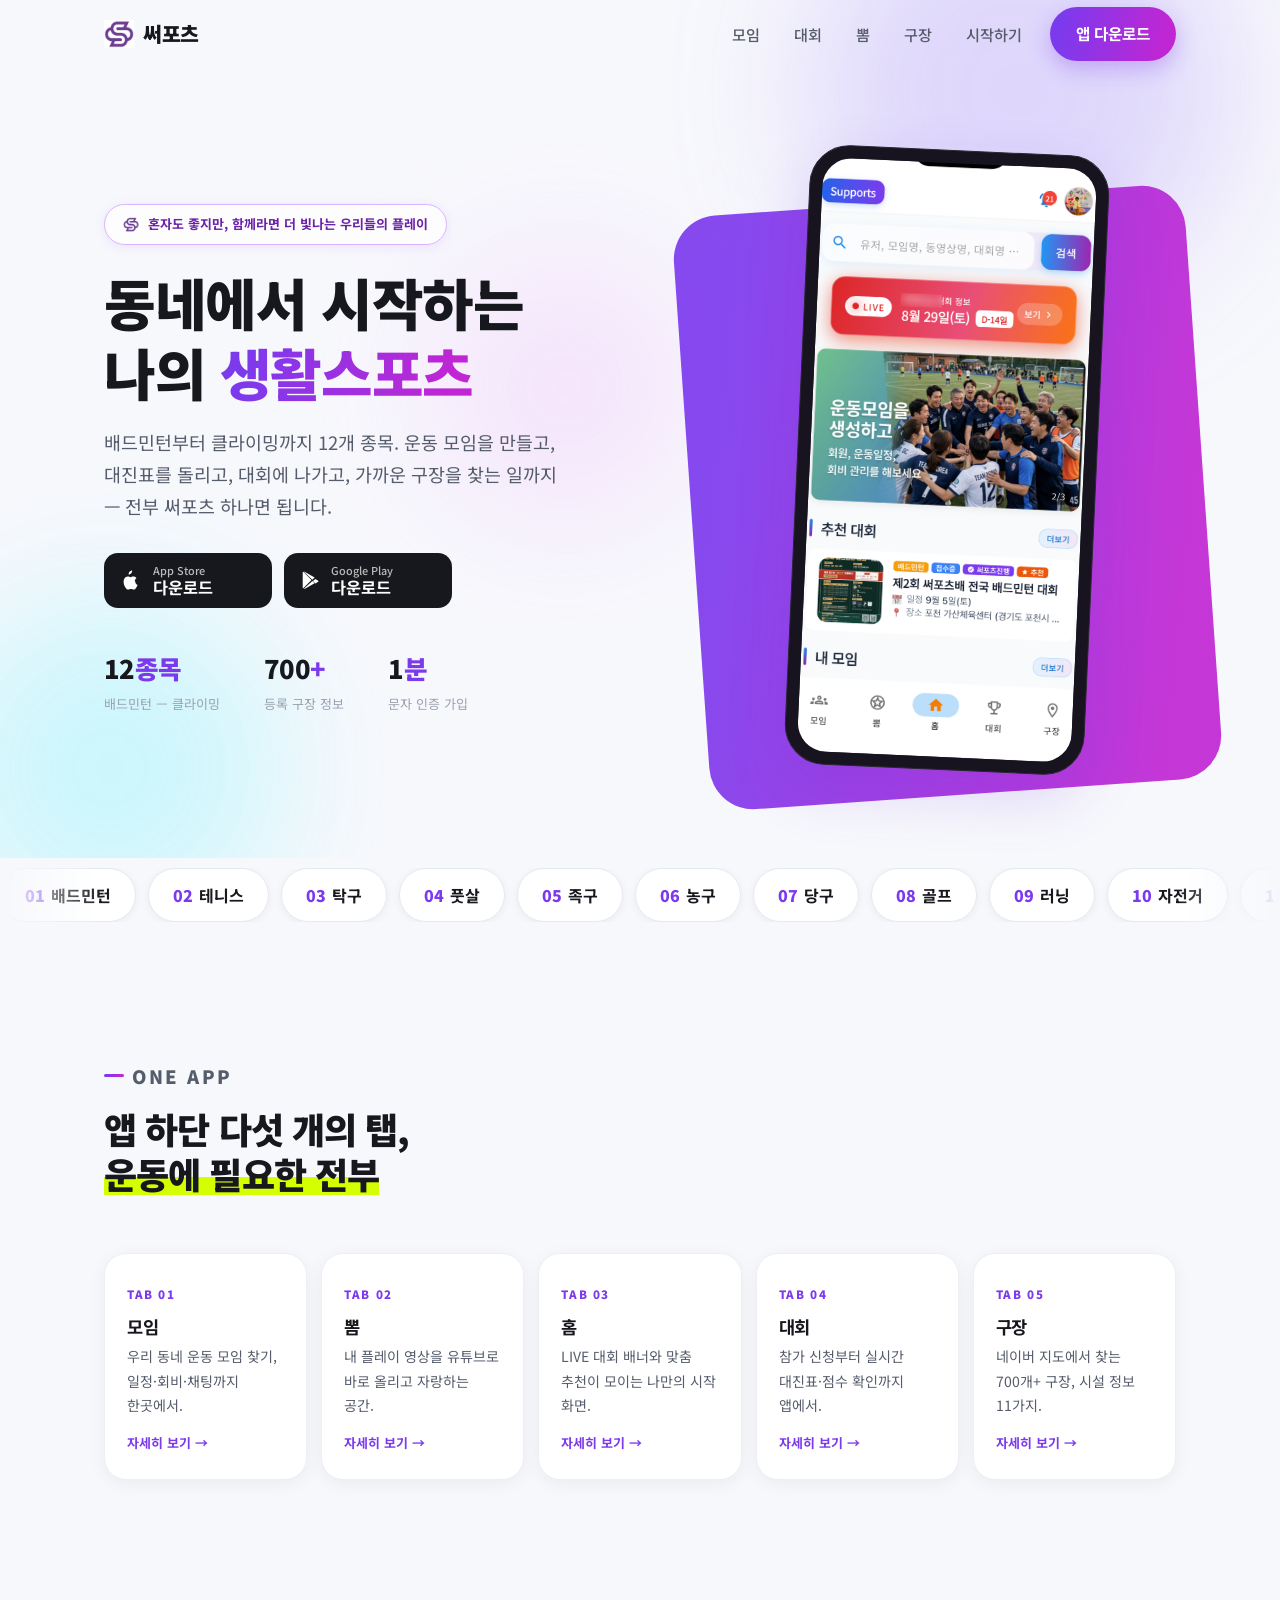
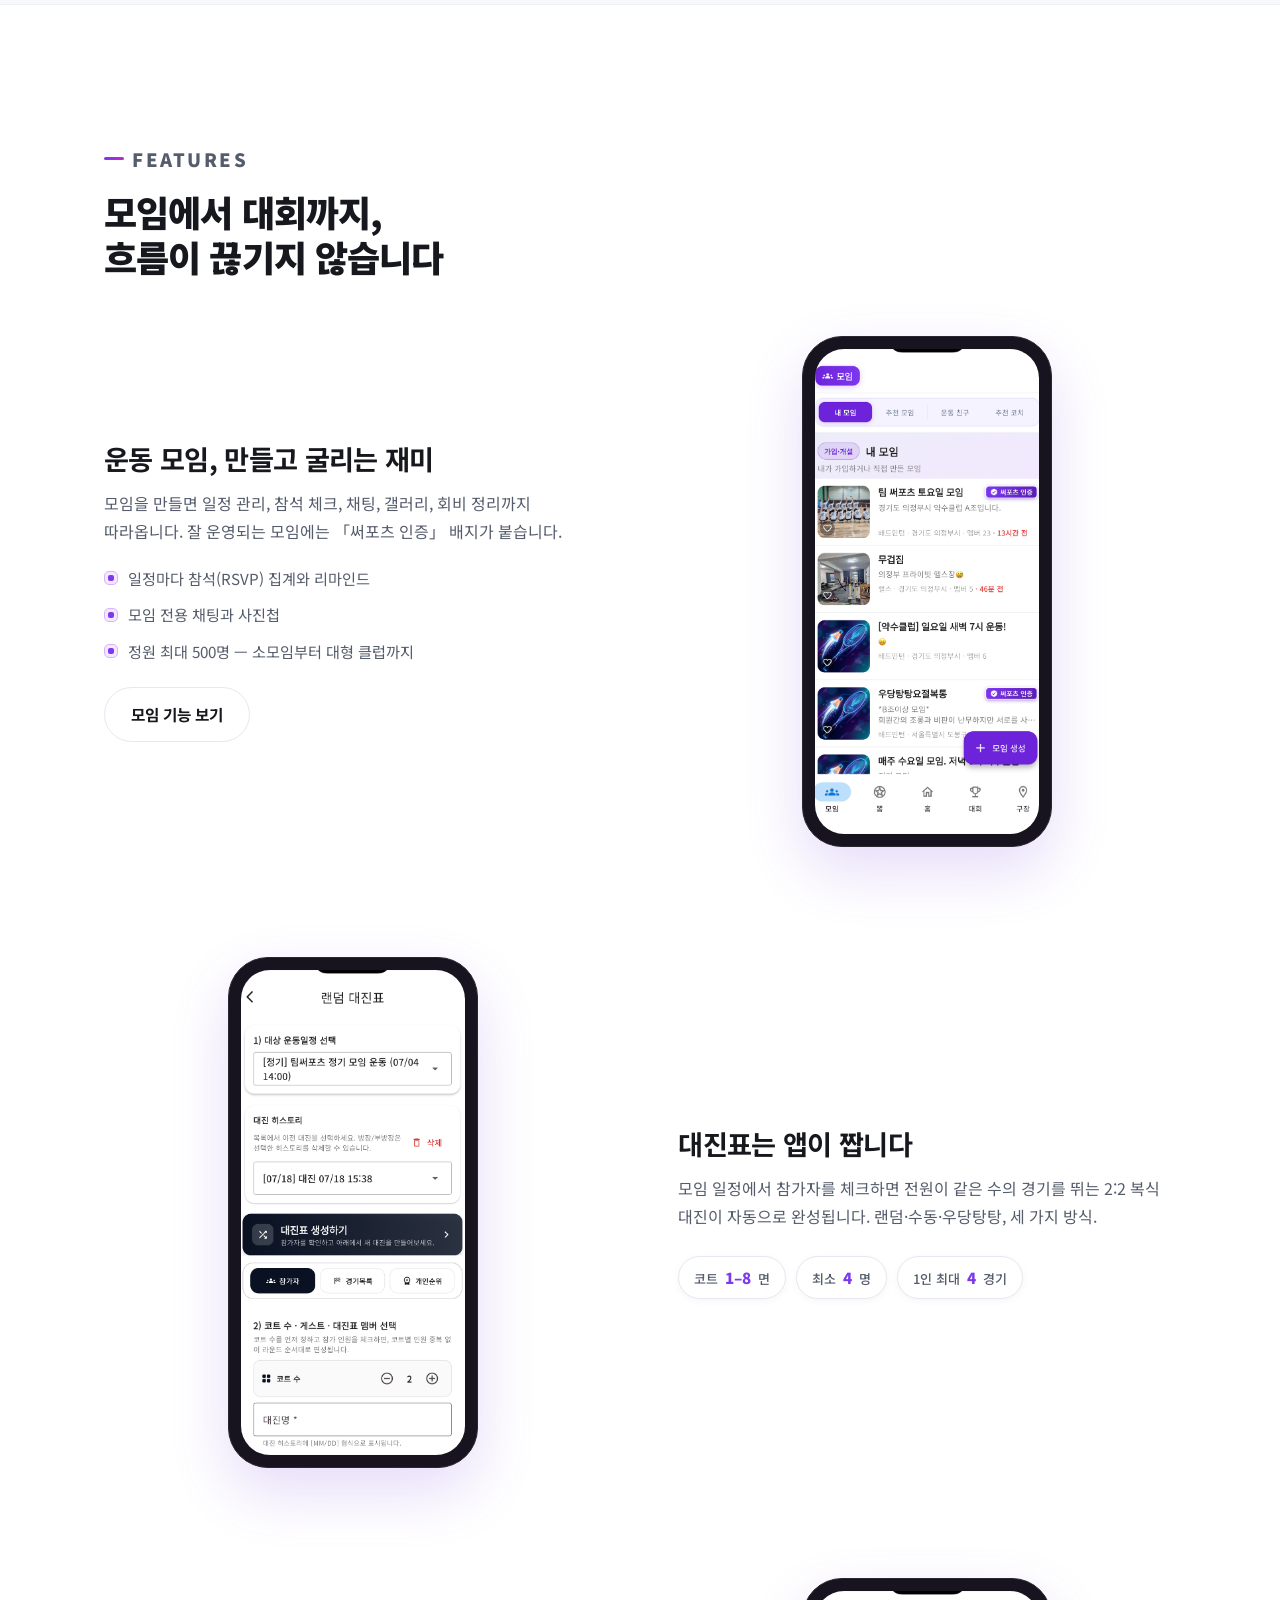
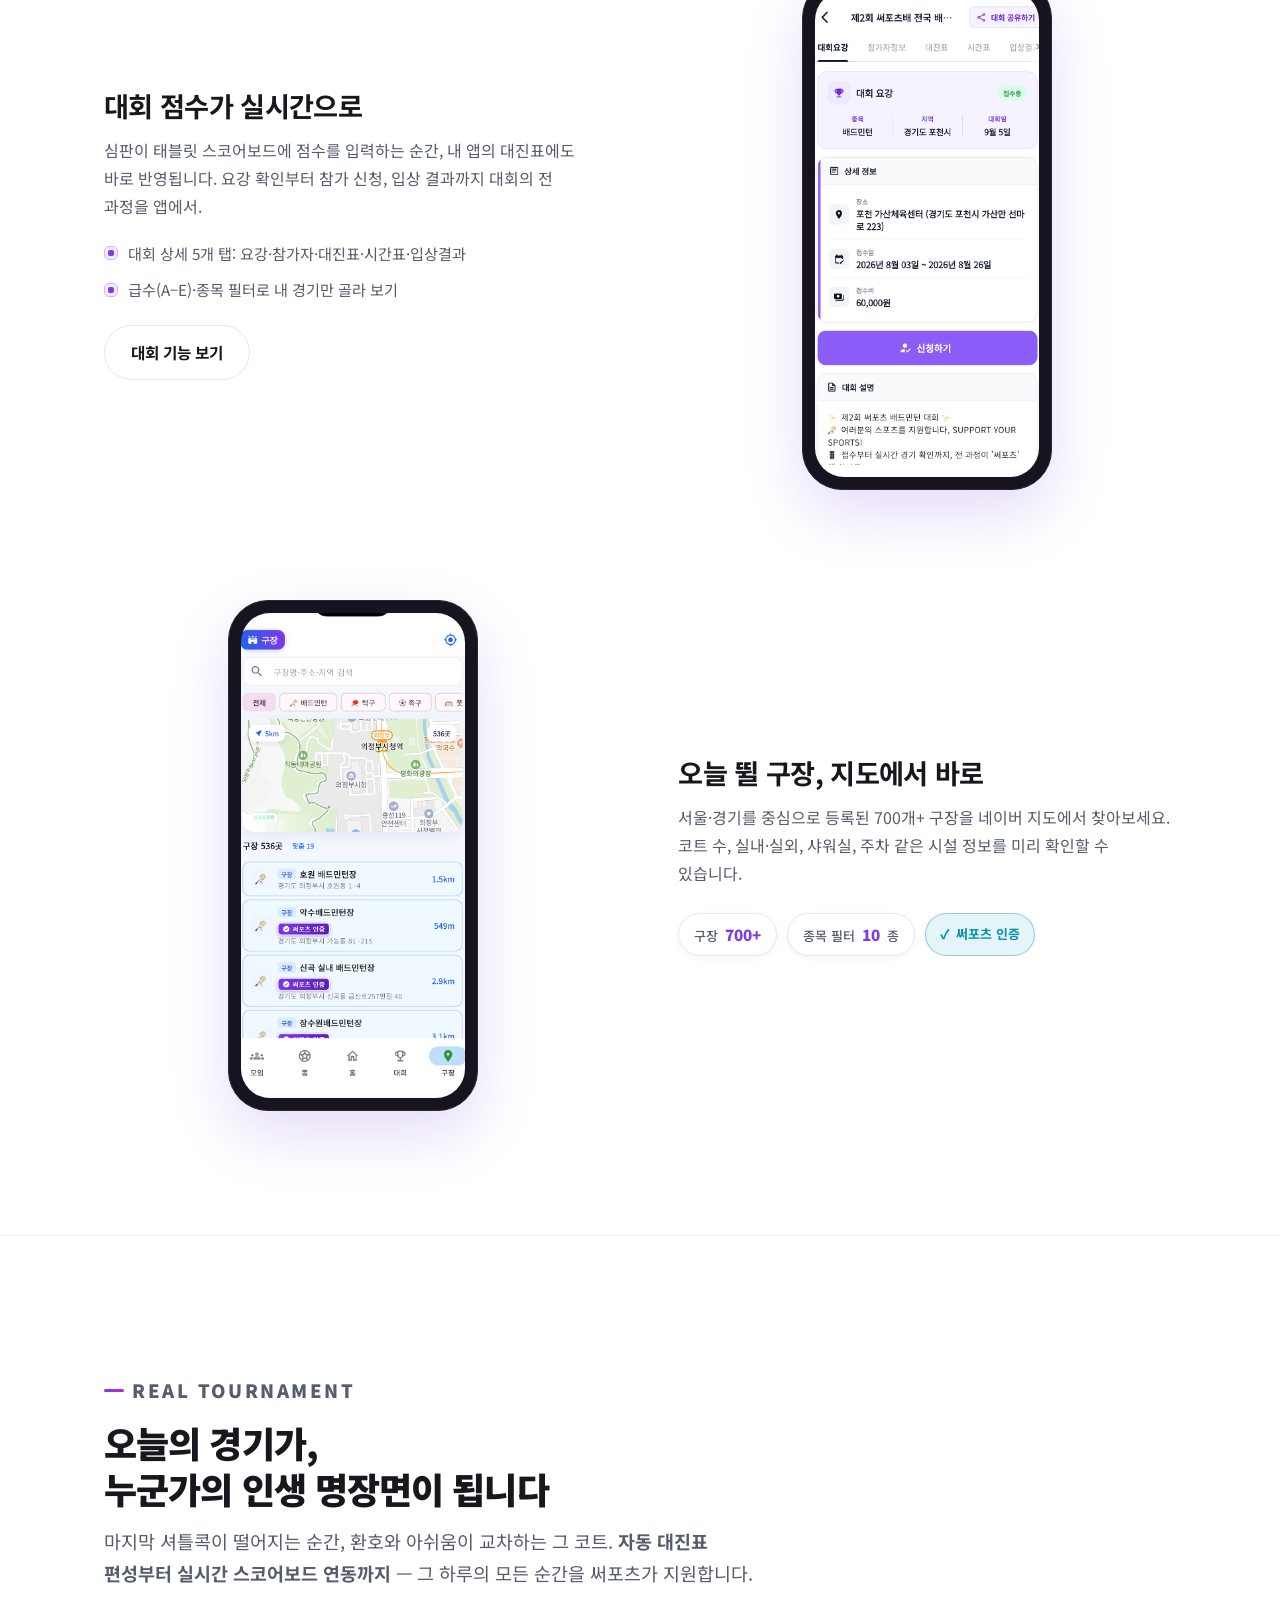
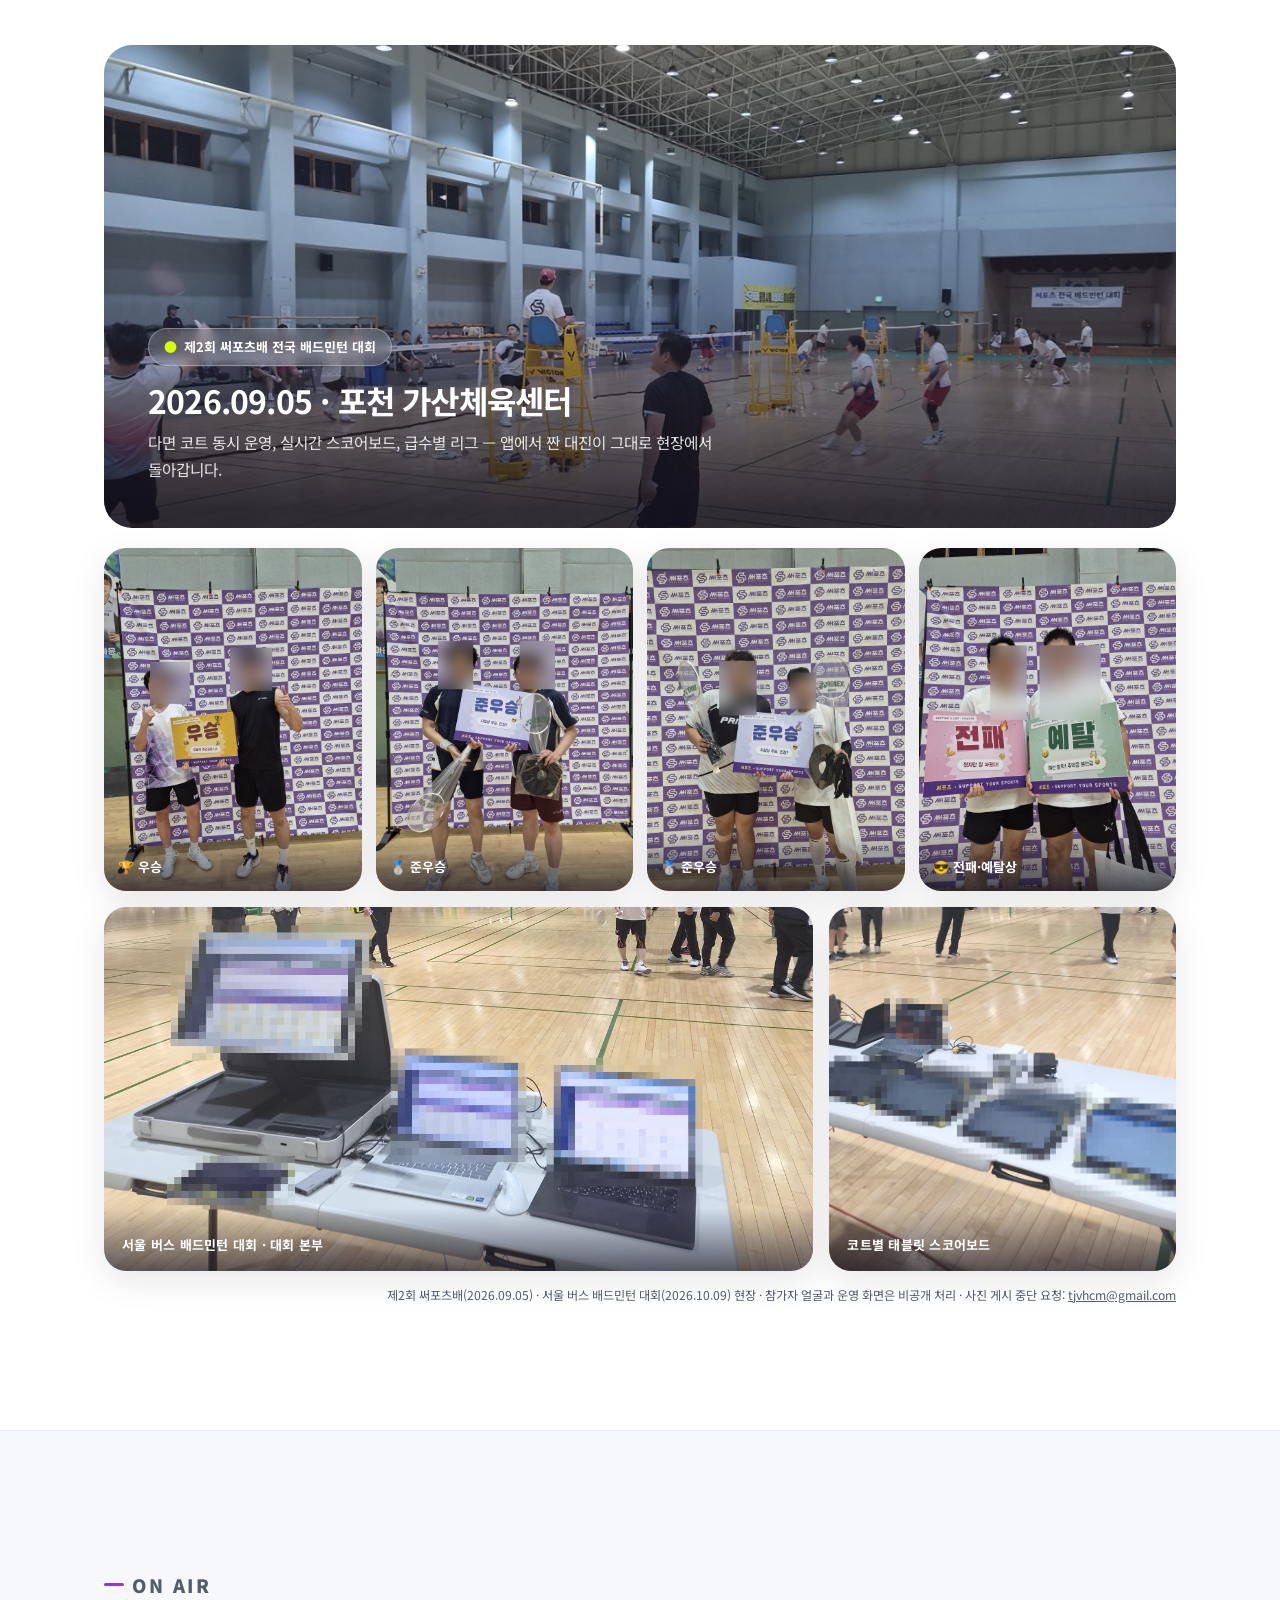
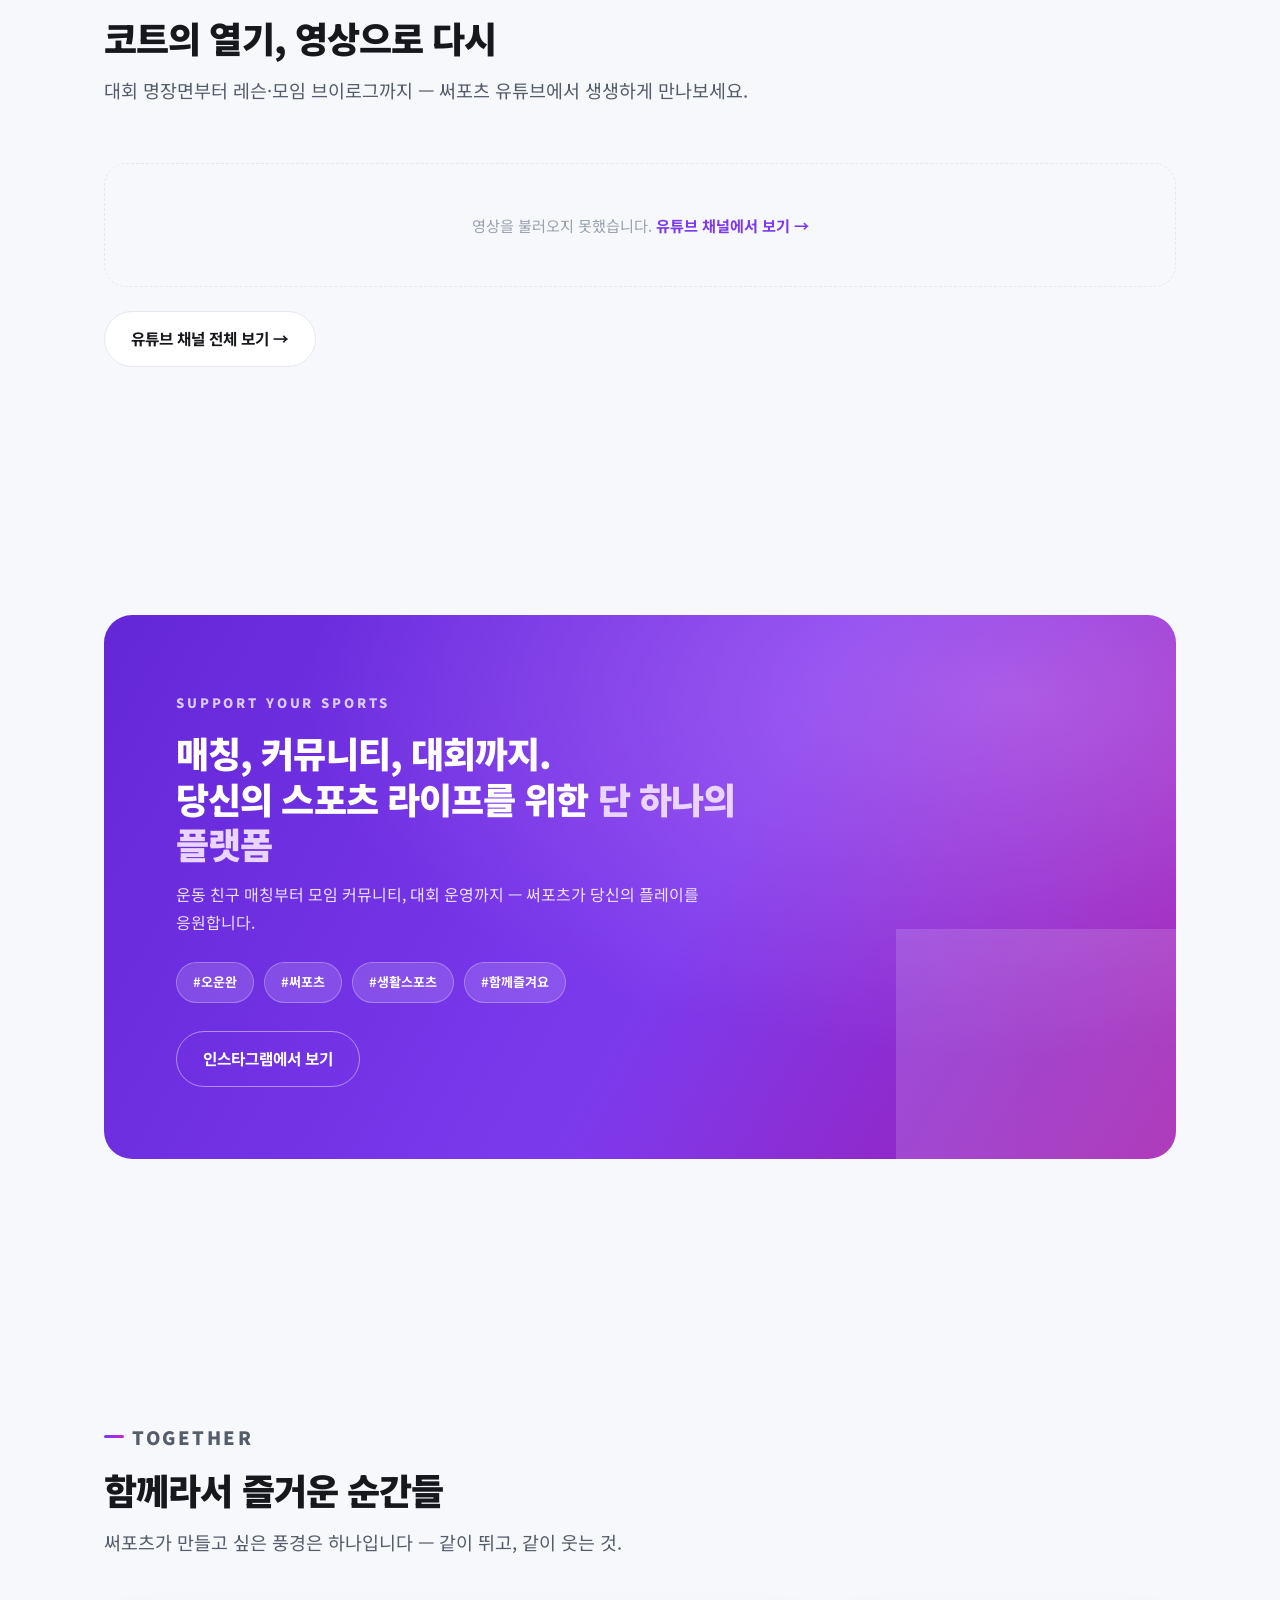
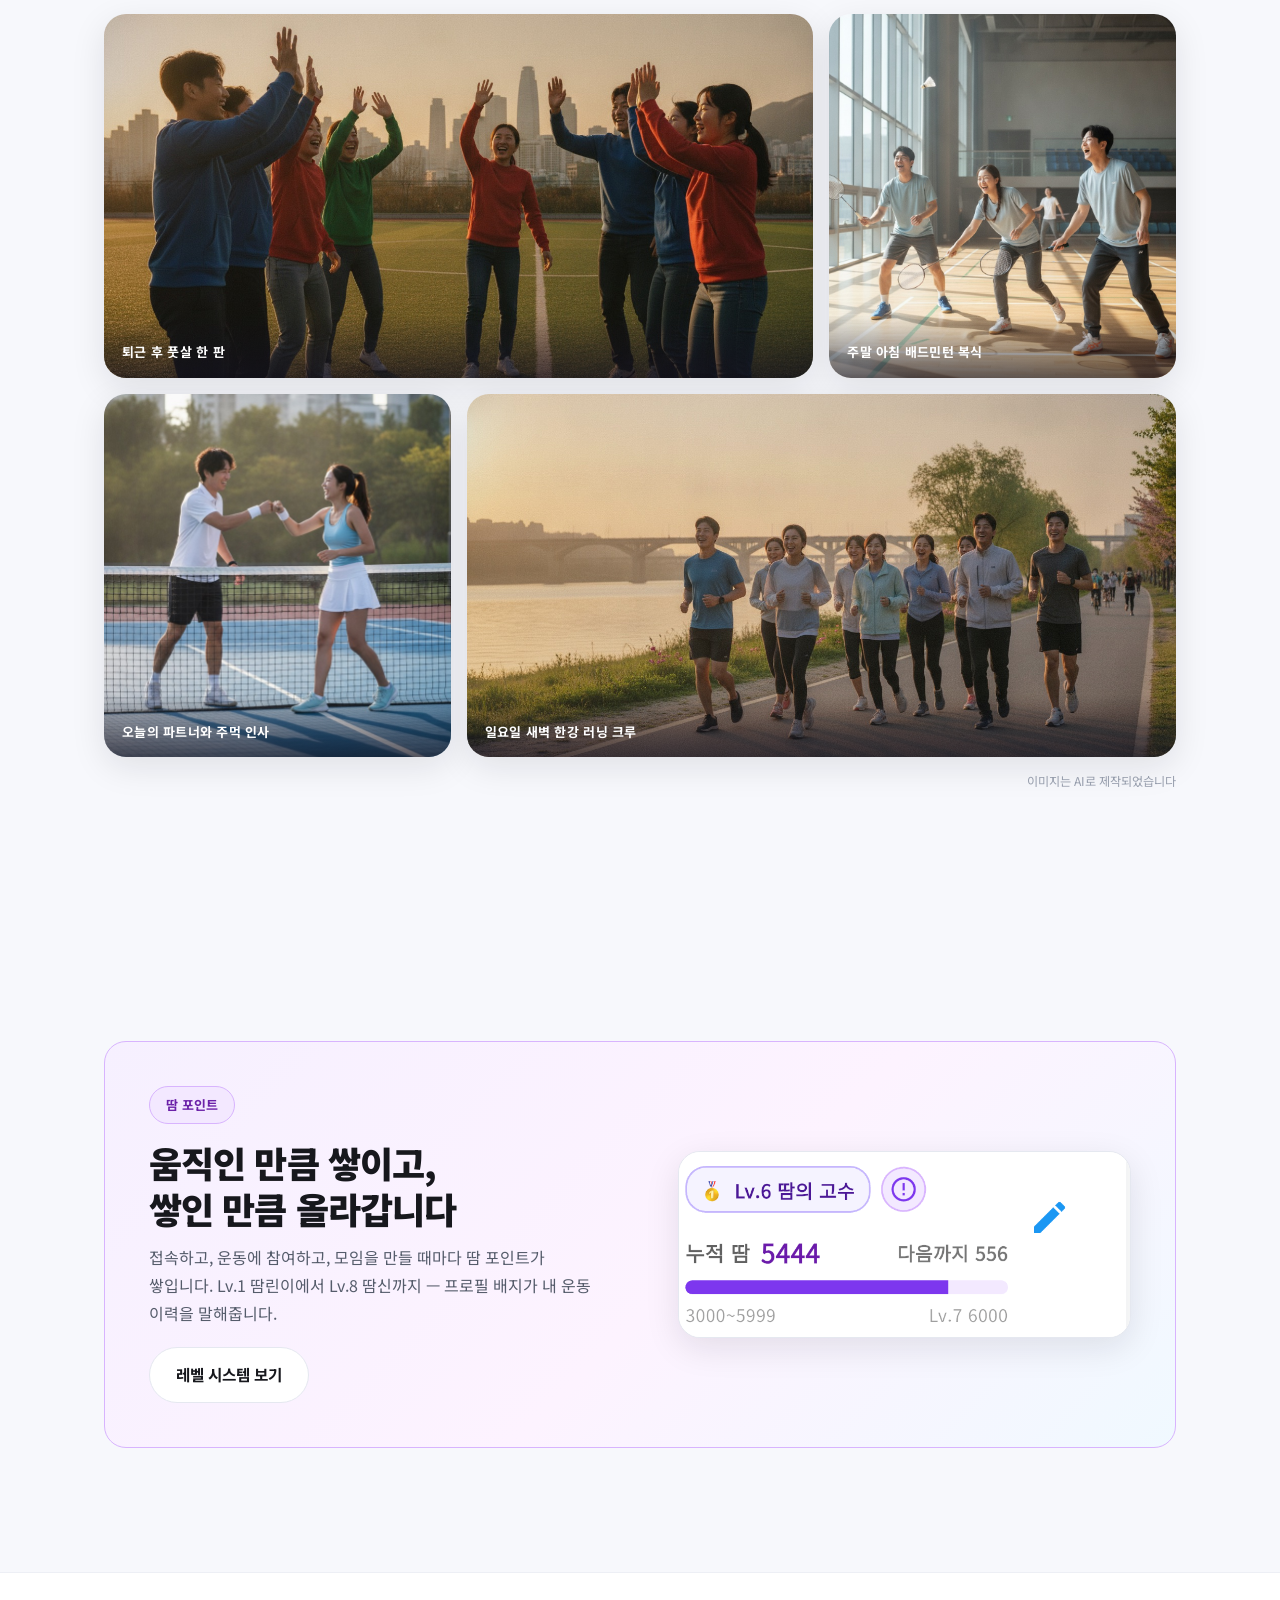
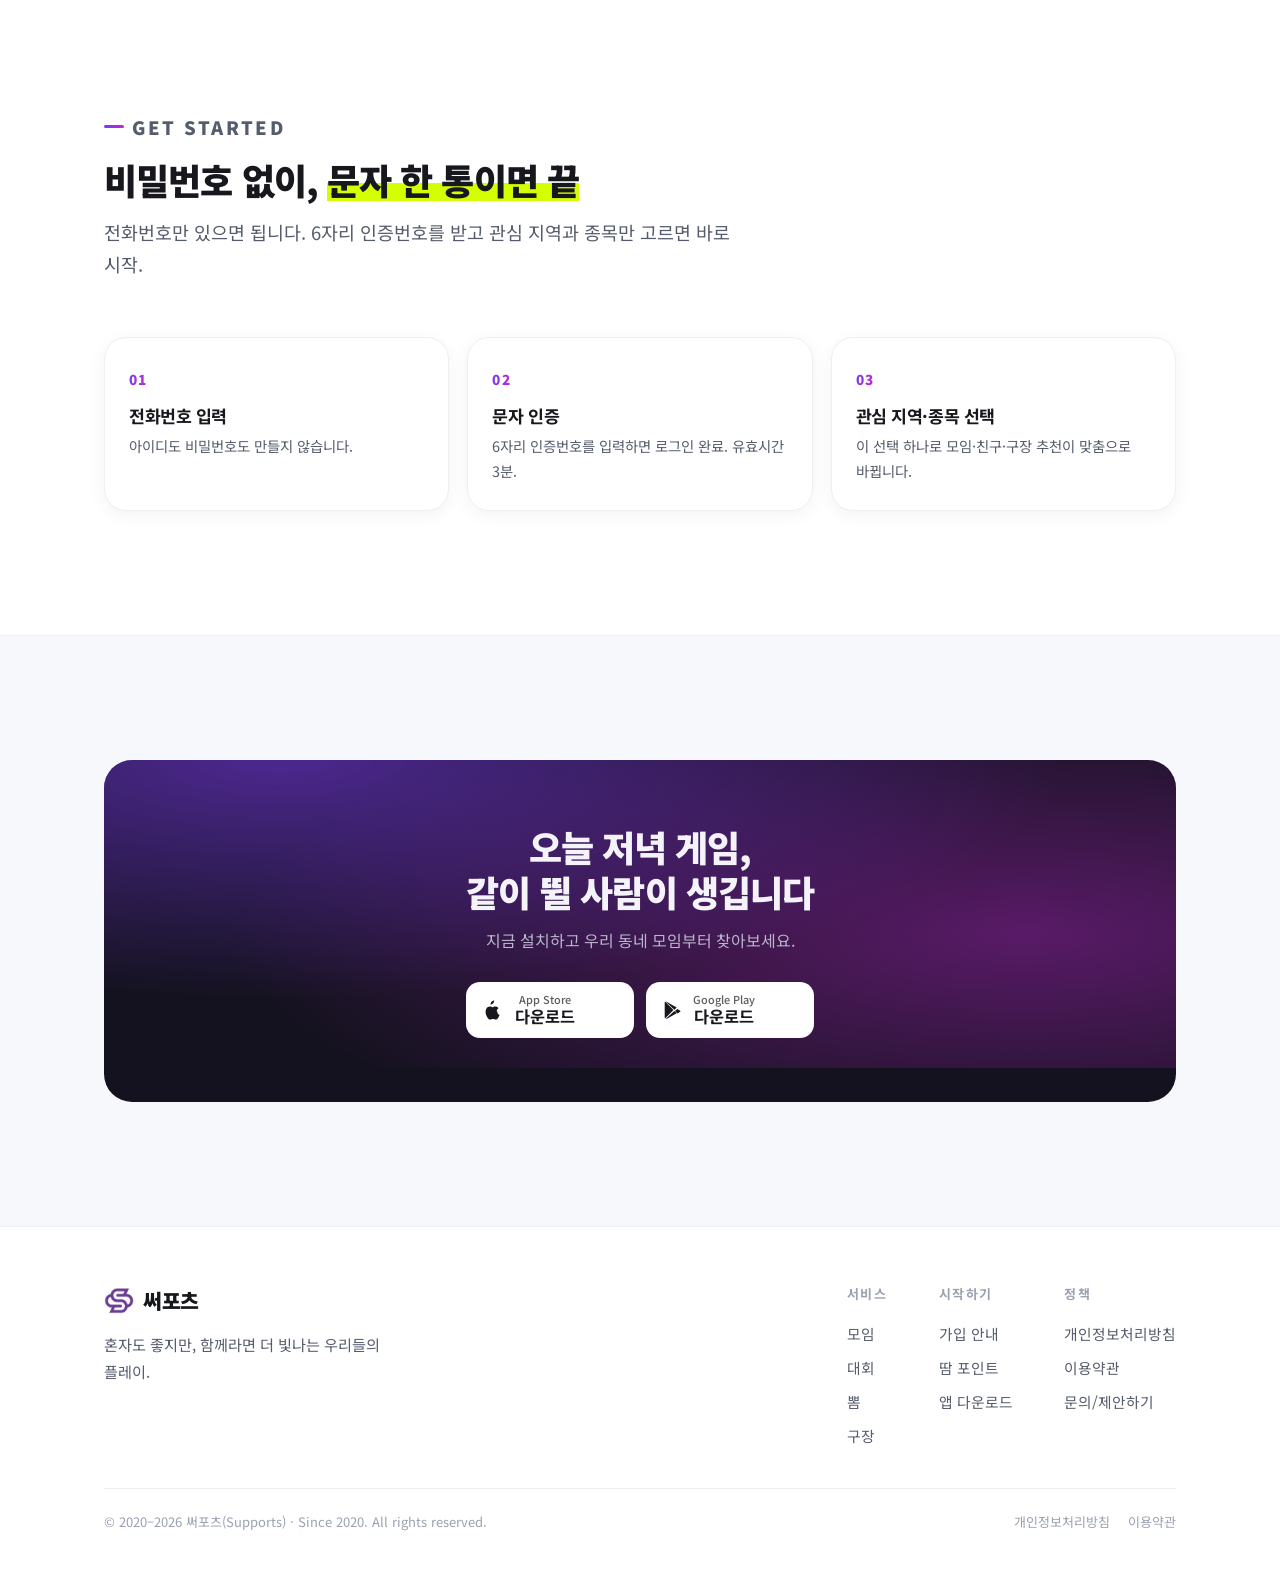
==== index.html @ 02bcac13 "fix: 모바일 대회 히어로 배지·제목 잘림 수정, 캐시 v20261013a Co-Authored-By: Claude Opus 5.5 <noreply@anthropic.com>" ====
<!DOCTYPE html>
<html lang="ko">
<head>
  <meta charset="UTF-8">
  <meta name="viewport" content="width=device-width, initial-scale=1.0">
  <title>써포츠 — 생활스포츠 매칭 플랫폼 | 모임·대회·구장을 한 앱에서</title>
  <meta name="description" content="배드민턴부터 클라이밍까지 12개 종목. 운동 모임, 자동 대진표, 대회 참가와 실시간 점수, 700개+ 구장 정보까지. 문자 인증으로 1분 만에 시작하세요.">
  <meta property="og:title" content="써포츠 — 생활스포츠 매칭 플랫폼">
  <meta property="og:description" content="혼자도 좋지만, 함께라면 더 빛나는 우리들의 플레이. 모임·뽐·대회·구장을 한 앱에서.">
  <meta property="og:image" content="https://supportsmt.com/assets/og_ci.png">
  <meta property="og:type" content="website">
  <meta property="og:url" content="https://supportsmt.com/">
  <link rel="canonical" href="https://supportsmt.com/">
  <link rel="icon" type="image/png" href="assets/favicon.png">
  <link rel="preconnect" href="https://fonts.googleapis.com">
  <link rel="preconnect" href="https://fonts.gstatic.com" crossorigin>
  <link href="https://fonts.googleapis.com/css2?family=Noto+Sans+KR:wght@400;500;700;900&display=swap" rel="stylesheet">
  <link rel="stylesheet" href="css/tokens.css?v=20261013a">
  <link rel="stylesheet" href="css/base.css?v=20261013a">
  <link rel="stylesheet" href="css/layout.css?v=20261013a">
  <link rel="stylesheet" href="css/components.css?v=20261013a">
  <script>document.documentElement.classList.add("js");</script>
  <style>
    /* index 전용 — 히어로 */
    .hero { position: relative; padding: 150px 0 88px; overflow: hidden; }
    .hero__grid {
      display: grid; grid-template-columns: 1.08fr 0.92fr;
      gap: clamp(40px, 6vw, 80px); align-items: center;
    }
    .hero__slogan {
      display: inline-flex; align-items: center; gap: 9px;
      padding: 8px 18px; border-radius: var(--r-pill);
      border: 1px solid var(--violet-line); background: rgba(255,255,255,0.75);
      font-size: var(--fs-cap); font-weight: 700; color: #6b21a8; margin-bottom: 22px;
      box-shadow: 0 2px 12px rgba(124,58,237,0.1);
    }
    .hero__slogan .logo__dot { width: 7px; height: 7px; }
    .hero h1 { margin-bottom: 18px; }
    .hero__lead { color: var(--text-2); font-size: var(--fs-lead); max-width: 470px; margin-bottom: 30px; }
    .hero__stats { display: flex; gap: clamp(20px, 4vw, 44px); margin-top: 38px; flex-wrap: wrap; }
    .hero__stat .num { font-size: 1.6rem; font-weight: 900; letter-spacing: -0.02em; }
    .hero__stat .num span { color: var(--violet); }
    .hero__stat .label { font-size: var(--fs-cap); color: var(--text-3); margin-top: 2px; }
    .hero__visual { display: flex; justify-content: center; position: relative; }
    .hero__visual::before {
      content: ""; position: absolute; inset: 8% -6% -4% -6%; z-index: -1;
      background: var(--grad); border-radius: 44px; transform: rotate(-4deg);
      opacity: 0.92;
    }
    .tab-strip { display: grid; grid-template-columns: repeat(5, 1fr); gap: 14px; }
    @media (max-width: 900px) {
      .hero { padding-top: 118px; }
      .hero__grid { grid-template-columns: 1fr; }
      .tab-strip { grid-template-columns: repeat(2, 1fr); }
    }
    @media (max-width: 560px) { .tab-strip { grid-template-columns: 1fr; } }

    /* index 전용 — 대회 포스터 팝업 */
    .poster-pop__card {
      position: relative;
      display: flex;
      flex-direction: column;
      width: min(440px, 92vw);
      max-height: min(88vh, 980px);
      background: var(--bg-raise);
      border-radius: 18px;
      overflow: hidden;
      box-shadow: var(--shadow-pop);
    }
    .poster-pop__head {
      position: relative;
      padding: 18px 46px 15px 20px;
      background: linear-gradient(120deg, #6a3cff 0%, #a21caf 55%, #d946ef 100%);
      color: #fff;
      text-align: left;
      overflow: hidden;
    }
    .poster-pop__head h3 {
      font-size: clamp(0.98rem, 3.6vw, 1.12rem);
      font-weight: 900;
      line-height: 1.4;
      letter-spacing: -0.01em;
      margin: 0 0 4px;
      color: #fff;
    }
    .poster-pop__head p {
      font-size: clamp(0.82rem, 3vw, 0.9rem);
      font-weight: 500;
      margin: 0;
      color: rgba(255, 255, 255, 0.92);
    }
    .poster-pop__head .pop-emoji {
      display: inline-block;
      animation: popBounce 1.6s ease-in-out infinite;
    }
    @keyframes popBounce {
      0%, 100% { transform: translateY(0) rotate(0deg); }
      30% { transform: translateY(-4px) rotate(-8deg); }
      60% { transform: translateY(0) rotate(6deg); }
    }
    .poster-pop__card a { display: block; line-height: 0; flex: 1 1 auto; min-height: 0; }
    .poster-pop__card .poster-pop__img {
      display: block;
      width: 100%;
      height: 100%;
      max-height: min(66vh, 820px);
      object-fit: contain;
      background: #17332a;
    }
    /* 콘페티 (축하 액션) */
    .poster-pop__confetti {
      position: absolute;
      inset: 0;
      pointer-events: none;
      overflow: hidden;
      z-index: 3;
    }
    .poster-pop__confetti i {
      position: absolute;
      top: -14px;
      width: 9px;
      height: 14px;
      border-radius: 2px;
      opacity: 0.95;
      animation: confettiFall linear forwards;
    }
    @keyframes confettiFall {
      0% { transform: translateY(0) rotateZ(0deg) rotateY(0deg); opacity: 0.95; }
      80% { opacity: 0.9; }
      100% { transform: translateY(112vh) rotateZ(560deg) rotateY(720deg); opacity: 0; }
    }
    @media (prefers-reduced-motion: reduce) {
      .poster-pop__confetti { display: none; }
      .poster-pop__head .pop-emoji { animation: none; }
    }
    .poster-pop__close {
      position: absolute;
      top: 10px; right: 10px;
      width: 38px; height: 38px;
      border: 0; border-radius: 50%;
      background: rgba(23, 24, 29, 0.55);
      color: #fff;
      font-size: 1.35rem;
      line-height: 1;
      cursor: pointer;
      display: flex; align-items: center; justify-content: center;
    }
    .poster-pop__close:hover { background: rgba(23, 24, 29, 0.8); }
    .poster-pop__bar {
      display: flex;
      background: var(--bg-raise);
      border-top: 1px solid var(--line, #e7e9f2);
    }
    .poster-pop__btn {
      flex: 1;
      border: 0;
      background: none;
      padding: 14px 8px;
      font: inherit;
      font-size: 0.92rem;
      font-weight: 700;
      color: var(--text-2);
      cursor: pointer;
    }
    .poster-pop__btn + .poster-pop__btn { border-left: 1px solid var(--line, #e7e9f2); }
    .poster-pop__btn--main { color: var(--violet-deep, #6a3cff); }
  </style>
</head>
<body data-nav="home">

<header class="header">
  <div class="container header__inner">
    <a href="index.html" class="logo"><img src="assets/ci_symbol.png" class="logo__mark" alt="써포츠 CI">써포츠</a>
    <nav class="nav" aria-label="주요 메뉴">
      <a href="groups.html" class="nav__link" data-nav-link="groups">모임</a>
      <a href="tournaments.html" class="nav__link" data-nav-link="tournaments">대회</a>
      <a href="bbom.html" class="nav__link" data-nav-link="bbom">뽐</a>
      <a href="courts.html" class="nav__link" data-nav-link="courts">구장</a>
      <a href="start.html" class="nav__link" data-nav-link="start">시작하기</a>
      <a href="#download" class="btn btn--violet nav__cta">앱 다운로드</a>
    </nav>
    <button class="menu-toggle" id="menuToggle" aria-label="메뉴 열기" aria-expanded="false" aria-controls="mobileMenu">
      <span></span><span></span><span></span>
    </button>
  </div>
</header>

<div class="mobile-menu" id="mobileMenu">
  <div class="container">
    <ul class="mobile-menu__list">
      <li><a href="index.html" data-nav-link="home">홈</a></li>
      <li><a href="groups.html" data-nav-link="groups">모임</a></li>
      <li><a href="tournaments.html" data-nav-link="tournaments">대회</a></li>
      <li><a href="bbom.html" data-nav-link="bbom">뽐</a></li>
      <li><a href="courts.html" data-nav-link="courts">구장</a></li>
      <li><a href="start.html" data-nav-link="start">시작하기</a></li>
    </ul>
    <div class="mobile-menu__stores">
      <a class="store-btn" href="https://apps.apple.com/app/id6758224083" target="_blank" rel="noopener">
        <svg width="22" height="22" viewBox="0 0 24 24" fill="currentColor" aria-hidden="true"><path d="M16.634 13.684c.01 2.844 2.476 3.8 2.502 3.81-.023.076-.39 1.346-1.286 2.665-.776 1.134-1.585 2.263-2.855 2.285-1.25.02-1.65-.742-3.078-.742-1.428 0-1.876.72-3.058.762-1.226.04-2.16-1.237-2.946-2.376-1.606-2.327-2.827-6.58-1.182-9.434.816-1.417 2.275-2.31 3.864-2.336 1.127-.02 2.19.762 2.876.762.686 0 1.972-.942 3.322-.803.565.023 2.152.23 3.17 1.724-.078.05-1.9 1.11-1.88 3.424zm-4.398-9.06c.665-.805 1.113-1.922.99-3.033-.957.04-2.116.643-2.802 1.442-.614.706-1.152 1.84-1.008 2.923 1.07.085 2.158-.528 2.82-1.332z"/></svg>
        <span><span class="store-btn__label">App Store</span><span class="store-btn__name">다운로드</span></span>
      </a>
      <a class="store-btn" href="https://play.google.com/store/apps/details?id=com.supports.app&amp;hl=ko" target="_blank" rel="noopener">
        <svg width="20" height="20" viewBox="0 0 24 24" fill="currentColor" aria-hidden="true"><path d="M3.609 1.814 13.792 12 3.61 22.186c-.28-.28-.36-.7-.36-1.13V2.944c0-.43.08-.85.36-1.13zM14.85 13.06l2.72 2.72-11.63 6.6c-.44.25-.94.3-1.36.14l10.27-9.46zm3.68-2.13 2.88 1.63c.98.56.98 1.32 0 1.88l-2.88 1.63-3.02-3.02 3.02-2.12zm-13.95-8.8c.42-.16.92-.1 1.36.14l11.63 6.6-2.72 2.72L4.58 2.13z"/></svg>
        <span><span class="store-btn__label">Google Play</span><span class="store-btn__name">다운로드</span></span>
      </a>
    </div>
  </div>
</div>

<main>
  <!-- 히어로 -->
  <section class="hero">
    <div class="orbs" aria-hidden="true">
      <div class="orb orb--violet"></div>
      <div class="orb orb--cyan"></div>
      <div class="orb orb--pink"></div>
    </div>
    <div class="container hero__grid">
      <div>
        <p class="hero__slogan"><img src="assets/ci_symbol.png" alt="" style="width:16px;height:auto;">혼자도 좋지만, 함께라면 더 빛나는 우리들의 플레이</p>
        <h1>동네에서 시작하는<br>나의 <span class="grad-text">생활스포츠</span></h1>
        <p class="hero__lead">
          배드민턴부터 클라이밍까지 12개 종목.
          운동 모임을 만들고, 대진표를 돌리고, 대회에 나가고,
          가까운 구장을 찾는 일까지 — 전부 써포츠 하나면 됩니다.
        </p>
        <div class="store-row" id="download">
          <a class="store-btn" href="https://apps.apple.com/app/id6758224083" target="_blank" rel="noopener">
            <svg width="22" height="22" viewBox="0 0 24 24" fill="currentColor" aria-hidden="true"><path d="M16.634 13.684c.01 2.844 2.476 3.8 2.502 3.81-.023.076-.39 1.346-1.286 2.665-.776 1.134-1.585 2.263-2.855 2.285-1.25.02-1.65-.742-3.078-.742-1.428 0-1.876.72-3.058.762-1.226.04-2.16-1.237-2.946-2.376-1.606-2.327-2.827-6.58-1.182-9.434.816-1.417 2.275-2.31 3.864-2.336 1.127-.02 2.19.762 2.876.762.686 0 1.972-.942 3.322-.803.565.023 2.152.23 3.17 1.724-.078.05-1.9 1.11-1.88 3.424zm-4.398-9.06c.665-.805 1.113-1.922.99-3.033-.957.04-2.116.643-2.802 1.442-.614.706-1.152 1.84-1.008 2.923 1.07.085 2.158-.528 2.82-1.332z"/></svg>
            <span><span class="store-btn__label">App Store</span><span class="store-btn__name">다운로드</span></span>
          </a>
          <a class="store-btn" href="https://play.google.com/store/apps/details?id=com.supports.app&amp;hl=ko" target="_blank" rel="noopener">
            <svg width="20" height="20" viewBox="0 0 24 24" fill="currentColor" aria-hidden="true"><path d="M3.609 1.814 13.792 12 3.61 22.186c-.28-.28-.36-.7-.36-1.13V2.944c0-.43.08-.85.36-1.13zM14.85 13.06l2.72 2.72-11.63 6.6c-.44.25-.94.3-1.36.14l10.27-9.46zm3.68-2.13 2.88 1.63c.98.56.98 1.32 0 1.88l-2.88 1.63-3.02-3.02 3.02-2.12zm-13.95-8.8c.42-.16.92-.1 1.36.14l11.63 6.6-2.72 2.72L4.58 2.13z"/></svg>
            <span><span class="store-btn__label">Google Play</span><span class="store-btn__name">다운로드</span></span>
          </a>
        </div>
        <div class="hero__stats">
          <div class="hero__stat"><div class="num">12<span>종목</span></div><div class="label">배드민턴 — 클라이밍</div></div>
          <div class="hero__stat"><div class="num">700<span>+</span></div><div class="label">등록 구장 정보</div></div>
          <div class="hero__stat"><div class="num">1<span>분</span></div><div class="label">문자 인증 가입</div></div>
        </div>
      </div>
      <div class="hero__visual">
        <div class="phone phone--tilt">
          <img src="assets/app2/home.png" alt="써포츠 앱 홈 화면 — LIVE 대회 배너, 추천 대회, 하단 5개 탭" loading="eager">
        </div>
      </div>
    </div>
  </section>

  <!-- 종목 마퀴 -->
  <section style="padding: 10px 0 0;">
    <div class="marquee" aria-label="지원 종목 12가지">
      <div class="marquee__track">
        <span><b>01</b>배드민턴</span><span><b>02</b>테니스</span><span><b>03</b>탁구</span>
        <span><b>04</b>풋살</span><span><b>05</b>족구</span><span><b>06</b>농구</span>
        <span><b>07</b>당구</span><span><b>08</b>골프</span><span><b>09</b>러닝</span>
        <span><b>10</b>자전거</span><span><b>11</b>헬스</span><span><b>12</b>클라이밍</span>
        <span aria-hidden="true"><b>01</b>배드민턴</span><span aria-hidden="true"><b>02</b>테니스</span><span aria-hidden="true"><b>03</b>탁구</span>
        <span aria-hidden="true"><b>04</b>풋살</span><span aria-hidden="true"><b>05</b>족구</span><span aria-hidden="true"><b>06</b>농구</span>
        <span aria-hidden="true"><b>07</b>당구</span><span aria-hidden="true"><b>08</b>골프</span><span aria-hidden="true"><b>09</b>러닝</span>
        <span aria-hidden="true"><b>10</b>자전거</span><span aria-hidden="true"><b>11</b>헬스</span><span aria-hidden="true"><b>12</b>클라이밍</span>
      </div>
    </div>
  </section>

  <!-- 5탭 스트립 -->
  <section class="section">
    <div class="container">
      <div class="sec-head reveal">
        <p class="eyebrow">One App</p>
        <h2>앱 하단 다섯 개의 탭,<br><span class="mark-lime">운동에 필요한 전부</span></h2>
      </div>
      <div class="tab-strip">
        <a href="groups.html" class="tabcard reveal">
          <span class="tabcard__tab">TAB 01</span>
          <h3>모임</h3>
          <p>우리 동네 운동 모임 찾기, 일정·회비·채팅까지 한곳에서.</p>
          <span class="tabcard__go">자세히 보기 →</span>
        </a>
        <a href="bbom.html" class="tabcard reveal">
          <span class="tabcard__tab">TAB 02</span>
          <h3>뽐</h3>
          <p>내 플레이 영상을 유튜브로 바로 올리고 자랑하는 공간.</p>
          <span class="tabcard__go">자세히 보기 →</span>
        </a>
        <a href="start.html" class="tabcard reveal">
          <span class="tabcard__tab">TAB 03</span>
          <h3>홈</h3>
          <p>LIVE 대회 배너와 맞춤 추천이 모이는 나만의 시작 화면.</p>
          <span class="tabcard__go">자세히 보기 →</span>
        </a>
        <a href="tournaments.html" class="tabcard reveal">
          <span class="tabcard__tab">TAB 04</span>
          <h3>대회</h3>
          <p>참가 신청부터 실시간 대진표·점수 확인까지 앱에서.</p>
          <span class="tabcard__go">자세히 보기 →</span>
        </a>
        <a href="courts.html" class="tabcard reveal">
          <span class="tabcard__tab">TAB 05</span>
          <h3>구장</h3>
          <p>네이버 지도에서 찾는 700개+ 구장, 시설 정보 11가지.</p>
          <span class="tabcard__go">자세히 보기 →</span>
        </a>
      </div>
    </div>
  </section>

  <!-- 핵심 기능 4블록 -->
  <section class="section section--raise">
    <div class="container">
      <div class="sec-head reveal">
        <p class="eyebrow">Features</p>
        <h2>모임에서 대회까지,<br>흐름이 끊기지 않습니다</h2>
      </div>

      <div class="split reveal">
        <div class="split__body">
          <h3>운동 모임, 만들고 굴리는 재미</h3>
          <p>모임을 만들면 일정 관리, 참석 체크, 채팅, 갤러리, 회비 정리까지 따라옵니다. 잘 운영되는 모임에는 「써포츠 인증」 배지가 붙습니다.</p>
          <ul class="split__points">
            <li>일정마다 참석(RSVP) 집계와 리마인드</li>
            <li>모임 전용 채팅과 사진첩</li>
            <li>정원 최대 500명 — 소모임부터 대형 클럽까지</li>
          </ul>
          <a href="groups.html" class="btn btn--ghost">모임 기능 보기</a>
        </div>
        <div class="split__media">
          <div class="phone phone--sm"><img src="assets/app2/groups.png" alt="써포츠 모임 탭 — 내 모임 목록과 써포츠 인증 배지" loading="lazy"></div>
        </div>
      </div>

      <div class="split split--flip reveal">
        <div class="split__body">
          <h3>대진표는 앱이 짭니다</h3>
          <p>모임 일정에서 참가자를 체크하면 전원이 같은 수의 경기를 뛰는 2:2 복식 대진이 자동으로 완성됩니다. 랜덤·수동·우당탕탕, 세 가지 방식.</p>
          <div class="page-hero__chips">
            <span class="chip">코트 <b>1–8</b>면</span>
            <span class="chip">최소 <b>4</b>명</span>
            <span class="chip">1인 최대 <b>4</b>경기</span>
          </div>
        </div>
        <div class="split__media">
          <div class="phone phone--sm"><img src="assets/app2/random_bracket.png" alt="랜덤 대진표 생성 화면 — 운동일정 선택과 코트 수 설정" loading="lazy"></div>
        </div>
      </div>

      <div class="split reveal">
        <div class="split__body">
          <h3>대회 점수가 실시간으로</h3>
          <p>심판이 태블릿 스코어보드에 점수를 입력하는 순간, 내 앱의 대진표에도 바로 반영됩니다. 요강 확인부터 참가 신청, 입상 결과까지 대회의 전 과정을 앱에서.</p>
          <ul class="split__points">
            <li>대회 상세 5개 탭: 요강·참가자·대진표·시간표·입상결과</li>
            <li>급수(A–E)·종목 필터로 내 경기만 골라 보기</li>
          </ul>
          <a href="tournaments.html" class="btn btn--ghost">대회 기능 보기</a>
        </div>
        <div class="split__media">
          <div class="phone phone--sm"><img src="assets/app2/tournament_detail.png" alt="대회 상세 화면 — 요강과 신청하기 버튼" loading="lazy"></div>
        </div>
      </div>

      <div class="split split--flip reveal">
        <div class="split__body">
          <h3>오늘 뛸 구장, 지도에서 바로</h3>
          <p>서울·경기를 중심으로 등록된 700개+ 구장을 네이버 지도에서 찾아보세요. 코트 수, 실내·실외, 샤워실, 주차 같은 시설 정보를 미리 확인할 수 있습니다.</p>
          <div class="page-hero__chips">
            <span class="chip">구장 <b>700+</b></span>
            <span class="chip">종목 필터 <b>10</b>종</span>
            <span class="badge-cert">써포츠 인증</span>
          </div>
        </div>
        <div class="split__media">
          <div class="phone phone--sm"><img src="assets/app2/courts.png" alt="구장 탭 — 네이버 지도와 주변 구장 목록, 써포츠 인증 배지" loading="lazy"></div>
        </div>
      </div>
    </div>
  </section>


  <!-- 실제 대회 현장 (오프라인 대회 개최 증명) -->
  <section class="section section--raise" id="event">
    <div class="container">
      <div class="sec-head reveal">
        <p class="eyebrow">Real Tournament</p>
        <h2>오늘의 경기가,<br>누군가의 인생 명장면이 됩니다</h2>
        <p>마지막 셔틀콕이 떨어지는 순간, 환호와 아쉬움이 교차하는 그 코트.
          <strong>자동 대진표 편성부터 실시간 스코어보드 연동까지</strong> — 그 하루의 모든 순간을 써포츠가 지원합니다.</p>
      </div>

      <div class="event-hero reveal">
        <img src="assets/tournament/court1.jpg" alt="제2회 써포츠배 배드민턴 대회 — 다면 코트가 운영되는 체육관 경기 현장" loading="lazy">
        <div class="event-hero__overlay">
          <span class="event-hero__badge"><b>●</b> 제2회 써포츠배 전국 배드민턴 대회</span>
          <h3>2026.09.05 · 포천 가산체육센터</h3>
          <p>다면 코트 동시 운영, 실시간 스코어보드, 급수별 리그 — 앱에서 짠 대진이 그대로 현장에서 돌아갑니다.</p>
        </div>
      </div>

      <div class="award-grid reveal">
        <figure><img src="assets/tournament/award1.jpg" alt="써포츠배 대회 우승 시상 — 우승 상장을 든 참가자" loading="lazy"><figcaption>🏆 우승</figcaption></figure>
        <figure><img src="assets/tournament/award2.jpg" alt="써포츠배 대회 준우승 시상 — 준우승 상장과 부상" loading="lazy"><figcaption>🥈 준우승</figcaption></figure>
        <figure><img src="assets/tournament/award3.jpg" alt="써포츠배 대회 준우승 시상 장면" loading="lazy"><figcaption>🥈 준우승</figcaption></figure>
        <figure><img src="assets/tournament/award4.jpg" alt="써포츠배 대회 참가상 — 재치있는 전패·예탈 상장" loading="lazy"><figcaption>😎 전패·예탈상</figcaption></figure>
      </div>
      <div class="photo-mosaic reveal" style="margin-top: 16px;">
        <figure class="wide"><img src="assets/tournament/bus_desk1.jpg" width="1200" height="615" alt="서울 버스 배드민턴 대회 본부 운영 데스크 — 모니터와 노트북에 띄운 써포츠 대진 관리 화면(화면 내용은 가림)" loading="lazy"><figcaption>서울 버스 배드민턴 대회 · 대회 본부</figcaption></figure>
        <figure><img src="assets/tournament/bus_desk2.jpg" width="1000" height="750" alt="대회 본부 테이블에 놓인 코트별 태블릿 스코어보드와 운영 노트북(화면 내용은 가림)" loading="lazy"><figcaption>코트별 태블릿 스코어보드</figcaption></figure>
      </div>
      <p class="photo-note" style="color:var(--text-2)">제2회 써포츠배(2026.09.05) · 서울 버스 배드민턴 대회(2026.10.09) 현장 · 참가자 얼굴과 운영 화면은 비공개 처리 · 사진 게시 중단 요청: <a href="mailto:tjvhcm@gmail.com" style="text-decoration:underline">tjvhcm@gmail.com</a></p>
    </div>
  </section>

  <!-- 유튜브 최신 영상 -->
  <section class="section" id="videos">
    <div class="container">
      <div class="sec-head reveal">
        <p class="eyebrow">On Air</p>
        <h2>코트의 열기, 영상으로 다시</h2>
        <p>대회 명장면부터 레슨·모임 브이로그까지 — 써포츠 유튜브에서 생생하게 만나보세요.</p>
      </div>
      <div class="video-grid video-grid--home reveal" data-videos="5">
        <div class="video-empty">최신 영상을 불러오는 중…</div>
      </div>
      <div class="video-more reveal">
        <a class="btn btn--ghost" href="https://www.youtube.com/channel/UCSKQ8RcZ2vwnTKWcPR5_VtA" target="_blank" rel="noopener">유튜브 채널 전체 보기 →</a>
      </div>
    </div>
  </section>


  <!-- 브랜드 캠페인 (인스타그램 광고 연계) -->
  <section class="section">
    <div class="container">
      <div class="campaign reveal">
        <img src="assets/ci_symbol.png" class="campaign__mark" alt="" aria-hidden="true">
        <span class="campaign__eyebrow">SUPPORT YOUR SPORTS</span>
        <h2>매칭, 커뮤니티, 대회까지.<br>당신의 스포츠 라이프를 위한 <em>단 하나의 플랫폼</em></h2>
        <p>운동 친구 매칭부터 모임 커뮤니티, 대회 운영까지 — 써포츠가 당신의 플레이를 응원합니다.</p>
        <div class="campaign__tags">
          <span>#오운완</span><span>#써포츠</span><span>#생활스포츠</span><span>#함께즐겨요</span>
        </div>
        <a class="btn btn--ghost" href="https://www.instagram.com/p/DXgM5rmFDm_/" target="_blank" rel="noopener">인스타그램에서 보기</a>
      </div>
    </div>
  </section>


  <!-- 함께하는 순간 (라이프스타일 포토) -->
  <section class="section">
    <div class="container">
      <div class="sec-head reveal">
        <p class="eyebrow">Together</p>
        <h2>함께라서 즐거운 순간들</h2>
        <p>써포츠가 만들고 싶은 풍경은 하나입니다 — 같이 뛰고, 같이 웃는 것.</p>
      </div>
      <div class="photo-mosaic reveal">
        <figure class="wide"><img src="assets/photos/futsal.jpg" alt="골든아워 야외 풋살장에서 골 세리머니를 하며 웃는 남녀 혼성 팀" loading="lazy"><figcaption>퇴근 후 풋살 한 판</figcaption></figure>
        <figure><img src="assets/photos/badminton.jpg" alt="밝은 실내 체육관에서 배드민턴 복식을 즐기는 남녀" loading="lazy"><figcaption>주말 아침 배드민턴 복식</figcaption></figure>
        <figure><img src="assets/photos/tennis.jpg" alt="테니스 코트 네트 앞에서 주먹 인사를 나누는 남녀 복식 파트너" loading="lazy"><figcaption>오늘의 파트너와 주먹 인사</figcaption></figure>
        <figure class="wide"><img src="assets/photos/running.jpg" alt="해 뜨는 한강공원에서 함께 달리며 웃는 러닝 크루" loading="lazy"><figcaption>일요일 새벽 한강 러닝 크루</figcaption></figure>
      </div>
      <p class="photo-note">이미지는 AI로 제작되었습니다</p>
    </div>
  </section>

  <!-- 땀 포인트 티저 -->
  <section class="section">
    <div class="container">
      <div class="sweat reveal">
        <div class="split" style="align-items: center;">
          <div>
            <span class="sweat__badge">땀 포인트</span>
            <h2 style="margin: 16px 0 12px;">움직인 만큼 쌓이고,<br>쌓인 만큼 올라갑니다</h2>
            <p style="color: var(--text-2); margin-bottom: 20px;">
              접속하고, 운동에 참여하고, 모임을 만들 때마다 땀 포인트가 쌓입니다.
              Lv.1 땀린이에서 Lv.8 땀신까지 — 프로필 배지가 내 운동 이력을 말해줍니다.
            </p>
            <a href="start.html#level" class="btn btn--ghost">레벨 시스템 보기</a>
          </div>
          <div class="shot-card" style="max-width: 460px;">
            <img src="assets/app2/level_card.png" alt="앱 프로필의 레벨 배지 — Lv.6 땀의 고수, 누적 땀 5,444점 게이지" loading="lazy">
          </div>
        </div>
      </div>
    </div>
  </section>

  <!-- 시작 3스텝 -->
  <section class="section section--raise">
    <div class="container">
      <div class="sec-head reveal">
        <p class="eyebrow">Get Started</p>
        <h2>비밀번호 없이, <span class="mark-lime">문자 한 통이면 끝</span></h2>
        <p>전화번호만 있으면 됩니다. 6자리 인증번호를 받고 관심 지역과 종목만 고르면 바로 시작.</p>
      </div>
      <div class="steps">
        <div class="step reveal">
          <h3>전화번호 입력</h3>
          <p>아이디도 비밀번호도 만들지 않습니다.</p>
        </div>
        <div class="step reveal">
          <h3>문자 인증</h3>
          <p>6자리 인증번호를 입력하면 로그인 완료. 유효시간 3분.</p>
        </div>
        <div class="step reveal">
          <h3>관심 지역·종목 선택</h3>
          <p>이 선택 하나로 모임·친구·구장 추천이 맞춤으로 바뀝니다.</p>
        </div>
      </div>
    </div>
  </section>

  <!-- CTA -->
  <section class="section">
    <div class="container">
      <div class="cta-band reveal">
        <h2>오늘 저녁 게임,<br>같이 뛸 사람이 생깁니다</h2>
        <p>지금 설치하고 우리 동네 모임부터 찾아보세요.</p>
        <div class="store-row">
          <a class="store-btn" href="https://apps.apple.com/app/id6758224083" target="_blank" rel="noopener">
            <svg width="22" height="22" viewBox="0 0 24 24" fill="currentColor" aria-hidden="true"><path d="M16.634 13.684c.01 2.844 2.476 3.8 2.502 3.81-.023.076-.39 1.346-1.286 2.665-.776 1.134-1.585 2.263-2.855 2.285-1.25.02-1.65-.742-3.078-.742-1.428 0-1.876.72-3.058.762-1.226.04-2.16-1.237-2.946-2.376-1.606-2.327-2.827-6.58-1.182-9.434.816-1.417 2.275-2.31 3.864-2.336 1.127-.02 2.19.762 2.876.762.686 0 1.972-.942 3.322-.803.565.023 2.152.23 3.17 1.724-.078.05-1.9 1.11-1.88 3.424zm-4.398-9.06c.665-.805 1.113-1.922.99-3.033-.957.04-2.116.643-2.802 1.442-.614.706-1.152 1.84-1.008 2.923 1.07.085 2.158-.528 2.82-1.332z"/></svg>
            <span><span class="store-btn__label">App Store</span><span class="store-btn__name">다운로드</span></span>
          </a>
          <a class="store-btn" href="https://play.google.com/store/apps/details?id=com.supports.app&amp;hl=ko" target="_blank" rel="noopener">
            <svg width="20" height="20" viewBox="0 0 24 24" fill="currentColor" aria-hidden="true"><path d="M3.609 1.814 13.792 12 3.61 22.186c-.28-.28-.36-.7-.36-1.13V2.944c0-.43.08-.85.36-1.13zM14.85 13.06l2.72 2.72-11.63 6.6c-.44.25-.94.3-1.36.14l10.27-9.46zm3.68-2.13 2.88 1.63c.98.56.98 1.32 0 1.88l-2.88 1.63-3.02-3.02 3.02-2.12zm-13.95-8.8c.42-.16.92-.1 1.36.14l11.63 6.6-2.72 2.72L4.58 2.13z"/></svg>
            <span><span class="store-btn__label">Google Play</span><span class="store-btn__name">다운로드</span></span>
          </a>
        </div>
      </div>
    </div>
  </section>
</main>

<footer class="footer">
  <div class="container">
    <div class="footer__top">
      <div class="footer__brand">
        <a href="index.html" class="logo"><img src="assets/ci_symbol.png" class="logo__mark" alt="써포츠 CI">써포츠</a>
        <p>혼자도 좋지만, 함께라면 더 빛나는 우리들의 플레이.</p>
      </div>
      <div class="footer__nav">
        <div class="footer__col">
          <h4>서비스</h4>
          <a href="groups.html">모임</a>
          <a href="tournaments.html">대회</a>
          <a href="bbom.html">뽐</a>
          <a href="courts.html">구장</a>
        </div>
        <div class="footer__col">
          <h4>시작하기</h4>
          <a href="start.html">가입 안내</a>
          <a href="start.html#level">땀 포인트</a>
          <a href="#download">앱 다운로드</a>
        </div>
        <div class="footer__col">
          <h4>정책</h4>
          <a href="privacy.html">개인정보처리방침</a>
          <a href="terms.html">이용약관</a>
          <a href="#" id="contactOpen">문의/제안하기</a>
        </div>
      </div>
    </div>
    <div class="footer__bottom">
      <span>© 2020–2026 써포츠(Supports) · Since 2020. All rights reserved.</span>
      <div class="footer__legal">
        <a href="privacy.html">개인정보처리방침</a>
        <a href="terms.html">이용약관</a>
      </div>
    </div>
  </div>
</footer>

<div class="modal" id="contactModal" role="dialog" aria-modal="true" aria-labelledby="contactTitle">
  <div class="modal__card">
    <img src="assets/ci_symbol.png" alt="">
    <h3 id="contactTitle">문의/제안하기</h3>
    <p>써포츠에 궁금한 점이나 제안이 있으신가요?<br>아래 주소로 문의해주세요.</p>
    <a class="modal__email" href="mailto:tjvhcm@gmail.com">tjvhcm@gmail.com</a>
    <div class="modal__actions">
      <a class="btn btn--violet" href="mailto:tjvhcm@gmail.com">메일 보내기</a>
      <button class="btn btn--ghost" type="button" data-modal-close>닫기</button>
    </div>
  </div>
</div>

<div class="modal" id="posterModal" role="dialog" aria-modal="true" aria-label="제2회 써포츠 전국 배드민턴 대회 안내">
  <div class="poster-pop__confetti" id="posterConfetti" aria-hidden="true"></div>
  <div class="poster-pop__card">
    <button class="poster-pop__close" type="button" data-poster-close aria-label="팝업 닫기">&#10005;</button>
    <div class="poster-pop__head">
      <h3><span class="pop-emoji">🎉</span> 드디어 써포츠가 제2회 전국 배드민턴대회를 진행합니다!</h3>
      <p>많은 격려와 참여 부탁합니다 🙌</p>
    </div>
    <a href="tournaments.html">
      <img class="poster-pop__img" src="assets/poster_badminton_2026.jpg"
           alt="제2회 써포츠 전국 배드민턴 대회 포스터 — 2026년 9월 5일(토) 포천 가산문화센터. 접수 8월 3일(월)~8월 28일(금) 써포츠 앱에서, 선착순 150팀, 참가비 팀당 60,000원">
    </a>
    <div class="poster-pop__bar">
      <button type="button" class="poster-pop__btn" data-poster-today>오늘 하루 보지 않기</button>
      <button type="button" class="poster-pop__btn poster-pop__btn--main" data-poster-close>닫기</button>
    </div>
  </div>
</div>

<script src="js/main.js?v=20261013a" defer></script>
<script>
/* 대회 포스터 팝업 — 대회일(2026-09-05) 지나면 자동 미노출, "오늘 하루 보지 않기" localStorage */
(function () {
  "use strict";
  var KEY = "posterHide_badminton_20260905";
  var modal = document.getElementById("posterModal");
  if (!modal) return;
  var today = new Date();
  var todayStr = today.getFullYear() + "-" +
    String(today.getMonth() + 1).padStart(2, "0") + "-" +
    String(today.getDate()).padStart(2, "0");
  var expired = todayStr > "2026-09-05";
  var hiddenToday = false;
  try { hiddenToday = localStorage.getItem(KEY) === todayStr; } catch (e) {}
  if (expired || hiddenToday) return;

  function fireConfetti() {
    var box = document.getElementById("posterConfetti");
    if (!box) return;
    if (window.matchMedia && window.matchMedia("(prefers-reduced-motion: reduce)").matches) return;
    var colors = ["#7c3aed", "#d946ef", "#f59e0b", "#d8b36a", "#34d399", "#60a5fa", "#f472b6"];
    var count = 56;
    for (var i = 0; i < count; i++) {
      var piece = document.createElement("i");
      piece.style.left = (Math.random() * 100) + "%";
      piece.style.background = colors[i % colors.length];
      piece.style.animationDuration = (3.5 + Math.random() * 3) + "s";
      piece.style.animationDelay = (Math.random() * 2.5) + "s";
      var scale = 0.6 + Math.random() * 0.9;
      piece.style.width = Math.round(9 * scale) + "px";
      piece.style.height = Math.round(14 * scale) + "px";
      box.appendChild(piece);
    }
    setTimeout(function () { box.innerHTML = ""; }, 9500);
  }
  function open() {
    modal.classList.add("is-open");
    document.body.style.overflow = "hidden";
    fireConfetti();
    var btn = modal.querySelector("[data-poster-close]");
    if (btn) btn.focus();
  }
  function close() {
    modal.classList.remove("is-open");
    document.body.style.overflow = "";
  }
  modal.addEventListener("click", function (e) {
    if (e.target === modal) close();
  });
  var closers = modal.querySelectorAll("[data-poster-close]");
  for (var i = 0; i < closers.length; i++) closers[i].addEventListener("click", close);
  var todayBtn = modal.querySelector("[data-poster-today]");
  if (todayBtn) {
    todayBtn.addEventListener("click", function () {
      try { localStorage.setItem(KEY, todayStr); } catch (e) {}
      close();
    });
  }
  document.addEventListener("keydown", function (e) {
    if (e.key === "Escape") close();
  });
  open();
})();
</script>
  <script src="js/hp-track.js" defer></script>
</body>
</html>
---- css/tokens.css ----
/* ═══════════════════════════════════════════════
   써포츠 홈페이지 v3 — 디자인 토큰 (라이트 · 에너지 테마)
   규칙: 보라=브랜드/액션 · 시안=수치/데이터 · 라임=하이라이트 마커(다크 글자와만)
        그라데이션은 보라→마젠타 1종만 사용 · 한 블록에 액센트 2개까지
═══════════════════════════════════════════════ */
:root {
  color-scheme: light;

  /* 배경 계층 */
  --bg: #f7f8fc;
  --bg-raise: #ffffff;
  --bg-card: #ffffff;
  --bg-card-hover: #fbfaff;
  --bg-dark: #14121f;
  --line: #e5e8f0;
  --line-soft: #edeff5;

  /* 텍스트 */
  --text: #17181d;
  --text-2: #555c6b;
  --text-3: #9aa1b0;
  --text-on-dark: #f4f3fa;
  --text-on-dark-2: #b9b5cc;

  /* 액센트 */
  --violet: #7c3aed;
  --violet-deep: #6427d8;
  --violet-2: #a78bfa;
  --violet-bg: #f3e8ff;
  --violet-line: #d8b4fe;
  --grad: linear-gradient(100deg, #7c3aed 10%, #c026d3 90%);
  --cyan: #0891b2;
  --cyan-bright: #00f0ff;
  --cyan-dim: rgba(8, 145, 178, 0.1);
  --lime: #d4ff00;
  --on-violet: #ffffff;

  /* 타이포 스케일 */
  --fs-h1: clamp(2.1rem, 5.2vw, 3.5rem);
  --fs-h2: clamp(1.55rem, 3.4vw, 2.25rem);
  --fs-h3: 1.25rem;
  --fs-lead: clamp(1rem, 1.6vw, 1.15rem);
  --fs-body: 1rem;
  --fs-cap: 0.8125rem;

  /* 간격·형태 */
  --max-w: 1120px;
  --gutter: 24px;
  --sec-y: clamp(72px, 10vw, 124px);
  --r-lg: 22px;
  --r-md: 14px;
  --r-pill: 999px;

  --shadow-card: 0 10px 34px rgba(23, 24, 29, 0.1);
  --shadow-pop: 0 24px 60px rgba(100, 39, 216, 0.16);
  --ease: cubic-bezier(0.22, 0.7, 0.3, 1);
}
---- css/base.css ----
/* ═══ RESET · 기본 타이포 · 유틸 ═══ */
*,
*::before,
*::after {
  box-sizing: border-box;
  margin: 0;
  padding: 0;
}

html {
  scroll-behavior: smooth;
  -webkit-text-size-adjust: 100%;
}

body {
  font-family: "Noto Sans KR", -apple-system, BlinkMacSystemFont, "Segoe UI",
    sans-serif;
  background: var(--bg);
  color: var(--text);
  font-size: var(--fs-body);
  line-height: 1.75;
  overflow-x: hidden;
}

img {
  max-width: 100%;
  height: auto;
  display: block;
}

a {
  color: inherit;
  text-decoration: none;
}

ul,
ol {
  list-style: none;
}

button {
  font: inherit;
  color: inherit;
  background: none;
  border: none;
  cursor: pointer;
}

h1,
h2,
h3 {
  line-height: 1.26;
  letter-spacing: -0.025em;
  word-break: keep-all;
}

h1 {
  font-size: var(--fs-h1);
  font-weight: 900;
}

h2 {
  font-size: var(--fs-h2);
  font-weight: 900;
}

h3 {
  font-size: var(--fs-h3);
  font-weight: 700;
}

p {
  word-break: keep-all;
}

strong {
  font-weight: 700;
}

::selection {
  background: rgba(124, 58, 237, 0.18);
}

/* ═══ 유틸 ═══ */
.container {
  max-width: var(--max-w);
  margin: 0 auto;
  padding: 0 var(--gutter);
}

.section {
  padding: var(--sec-y) 0;
}

.section--raise {
  background: var(--bg-raise);
  border-top: 1px solid var(--line-soft);
  border-bottom: 1px solid var(--line-soft);
}

.eyebrow {
  display: inline-flex;
  align-items: center;
  gap: 8px;
  font-size: var(--fs-cap);
  font-weight: 900;
  letter-spacing: 0.14em;
  color: var(--violet);
  text-transform: uppercase;
  margin-bottom: 14px;
}

.eyebrow::before {
  content: "";
  width: 20px;
  height: 3px;
  border-radius: 2px;
  background: var(--grad);
}

.sec-head {
  max-width: 660px;
  margin-bottom: clamp(36px, 5vw, 56px);
}

.sec-head p {
  margin-top: 14px;
  color: var(--text-2);
  font-size: var(--fs-lead);
}

/* 그라데이션 강조 텍스트 */
.grad-text {
  background: var(--grad);
  -webkit-background-clip: text;
  background-clip: text;
  color: transparent;
}

/* 라임 마커 하이라이트 (다크 글자 전용) */
.mark-lime {
  background: linear-gradient(transparent 58%, var(--lime) 58%, var(--lime) 92%, transparent 92%);
}

.accent-cyan {
  color: var(--cyan);
}

/* 스크롤 리빌 — JS 활성(html.js) 시에만 숨김 → JS 실패해도 콘텐츠 항상 보임 */
html.js .reveal {
  opacity: 0;
  transform: translateY(22px);
  transition: opacity 0.65s var(--ease), transform 0.65s var(--ease);
}

html.js .reveal.is-in {
  opacity: 1;
  transform: none;
}

html.js .reveal:nth-child(2) {
  transition-delay: 0.08s;
}

html.js .reveal:nth-child(3) {
  transition-delay: 0.16s;
}

html.js .reveal:nth-child(4) {
  transition-delay: 0.24s;
}

@media (prefers-reduced-motion: reduce) {
  html {
    scroll-behavior: auto;
  }

  *,
  *::before,
  *::after {
    animation-duration: 0.001s !important;
    animation-iteration-count: 1 !important;
    transition-duration: 0.001s !important;
  }

  html.js .reveal {
    opacity: 1;
    transform: none;
  }
}

/* ═══ 표 (약관·개인정보 등 법적 문서) — 소형 화면 가로넘침 방지, 본문 무변경 ═══ */
table {
  width: 100%;
  max-width: 100%;
  border-collapse: collapse;
  margin: 14px 0 20px;
  font-size: 0.93em;
  table-layout: auto;
}
th, td {
  padding: 9px 11px;
  border: 1px solid var(--line, #e7e9f2);
  text-align: left;
  vertical-align: top;
  line-height: 1.55;
  word-break: keep-all;        /* 한글 단어 단위 줄바꿈 */
  overflow-wrap: anywhere;     /* 긴 영문 토큰(URL·괄호 나열)은 강제 분리 */
}
th { background: rgba(124, 58, 237, 0.06); font-weight: 700; }

/* 인접한 raise 섹션끼리는 경계선이 겹치지 않도록(1px 이중선 방지) */
.section--raise + .section--raise { border-top: 0; }
---- css/layout.css ----
/* ═══ 헤더 ═══ */
.header {
  position: fixed;
  inset: 0 0 auto 0;
  z-index: 100;
  transition: background 0.25s ease, border-color 0.25s ease,
    box-shadow 0.25s ease;
  border-bottom: 1px solid transparent;
}

.header.scrolled {
  background: rgba(255, 255, 255, 0.88);
  -webkit-backdrop-filter: blur(14px);
  backdrop-filter: blur(14px);
  border-bottom-color: var(--line-soft);
  box-shadow: 0 4px 24px rgba(23, 24, 29, 0.05);
}

.header__inner {
  display: flex;
  align-items: center;
  justify-content: space-between;
  height: 68px;
  gap: 20px;
}

.logo {
  display: inline-flex;
  align-items: center;
  gap: 9px;
  font-weight: 900;
  font-size: 1.28rem;
  letter-spacing: -0.02em;
}

.logo__mark {
  width: 30px;
  height: auto;
  flex: none;
}

.logo__dot {
  width: 10px;
  height: 10px;
  border-radius: 50%;
  background: var(--grad);
  align-self: center;
  animation: pulse 2.6s ease-in-out infinite;
}

@keyframes pulse {
  0%,
  100% {
    box-shadow: 0 0 0 0 rgba(124, 58, 237, 0.35);
  }
  50% {
    box-shadow: 0 0 0 8px rgba(124, 58, 237, 0);
  }
}

.nav {
  display: flex;
  align-items: center;
  gap: 6px;
}

.nav__link {
  padding: 8px 14px;
  border-radius: var(--r-pill);
  color: var(--text-2);
  font-weight: 500;
  font-size: 0.95rem;
  transition: color 0.15s ease, background 0.15s ease;
}

.nav__link:hover {
  color: var(--text);
  background: rgba(124, 58, 237, 0.07);
}

.nav__link.is-current {
  color: var(--violet-deep);
  background: var(--violet-bg);
  font-weight: 700;
}

.nav__cta {
  margin-left: 8px;
}

.menu-toggle {
  display: none;
  width: 44px;
  height: 44px;
  border-radius: var(--r-md);
  flex-direction: column;
  align-items: center;
  justify-content: center;
  gap: 5px;
}

.menu-toggle span {
  display: block;
  width: 20px;
  height: 2px;
  background: var(--text);
  transition: transform 0.25s var(--ease), opacity 0.2s ease;
}

/* 모바일 오버레이 메뉴 */
.mobile-menu {
  position: fixed;
  inset: 0;
  z-index: 90;
  background: rgba(255, 255, 255, 0.97);
  -webkit-backdrop-filter: blur(10px);
  backdrop-filter: blur(10px);
  display: none;
  padding: 96px var(--gutter) 40px;
}

.mobile-menu.is-open {
  display: block;
}

.mobile-menu__list {
  display: grid;
  gap: 4px;
}

.mobile-menu__list a {
  display: block;
  padding: 15px 8px;
  font-size: 1.3rem;
  font-weight: 700;
  border-bottom: 1px solid var(--line-soft);
  color: var(--text);
}

.mobile-menu__list a.is-current {
  color: var(--violet);
}

.mobile-menu__stores {
  display: flex;
  gap: 12px;
  margin-top: 28px;
  flex-wrap: wrap;
}

body.menu-open {
  overflow: hidden;
}

body.menu-open .menu-toggle span:nth-child(1) {
  transform: translateY(7px) rotate(45deg);
}

body.menu-open .menu-toggle span:nth-child(2) {
  opacity: 0;
}

body.menu-open .menu-toggle span:nth-child(3) {
  transform: translateY(-7px) rotate(-45deg);
}

/* ═══ 그라데이션 오브 배경 (히어로·서브 히어로 공용) ═══ */
.orbs {
  position: absolute;
  inset: 0;
  overflow: hidden;
  z-index: -1;
  pointer-events: none;
}

.orb {
  position: absolute;
  border-radius: 50%;
  filter: blur(70px);
  opacity: 0.55;
  animation: drift 14s ease-in-out infinite alternate;
}

.orb--violet {
  width: 420px;
  height: 420px;
  background: rgba(167, 139, 250, 0.55);
  top: -120px;
  right: 4%;
}

.orb--cyan {
  width: 340px;
  height: 340px;
  background: rgba(0, 240, 255, 0.32);
  bottom: -80px;
  left: -60px;
  animation-delay: -6s;
}

.orb--pink {
  width: 260px;
  height: 260px;
  background: rgba(240, 171, 252, 0.5);
  top: 30%;
  left: 34%;
  animation-delay: -3s;
}

@keyframes drift {
  from {
    transform: translate(0, 0) scale(1);
  }
  to {
    transform: translate(36px, -28px) scale(1.12);
  }
}

/* ═══ 서브페이지 히어로 ═══ */
.page-hero {
  position: relative;
  padding: 150px 0 var(--sec-y);
}

.page-hero__grid {
  display: grid;
  grid-template-columns: 1.15fr 0.85fr;
  gap: clamp(36px, 6vw, 72px);
  align-items: center;
}

.page-hero__lead {
  margin-top: 18px;
  color: var(--text-2);
  font-size: var(--fs-lead);
  max-width: 480px;
}

.page-hero__chips {
  display: flex;
  flex-wrap: wrap;
  gap: 10px;
  margin-top: 26px;
}

/* ═══ 피처 스플릿(좌우 교차) ═══ */
.split {
  display: grid;
  grid-template-columns: 1fr 1fr;
  gap: clamp(36px, 6vw, 80px);
  align-items: center;
}

.split + .split {
  margin-top: clamp(64px, 9vw, 110px);
}

.split--flip .split__media {
  order: -1;
}

.split__body h3 {
  font-size: clamp(1.35rem, 2.4vw, 1.7rem);
  margin-bottom: 14px;
}

.split__body > p {
  color: var(--text-2);
  margin-bottom: 20px;
}

.split__points {
  display: grid;
  gap: 10px;
  margin-bottom: 22px;
}

.split__points li {
  position: relative;
  padding-left: 24px;
  color: var(--text-2);
  font-size: 0.95rem;
}

.split__points li::before {
  content: "";
  position: absolute;
  left: 0;
  top: 0.42em;
  width: 14px;
  height: 14px;
  border-radius: 5px;
  background: var(--violet-bg);
  border: 1px solid var(--violet-line);
}

.split__points li::after {
  content: "";
  position: absolute;
  left: 4px;
  top: calc(0.42em + 4px);
  width: 6px;
  height: 6px;
  border-radius: 2px;
  background: var(--violet);
}

.split__media {
  display: flex;
  justify-content: center;
}

/* ═══ 푸터 ═══ */
.footer {
  border-top: 1px solid var(--line-soft);
  padding: 56px 0 40px;
  background: var(--bg-raise);
}

.footer__top {
  display: flex;
  justify-content: space-between;
  gap: 32px;
  flex-wrap: wrap;
  margin-bottom: 36px;
}

.footer__brand p {
  margin-top: 10px;
  color: var(--text-2);
  font-size: 0.95rem;
  max-width: 320px;
}

.footer__nav {
  display: flex;
  gap: clamp(24px, 4vw, 56px);
  flex-wrap: wrap;
}

.footer__col h4 {
  font-size: var(--fs-cap);
  font-weight: 700;
  letter-spacing: 0.12em;
  color: var(--text-3);
  margin-bottom: 12px;
}

.footer__col a {
  display: block;
  padding: 4px 0;
  color: var(--text-2);
  font-size: 0.92rem;
}

.footer__col a:hover {
  color: var(--violet);
}

.footer__bottom {
  border-top: 1px solid var(--line-soft);
  padding-top: 22px;
  display: flex;
  justify-content: space-between;
  gap: 12px;
  flex-wrap: wrap;
  color: var(--text-3);
  font-size: var(--fs-cap);
}

.footer__legal {
  display: flex;
  gap: 18px;
}

.footer__legal a:hover {
  color: var(--text-2);
}

/* ═══ 반응형 ═══ */
@media (max-width: 900px) {
  .nav {
    display: none;
  }

  .menu-toggle {
    display: flex;
  }

  .page-hero {
    padding-top: 120px;
  }

  .page-hero__grid,
  .split {
    grid-template-columns: 1fr;
  }

  .split--flip .split__media {
    order: 0;
  }

  .split__media {
    justify-content: flex-start;
  }
}
---- css/components.css ----
/* ═══ 버튼 ═══ */
.btn {
  display: inline-flex;
  align-items: center;
  justify-content: center;
  gap: 8px;
  padding: 13px 26px;
  border-radius: var(--r-pill);
  font-weight: 700;
  font-size: 0.98rem;
  transition: transform 0.15s var(--ease), box-shadow 0.2s ease,
    background 0.15s ease, border-color 0.15s ease;
}

.btn:active {
  transform: scale(0.97);
}

.btn--violet {
  background: var(--grad);
  color: var(--on-violet);
  box-shadow: 0 8px 22px rgba(124, 58, 237, 0.32);
}

.btn--violet:hover {
  transform: translateY(-2px);
  box-shadow: 0 12px 28px rgba(124, 58, 237, 0.4);
}

.btn--ghost {
  border: 1.5px solid var(--line);
  color: var(--text);
  background: var(--bg-raise);
}

.btn--ghost:hover {
  border-color: var(--violet-2);
  color: var(--violet-deep);
}

/* 스토어 버튼 */
.store-btn {
  display: inline-flex;
  align-items: center;
  gap: 11px;
  padding: 11px 20px 11px 16px;
  border-radius: 14px;
  background: #17181d;
  color: #ffffff;
  min-width: 168px;
  transition: transform 0.15s var(--ease), box-shadow 0.15s ease;
}

.store-btn:hover {
  transform: translateY(-2px);
  box-shadow: 0 12px 26px rgba(23, 24, 29, 0.28);
}

.store-btn svg {
  flex: none;
}

.store-btn__label {
  display: block;
  font-size: 0.68rem;
  font-weight: 500;
  opacity: 0.7;
  line-height: 1.2;
}

.store-btn__name {
  display: block;
  font-size: 1.02rem;
  font-weight: 700;
  line-height: 1.25;
  letter-spacing: -0.01em;
}

.store-row {
  display: flex;
  gap: 12px;
  flex-wrap: wrap;
}

/* ═══ 칩 · 배지 ═══ */
.chip {
  display: inline-flex;
  align-items: baseline;
  gap: 7px;
  padding: 7px 15px;
  border-radius: var(--r-pill);
  border: 1px solid var(--line);
  background: var(--bg-raise);
  font-size: var(--fs-cap);
  font-weight: 500;
  color: var(--text-2);
  white-space: nowrap;
  box-shadow: 0 2px 8px rgba(23, 24, 29, 0.04);
}

.chip b {
  color: var(--violet);
  font-weight: 900;
  font-size: 0.95rem;
}

.badge-cert {
  display: inline-flex;
  align-items: center;
  gap: 6px;
  padding: 6px 14px;
  border-radius: var(--r-pill);
  border: 1px solid rgba(8, 145, 178, 0.4);
  color: var(--cyan);
  background: var(--cyan-dim);
  font-size: var(--fs-cap);
  font-weight: 700;
}

.badge-cert::before {
  content: "✓";
  font-weight: 900;
}

/* ═══ 카드 ═══ */
.card {
  background: var(--bg-card);
  border: 1px solid var(--line-soft);
  border-radius: var(--r-lg);
  padding: 28px 26px;
  box-shadow: 0 4px 18px rgba(23, 24, 29, 0.05);
  transition: transform 0.2s var(--ease), box-shadow 0.2s ease,
    border-color 0.2s ease;
}

.card:hover {
  transform: translateY(-5px);
  border-color: var(--violet-line);
  box-shadow: var(--shadow-pop);
}

.card h3 {
  margin-bottom: 8px;
}

.card > p {
  color: var(--text-2);
  font-size: 0.95rem;
}

.card__num {
  font-size: 0.8rem;
  font-weight: 900;
  color: var(--violet);
  letter-spacing: 0.1em;
  display: block;
  margin-bottom: 14px;
}

.card-grid {
  display: grid;
  grid-template-columns: repeat(auto-fit, minmax(250px, 1fr));
  gap: 18px;
}

/* 탭 링크 카드 (index 5탭 스트립) */
.tabcard {
  position: relative;
  display: block;
  background: var(--bg-card);
  border: 1px solid var(--line-soft);
  border-radius: var(--r-lg);
  padding: 24px 22px;
  overflow: hidden;
  box-shadow: 0 4px 18px rgba(23, 24, 29, 0.05);
  transition: transform 0.2s var(--ease), box-shadow 0.2s ease,
    border-color 0.2s ease;
}

.tabcard::before {
  content: "";
  position: absolute;
  inset: 0 0 auto 0;
  height: 4px;
  background: var(--grad);
  opacity: 0;
  transition: opacity 0.2s ease;
}

.tabcard:hover {
  transform: translateY(-5px);
  border-color: var(--violet-line);
  box-shadow: var(--shadow-pop);
}

.tabcard:hover::before {
  opacity: 1;
}

.tabcard__tab {
  display: inline-block;
  font-size: 0.72rem;
  font-weight: 900;
  letter-spacing: 0.14em;
  color: var(--violet);
  margin-bottom: 12px;
}

.tabcard h3 {
  font-size: 1.1rem;
  margin-bottom: 6px;
}

.tabcard p {
  font-size: 0.88rem;
  color: var(--text-2);
}

.tabcard__go {
  display: inline-block;
  margin-top: 14px;
  font-size: var(--fs-cap);
  font-weight: 700;
  color: var(--violet);
}

/* ═══ 폰 목업 ═══ */
.phone {
  width: min(300px, 78vw);
  border-radius: 40px;
  border: 1px solid #2a2633;
  background: #17141f;
  padding: 12px;
  box-shadow: var(--shadow-pop);
}

.phone--sm {
  width: min(250px, 70vw);
}

.phone img {
  border-radius: 29px;
  width: 100%;
  aspect-ratio: 1080 / 2340;
  object-fit: cover;
  object-position: top;
}

.phone--tilt {
  transform: rotate(2.6deg);
  transition: transform 0.35s var(--ease);
}

.phone--tilt:hover {
  transform: rotate(0deg);
}

.phone-duo {
  display: flex;
  gap: 22px;
  align-items: flex-start;
}

.phone-duo .phone:nth-child(2) {
  margin-top: 44px;
}

/* 스크린샷 카드 (밝은 앱 화면 원본 비율 그대로) */
.shot-card {
  border-radius: var(--r-lg);
  border: 1px solid var(--line);
  overflow: hidden;
  box-shadow: var(--shadow-card);
  background: #fff;
  max-width: 560px;
  width: 100%;
}

.shot-card img {
  width: 100%;
}

/* ═══ 스텝 플로우 ═══ */
.steps {
  display: grid;
  grid-template-columns: repeat(auto-fit, minmax(220px, 1fr));
  gap: 18px;
  counter-reset: step;
}

.step {
  counter-increment: step;
  background: var(--bg-card);
  border: 1px solid var(--line-soft);
  border-radius: var(--r-lg);
  padding: 26px 24px;
  box-shadow: 0 4px 18px rgba(23, 24, 29, 0.05);
}

.step::before {
  content: "0" counter(step);
  display: inline-block;
  font-size: 0.85rem;
  font-weight: 900;
  background: var(--grad);
  -webkit-background-clip: text;
  background-clip: text;
  color: transparent;
  letter-spacing: 0.1em;
  margin-bottom: 14px;
}

.step h3 {
  font-size: 1.08rem;
  margin-bottom: 6px;
}

.step p {
  font-size: 0.9rem;
  color: var(--text-2);
}

/* ═══ 탭 컴포넌트 (대진표 3종) ═══ */
.tabs__bar {
  display: flex;
  gap: 8px;
  flex-wrap: wrap;
  margin-bottom: 26px;
}

.tabs__btn {
  padding: 10px 20px;
  border-radius: var(--r-pill);
  border: 1.5px solid var(--line);
  background: var(--bg-raise);
  color: var(--text-2);
  font-weight: 700;
  font-size: 0.95rem;
  transition: background 0.15s ease, color 0.15s ease, border-color 0.15s ease,
    box-shadow 0.15s ease;
}

.tabs__btn:hover {
  color: var(--violet-deep);
  border-color: var(--violet-line);
}

.tabs__btn[aria-selected="true"] {
  background: var(--grad);
  border-color: transparent;
  color: var(--on-violet);
  box-shadow: 0 6px 18px rgba(124, 58, 237, 0.3);
}

.tabs__panel[hidden] {
  display: none;
}

/* ═══ 땀 포인트(보라 구역 — 앱 팔레트 인용) ═══ */
.sweat {
  background: linear-gradient(135deg, #f6f0ff, #fdf3ff 55%, #f0f9ff);
  border: 1px solid var(--violet-line);
  border-radius: var(--r-lg);
  padding: clamp(28px, 4vw, 44px);
}

.sweat__badge {
  display: inline-flex;
  align-items: center;
  gap: 8px;
  padding: 7px 16px;
  border-radius: var(--r-pill);
  background: var(--violet-bg);
  border: 1px solid var(--violet-line);
  color: #6b21a8;
  font-weight: 700;
  font-size: var(--fs-cap);
}

.gauge {
  height: 12px;
  border-radius: var(--r-pill);
  background: rgba(124, 58, 237, 0.14);
  overflow: hidden;
}

.gauge__fill {
  height: 100%;
  width: 62%;
  border-radius: inherit;
  background: linear-gradient(90deg, var(--violet), #c026d3);
}

.level-row {
  display: grid;
  grid-template-columns: 56px 1fr auto;
  gap: 14px;
  align-items: center;
  padding: 13px 6px;
  border-bottom: 1px solid rgba(124, 58, 237, 0.14);
  font-size: 0.95rem;
}

.level-row:last-child {
  border-bottom: none;
}

.level-row__lv {
  font-weight: 900;
  color: var(--violet);
  font-size: 0.85rem;
}

.level-row__pt {
  color: var(--text-3);
  font-size: var(--fs-cap);
  font-variant-numeric: tabular-nums;
}

/* ═══ CTA 밴드 (라이트 사이트의 다크 대비 구역) ═══ */
.cta-band {
  position: relative;
  background: var(--bg-dark);
  color: var(--text-on-dark);
  border-radius: calc(var(--r-lg) + 6px);
  padding: clamp(36px, 6vw, 64px);
  text-align: center;
  overflow: hidden;
}

.cta-band::before {
  content: "";
  position: absolute;
  inset: -40% -10% auto -10%;
  height: 130%;
  background:
    radial-gradient(ellipse at 22% 30%, rgba(124, 58, 237, 0.55), transparent 55%),
    radial-gradient(ellipse at 80% 70%, rgba(192, 38, 211, 0.4), transparent 55%);
  pointer-events: none;
}

.cta-band h2 {
  margin-bottom: 12px;
  position: relative;
}

.cta-band p {
  color: var(--text-on-dark-2);
  margin-bottom: 28px;
  position: relative;
}

.cta-band .store-row {
  justify-content: center;
  position: relative;
}

.cta-band .store-btn {
  background: #ffffff;
  color: #17181d;
}

/* ═══ 브랜드 캠페인 밴드 (인스타 광고 톤) ═══ */
.campaign {
  position: relative;
  border-radius: calc(var(--r-lg) + 6px);
  padding: clamp(40px, 6vw, 72px);
  overflow: hidden;
  color: #fff;
  background:
    radial-gradient(ellipse at 85% 15%, rgba(240, 171, 252, 0.35), transparent 55%),
    linear-gradient(120deg, #6427d8, #7c3aed 55%, #a21caf);
}

.campaign__mark {
  position: absolute;
  right: -40px;
  bottom: -60px;
  width: clamp(200px, 26vw, 320px);
  opacity: 0.14;
  filter: brightness(0) invert(1);
  pointer-events: none;
}

.campaign__eyebrow {
  display: inline-block;
  font-size: var(--fs-cap);
  font-weight: 900;
  letter-spacing: 0.22em;
  color: rgba(255, 255, 255, 0.75);
  margin-bottom: 16px;
}

.campaign h2 {
  max-width: 620px;
  margin-bottom: 14px;
}

.campaign h2 em {
  font-style: normal;
  color: #e9d5ff;
}

.campaign p {
  color: rgba(255, 255, 255, 0.86);
  max-width: 540px;
  margin-bottom: 26px;
}

.campaign__tags {
  display: flex;
  flex-wrap: wrap;
  gap: 10px;
  margin-bottom: 28px;
}

.campaign__tags span {
  padding: 8px 16px;
  border-radius: var(--r-pill);
  background: rgba(255, 255, 255, 0.14);
  border: 1px solid rgba(255, 255, 255, 0.28);
  font-size: var(--fs-cap);
  font-weight: 700;
}

.campaign .btn--ghost {
  border-color: rgba(255, 255, 255, 0.45);
  color: #fff;
  background: transparent;
}

.campaign .btn--ghost:hover {
  border-color: #fff;
  background: rgba(255, 255, 255, 0.1);
  color: #fff;
}

/* ═══ 라이프스타일 포토 (모자이크 · 밴드) ═══ */
.photo-mosaic {
  display: grid;
  grid-template-columns: repeat(3, 1fr);
  gap: 16px;
}

.photo-mosaic figure {
  position: relative;
  margin: 0;
  border-radius: var(--r-lg);
  overflow: hidden;
  box-shadow: var(--shadow-card);
}

.photo-mosaic figure.wide {
  grid-column: span 2;
}

.photo-mosaic img {
  width: 100%;
  height: 100%;
  object-fit: cover;
  aspect-ratio: 4 / 3;
  transition: transform 0.5s var(--ease);
}

.photo-mosaic figure.wide img {
  aspect-ratio: 16 / 8.2;
}

.photo-mosaic figure:hover img {
  transform: scale(1.035);
}

.photo-mosaic figcaption {
  position: absolute;
  left: 0;
  right: 0;
  bottom: 0;
  padding: 26px 18px 14px;
  background: linear-gradient(transparent, rgba(20, 18, 31, 0.66));
  color: #fff;
  font-size: var(--fs-cap);
  font-weight: 700;
  letter-spacing: 0.02em;
}

.photo-note {
  margin-top: 14px;
  font-size: 0.76rem;
  color: var(--text-3);
  text-align: right;
}

/* ═══ 실제 대회 현장 (오프라인 대회 개최 증명) ═══ */
.event-hero {
  position: relative;
  border-radius: calc(var(--r-lg) + 6px);
  overflow: hidden;
  margin-bottom: 20px;
  aspect-ratio: 16 / 7.2;
}

.event-hero img {
  width: 100%;
  height: 100%;
  object-fit: cover;
  object-position: center 42%;
}

.event-hero__overlay {
  position: absolute;
  inset: 0;
  display: flex;
  flex-direction: column;
  justify-content: flex-end;
  padding: clamp(22px, 4vw, 44px);
  background: linear-gradient(to top, rgba(14, 12, 24, 0.82) 4%, rgba(14, 12, 24, 0.25) 42%, transparent 68%);
  color: #fff;
}

.event-hero__badge {
  align-self: flex-start;
  display: inline-flex;
  align-items: center;
  gap: 7px;
  padding: 7px 15px;
  border-radius: var(--r-pill);
  background: rgba(255, 255, 255, 0.16);
  border: 1px solid rgba(255, 255, 255, 0.32);
  -webkit-backdrop-filter: blur(6px);
  backdrop-filter: blur(6px);
  font-size: var(--fs-cap);
  font-weight: 700;
  margin-bottom: 14px;
}

.event-hero__badge b {
  color: var(--lime);
}

.event-hero h3 {
  font-size: clamp(1.4rem, 3vw, 2rem);
  margin-bottom: 8px;
  color: #fff;
}

.event-hero p {
  color: rgba(255, 255, 255, 0.86);
  max-width: 640px;
  font-size: 0.98rem;
}

/* 시상식 갤러리 (세로 컷) */
.award-grid {
  display: grid;
  grid-template-columns: repeat(auto-fit, minmax(200px, 1fr));
  gap: 14px;
}

.award-grid figure {
  position: relative;
  margin: 0;
  border-radius: var(--r-lg);
  overflow: hidden;
  box-shadow: var(--shadow-card);
  aspect-ratio: 3 / 4;
}

.award-grid img {
  width: 100%;
  height: 100%;
  object-fit: cover;
  object-position: center 30%;
  transition: transform 0.45s var(--ease);
}

.award-grid figure:hover img {
  transform: scale(1.04);
}

.award-grid figcaption {
  position: absolute;
  left: 0;
  right: 0;
  bottom: 0;
  padding: 22px 14px 12px;
  background: linear-gradient(transparent, rgba(20, 18, 31, 0.72));
  color: #fff;
  font-size: var(--fs-cap);
  font-weight: 700;
}

/* 대회 실적 스탯 */
.event-stats {
  display: grid;
  grid-template-columns: repeat(auto-fit, minmax(150px, 1fr));
  gap: 14px;
  margin-bottom: 26px;
}

.event-stat {
  text-align: center;
  padding: 22px 16px;
  border: 1px solid var(--line-soft);
  border-radius: var(--r-lg);
  background: var(--bg-card);
}

.event-stat b {
  display: block;
  font-size: 1.9rem;
  font-weight: 900;
  color: var(--violet);
  letter-spacing: -0.02em;
}

.event-stat span {
  font-size: var(--fs-cap);
  color: var(--text-2);
}

.photo-band {
  position: relative;
  border-radius: var(--r-lg);
  overflow: hidden;
  box-shadow: var(--shadow-card);
}

.photo-band img {
  width: 100%;
  aspect-ratio: 16 / 6.4;
  object-fit: cover;
  object-position: center 32%;
}

.photo-band__label {
  position: absolute;
  left: 22px;
  bottom: 18px;
  padding: 8px 18px;
  border-radius: var(--r-pill);
  background: rgba(20, 18, 31, 0.55);
  -webkit-backdrop-filter: blur(8px);
  backdrop-filter: blur(8px);
  color: #fff;
  font-size: var(--fs-cap);
  font-weight: 700;
}

@media (max-width: 760px) {
  .photo-mosaic {
    grid-template-columns: 1fr;
  }

  .photo-mosaic figure.wide {
    grid-column: auto;
  }

  .photo-band img {
    aspect-ratio: 16 / 10;
  }

  /* 모바일: 16/7.2 박스에 배지·제목·설명이 다 안 들어가 위로 잘리던 문제(2026-10-13 QA M-1).
     사진은 박스 배경으로 깔고, 오버레이를 흐름 안에 두어 최소 4:3 높이 + 글자가 많으면 그만큼 늘어나게 한다. */
  .event-hero {
    display: flex;
    aspect-ratio: auto;
  }

  .event-hero img {
    position: absolute;
    inset: 0;
  }

  .event-hero__overlay {
    position: relative;
    inset: auto;
    width: 100%;
    aspect-ratio: 4 / 3;
  }

  /* 보완 r2(디자인 검수 M-1·L-1): 글자가 사진 윗부분(밝은 천장)까지 올라가도 대비 유지 */
  .event-hero__overlay {
    background: linear-gradient(to top,
      rgba(14, 12, 24, 0.85) 0%,
      rgba(14, 12, 24, 0.62) 50%,
      rgba(14, 12, 24, 0.30) 85%,
      rgba(14, 12, 24, 0.15) 100%);
  }

  .event-hero__badge {
    background: rgba(14, 12, 24, 0.42);
    border-color: rgba(255, 255, 255, 0.28);
    text-wrap: balance;
    word-break: keep-all;
  }
}

/* 보완 r2(디자인 검수 M-2): 481~760(가로모드 휴대폰·소형 태블릿)은 4:3 이 과대 → 2:1.
   aspect-ratio 는 흐름 안 오버레이에만 걸려 최소 높이로만 작동하므로 글자가 길면 늘어나 잘림 0 유지.
   반드시 위 max-width:760px 블록 뒤에 둔다(명시도 같음 → 순서로 우선). */
@media (min-width: 481px) and (max-width: 760px) {
  .event-hero__overlay {
    aspect-ratio: 2 / 1;
  }
}

/* ═══ 문의 모달 ═══ */
.modal {
  position: fixed;
  inset: 0;
  z-index: 200;
  display: none;
  align-items: center;
  justify-content: center;
  padding: 24px;
  background: rgba(23, 24, 29, 0.55);
  -webkit-backdrop-filter: blur(6px);
  backdrop-filter: blur(6px);
}

.modal.is-open {
  display: flex;
}

.modal__card {
  background: var(--bg-raise);
  border-radius: var(--r-lg);
  padding: 34px 30px 28px;
  max-width: 420px;
  width: 100%;
  text-align: center;
  box-shadow: var(--shadow-pop);
}

.modal__card img {
  width: 46px;
  margin: 0 auto 14px;
}

.modal__card h3 {
  margin-bottom: 10px;
}

.modal__card p {
  color: var(--text-2);
  font-size: 0.95rem;
  margin-bottom: 8px;
}

.modal__email {
  display: inline-block;
  font-weight: 900;
  color: var(--violet-deep);
  font-size: 1.05rem;
  margin-bottom: 22px;
  word-break: break-all;
}

.modal__actions {
  display: flex;
  gap: 10px;
  justify-content: center;
  flex-wrap: wrap;
}

/* ═══ 체크리스트 그리드 ═══ */
.check-grid {
  display: grid;
  grid-template-columns: repeat(auto-fill, minmax(150px, 1fr));
  gap: 10px;
}

.check-grid li {
  display: flex;
  align-items: center;
  gap: 9px;
  padding: 12px 14px;
  border: 1px solid var(--line-soft);
  border-radius: var(--r-md);
  background: var(--bg-card);
  font-size: 0.9rem;
  color: var(--text-2);
  box-shadow: 0 2px 10px rgba(23, 24, 29, 0.04);
}

.check-grid li::before {
  content: "✓";
  color: var(--violet);
  font-weight: 900;
  flex: none;
}

/* ═══ 종목 마퀴 (자동 흐름 스트립) ═══ */
.marquee {
  overflow: hidden;
  -webkit-mask-image: linear-gradient(90deg, transparent, #000 8%, #000 92%, transparent);
  mask-image: linear-gradient(90deg, transparent, #000 8%, #000 92%, transparent);
}

.marquee__track {
  display: flex;
  gap: 12px;
  width: max-content;
  animation: marquee 26s linear infinite;
}

.marquee:hover .marquee__track {
  animation-play-state: paused;
}

.marquee__track span {
  padding: 12px 24px;
  border-radius: var(--r-pill);
  border: 1px solid var(--line);
  background: var(--bg-raise);
  font-weight: 700;
  font-size: 1rem;
  color: var(--text);
  white-space: nowrap;
  box-shadow: 0 2px 10px rgba(23, 24, 29, 0.05);
}

.marquee__track span b {
  color: var(--violet);
  font-weight: 900;
  margin-right: 6px;
}

@keyframes marquee {
  from {
    transform: translateX(0);
  }
  to {
    transform: translateX(-50%);
  }
}

@media (prefers-reduced-motion: reduce) {
  .marquee__track {
    animation: none;
    flex-wrap: wrap;
    width: auto;
  }
}

/* ═══ 흐름도(대회 실시간) ═══ */
.flow {
  display: grid;
  grid-template-columns: 1fr auto 1fr auto 1fr;
  gap: 14px;
  align-items: stretch;
}

.flow__node {
  background: var(--bg-card);
  border: 1px solid var(--line-soft);
  border-radius: var(--r-lg);
  padding: 24px 20px;
  text-align: center;
  box-shadow: 0 4px 18px rgba(23, 24, 29, 0.05);
}

.flow__node h3 {
  font-size: 1.02rem;
  margin-bottom: 6px;
}

.flow__node p {
  font-size: 0.85rem;
  color: var(--text-2);
}

.flow__arrow {
  align-self: center;
  color: var(--violet);
  font-weight: 900;
  font-size: 1.2rem;
}

@media (max-width: 760px) {
  .flow {
    grid-template-columns: 1fr;
  }

  .flow__arrow {
    transform: rotate(90deg);
    justify-self: center;
  }

  .phone-duo {
    gap: 12px;
  }

  .phone-duo .phone:nth-child(2) {
    margin-top: 26px;
  }
}

/* ═══ 유튜브 영상 그리드 (홈 하단 · 대회탭) ═══ */
.video-grid {
  display: grid;
  gap: 18px;
}
/* 홈: 영상 5개 — 모바일 1열 → 3열(3+2) → 5열(한 줄) 로 외톨이 카드 방지 */
.video-grid--home { grid-template-columns: 1fr; }
@media (min-width: 720px)  { .video-grid--home { grid-template-columns: repeat(3, 1fr); } }
@media (min-width: 1080px) { .video-grid--home { grid-template-columns: repeat(5, 1fr); } }
/* 대회탭: 영상 20개 — 폭에 맞춰 균등 채움 */
.video-grid--all  { grid-template-columns: repeat(auto-fill, minmax(228px, 1fr)); }

.video-card {
  display: block;
  background: var(--bg-card);
  border: 1px solid var(--line-soft);
  border-radius: var(--r-md);
  overflow: hidden;
  transition: transform 0.2s var(--ease), border-color 0.2s ease, box-shadow 0.2s ease;
}
.video-card:hover {
  transform: translateY(-4px);
  border-color: rgba(124, 58, 237, 0.28);
  box-shadow: var(--shadow-card);
}

.video-card__thumb {
  position: relative;
  aspect-ratio: 16 / 9;
  background: #14121f;
  overflow: hidden;
}
.video-card__thumb img {
  width: 100%;
  height: 100%;
  object-fit: cover;
  transition: transform 0.4s var(--ease);
}
.video-card:hover .video-card__thumb img { transform: scale(1.06); }

.video-card__play {
  position: absolute;
  inset: 0;
  display: flex;
  align-items: center;
  justify-content: center;
  background: rgba(14, 12, 24, 0.12);
  opacity: 0;
  transition: opacity 0.2s ease;
}
.video-card:hover .video-card__play { opacity: 1; }
.video-card__play span {
  width: 52px; height: 52px;
  border-radius: 50%;
  background: rgba(124, 58, 237, 0.92);
  display: flex; align-items: center; justify-content: center;
  box-shadow: 0 6px 20px rgba(124, 58, 237, 0.45);
}
.video-card__play span::before {
  content: "";
  border-style: solid;
  border-width: 9px 0 9px 15px;
  border-color: transparent transparent transparent #fff;
  margin-left: 3px;
}

.video-card__dur {
  position: absolute;
  right: 8px; bottom: 8px;
  padding: 2px 7px;
  border-radius: 5px;
  background: rgba(14, 12, 24, 0.82);
  color: #fff;
  font-size: 0.72rem;
  font-weight: 700;
  font-variant-numeric: tabular-nums;
}

.video-card__body { padding: 13px 14px 15px; }
.video-card__title {
  font-size: 0.92rem;
  font-weight: 700;
  color: var(--text);
  line-height: 1.4;
  display: -webkit-box;
  -webkit-line-clamp: 2;
  -webkit-box-orient: vertical;
  overflow: hidden;
  margin-bottom: 7px;
  min-height: 2.5em;
}
.video-card__meta {
  font-size: var(--fs-cap);
  color: var(--text-3);
  display: flex;
  gap: 8px;
  align-items: center;
}
.video-card__meta b { color: var(--text-2); font-weight: 700; }

.video-empty {
  grid-column: 1 / -1;
  padding: 48px 16px;
  text-align: center;
  color: var(--text-3);
  font-size: 0.95rem;
  border: 1px dashed var(--line);
  border-radius: var(--r-lg);
}

.video-more {
  display: inline-flex;
  align-items: center;
  gap: 8px;
  margin-top: 24px;
}
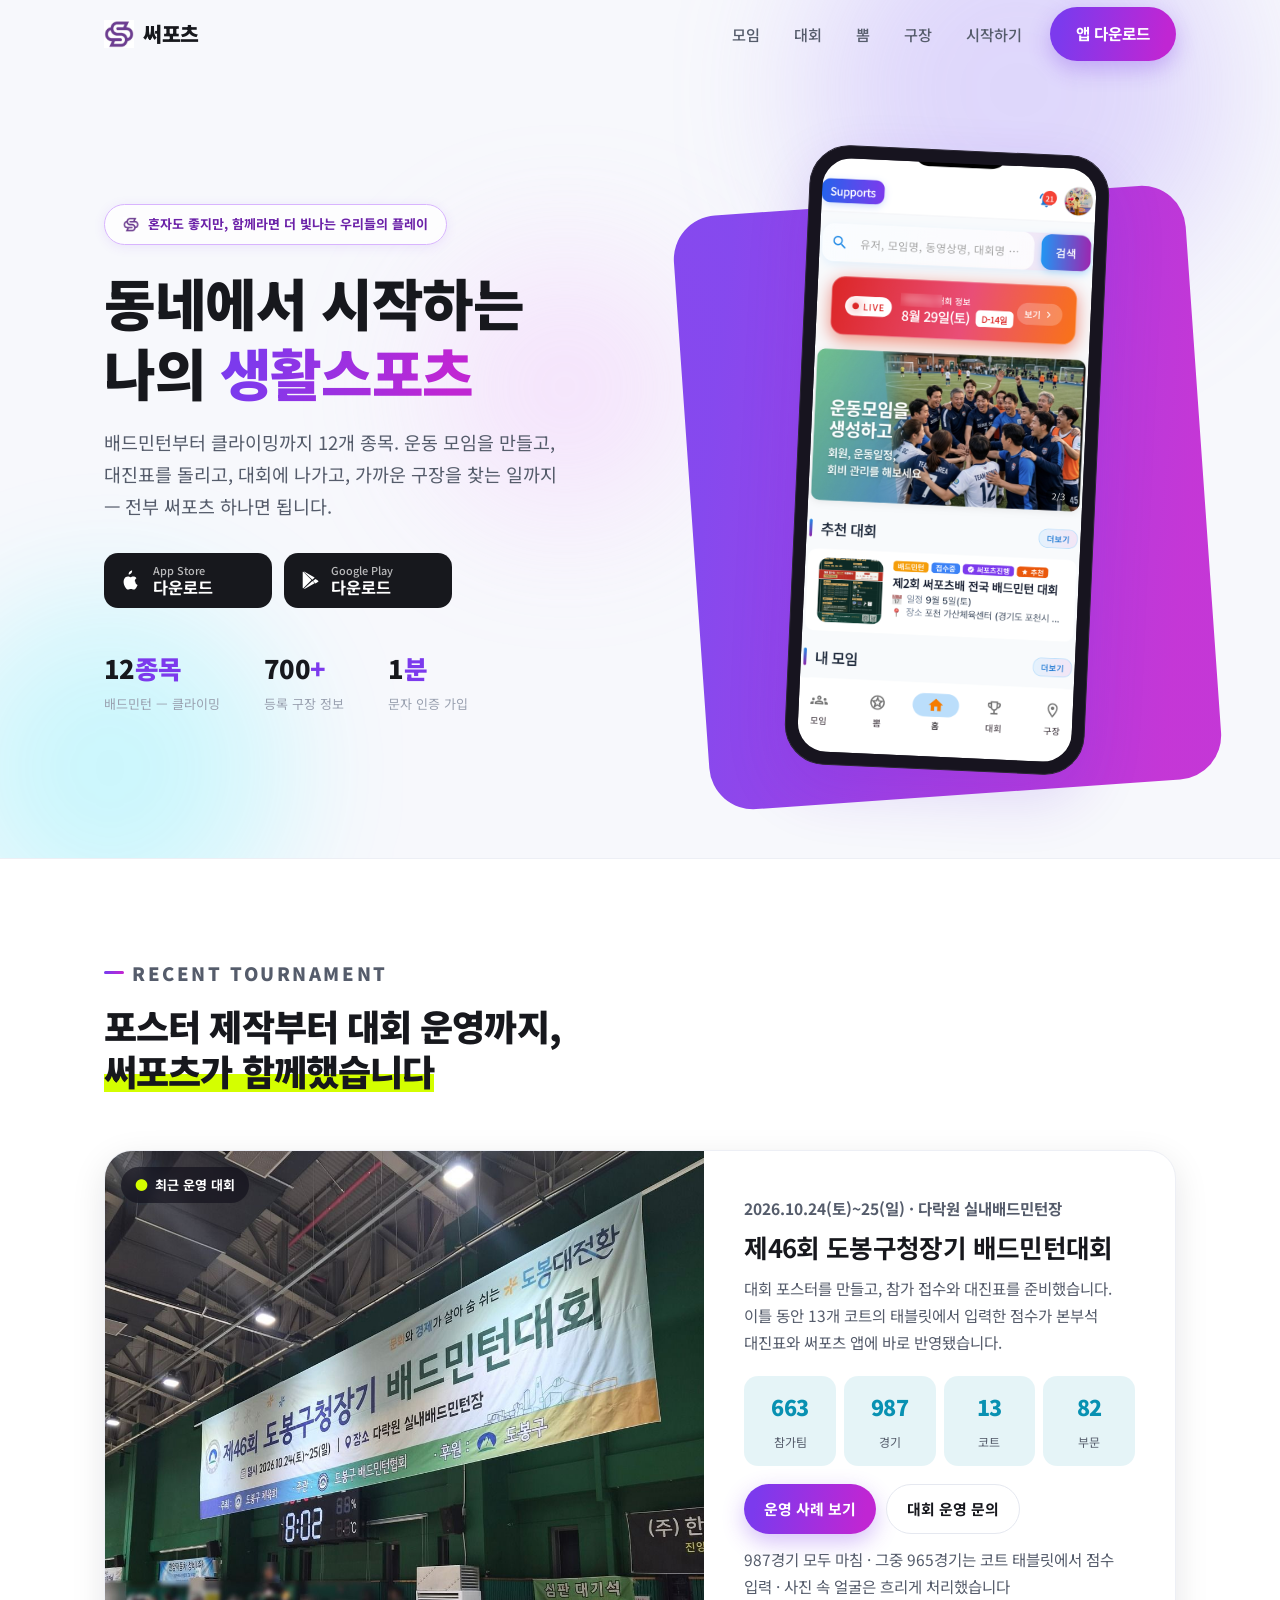
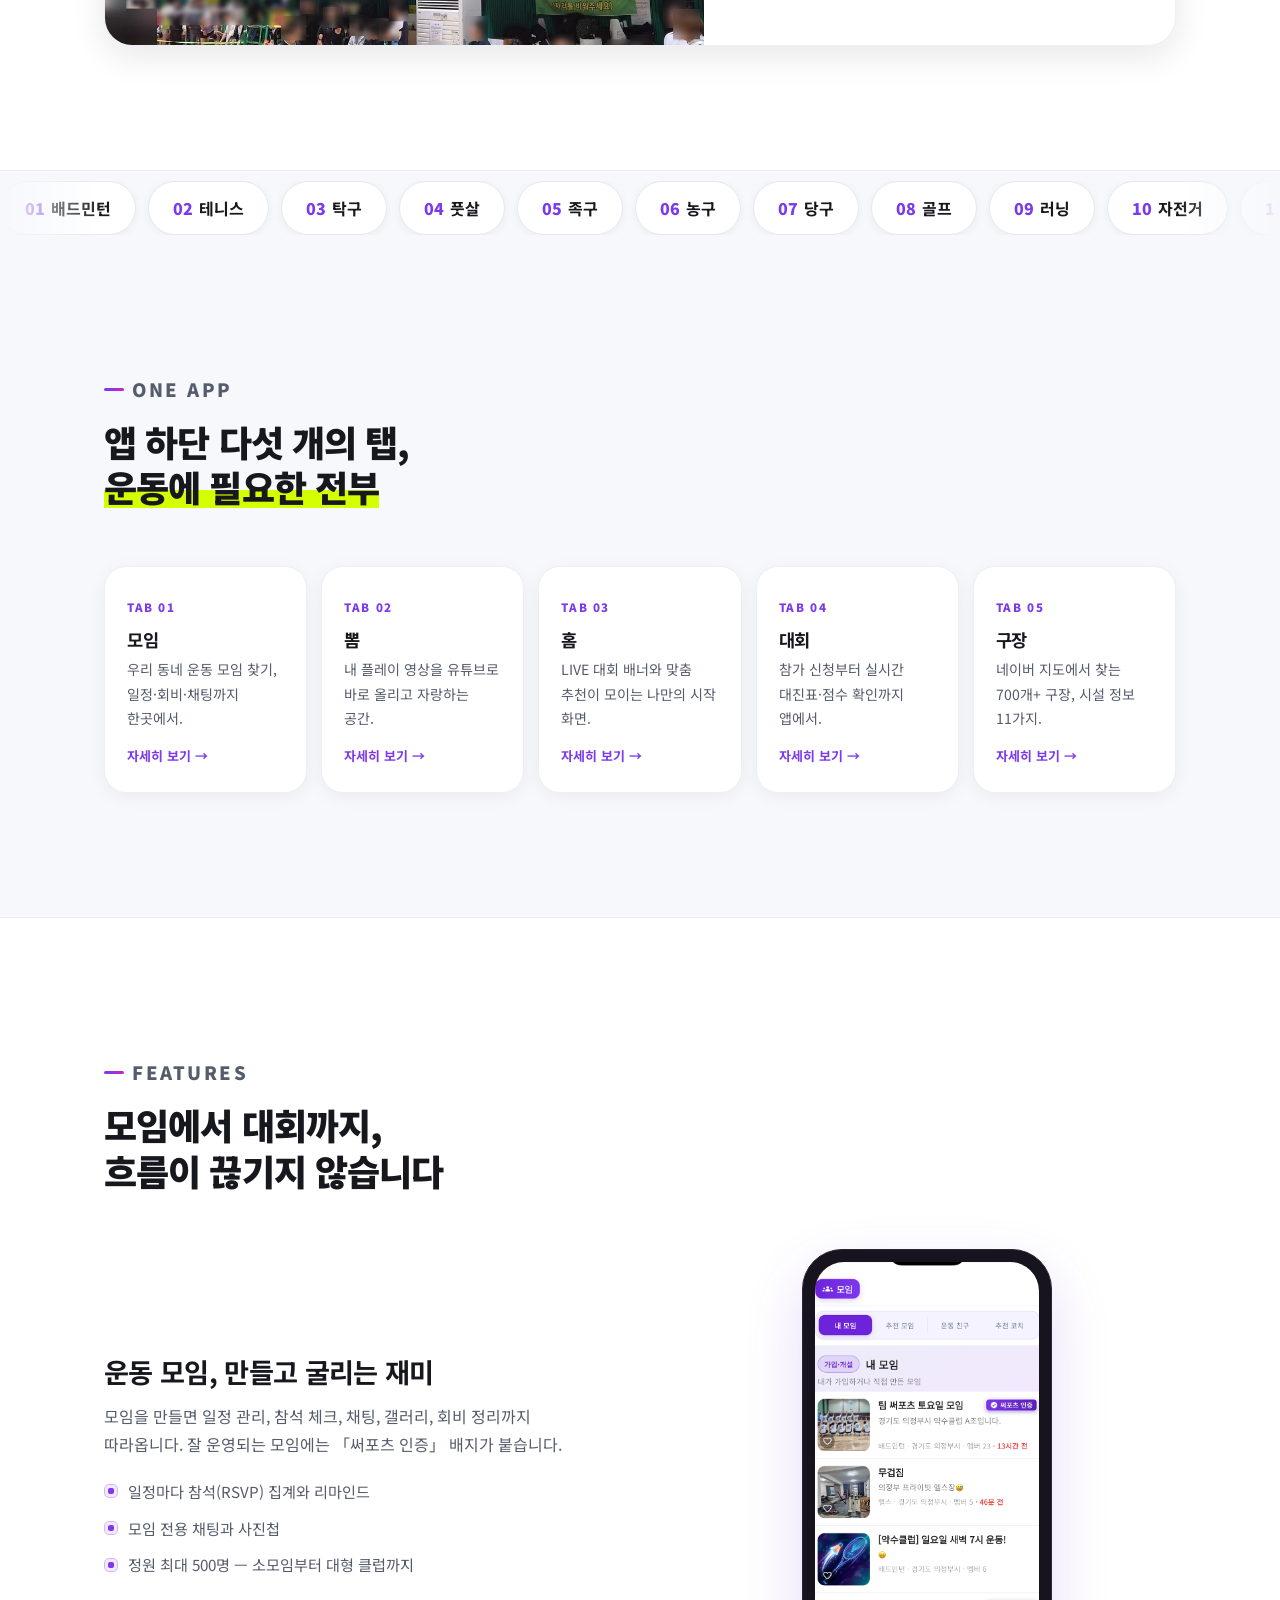
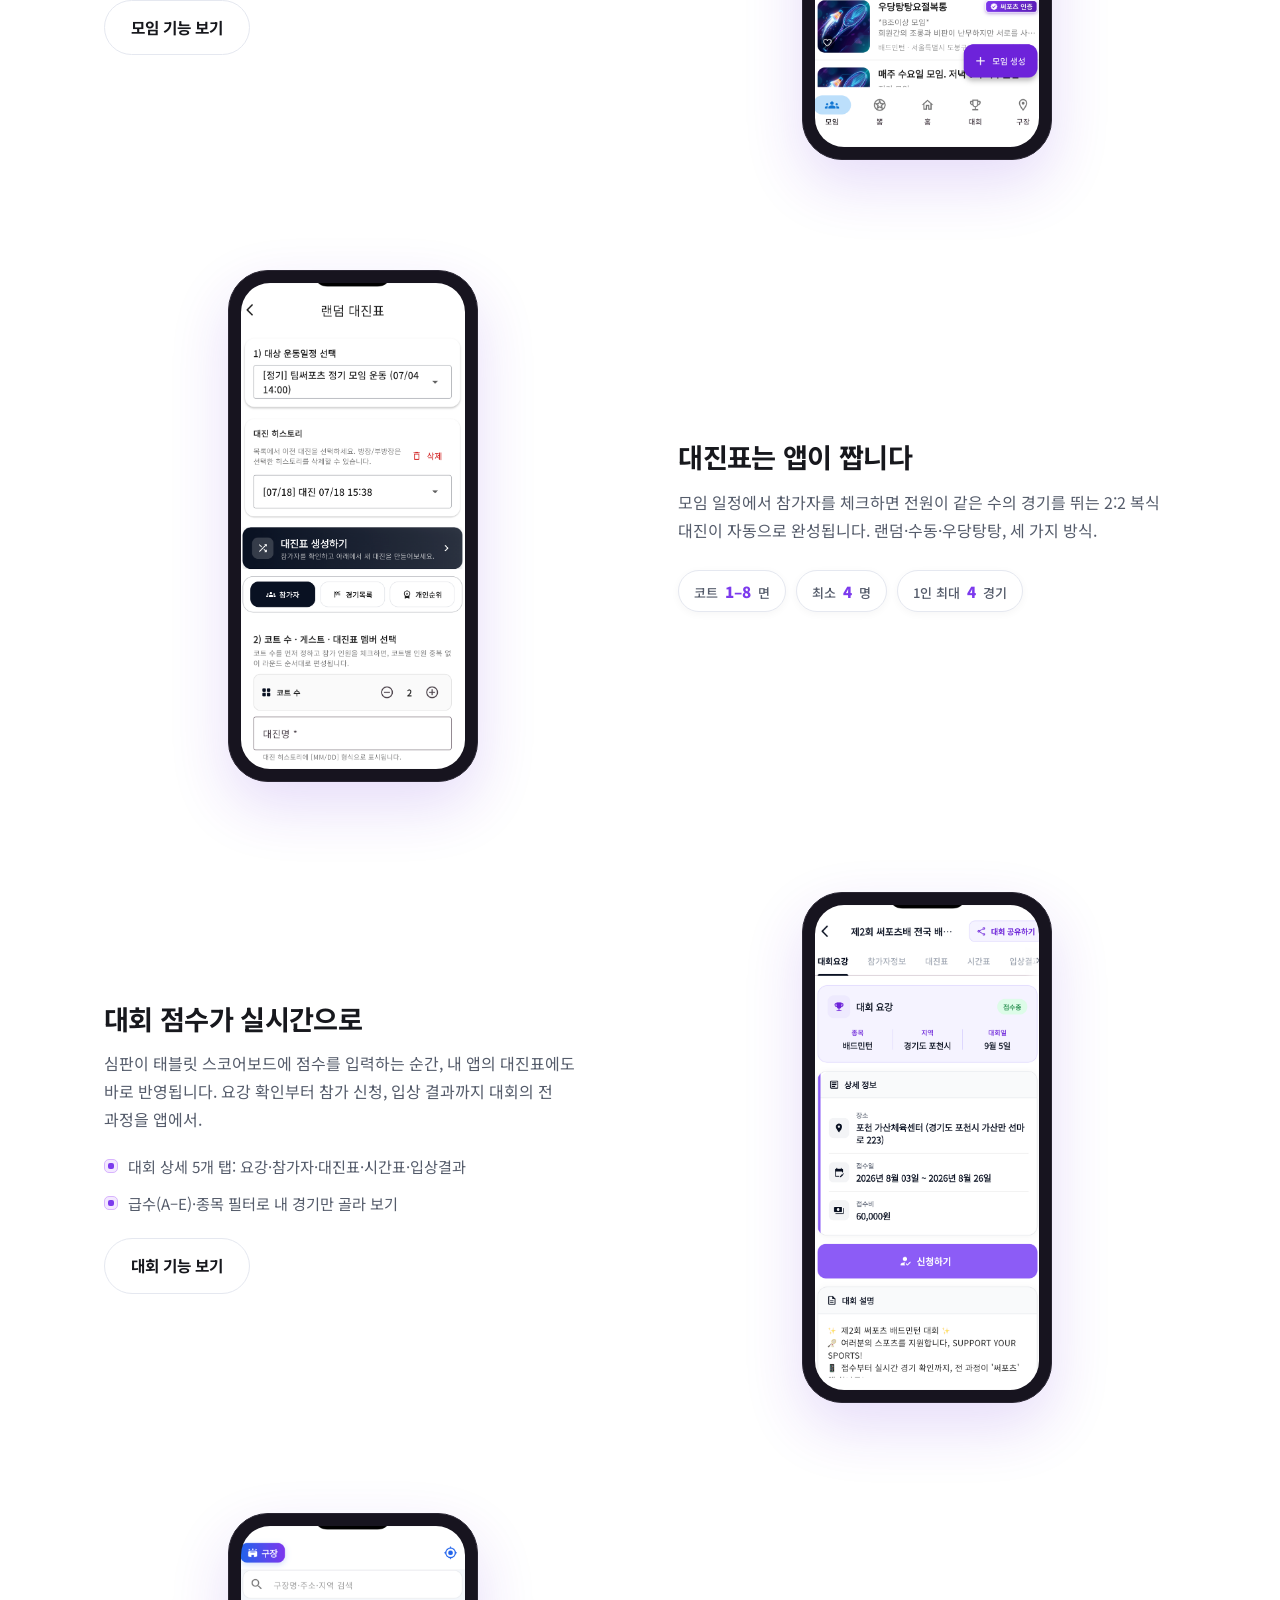
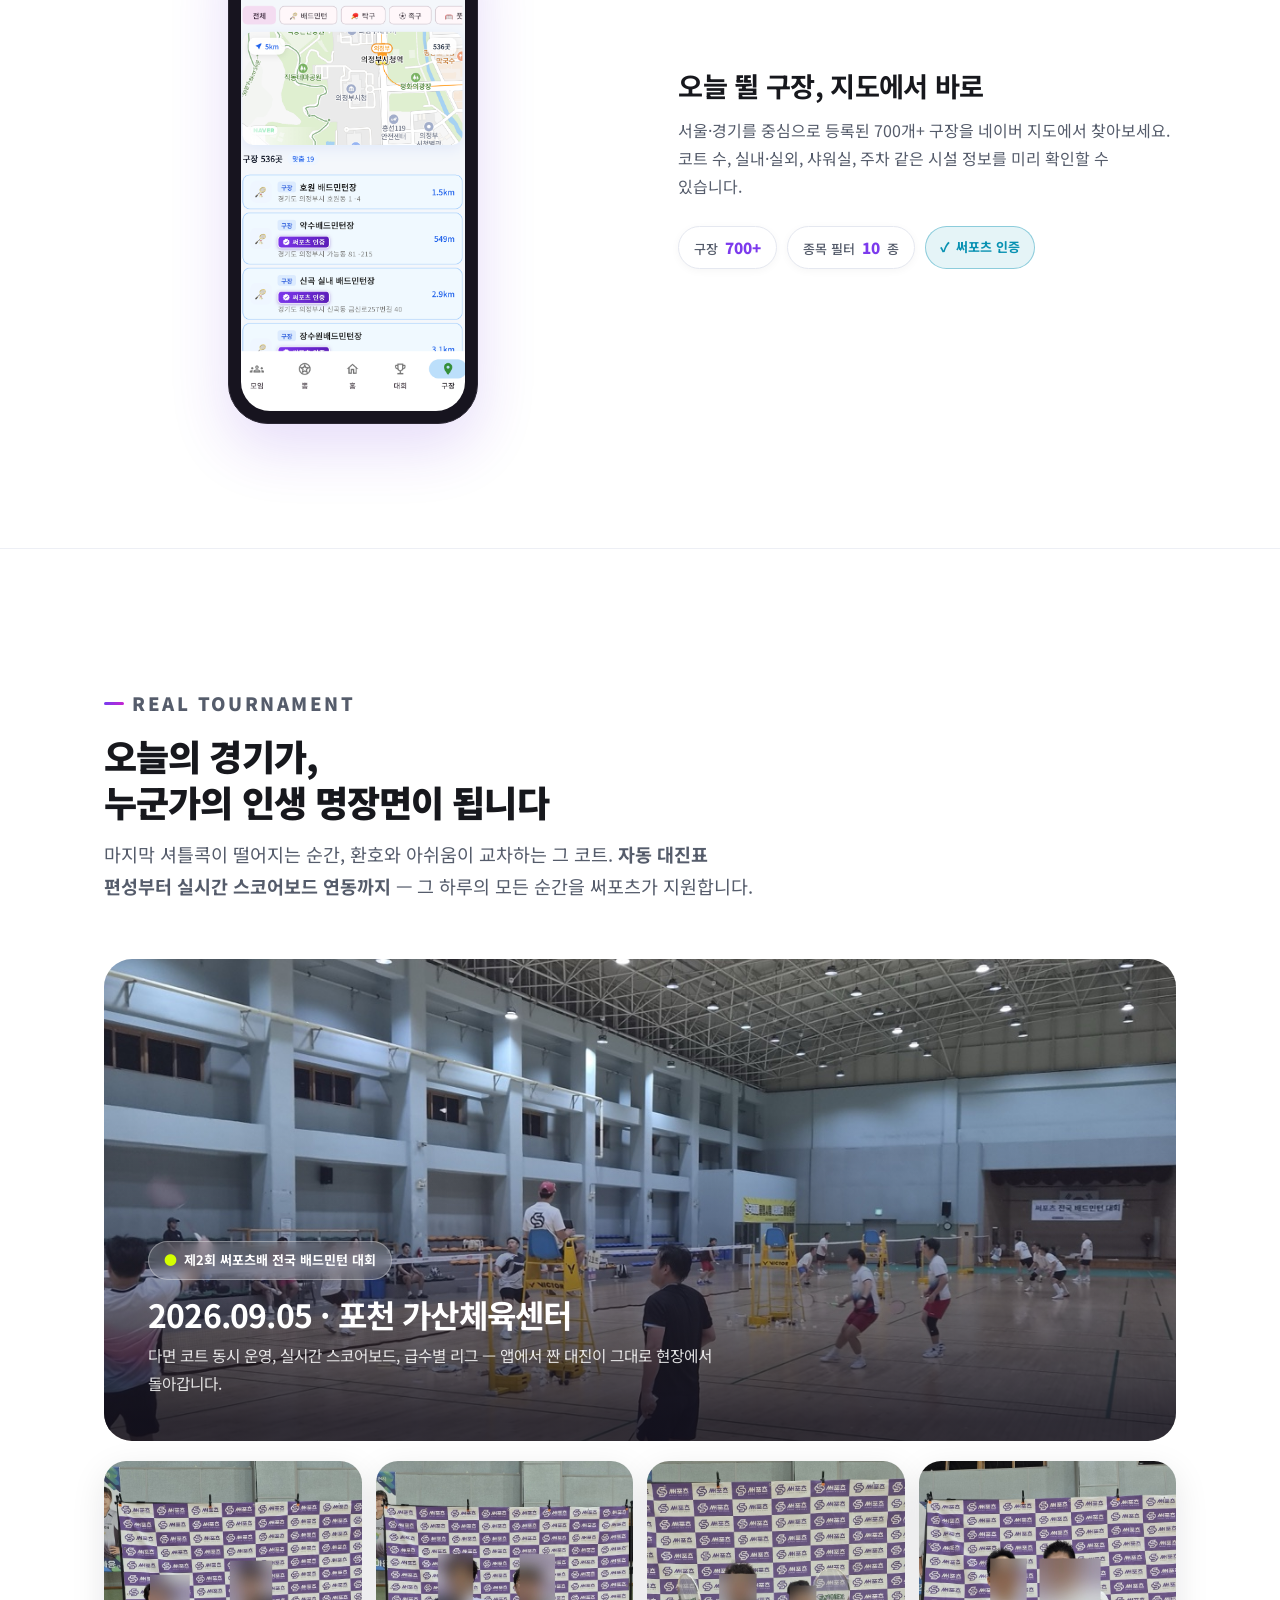
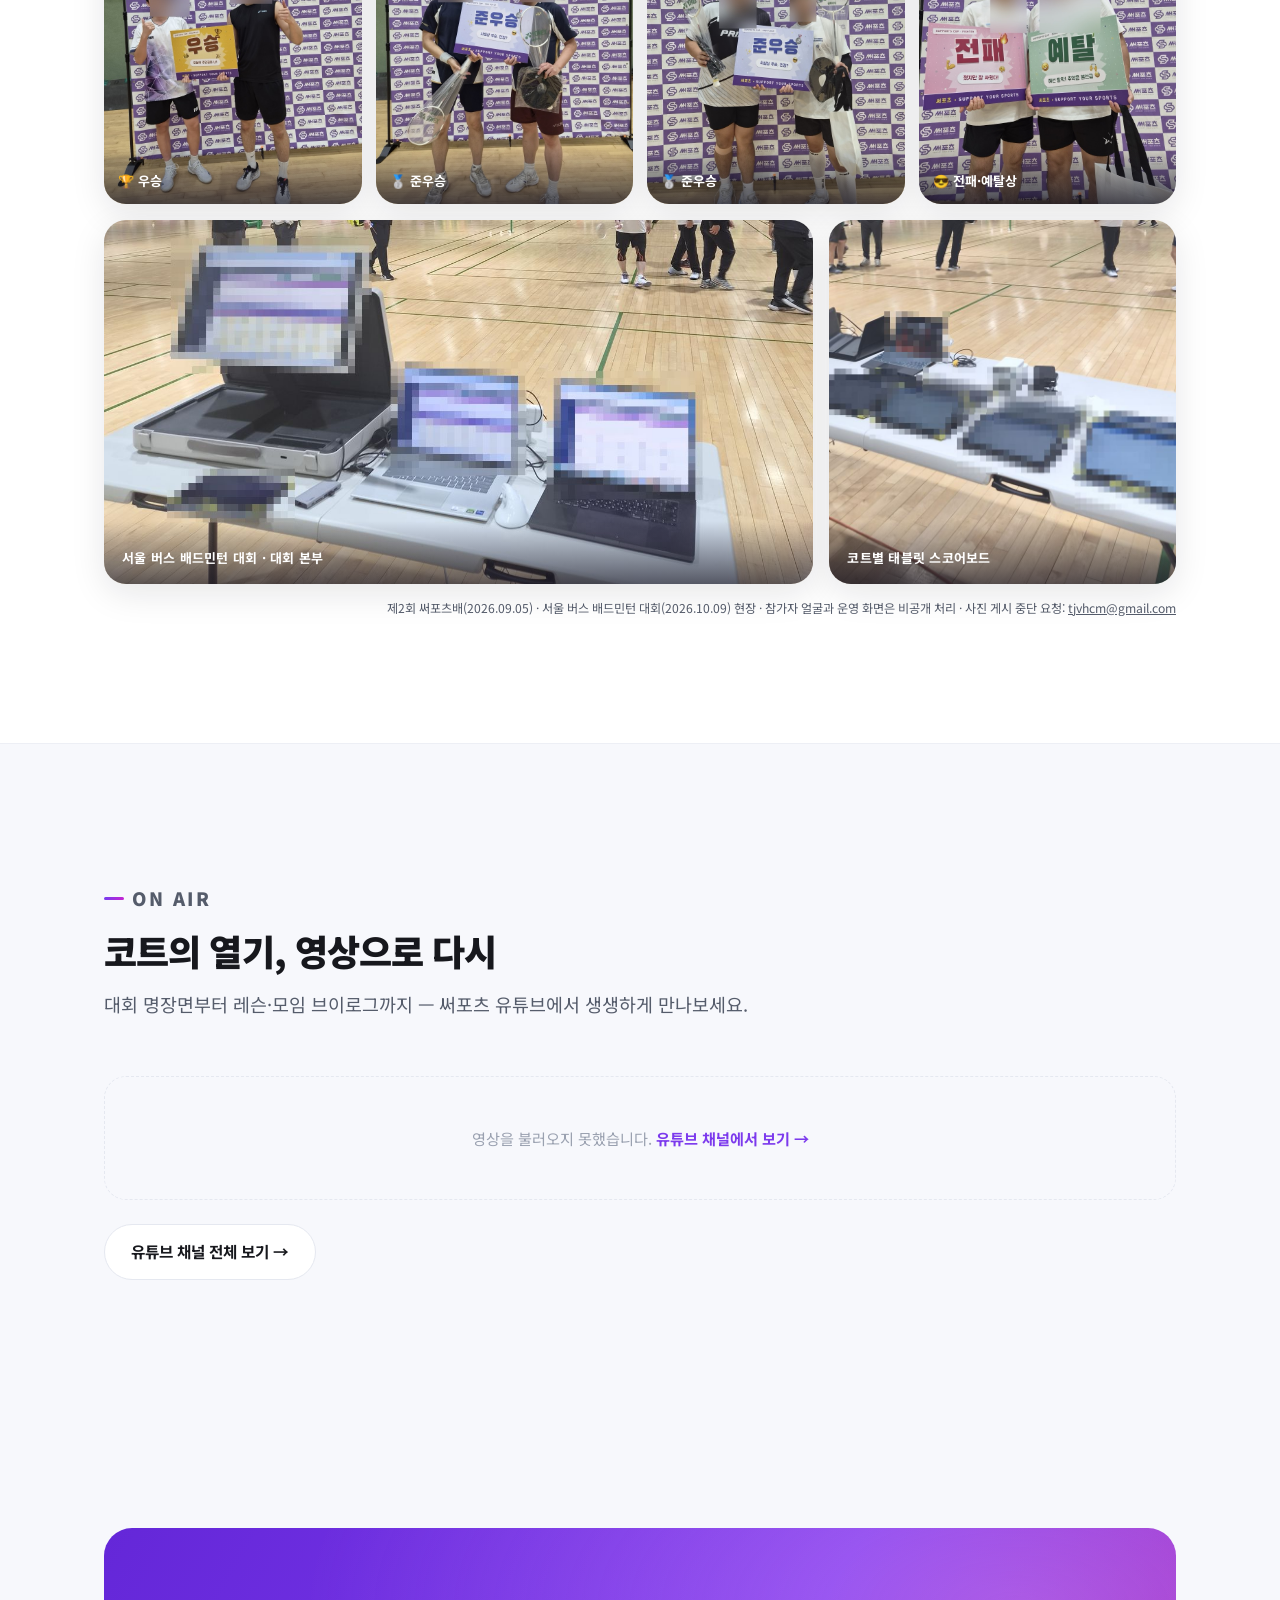
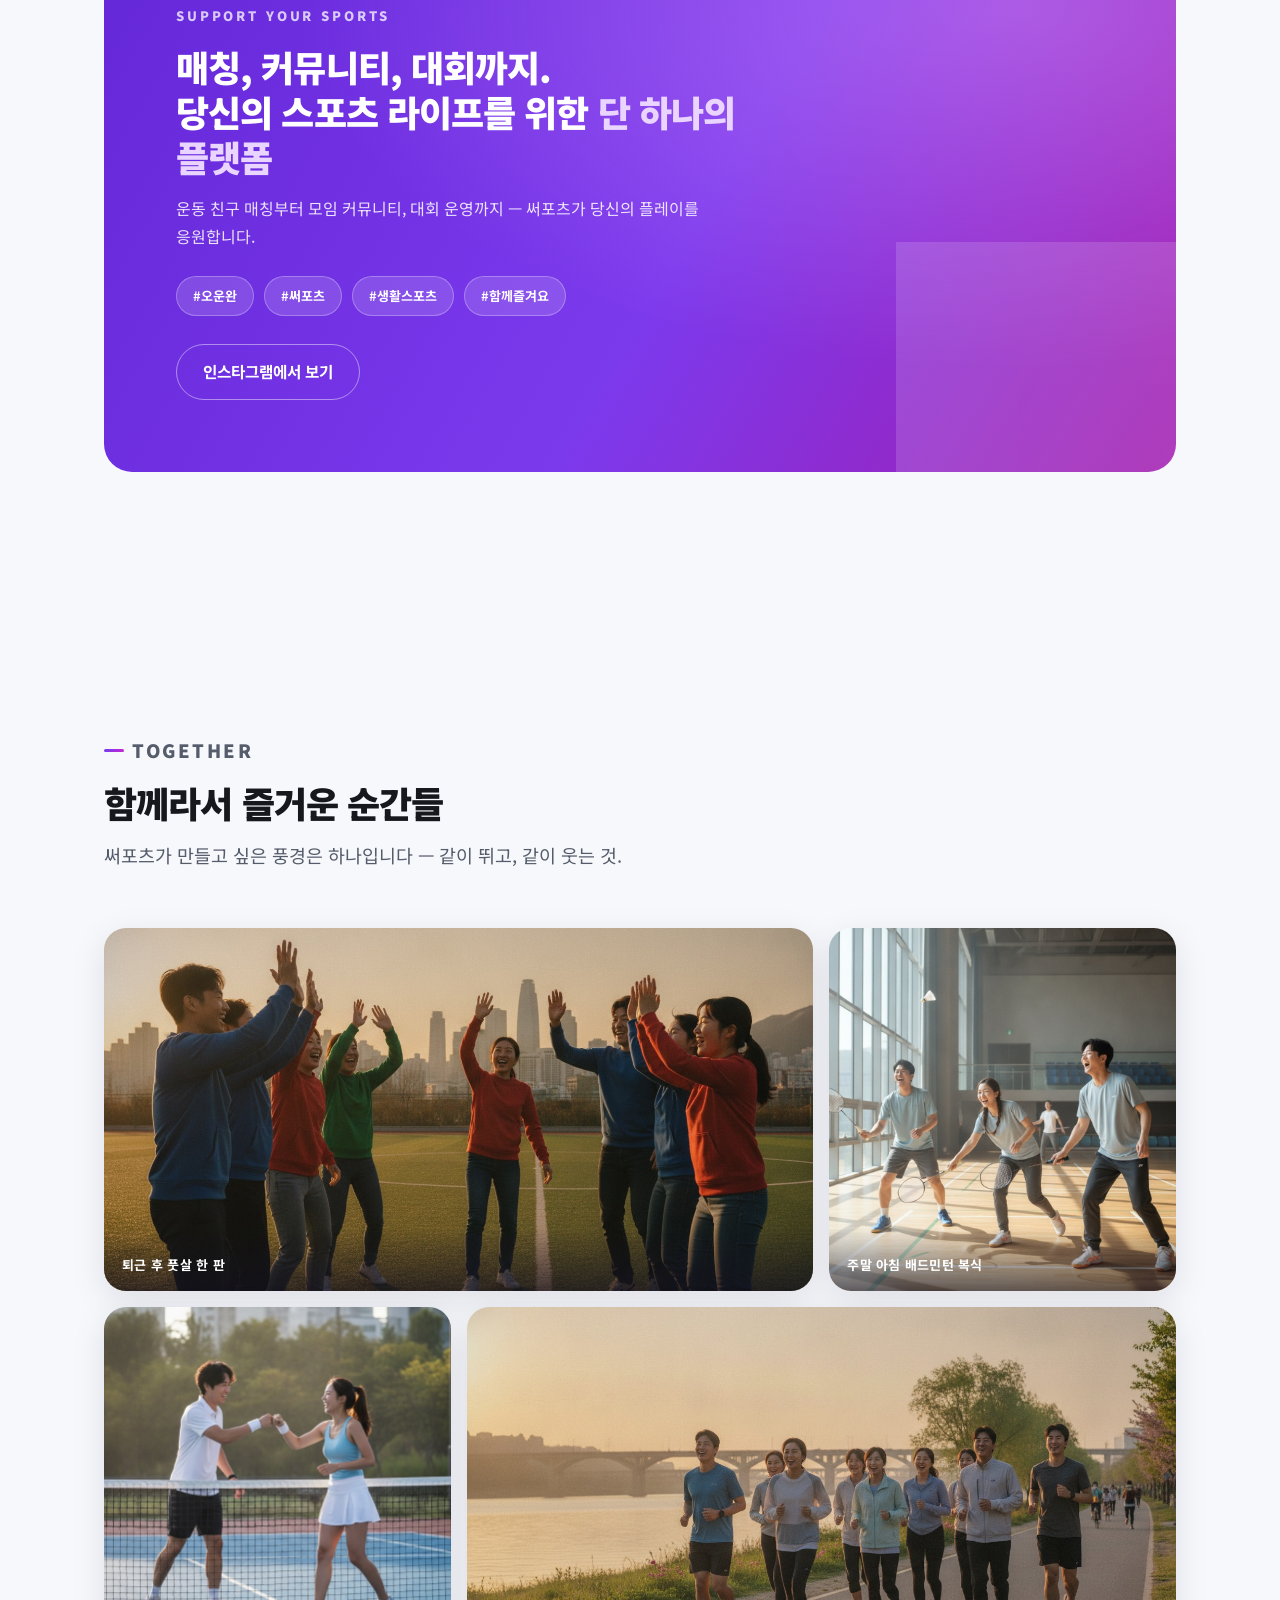
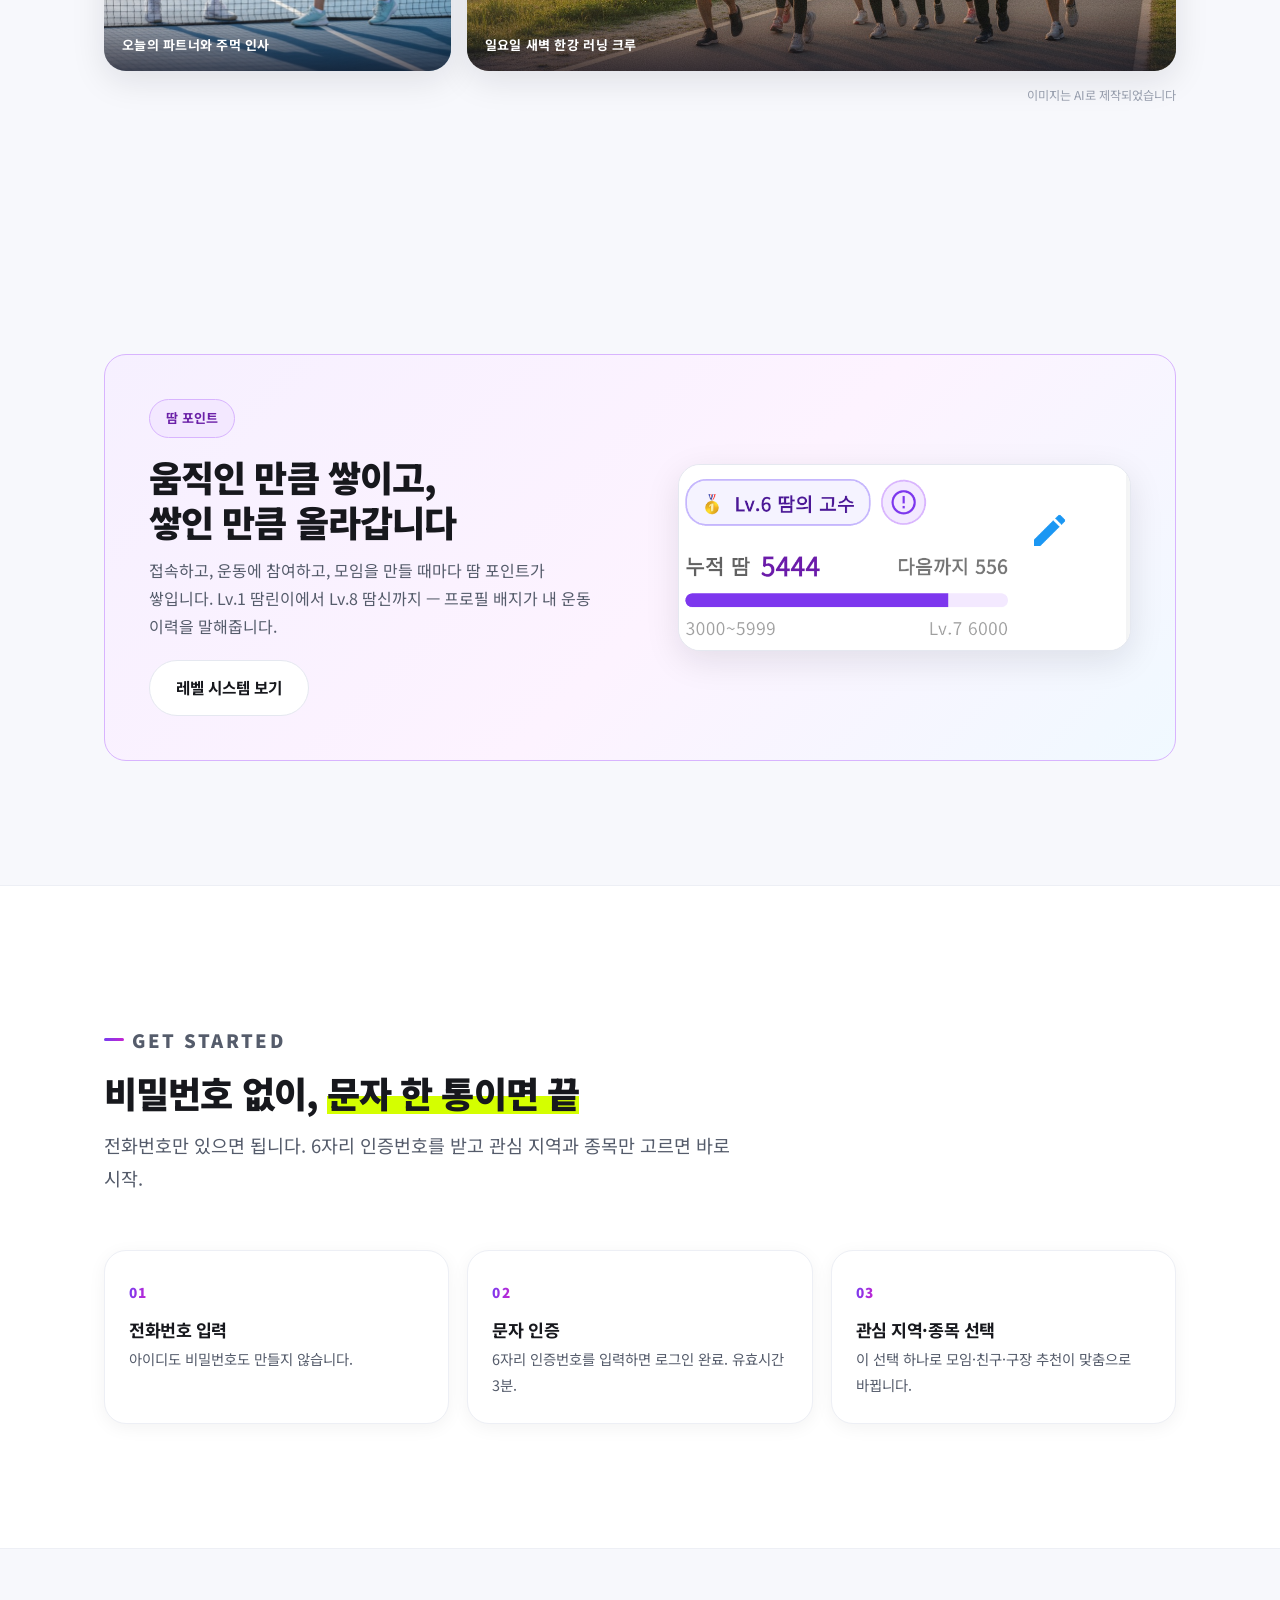
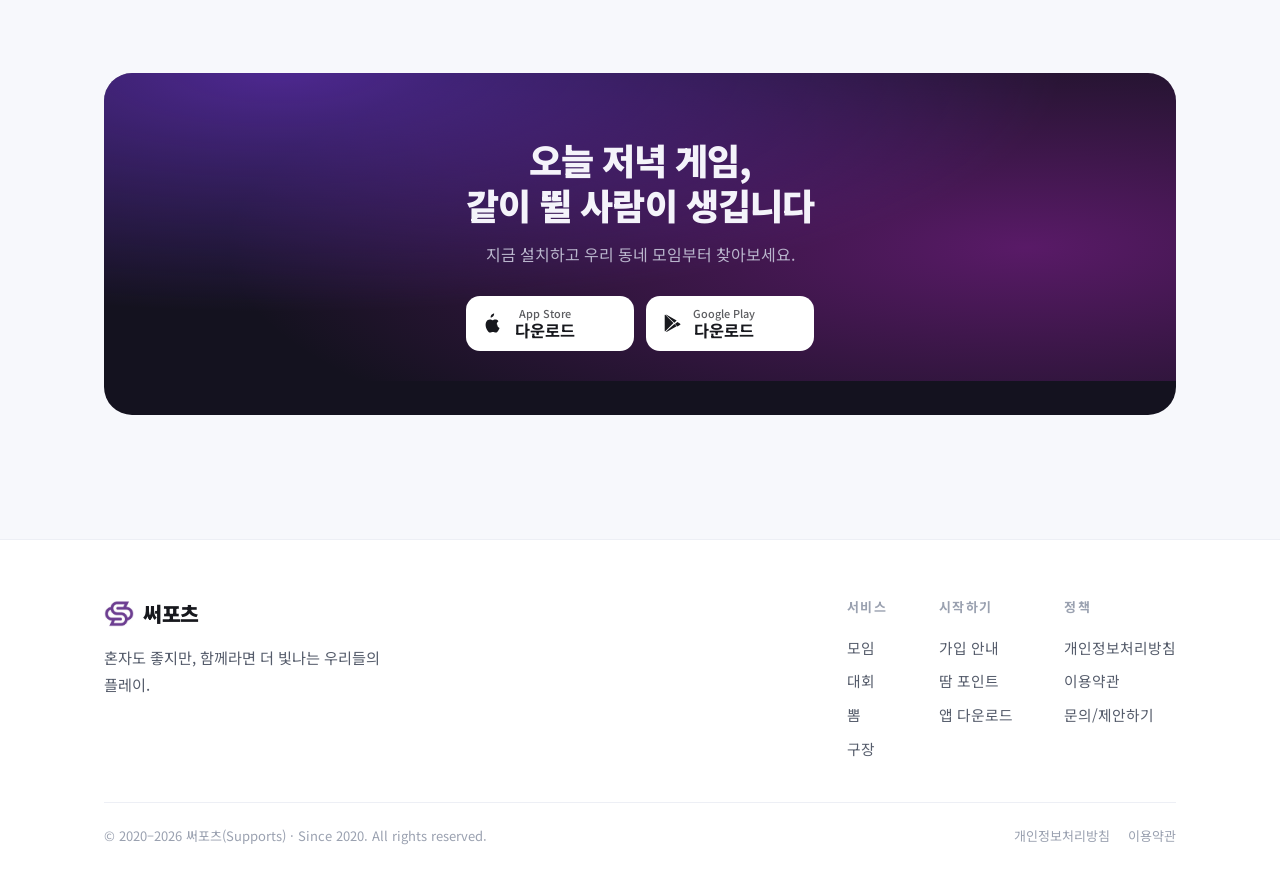
==== commit 6dca1ee9: "도봉 46회 운영 사례·OG·robots·sitemap (v20261027a) Co-Authored-By: Claude Opus 5.5 <noreply@anthropic.com>" ====
--- a/index.html
+++ b/index.html
@@ -4,7 +4,7 @@
   <meta charset="UTF-8">
   <meta name="viewport" content="width=device-width, initial-scale=1.0">
   <title>써포츠 — 생활스포츠 매칭 플랫폼 | 모임·대회·구장을 한 앱에서</title>
-  <meta name="description" content="배드민턴부터 클라이밍까지 12개 종목. 운동 모임, 자동 대진표, 대회 참가와 실시간 점수, 700개+ 구장 정보까지. 문자 인증으로 1분 만에 시작하세요.">
+  <meta name="description" content="배드민턴부터 클라이밍까지 12개 종목. 운동 모임, 자동 대진표, 대회 참가와 실시간 점수, 대회 운영, 700개+ 구장 정보까지. 문자 인증으로 1분 만에 시작하세요.">
   <meta property="og:title" content="써포츠 — 생활스포츠 매칭 플랫폼">
   <meta property="og:description" content="혼자도 좋지만, 함께라면 더 빛나는 우리들의 플레이. 모임·뽐·대회·구장을 한 앱에서.">
   <meta property="og:image" content="https://supportsmt.com/assets/og_ci.png">
@@ -15,10 +15,10 @@
   <link rel="preconnect" href="https://fonts.googleapis.com">
   <link rel="preconnect" href="https://fonts.gstatic.com" crossorigin>
   <link href="https://fonts.googleapis.com/css2?family=Noto+Sans+KR:wght@400;500;700;900&display=swap" rel="stylesheet">
-  <link rel="stylesheet" href="css/tokens.css?v=20261013a">
-  <link rel="stylesheet" href="css/base.css?v=20261013a">
-  <link rel="stylesheet" href="css/layout.css?v=20261013a">
-  <link rel="stylesheet" href="css/components.css?v=20261013a">
+  <link rel="stylesheet" href="css/tokens.css?v=20261027a">
+  <link rel="stylesheet" href="css/base.css?v=20261027a">
+  <link rel="stylesheet" href="css/layout.css?v=20261027a">
+  <link rel="stylesheet" href="css/components.css?v=20261027a">
   <script>document.documentElement.classList.add("js");</script>
   <style>
     /* index 전용 — 히어로 */
@@ -246,6 +246,40 @@
           <img src="assets/app2/home.png" alt="써포츠 앱 홈 화면 — LIVE 대회 배너, 추천 대회, 하단 5개 탭" loading="eager">
         </div>
       </div>
+    </div>
+  </section>
+
+
+  <!-- 최근 운영 대회 — 제46회 도봉구청장기 배드민턴대회 (2026-10-27 추가) -->
+  <section class="section section--raise" id="recent-tournament" style="padding-top: clamp(48px, 7vw, 84px);">
+    <div class="container">
+      <div class="sec-head reveal">
+        <p class="eyebrow">Recent Tournament</p>
+        <h2>포스터 제작부터 대회 운영까지,<br><span class="mark-lime">써포츠가 함께했습니다</span></h2>
+      </div>
+      <article class="case reveal">
+        <div class="case__media">
+          <img src="assets/tournament/dobong46_court.jpg" width="1080" height="880"
+               alt="제46회 도봉구청장기 배드민턴대회 현수막이 걸린 다락원 실내배드민턴장과 경기 중인 코트(사람 얼굴은 흐리게 처리)" loading="eager">
+          <span class="case__flag"><b>●</b> 최근 운영 대회</span>
+        </div>
+        <div class="case__body">
+          <p class="case__meta">2026.10.24(토)~25(일) · 다락원 실내배드민턴장</p>
+          <h3>제46회 도봉구청장기 배드민턴대회</h3>
+          <p>대회 포스터를 만들고, 참가 접수와 대진표를 준비했습니다. 이틀 동안 13개 코트의 태블릿에서 입력한 점수가 본부석 대진표와 써포츠 앱에 바로 반영됐습니다.</p>
+          <div class="case__stats">
+            <div><b>663</b><span>참가팀</span></div>
+            <div><b>987</b><span>경기</span></div>
+            <div><b>13</b><span>코트</span></div>
+            <div><b>82</b><span>부문</span></div>
+          </div>
+          <div class="case__actions">
+            <a class="btn btn--violet" href="tournaments.html#dobong">운영 사례 보기</a>
+            <a class="btn btn--ghost" href="mailto:tjvhcm@gmail.com?subject=%5B%EB%8C%80%ED%9A%8C%20%EC%9A%B4%EC%98%81%20%EB%AC%B8%EC%9D%98%5D%20%EC%8D%A8%ED%8F%AC%EC%B8%A0%20%ED%99%88%ED%8E%98%EC%9D%B4%EC%A7%80&amp;body=%EB%8C%80%ED%9A%8C%EB%AA%85%C2%B7%EC%A2%85%EB%AA%A9%3A%0A%EC%98%88%EC%A0%95%20%EC%9D%BC%EC%8B%9C%C2%B7%EC%9E%A5%EC%86%8C%3A%0A%EC%98%88%EC%83%81%20%EC%B0%B8%EA%B0%80%ED%8C%80%20%EC%88%98%3A%0A%ED%95%84%EC%9A%94%ED%95%9C%20%EC%9D%BC%28%ED%8F%AC%EC%8A%A4%ED%84%B0%C2%B7%EC%A0%91%EC%88%98%C2%B7%EB%8C%80%EC%A7%84%C2%B7%EC%A0%90%EC%88%98%ED%8C%90%C2%B7%EC%95%B1%20LIVE%29%3A%0A%EB%8B%B4%EB%8B%B9%EC%9E%90%20%EC%97%B0%EB%9D%BD%EC%B2%98%3A%0A">대회 운영 문의</a>
+          </div>
+          <p class="case__note">987경기 모두 마침 · 그중 965경기는 코트 태블릿에서 점수 입력 · 사진 속 얼굴은 흐리게 처리했습니다</p>
+        </div>
+      </article>
     </div>
   </section>
 
@@ -604,7 +638,7 @@
   </div>
 </div>
 
-<script src="js/main.js?v=20261013a" defer></script>
+<script src="js/main.js?v=20261027a" defer></script>
 <script>
 /* 대회 포스터 팝업 — 대회일(2026-09-05) 지나면 자동 미노출, "오늘 하루 보지 않기" localStorage */
 (function () {
--- a/css/components.css
+++ b/css/components.css
@@ -1112,3 +1112,245 @@
   gap: 8px;
   margin-top: 24px;
 }
+
+/* ═══ 최근 운영 대회 · 운영 사례 (2026-10-27 도봉 46회) ═══
+   토큰만 사용: 보라=액션 · 시안=수치 · 그라데이션 1종 */
+.case {
+  display: grid;
+  grid-template-columns: 1.12fr 0.88fr;
+  border-radius: calc(var(--r-lg) + 6px);
+  overflow: hidden;
+  background: var(--bg-card);
+  border: 1px solid var(--line-soft);
+  box-shadow: var(--shadow-card);
+}
+
+.case__media {
+  position: relative;
+  min-height: 100%;
+}
+
+.case__media img {
+  width: 100%;
+  height: 100%;
+  object-fit: cover;
+  object-position: center 30%;
+  aspect-ratio: 4 / 3.3;
+}
+
+.case__flag {
+  position: absolute;
+  left: 16px;
+  top: 16px;
+  display: inline-flex;
+  align-items: center;
+  gap: 7px;
+  padding: 7px 14px;
+  border-radius: var(--r-pill);
+  background: rgba(14, 12, 24, 0.6);
+  -webkit-backdrop-filter: blur(6px);
+  backdrop-filter: blur(6px);
+  color: #fff;
+  font-size: var(--fs-cap);
+  font-weight: 700;
+}
+
+.case__flag b {
+  color: var(--lime);
+}
+
+.case__body {
+  display: flex;
+  flex-direction: column;
+  justify-content: center;
+  padding: clamp(24px, 3.4vw, 40px);
+}
+
+.case__meta {
+  font-size: var(--fs-cap);
+  font-weight: 700;
+  color: var(--text-3);
+  margin-bottom: 8px;
+}
+
+.case__body h3 {
+  font-size: clamp(1.25rem, 2.4vw, 1.6rem);
+  line-height: 1.35;
+  margin-bottom: 10px;
+  word-break: keep-all;
+}
+
+.case__body > p {
+  color: var(--text-2);
+  font-size: 0.97rem;
+  word-break: keep-all;
+}
+
+.case__stats {
+  display: grid;
+  grid-template-columns: repeat(4, 1fr);
+  gap: 8px;
+  margin: 20px 0 18px;
+}
+
+.case__stats div {
+  text-align: center;
+  padding: 12px 4px;
+  border-radius: var(--r-md);
+  background: var(--cyan-dim);
+}
+
+.case__stats b {
+  display: block;
+  font-size: 1.35rem;
+  font-weight: 900;
+  color: var(--cyan);
+  letter-spacing: -0.02em;
+}
+
+.case__stats span {
+  font-size: 0.75rem;
+  color: var(--text-2);
+}
+
+.case__actions {
+  display: flex;
+  flex-wrap: wrap;
+  gap: 10px;
+}
+
+.case__actions .btn {
+  padding: 11px 20px;
+  font-size: 0.93rem;
+}
+
+.case__note {
+  margin-top: 12px;
+  font-size: 0.74rem;
+  color: var(--text-3);
+}
+
+/* 운영 단계 (포스터 → 접수 → 대진 → 점수 → 앱) */
+.ops-steps {
+  display: grid;
+  grid-template-columns: repeat(5, 1fr);
+  gap: 12px;
+  margin: 0 0 26px;
+  padding: 0;
+  list-style: none;
+  counter-reset: ops;
+}
+
+.ops-steps li {
+  counter-increment: ops;
+  padding: 18px 16px;
+  border: 1px solid var(--line-soft);
+  border-radius: var(--r-lg);
+  background: var(--bg-card);
+}
+
+.ops-steps li::before {
+  content: "0" counter(ops);
+  display: block;
+  font-size: var(--fs-cap);
+  font-weight: 900;
+  color: var(--violet);
+  letter-spacing: 0.08em;
+  margin-bottom: 6px;
+}
+
+.ops-steps h3 {
+  font-size: 1rem;
+  margin-bottom: 4px;
+}
+
+.ops-steps p {
+  font-size: 0.84rem;
+  color: var(--text-2);
+  word-break: keep-all;
+}
+
+/* 포스터처럼 잘리면 안 되는 컷 */
+.photo-mosaic figure.contain img {
+  object-fit: contain;
+  background: var(--bg-dark);
+}
+
+/* 대회 운영 문의 박스 */
+.case-cta {
+  display: flex;
+  align-items: center;
+  justify-content: space-between;
+  gap: 20px;
+  flex-wrap: wrap;
+  margin-top: 26px;
+  padding: clamp(22px, 3vw, 32px);
+  border-radius: var(--r-lg);
+  background: var(--violet-bg);
+  border: 1px solid var(--violet-line);
+}
+
+.case-cta h3 {
+  font-size: 1.15rem;
+  margin-bottom: 4px;
+  word-break: keep-all;
+}
+
+.case-cta p {
+  font-size: 0.92rem;
+  color: var(--text-2);
+  word-break: keep-all;
+}
+
+.case-cta .case__actions {
+  flex-shrink: 0;
+}
+
+@media (max-width: 900px) {
+  .case {
+    grid-template-columns: 1fr;
+  }
+
+  .case__media img {
+    aspect-ratio: 16 / 10;
+  }
+
+  .ops-steps {
+    grid-template-columns: repeat(2, 1fr);
+  }
+}
+
+.event-stat span {
+  word-break: keep-all;
+}
+
+@media (max-width: 480px) {
+  .event-stat--wide {
+    grid-column: 1 / -1;
+  }
+
+  .case__stats {
+    grid-template-columns: repeat(2, 1fr);
+  }
+
+  .ops-steps {
+    grid-template-columns: 1fr;
+    gap: 8px;
+  }
+
+  .ops-steps li {
+    display: grid;
+    grid-template-columns: 30px 1fr;
+    column-gap: 6px;
+    padding: 12px 14px;
+  }
+
+  .ops-steps li::before {
+    grid-row: span 2;
+    margin: 2px 0 0;
+  }
+
+  .case__actions .btn {
+    flex: 1 1 100%;
+  }
+}
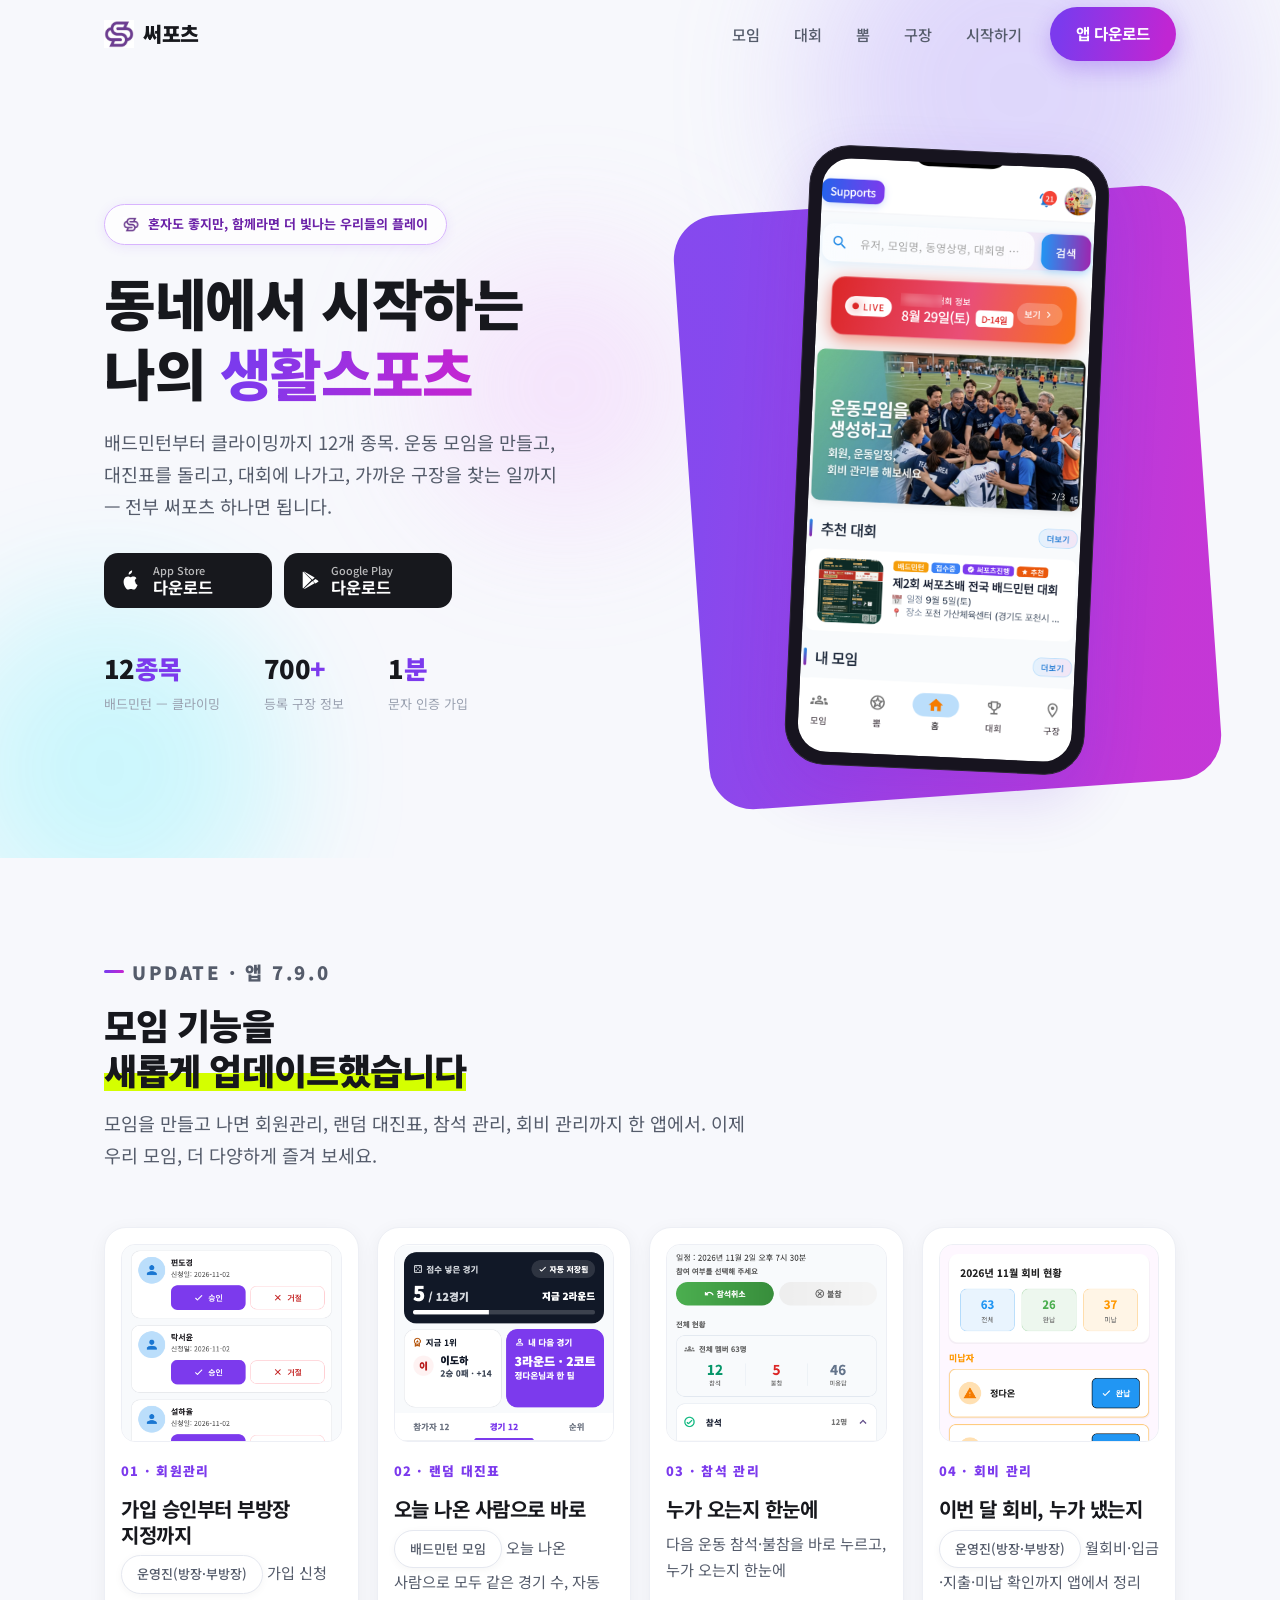
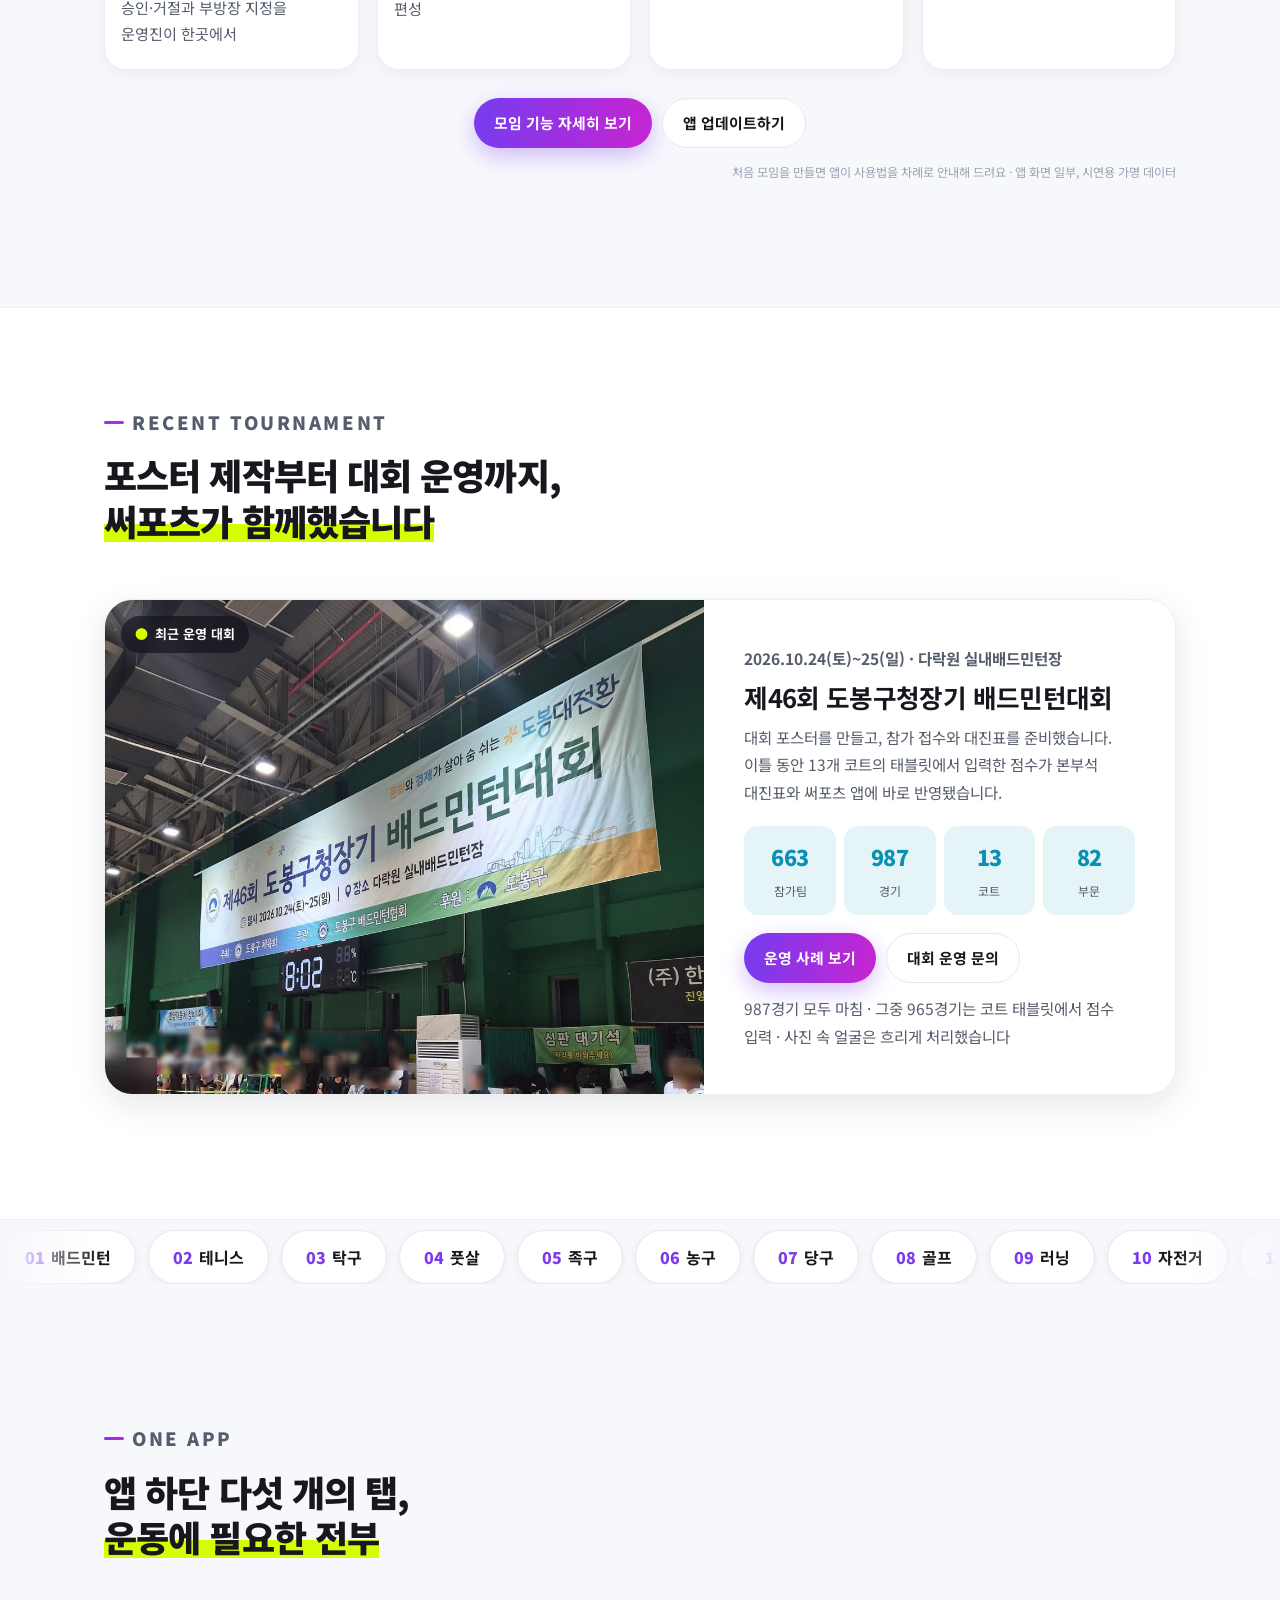
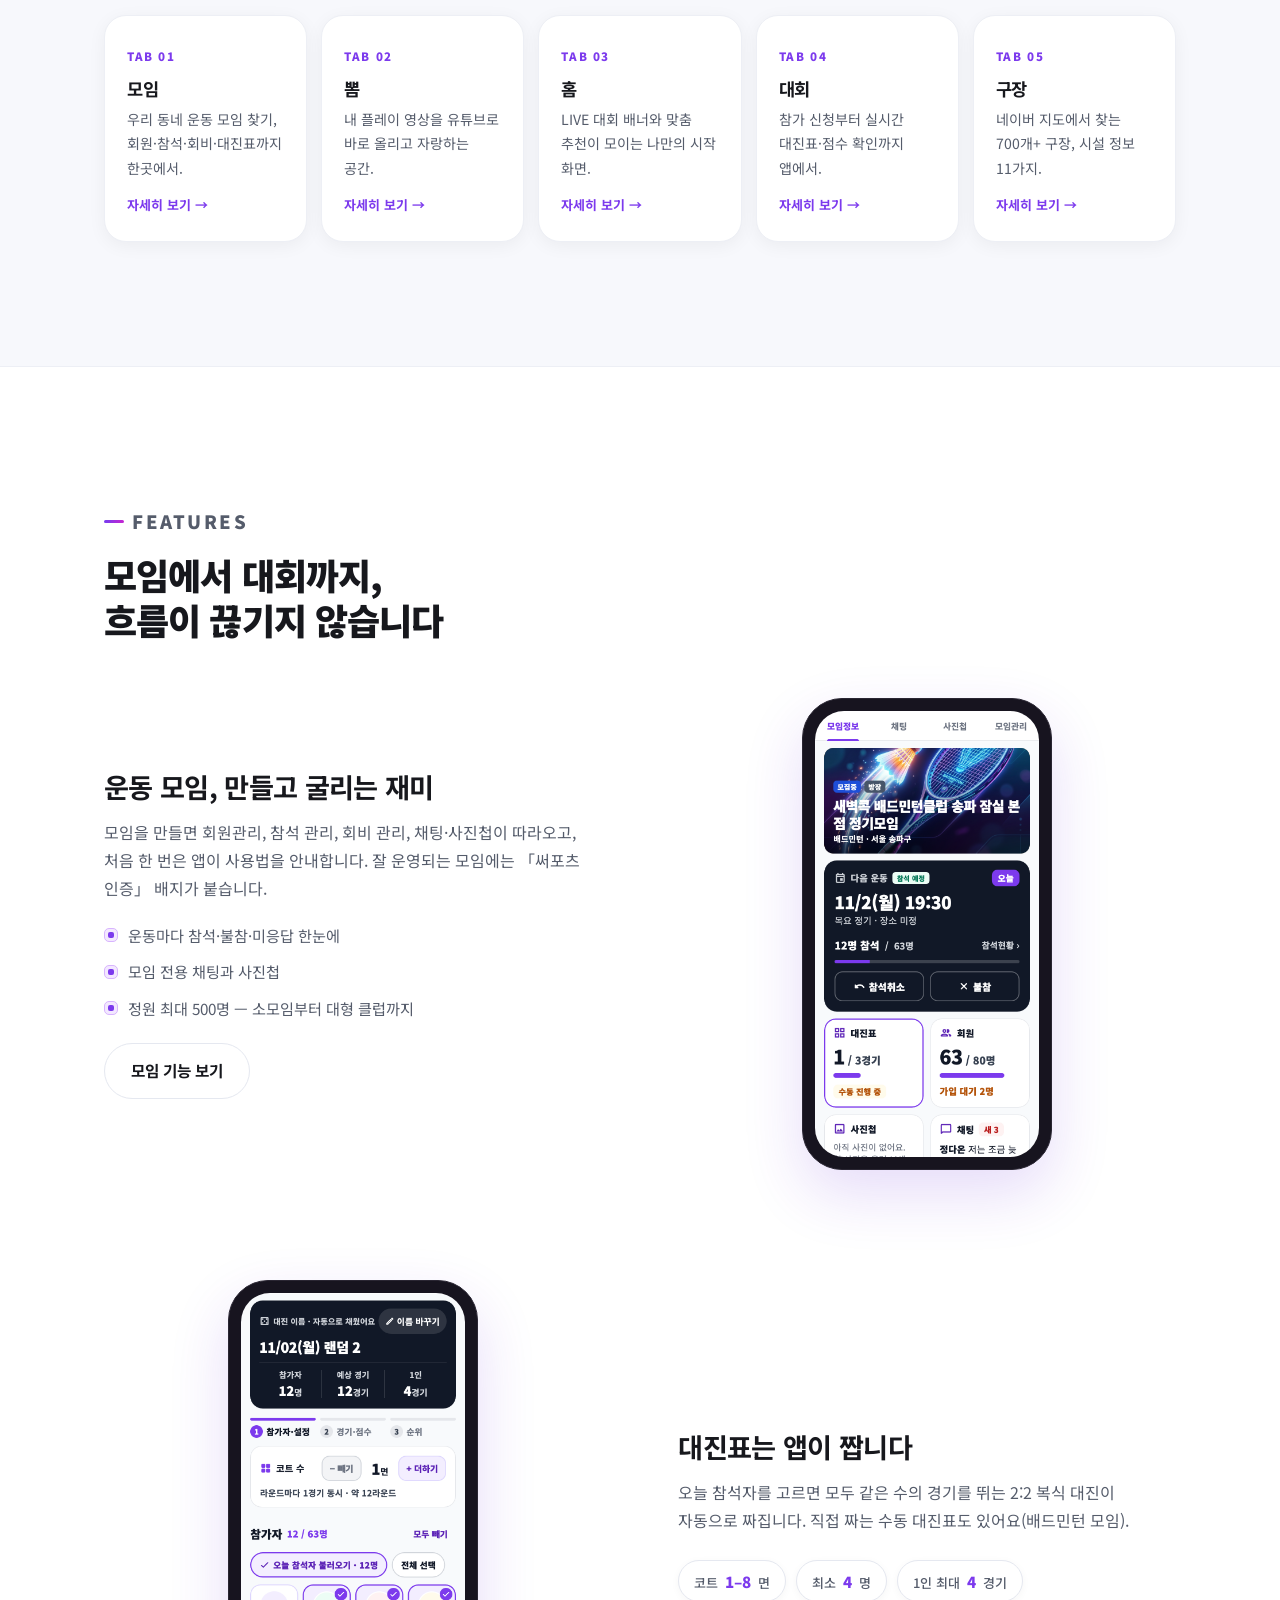
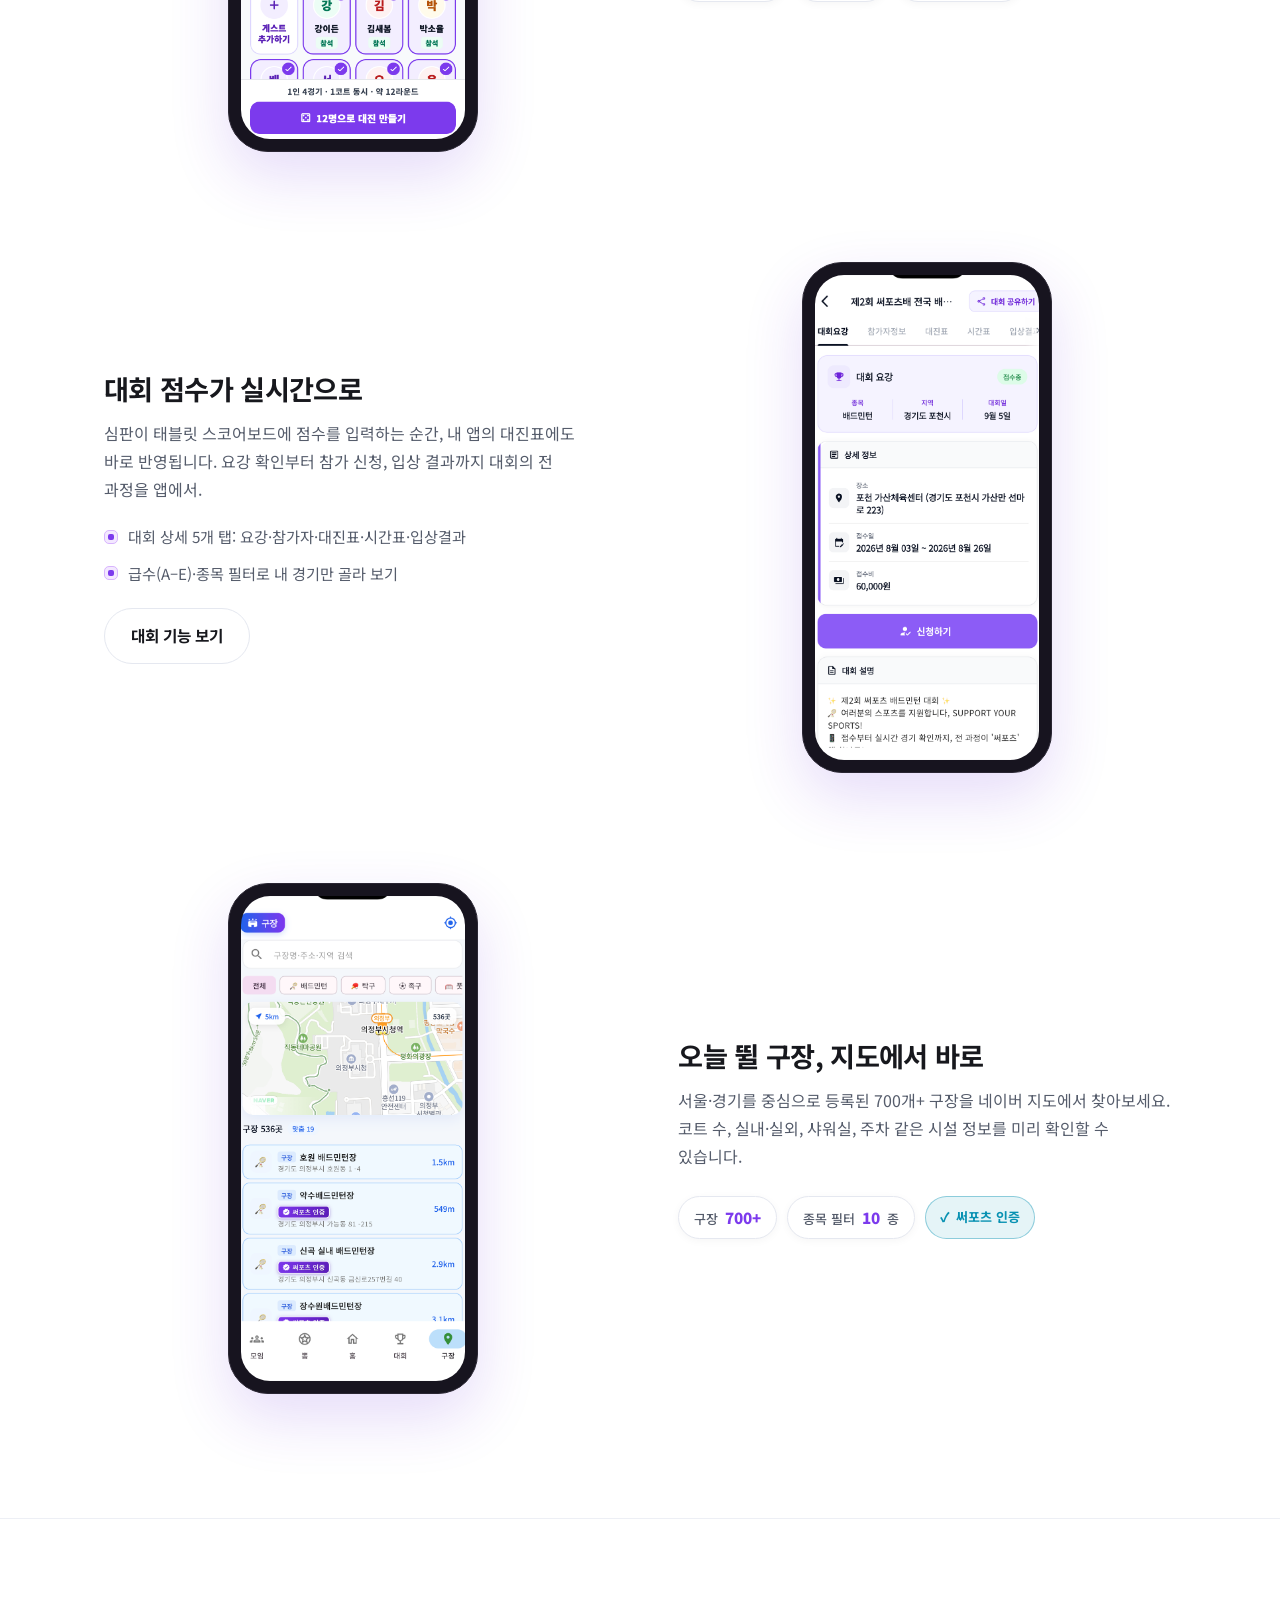
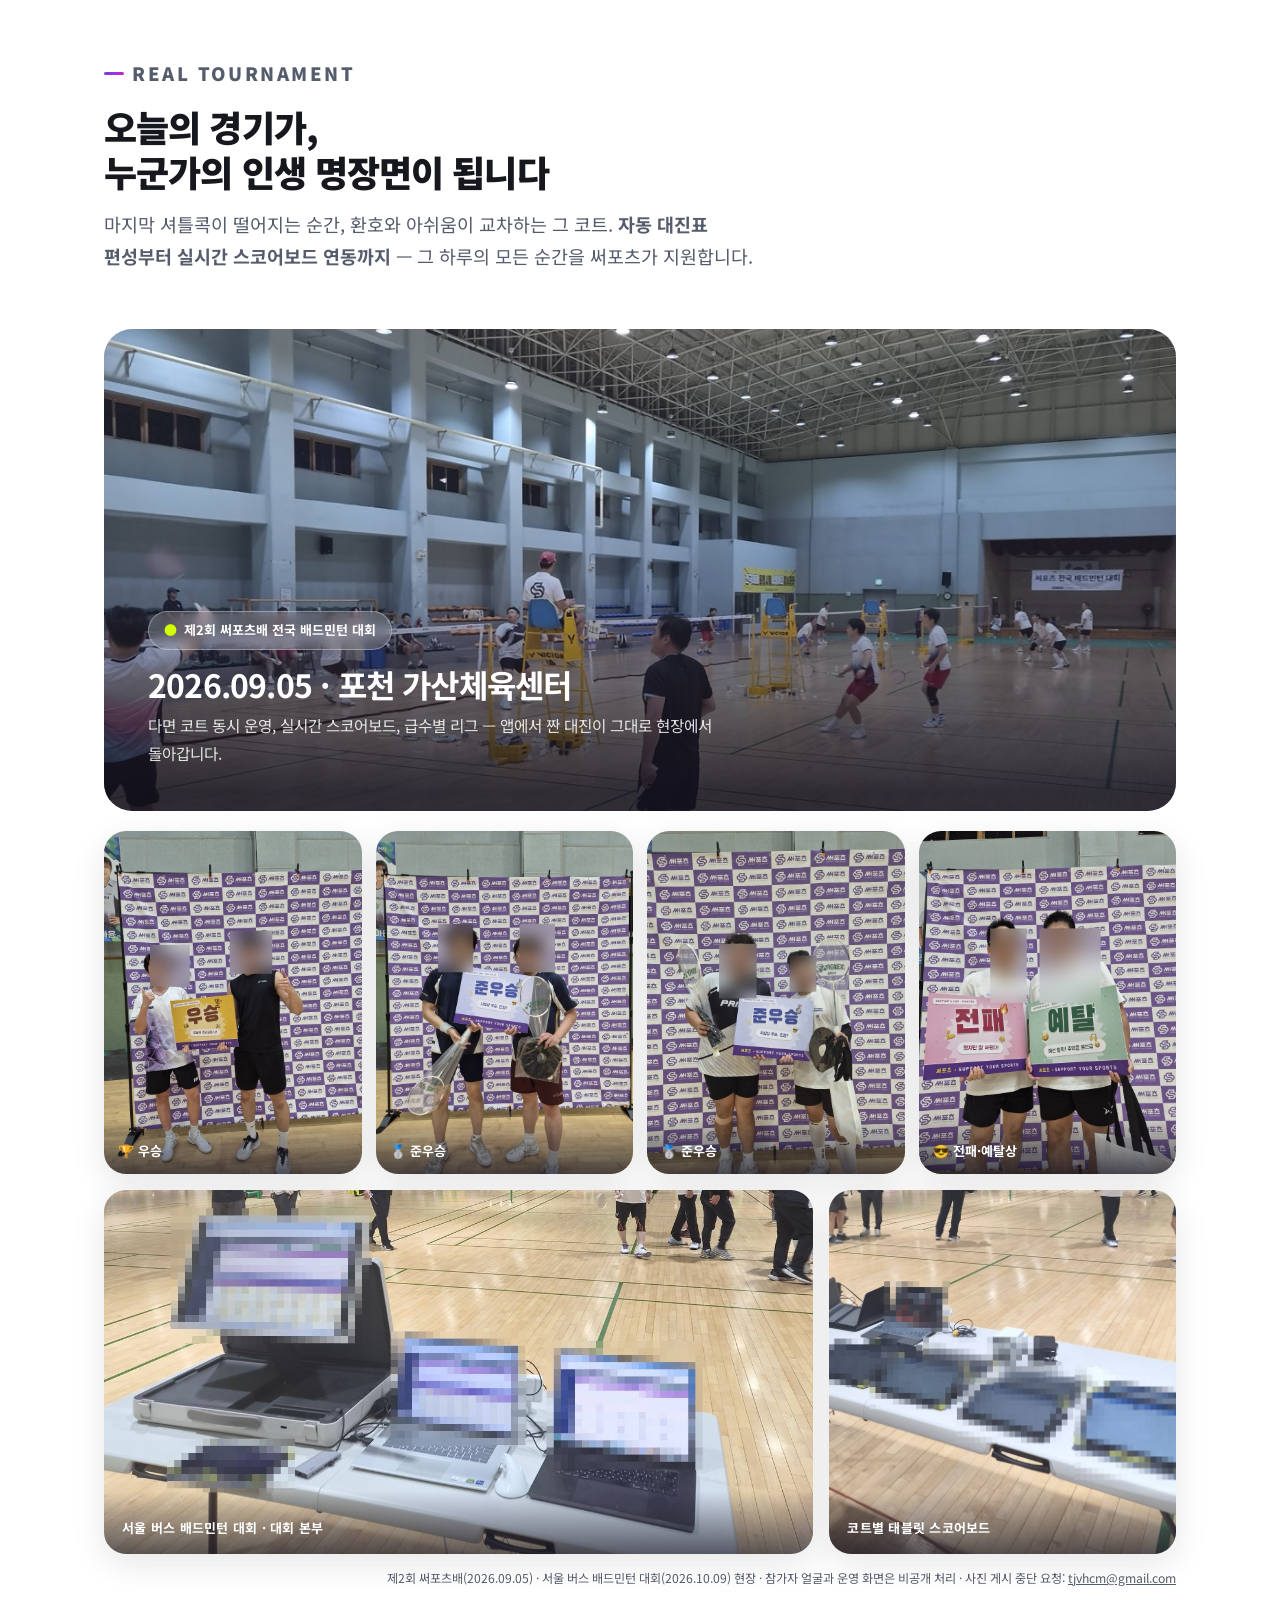
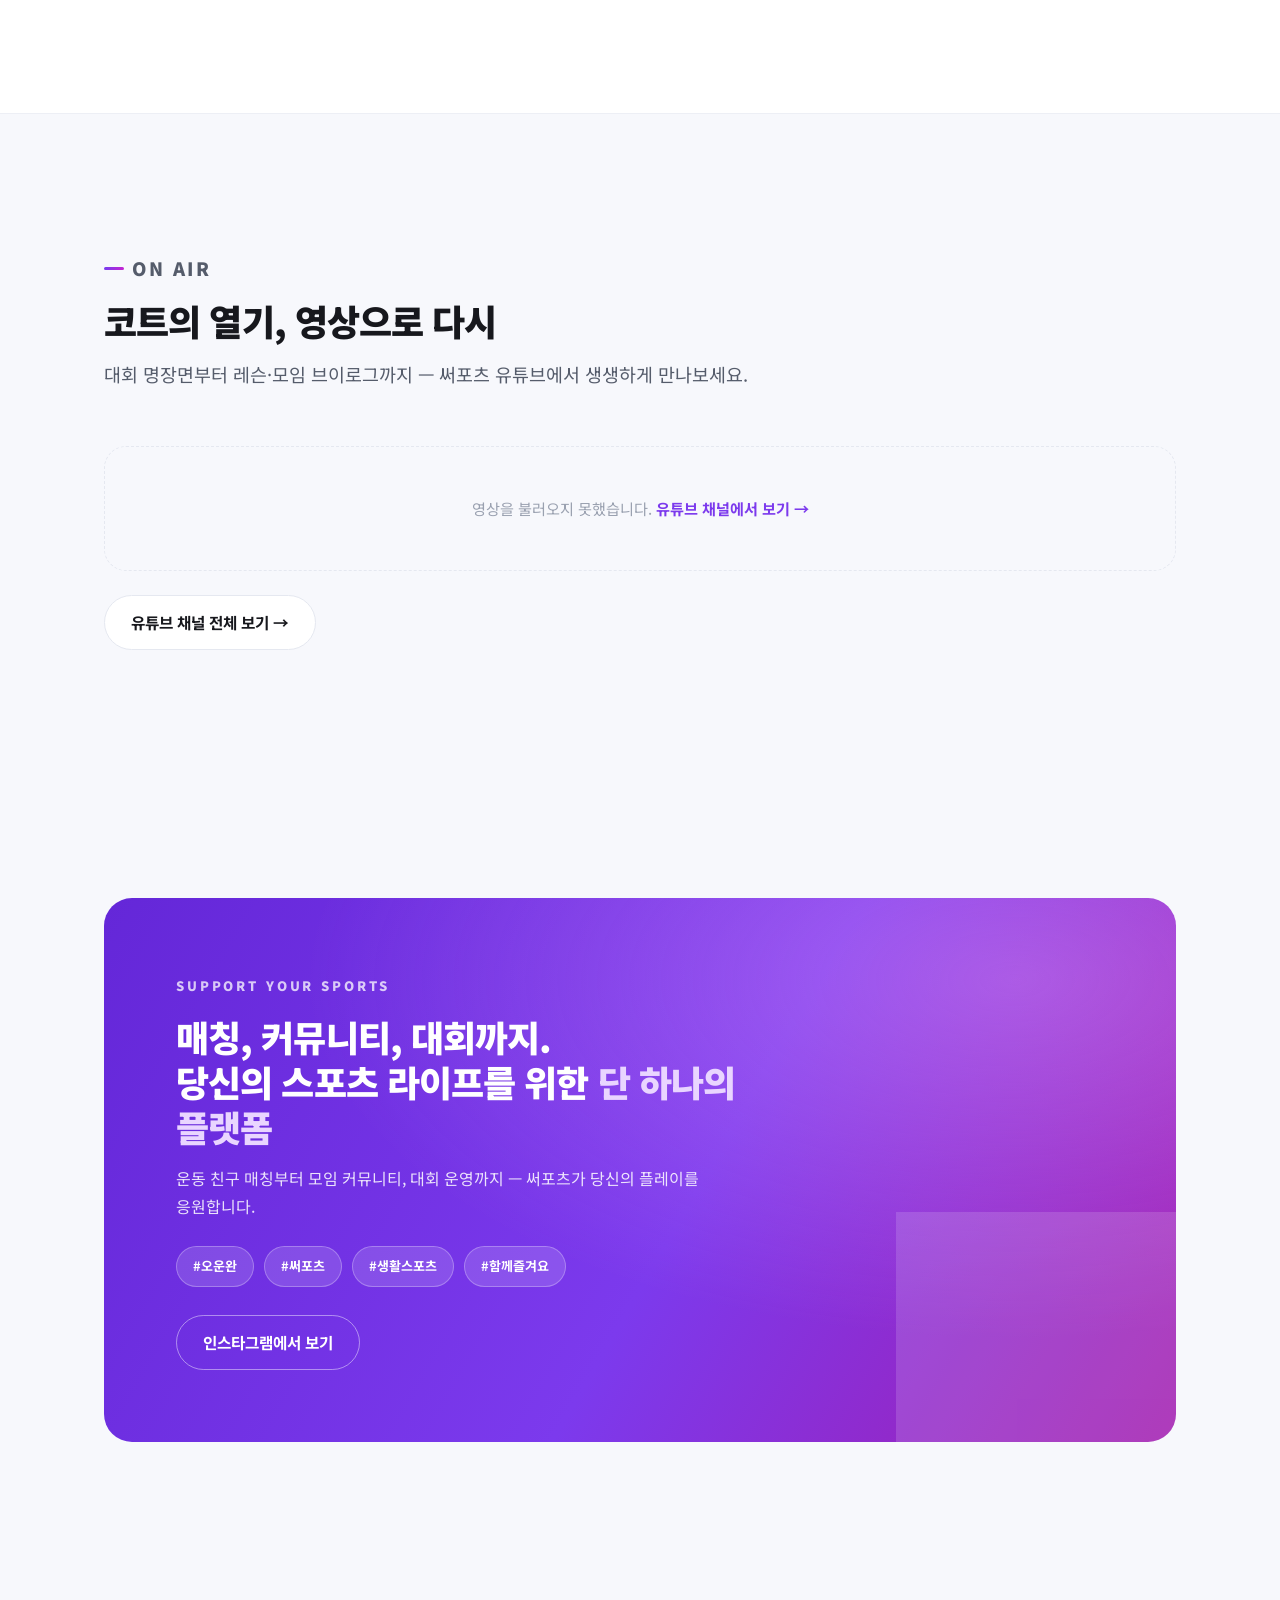
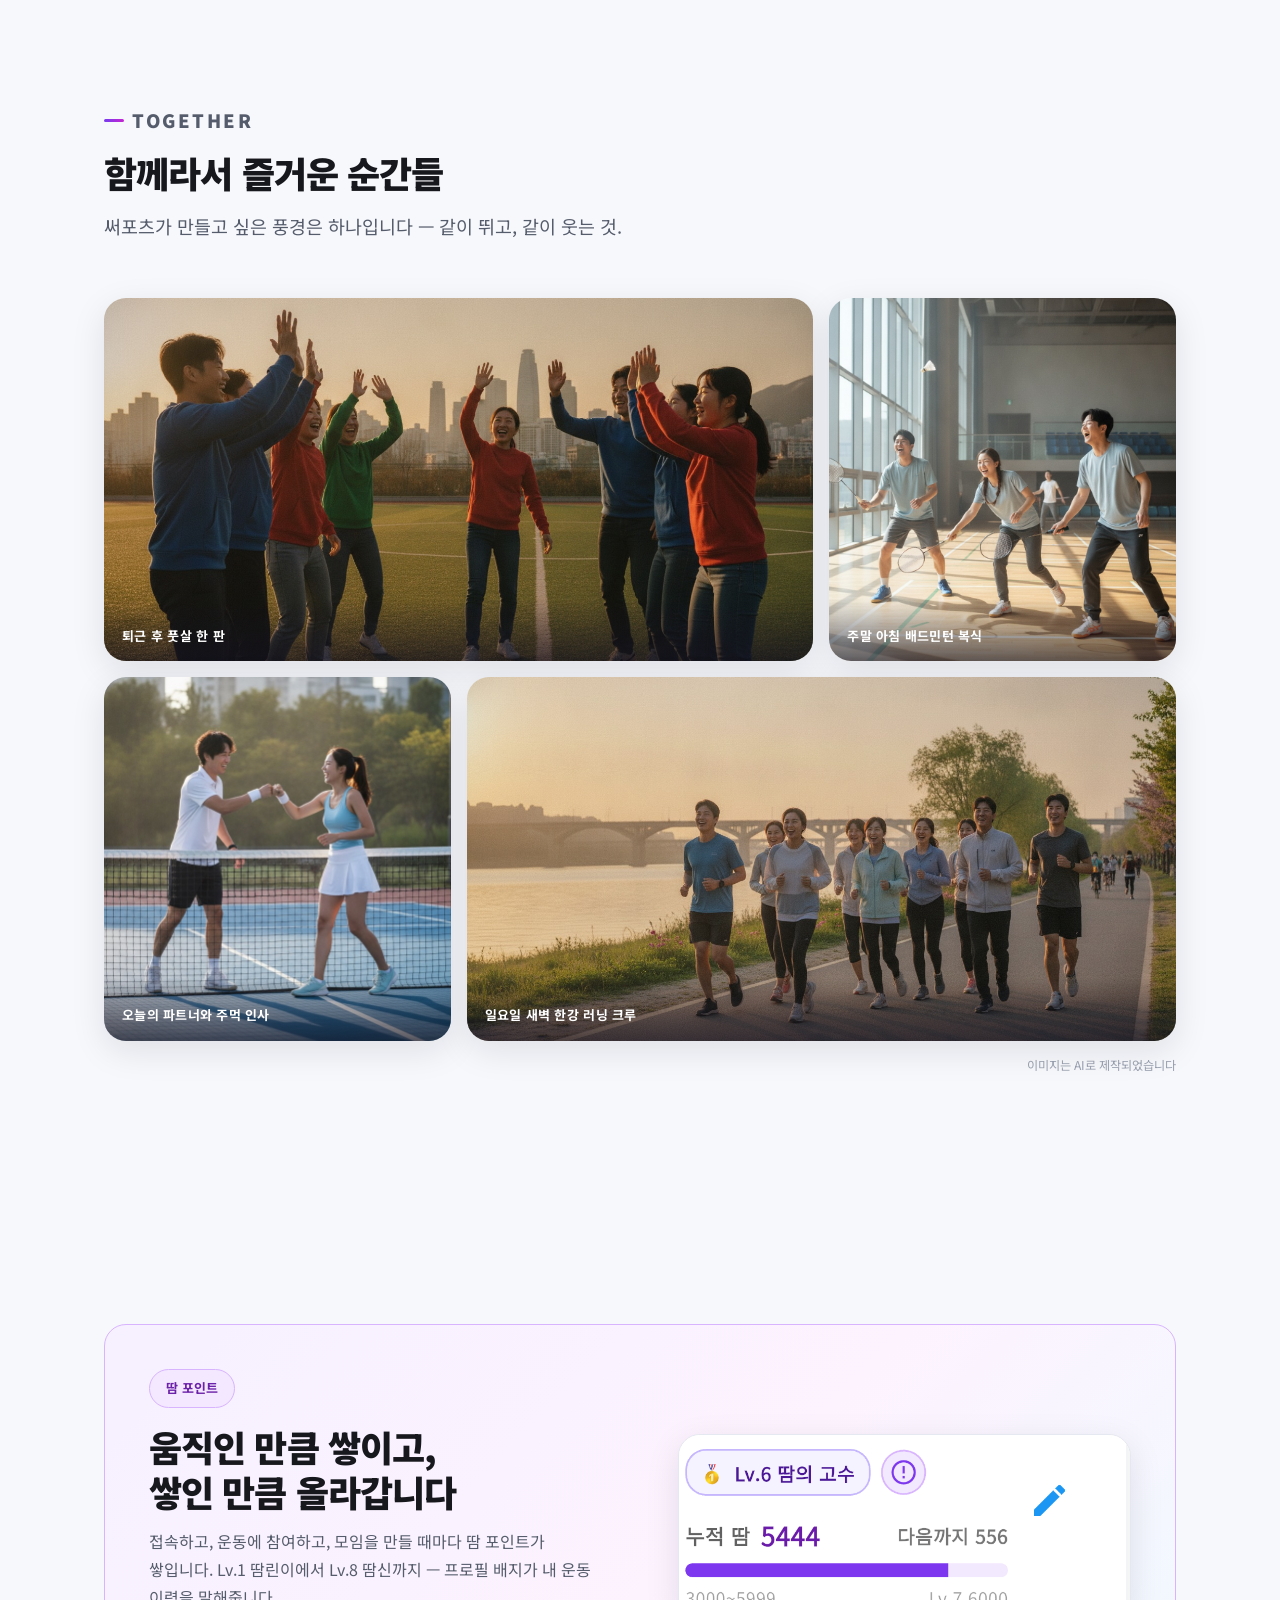
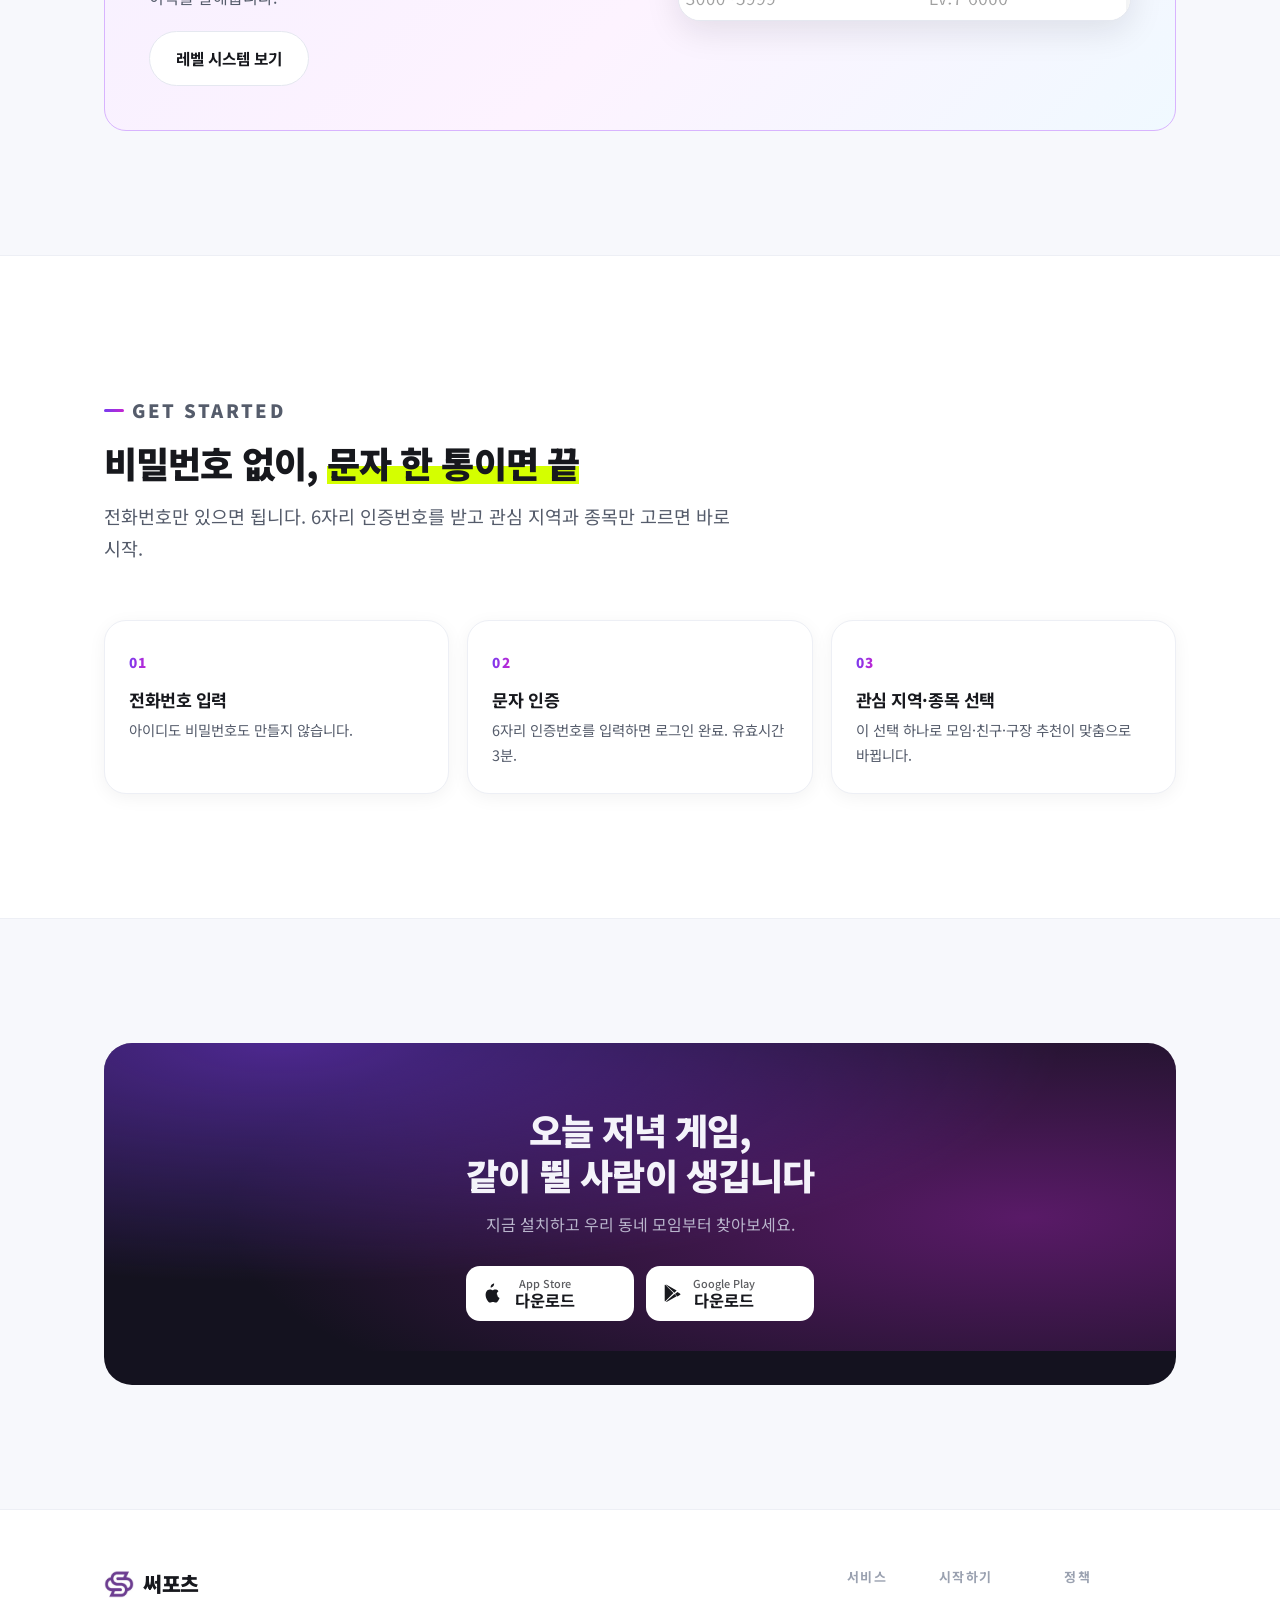
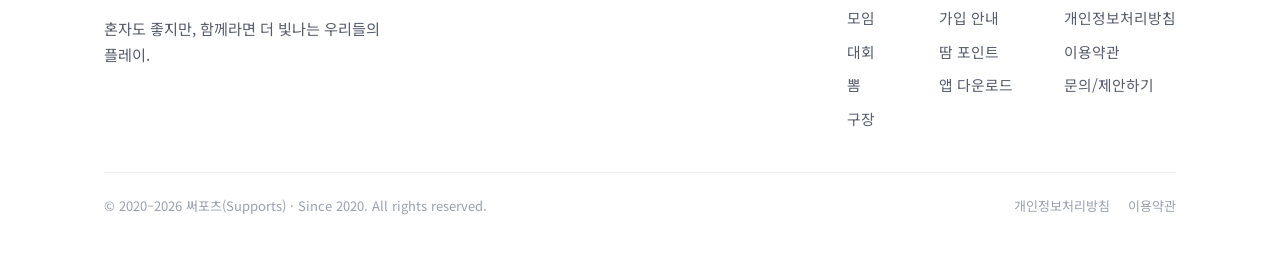
==== commit 06191777: "모임 업데이트: 홈 업데이트 소식 섹션·모임 메뉴 개편(회원관리·랜덤 대진표·참석 관리·회비 관리), 앱스토어 kr 링크 (v20261102a)" ====
--- a/index.html
+++ b/index.html
@@ -15,10 +15,10 @@
   <link rel="preconnect" href="https://fonts.googleapis.com">
   <link rel="preconnect" href="https://fonts.gstatic.com" crossorigin>
   <link href="https://fonts.googleapis.com/css2?family=Noto+Sans+KR:wght@400;500;700;900&display=swap" rel="stylesheet">
-  <link rel="stylesheet" href="css/tokens.css?v=20261027a">
-  <link rel="stylesheet" href="css/base.css?v=20261027a">
-  <link rel="stylesheet" href="css/layout.css?v=20261027a">
-  <link rel="stylesheet" href="css/components.css?v=20261027a">
+  <link rel="stylesheet" href="css/tokens.css?v=20261102a">
+  <link rel="stylesheet" href="css/base.css?v=20261102a">
+  <link rel="stylesheet" href="css/layout.css?v=20261102a">
+  <link rel="stylesheet" href="css/components.css?v=20261102a">
   <script>document.documentElement.classList.add("js");</script>
   <style>
     /* index 전용 — 히어로 */
@@ -196,7 +196,7 @@
       <li><a href="start.html" data-nav-link="start">시작하기</a></li>
     </ul>
     <div class="mobile-menu__stores">
-      <a class="store-btn" href="https://apps.apple.com/app/id6758224083" target="_blank" rel="noopener">
+      <a class="store-btn" href="https://apps.apple.com/kr/app/id6758224083" target="_blank" rel="noopener">
         <svg width="22" height="22" viewBox="0 0 24 24" fill="currentColor" aria-hidden="true"><path d="M16.634 13.684c.01 2.844 2.476 3.8 2.502 3.81-.023.076-.39 1.346-1.286 2.665-.776 1.134-1.585 2.263-2.855 2.285-1.25.02-1.65-.742-3.078-.742-1.428 0-1.876.72-3.058.762-1.226.04-2.16-1.237-2.946-2.376-1.606-2.327-2.827-6.58-1.182-9.434.816-1.417 2.275-2.31 3.864-2.336 1.127-.02 2.19.762 2.876.762.686 0 1.972-.942 3.322-.803.565.023 2.152.23 3.17 1.724-.078.05-1.9 1.11-1.88 3.424zm-4.398-9.06c.665-.805 1.113-1.922.99-3.033-.957.04-2.116.643-2.802 1.442-.614.706-1.152 1.84-1.008 2.923 1.07.085 2.158-.528 2.82-1.332z"/></svg>
         <span><span class="store-btn__label">App Store</span><span class="store-btn__name">다운로드</span></span>
       </a>
@@ -226,7 +226,7 @@
           가까운 구장을 찾는 일까지 — 전부 써포츠 하나면 됩니다.
         </p>
         <div class="store-row" id="download">
-          <a class="store-btn" href="https://apps.apple.com/app/id6758224083" target="_blank" rel="noopener">
+          <a class="store-btn" href="https://apps.apple.com/kr/app/id6758224083" target="_blank" rel="noopener">
             <svg width="22" height="22" viewBox="0 0 24 24" fill="currentColor" aria-hidden="true"><path d="M16.634 13.684c.01 2.844 2.476 3.8 2.502 3.81-.023.076-.39 1.346-1.286 2.665-.776 1.134-1.585 2.263-2.855 2.285-1.25.02-1.65-.742-3.078-.742-1.428 0-1.876.72-3.058.762-1.226.04-2.16-1.237-2.946-2.376-1.606-2.327-2.827-6.58-1.182-9.434.816-1.417 2.275-2.31 3.864-2.336 1.127-.02 2.19.762 2.876.762.686 0 1.972-.942 3.322-.803.565.023 2.152.23 3.17 1.724-.078.05-1.9 1.11-1.88 3.424zm-4.398-9.06c.665-.805 1.113-1.922.99-3.033-.957.04-2.116.643-2.802 1.442-.614.706-1.152 1.84-1.008 2.923 1.07.085 2.158-.528 2.82-1.332z"/></svg>
             <span><span class="store-btn__label">App Store</span><span class="store-btn__name">다운로드</span></span>
           </a>
@@ -249,6 +249,48 @@
     </div>
   </section>
 
+
+  <!-- 앱 7.9.0 모임 업데이트 안내 (2026-11-02 시안) -->
+  <section class="section" id="update" style="padding-top: clamp(48px, 7vw, 84px);">
+    <div class="container">
+      <div class="sec-head reveal">
+        <p class="eyebrow">Update · 앱 7.9.0</p>
+        <h2>모임 기능을<br><span class="mark-lime">새롭게 업데이트했습니다</span></h2>
+        <p>모임을 만들고 나면 회원관리, 랜덤 대진표, 참석 관리, 회비 관리까지 한 앱에서. 이제 우리 모임, 더 다양하게 즐겨 보세요.</p>
+      </div>
+      <div class="card-grid feat-grid">
+        <a href="groups.html#update" class="card reveal">
+          <div class="shot-card"><img src="assets/app3/group_feat_members.png" width="780" height="700" alt="모임관리 탭 가입 신청 목록 — 승인·거절 버튼(시연 데이터)" loading="lazy"></div>
+          <span class="card__num">01 · 회원관리</span>
+          <h3>가입 승인부터 부방장 지정까지</h3>
+          <p><span class="chip">운영진(방장·부방장)</span> 가입 신청 승인·거절과 부방장 지정을 운영진이 한곳에서</p>
+        </a>
+        <a href="groups.html#bracket" class="card reveal">
+          <div class="shot-card"><img src="assets/app3/group_feat_random.png" width="780" height="700" alt="랜덤 대진 진행 화면 — 점수 넣은 경기, 지금 1위, 내 다음 경기(시연 데이터)" loading="lazy"></div>
+          <span class="card__num">02 · 랜덤 대진표</span>
+          <h3>오늘 나온 사람으로 바로</h3>
+          <p><span class="chip">배드민턴 모임</span> 오늘 나온 사람으로 모두 같은 경기 수, 자동 편성</p>
+        </a>
+        <a href="groups.html#update" class="card reveal">
+          <div class="shot-card"><img src="assets/app3/group_feat_attendance.png" width="780" height="700" alt="운동 일정 참석 현황 — 참석·불참·미응답 인원(시연 데이터)" loading="lazy"></div>
+          <span class="card__num">03 · 참석 관리</span>
+          <h3>누가 오는지 한눈에</h3>
+          <p>다음 운동 참석·불참을 바로 누르고, 누가 오는지 한눈에</p>
+        </a>
+        <a href="groups.html#update" class="card reveal">
+          <div class="shot-card"><img src="assets/app3/group_feat_fee.png" width="780" height="700" alt="이번 달 회비 현황 — 전체·완납·미납 인원과 미납자 목록(시연 데이터)" loading="lazy"></div>
+          <span class="card__num">04 · 회비 관리</span>
+          <h3>이번 달 회비, 누가 냈는지</h3>
+          <p><span class="chip">운영진(방장·부방장)</span> 월회비·입금·지출·미납 확인까지 앱에서 정리</p>
+        </a>
+      </div>
+      <div class="case__actions" style="justify-content: center; margin-top: 28px;">
+        <a class="btn btn--violet" href="groups.html">모임 기능 자세히 보기</a>
+        <a class="btn btn--ghost" href="#download">앱 업데이트하기</a>
+      </div>
+      <p class="photo-note">처음 모임을 만들면 앱이 사용법을 차례로 안내해 드려요 · 앱 화면 일부, 시연용 가명 데이터</p>
+    </div>
+  </section>
 
   <!-- 최근 운영 대회 — 제46회 도봉구청장기 배드민턴대회 (2026-10-27 추가) -->
   <section class="section section--raise" id="recent-tournament" style="padding-top: clamp(48px, 7vw, 84px);">
@@ -310,7 +352,7 @@
         <a href="groups.html" class="tabcard reveal">
           <span class="tabcard__tab">TAB 01</span>
           <h3>모임</h3>
-          <p>우리 동네 운동 모임 찾기, 일정·회비·채팅까지 한곳에서.</p>
+          <p>우리 동네 운동 모임 찾기, 회원·참석·회비·대진표까지 한곳에서.</p>
           <span class="tabcard__go">자세히 보기 →</span>
         </a>
         <a href="bbom.html" class="tabcard reveal">
@@ -352,23 +394,23 @@
       <div class="split reveal">
         <div class="split__body">
           <h3>운동 모임, 만들고 굴리는 재미</h3>
-          <p>모임을 만들면 일정 관리, 참석 체크, 채팅, 갤러리, 회비 정리까지 따라옵니다. 잘 운영되는 모임에는 「써포츠 인증」 배지가 붙습니다.</p>
+          <p>모임을 만들면 회원관리, 참석 관리, 회비 관리, 채팅·사진첩이 따라오고, 처음 한 번은 앱이 사용법을 안내합니다. 잘 운영되는 모임에는 「써포츠 인증」 배지가 붙습니다.</p>
           <ul class="split__points">
-            <li>일정마다 참석(RSVP) 집계와 리마인드</li>
+            <li>운동마다 참석·불참·미응답 한눈에</li>
             <li>모임 전용 채팅과 사진첩</li>
             <li>정원 최대 500명 — 소모임부터 대형 클럽까지</li>
           </ul>
           <a href="groups.html" class="btn btn--ghost">모임 기능 보기</a>
         </div>
         <div class="split__media">
-          <div class="phone phone--sm"><img src="assets/app2/groups.png" alt="써포츠 모임 탭 — 내 모임 목록과 써포츠 인증 배지" loading="lazy"></div>
+          <div class="phone phone--sm phone--app"><img src="assets/app3/group_bento.png" width="780" height="1552" alt="써포츠 모임정보 화면 — 다음 운동 카드와 대진표·회원·사진첩·채팅 카드(시연 데이터)" loading="lazy"></div>
         </div>
       </div>
 
       <div class="split split--flip reveal">
         <div class="split__body">
           <h3>대진표는 앱이 짭니다</h3>
-          <p>모임 일정에서 참가자를 체크하면 전원이 같은 수의 경기를 뛰는 2:2 복식 대진이 자동으로 완성됩니다. 랜덤·수동·우당탕탕, 세 가지 방식.</p>
+          <p>오늘 참석자를 고르면 모두 같은 수의 경기를 뛰는 2:2 복식 대진이 자동으로 짜집니다. 직접 짜는 수동 대진표도 있어요(배드민턴 모임).</p>
           <div class="page-hero__chips">
             <span class="chip">코트 <b>1–8</b>면</span>
             <span class="chip">최소 <b>4</b>명</span>
@@ -376,7 +418,7 @@
           </div>
         </div>
         <div class="split__media">
-          <div class="phone phone--sm"><img src="assets/app2/random_bracket.png" alt="랜덤 대진표 생성 화면 — 운동일정 선택과 코트 수 설정" loading="lazy"></div>
+          <div class="phone phone--sm phone--app"><img src="assets/app3/group_random_setup.png" width="780" height="1552" alt="랜덤 대진표 만들기 화면 — 참가자 선택과 코트 수 설정(시연 데이터)" loading="lazy"></div>
         </div>
       </div>
 
@@ -553,7 +595,7 @@
         <h2>오늘 저녁 게임,<br>같이 뛸 사람이 생깁니다</h2>
         <p>지금 설치하고 우리 동네 모임부터 찾아보세요.</p>
         <div class="store-row">
-          <a class="store-btn" href="https://apps.apple.com/app/id6758224083" target="_blank" rel="noopener">
+          <a class="store-btn" href="https://apps.apple.com/kr/app/id6758224083" target="_blank" rel="noopener">
             <svg width="22" height="22" viewBox="0 0 24 24" fill="currentColor" aria-hidden="true"><path d="M16.634 13.684c.01 2.844 2.476 3.8 2.502 3.81-.023.076-.39 1.346-1.286 2.665-.776 1.134-1.585 2.263-2.855 2.285-1.25.02-1.65-.742-3.078-.742-1.428 0-1.876.72-3.058.762-1.226.04-2.16-1.237-2.946-2.376-1.606-2.327-2.827-6.58-1.182-9.434.816-1.417 2.275-2.31 3.864-2.336 1.127-.02 2.19.762 2.876.762.686 0 1.972-.942 3.322-.803.565.023 2.152.23 3.17 1.724-.078.05-1.9 1.11-1.88 3.424zm-4.398-9.06c.665-.805 1.113-1.922.99-3.033-.957.04-2.116.643-2.802 1.442-.614.706-1.152 1.84-1.008 2.923 1.07.085 2.158-.528 2.82-1.332z"/></svg>
             <span><span class="store-btn__label">App Store</span><span class="store-btn__name">다운로드</span></span>
           </a>
@@ -638,7 +680,7 @@
   </div>
 </div>
 
-<script src="js/main.js?v=20261027a" defer></script>
+<script src="js/main.js?v=20261102a" defer></script>
 <script>
 /* 대회 포스터 팝업 — 대회일(2026-09-05) 지나면 자동 미노출, "오늘 하루 보지 않기" localStorage */
 (function () {
--- a/css/components.css
+++ b/css/components.css
@@ -1354,3 +1354,73 @@
     flex: 1 1 100%;
   }
 }
+
+/* ═══ 2026-11-02 모임 업데이트(앱 7.9.0) 시안 — 최소 추가 ═══ */
+/* 앱바를 잘라낸 앱 화면(780×1552) — 폰 목업 비율을 캡처에 맞춤 */
+.phone--app img {
+  aspect-ratio: 780 / 1552;
+}
+
+/* 원본 비율 앱 화면 일부(폰 폭) */
+.shot-card--phone {
+  max-width: 300px;
+}
+
+/* 업데이트 4가지(회원관리·랜덤 대진표·출석관리·회비 관리) */
+.feat-grid {
+  grid-template-columns: repeat(4, minmax(0, 1fr));
+}
+
+.feat-grid .card {
+  padding: 16px 16px 22px;
+}
+
+.feat-grid .shot-card {
+  margin-bottom: 18px;
+  box-shadow: none;
+  border-color: var(--line-soft);
+  border-radius: var(--r-md);
+}
+
+@media (max-width: 1000px) {
+  .feat-grid {
+    grid-template-columns: repeat(2, minmax(0, 1fr));
+  }
+}
+
+@media (max-width: 560px) {
+  .feat-grid {
+    grid-template-columns: 1fr;
+  }
+}
+
+/* 앱 화면 위쪽 일부만 보이는 폰 목업 — 아래는 흐리게 사라짐 */
+.phone--peek {
+  border-bottom-left-radius: 0;
+  border-bottom-right-radius: 0;
+  border-bottom: 0;
+  padding-bottom: 0;
+  -webkit-mask-image: linear-gradient(to bottom, #000 78%, transparent);
+  mask-image: linear-gradient(to bottom, #000 78%, transparent);
+}
+
+.phone--peek img {
+  aspect-ratio: auto;
+  border-bottom-left-radius: 0;
+  border-bottom-right-radius: 0;
+}
+
+/* 폰 2대 나란히 — 좁은 화면에서 반씩 줄여 가로 넘침 방지 */
+@media (max-width: 600px) {
+  .phone-duo--fit {
+    gap: 12px;
+  }
+  .phone-duo--fit .phone {
+    width: calc(50% - 6px);
+    padding: 8px;
+    border-radius: 28px;
+  }
+  .phone-duo--fit .phone img {
+    border-radius: 21px;
+  }
+}
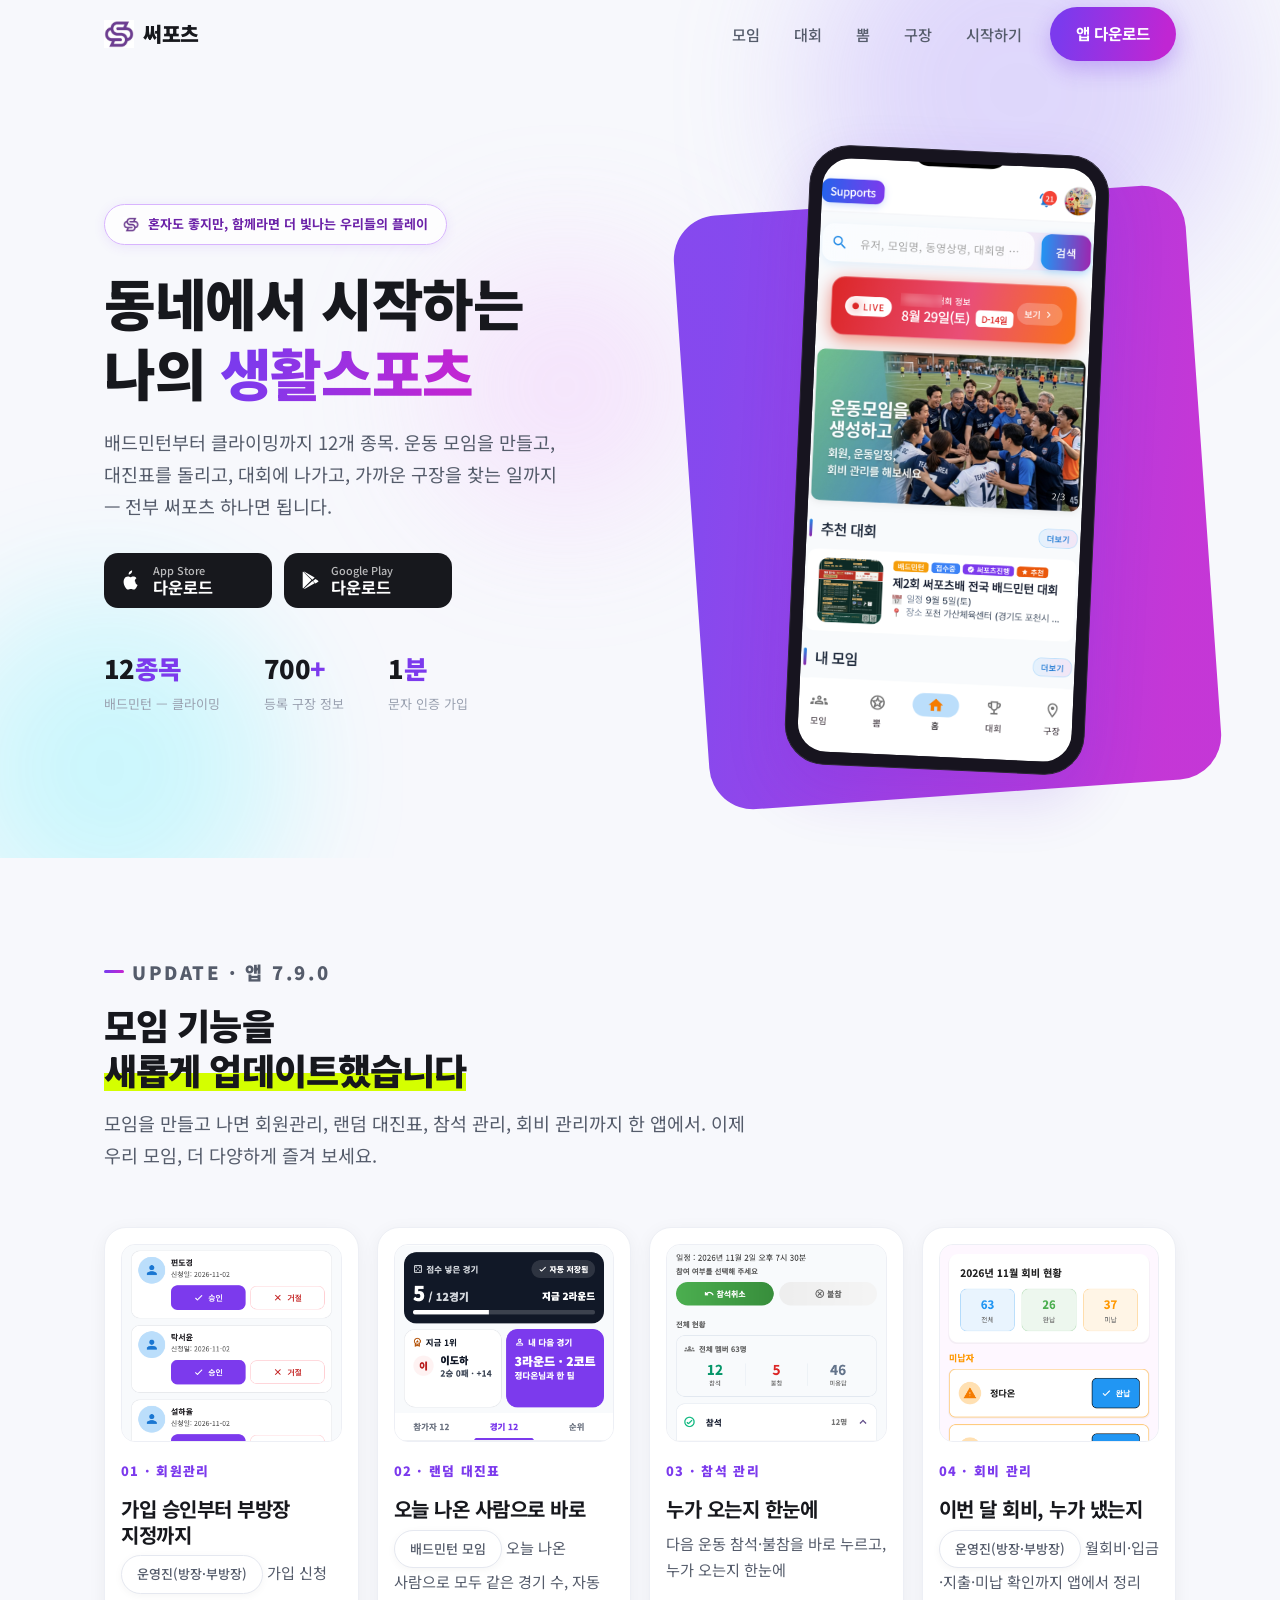
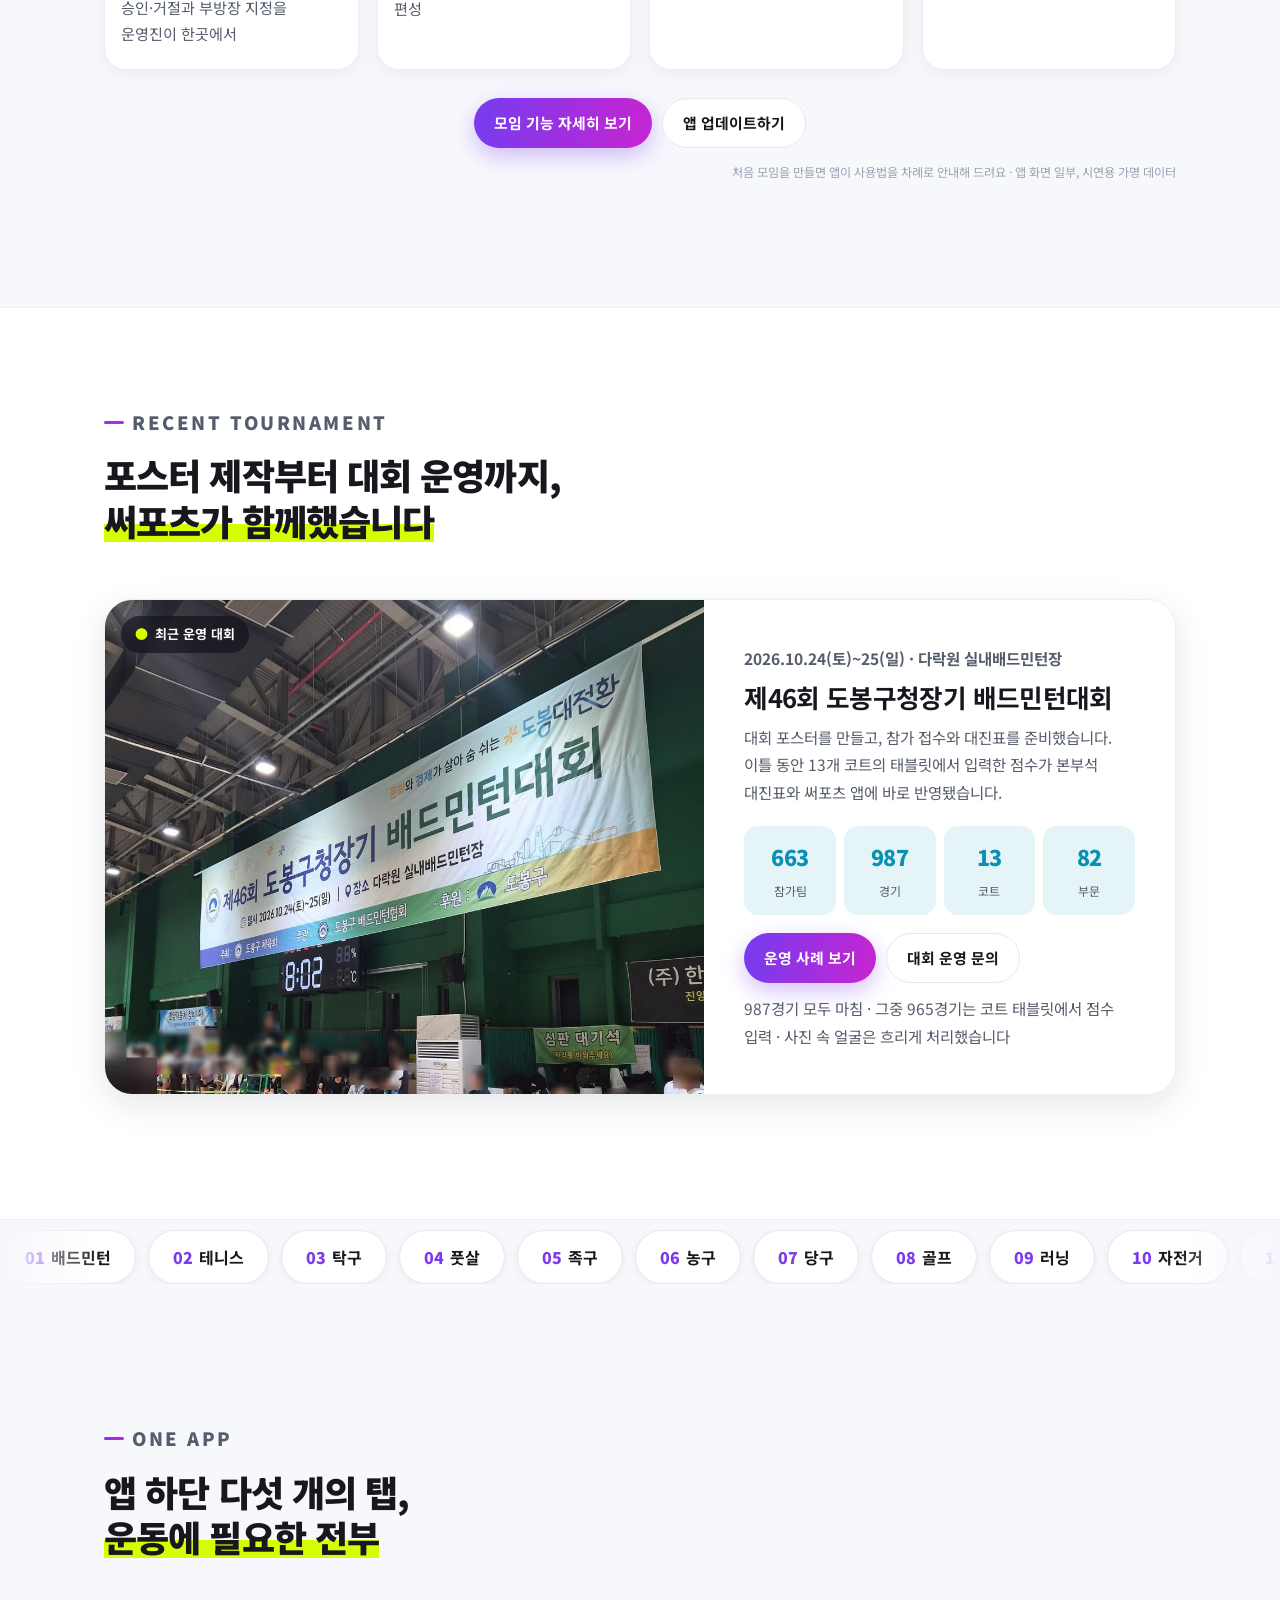
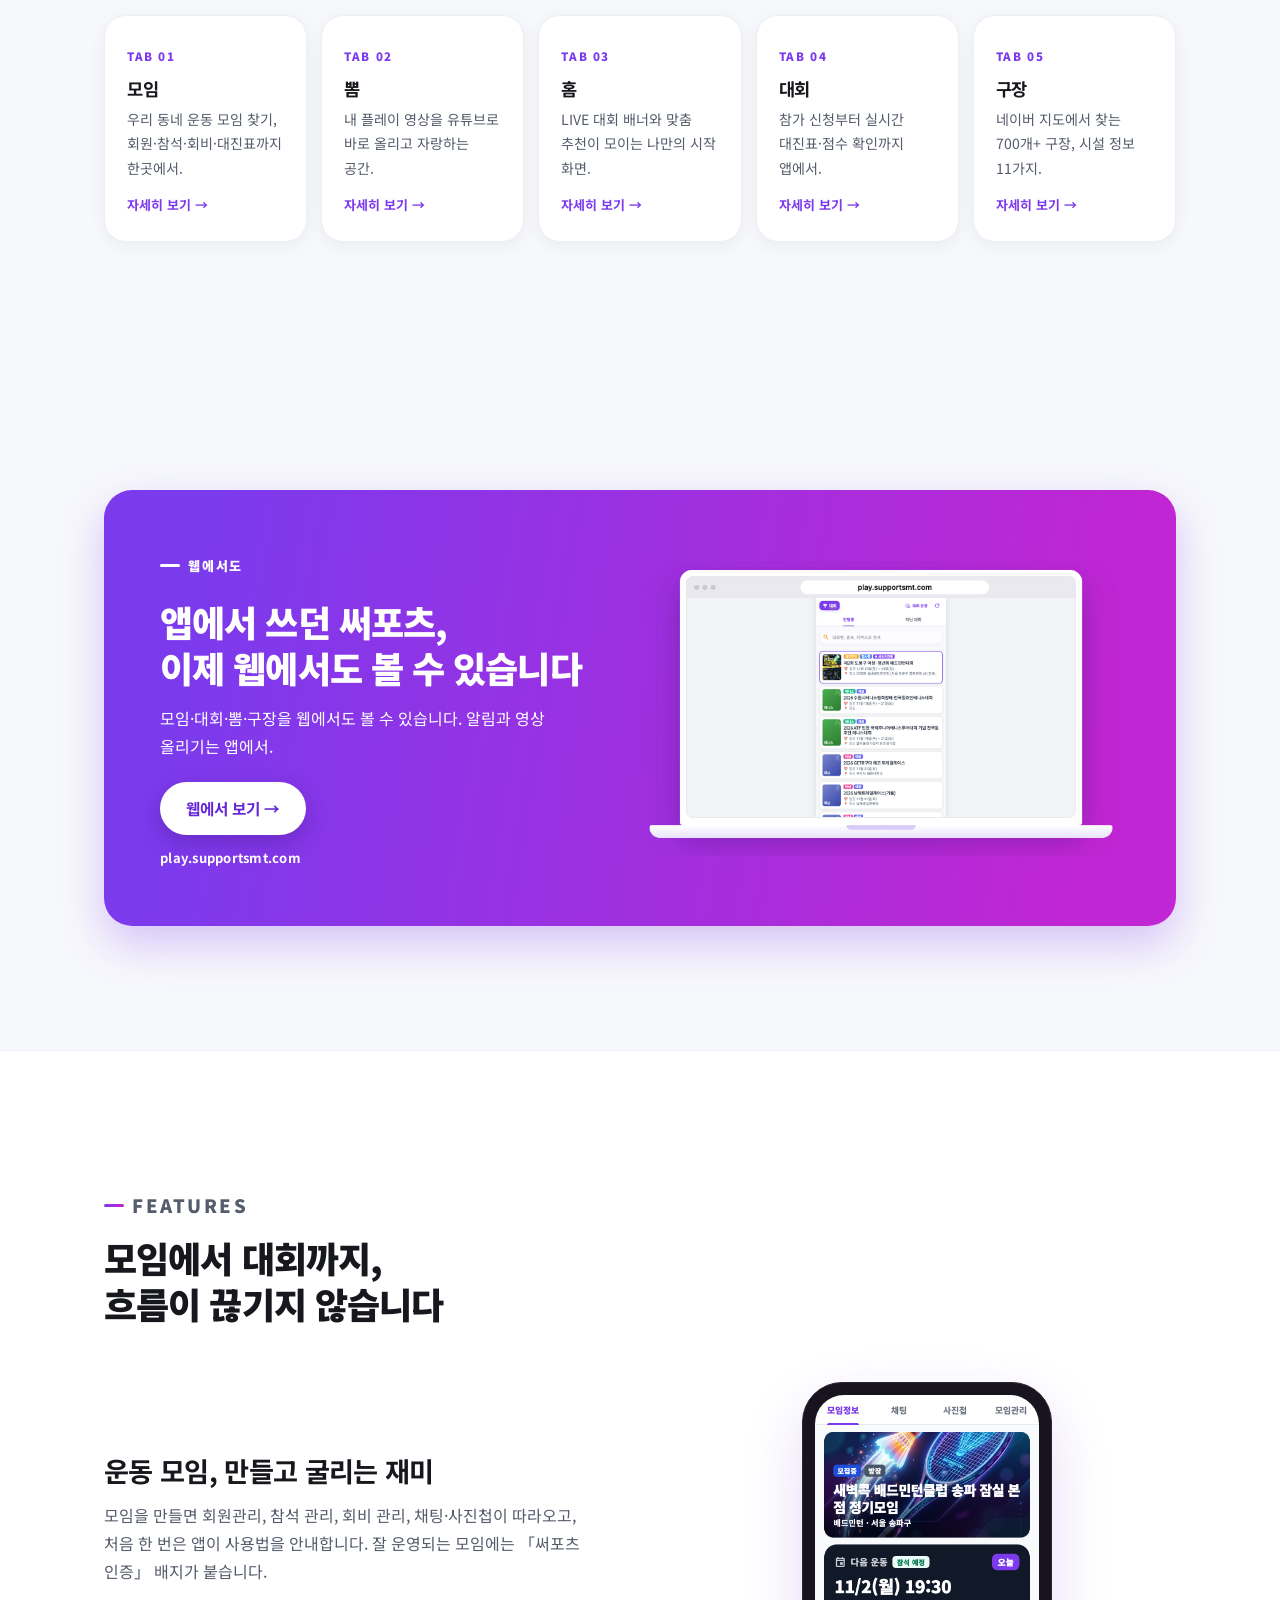
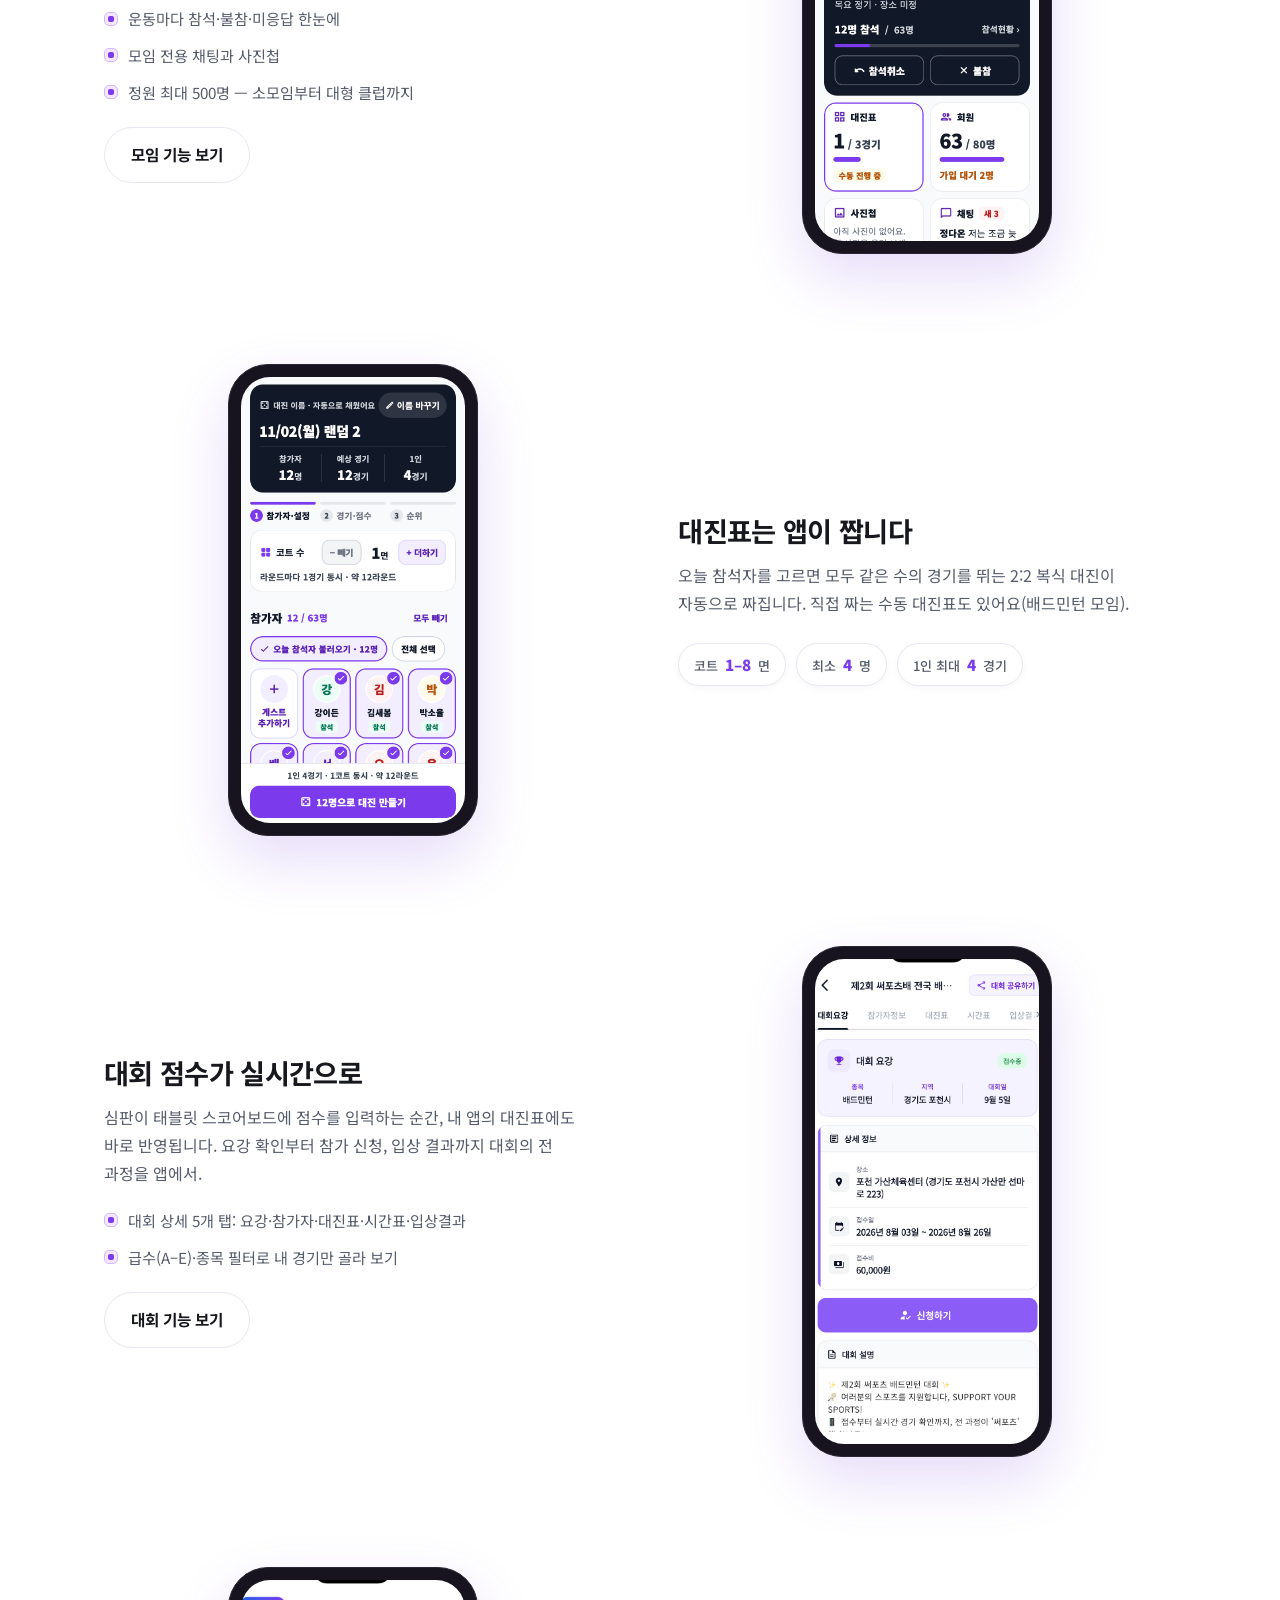
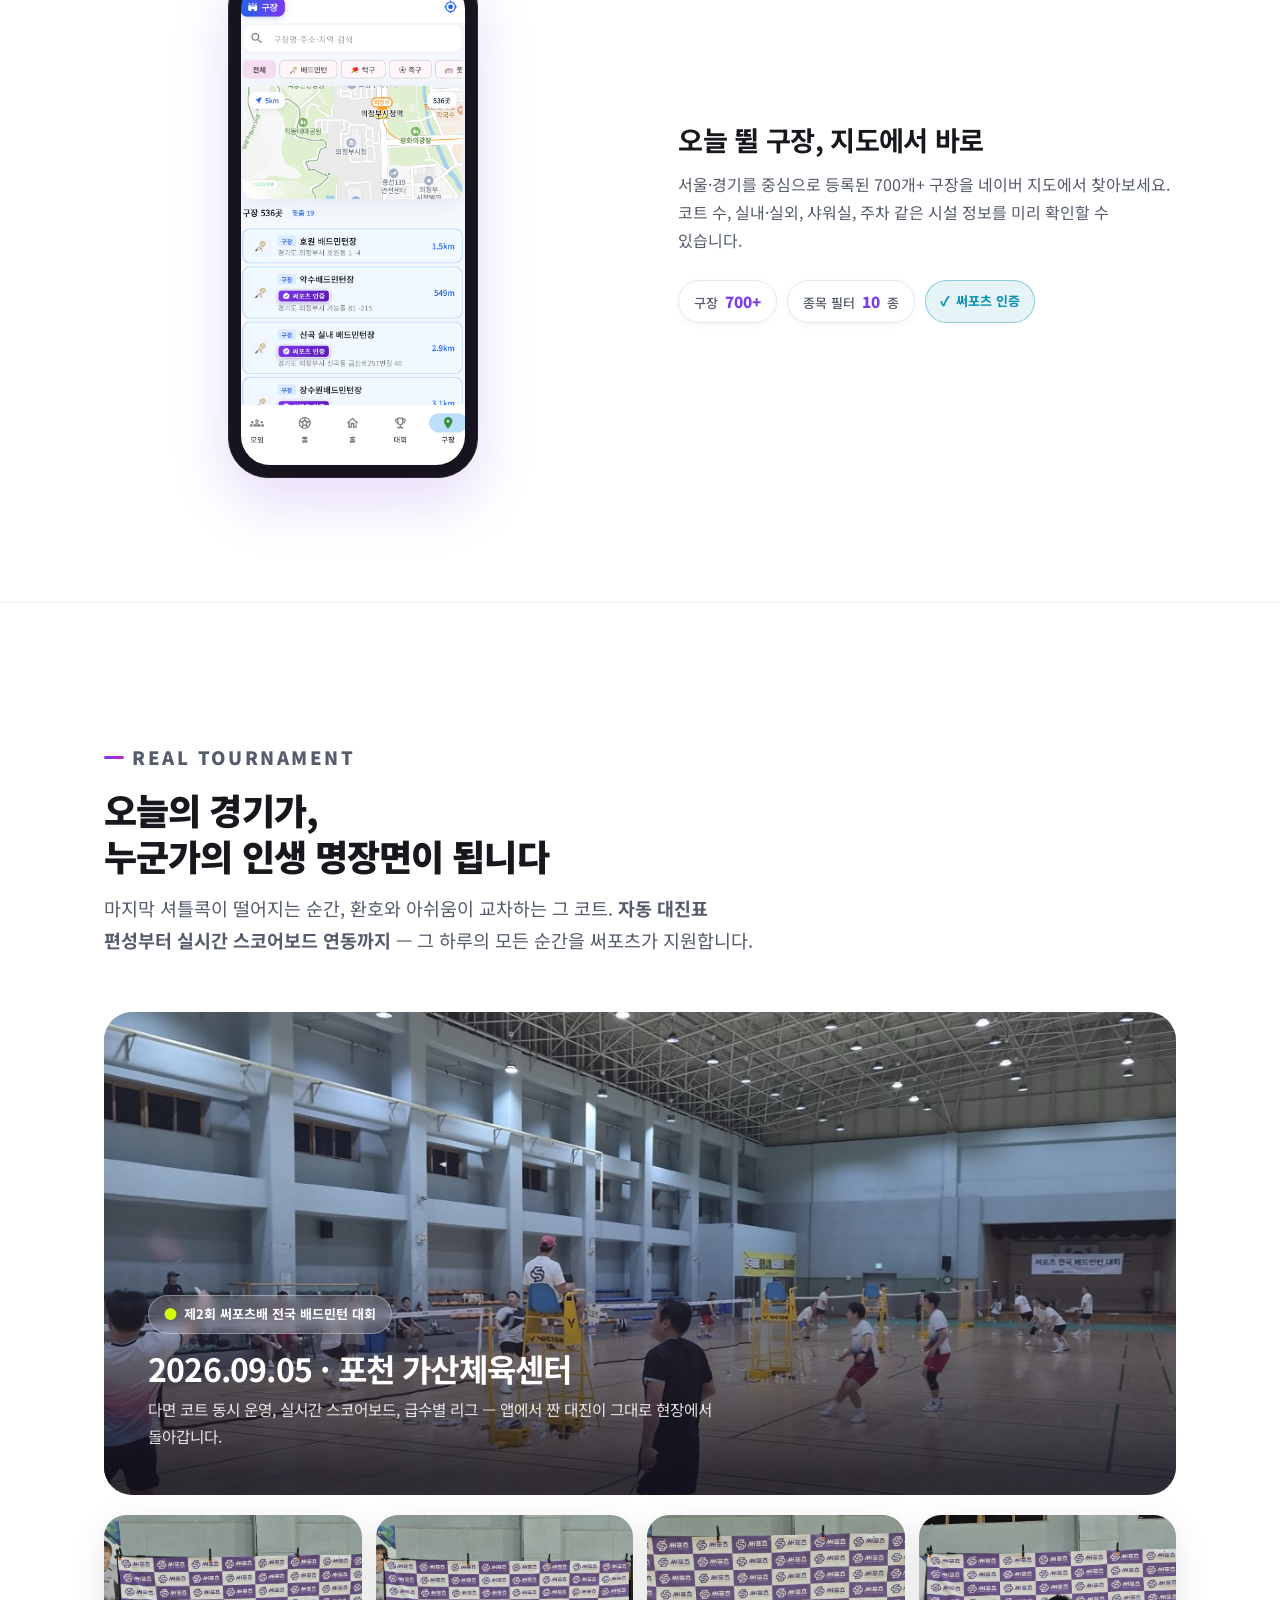
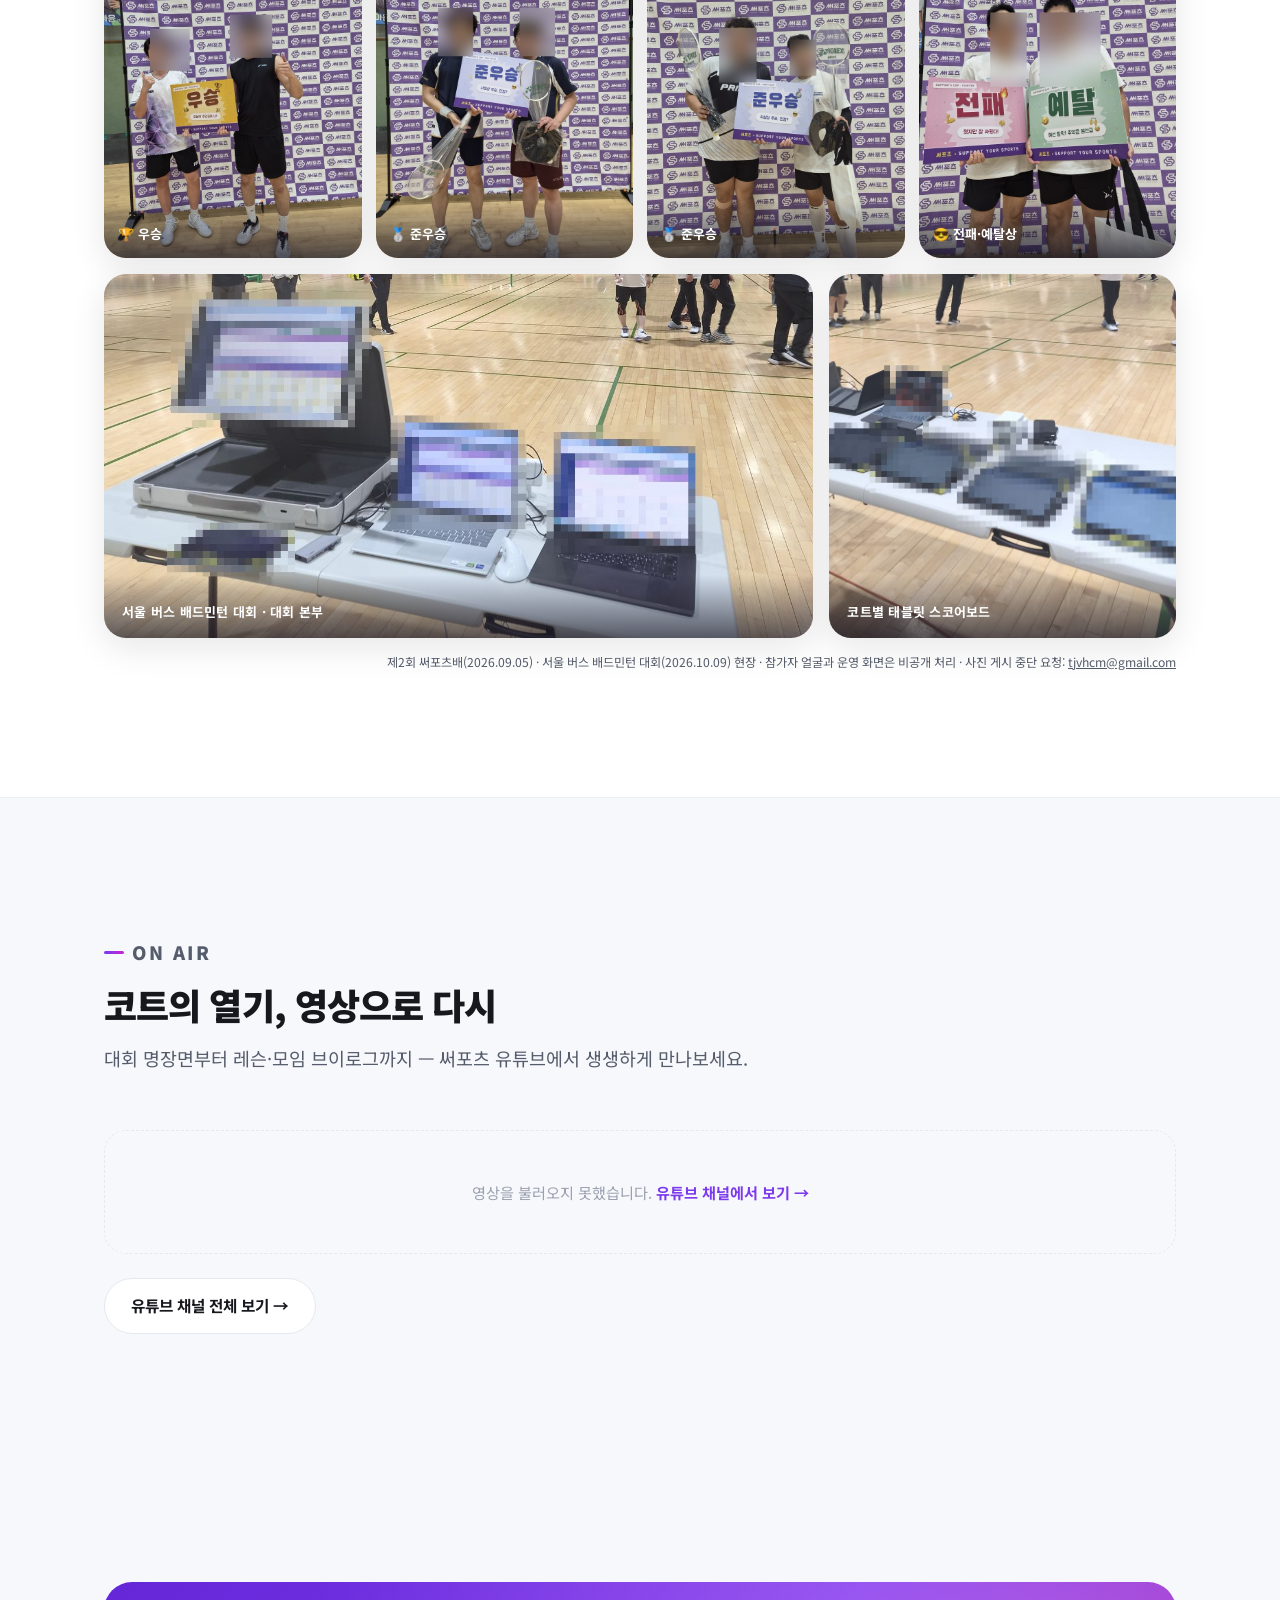
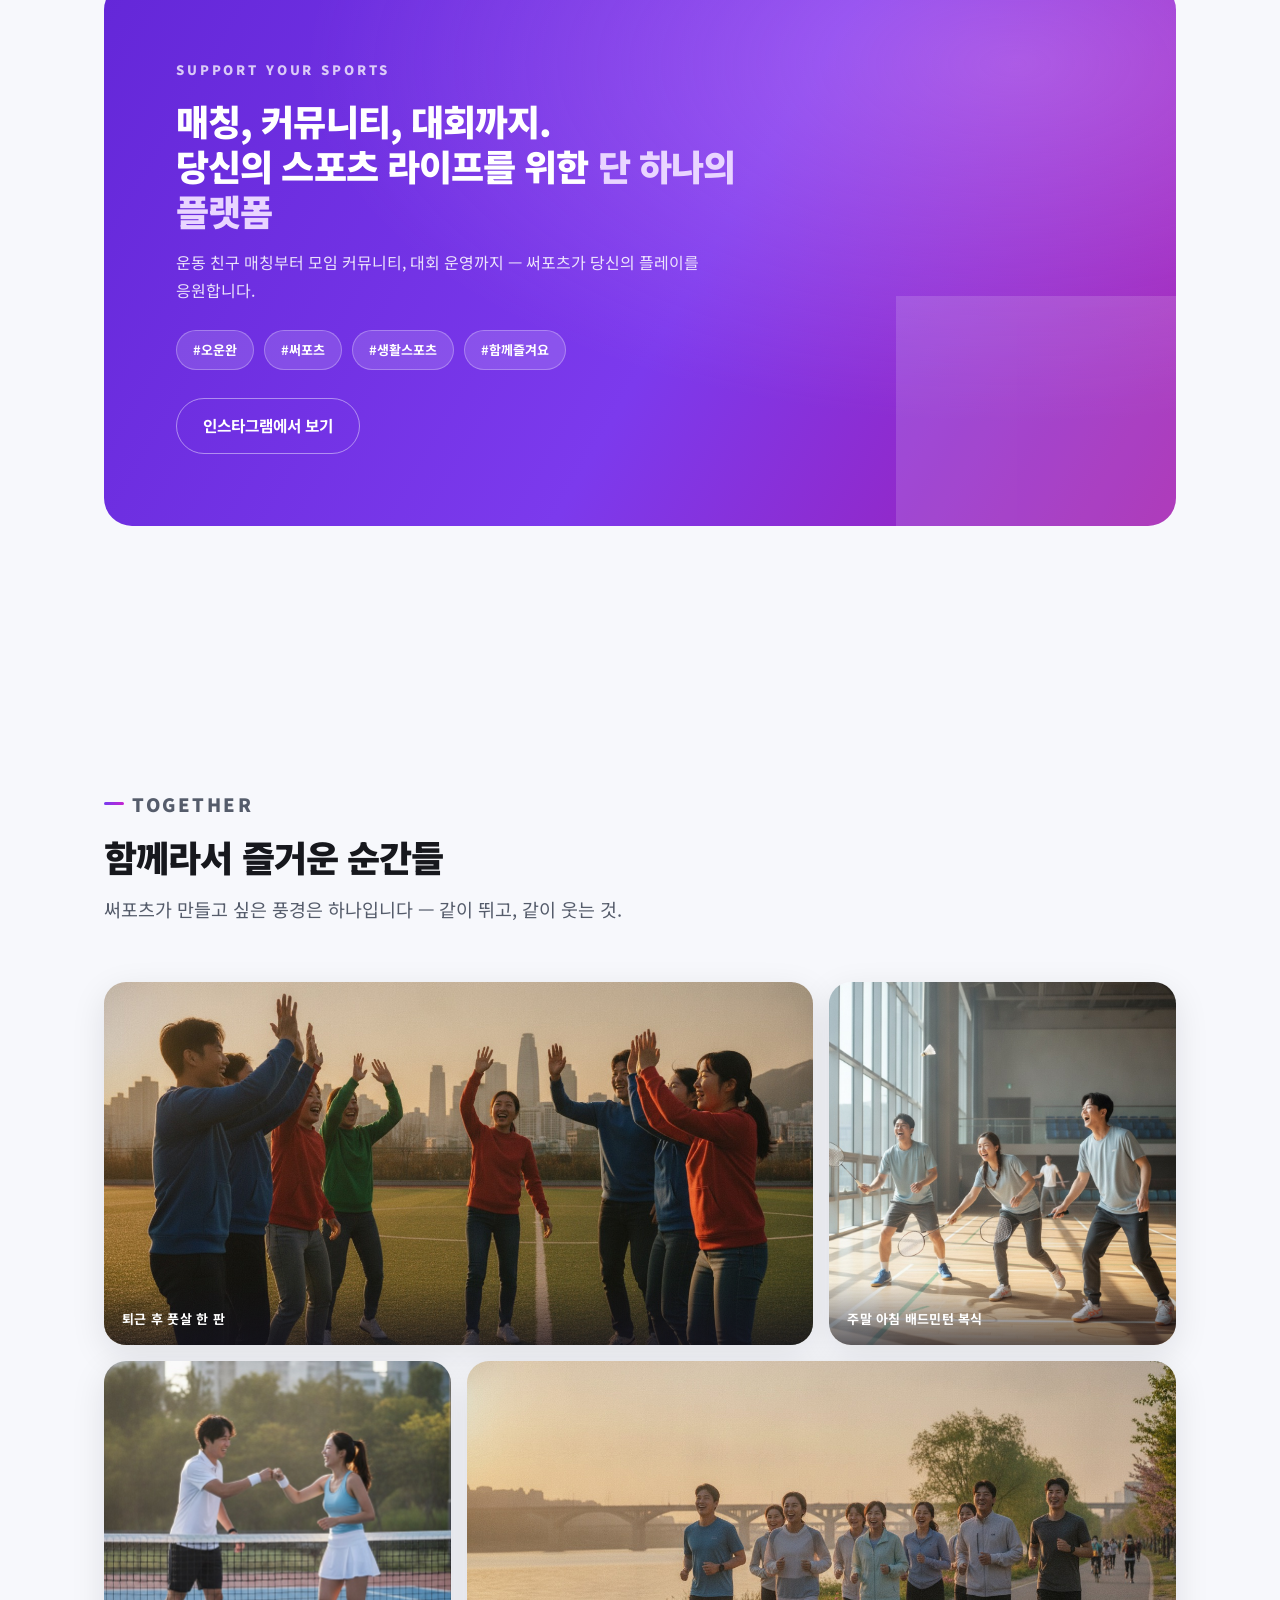
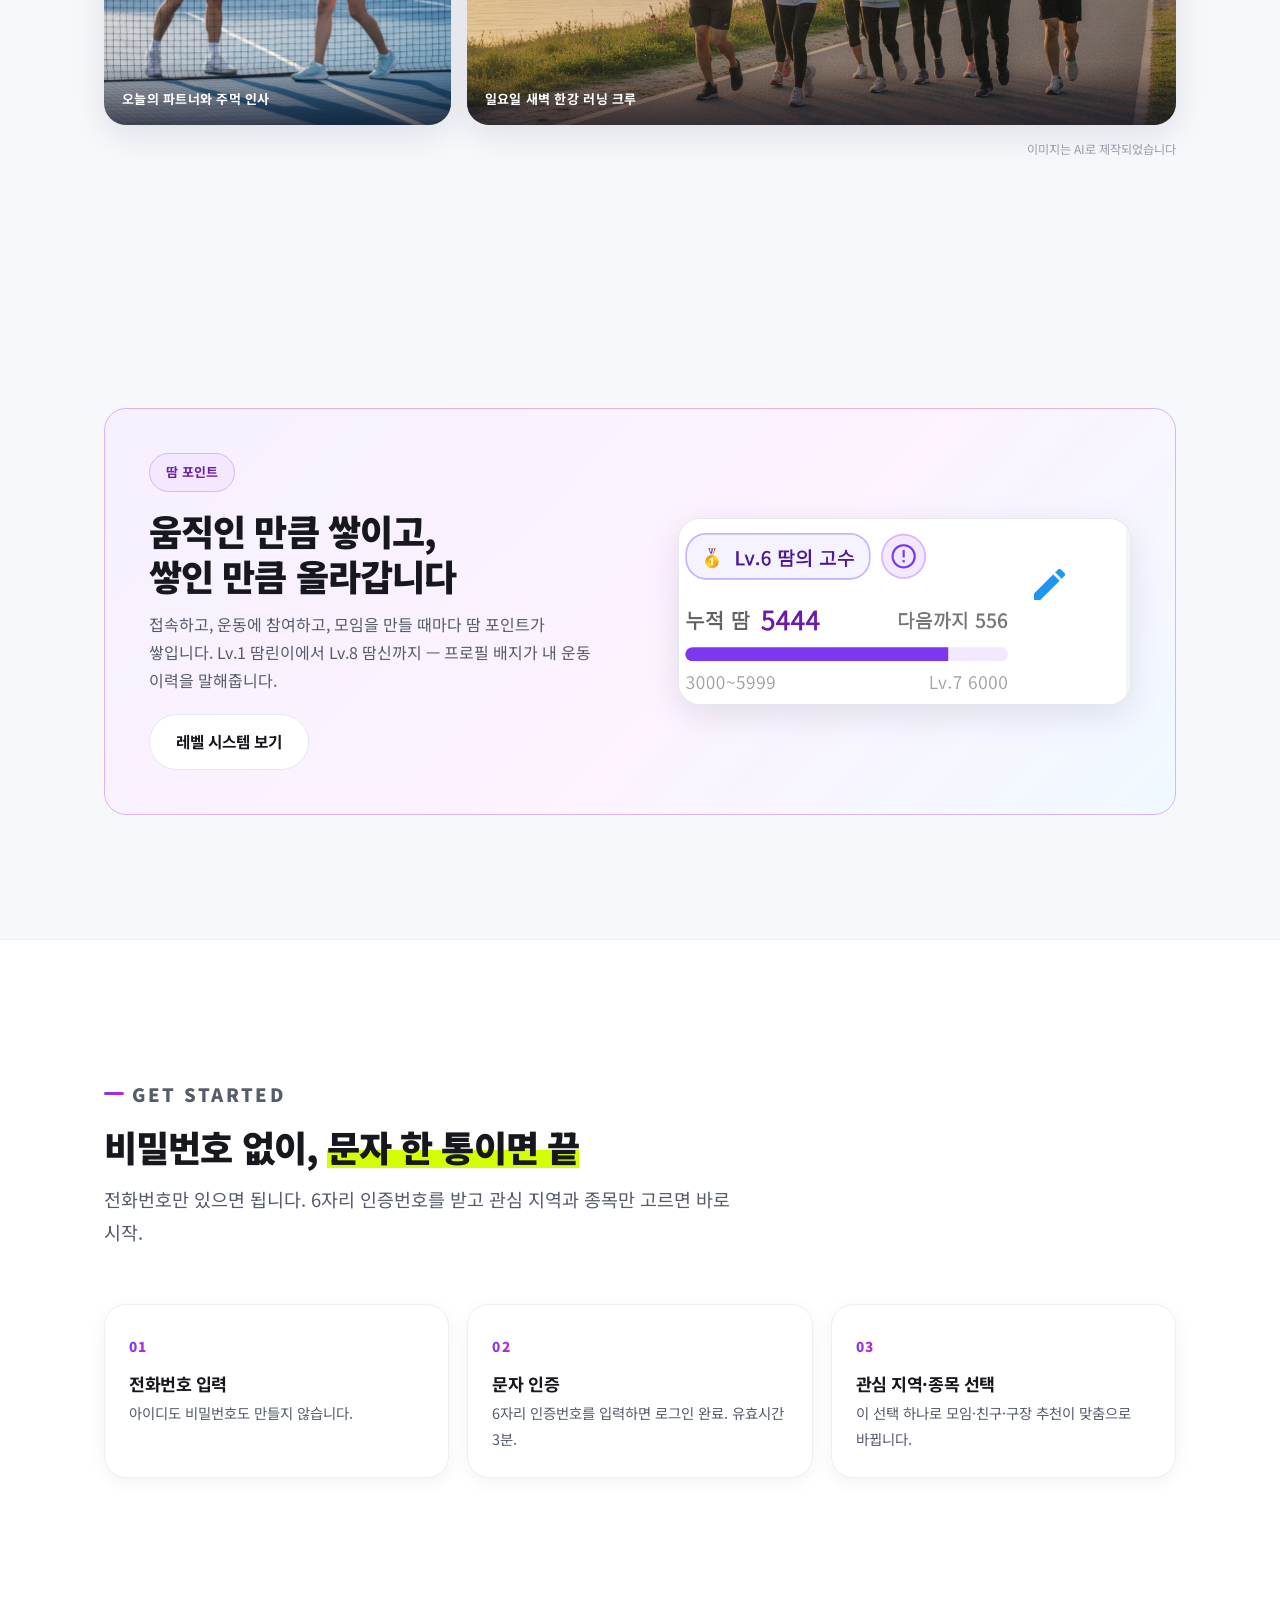
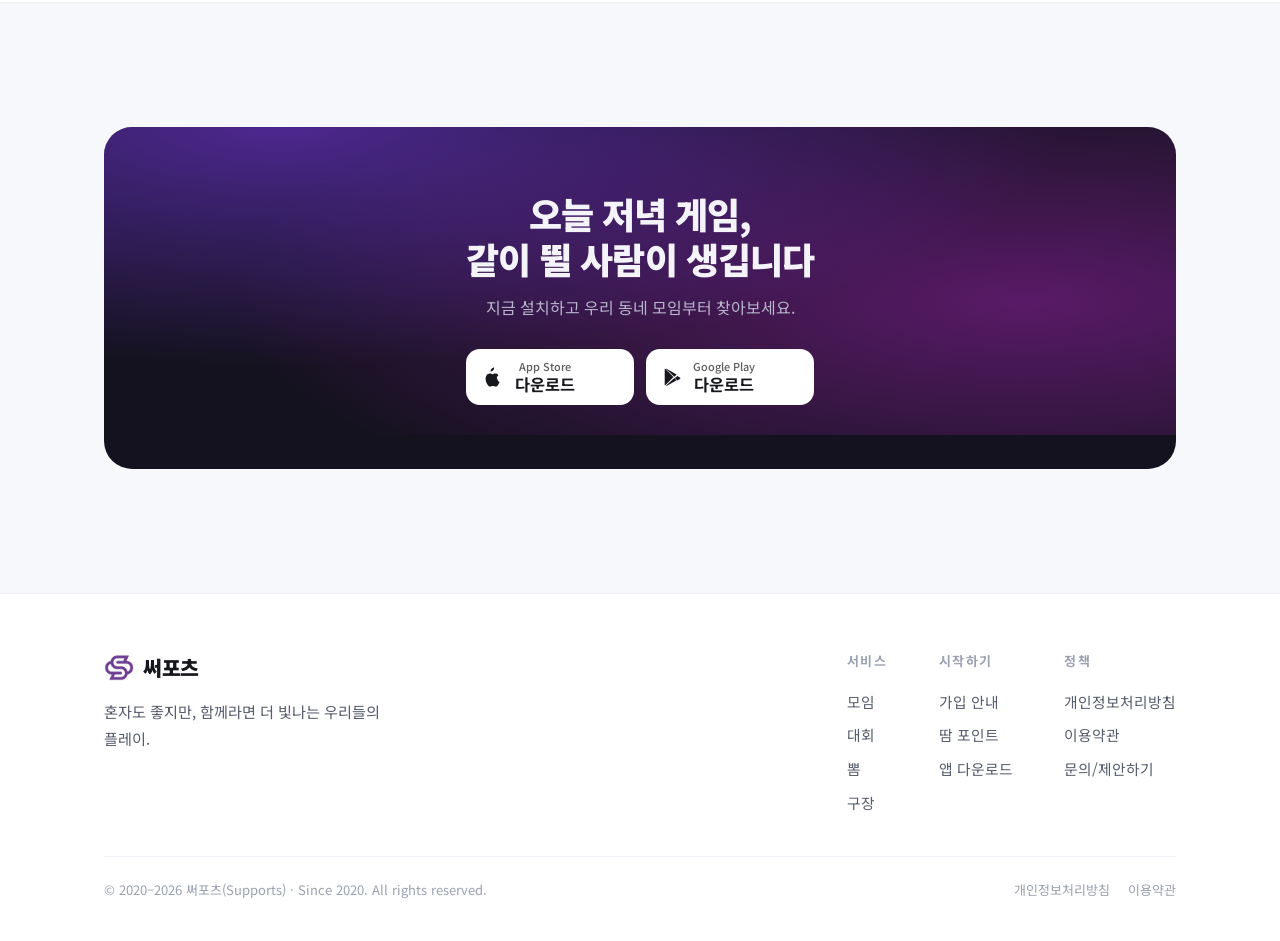
==== commit 93558d7a: "홈: 「이제 웹에서도」 구역 + 웹 버전 접속 링크(2026-11-17)" ====
--- a/index.html
+++ b/index.html
@@ -15,10 +15,10 @@
   <link rel="preconnect" href="https://fonts.googleapis.com">
   <link rel="preconnect" href="https://fonts.gstatic.com" crossorigin>
   <link href="https://fonts.googleapis.com/css2?family=Noto+Sans+KR:wght@400;500;700;900&display=swap" rel="stylesheet">
-  <link rel="stylesheet" href="css/tokens.css?v=20261102a">
-  <link rel="stylesheet" href="css/base.css?v=20261102a">
-  <link rel="stylesheet" href="css/layout.css?v=20261102a">
-  <link rel="stylesheet" href="css/components.css?v=20261102a">
+  <link rel="stylesheet" href="css/tokens.css?v=20261117a">
+  <link rel="stylesheet" href="css/base.css?v=20261117a">
+  <link rel="stylesheet" href="css/layout.css?v=20261117a">
+  <link rel="stylesheet" href="css/components.css?v=20261117a">
   <script>document.documentElement.classList.add("js");</script>
   <style>
     /* index 전용 — 히어로 */
@@ -383,6 +383,22 @@
     </div>
   </section>
 
+  <!-- 웹에서도 — 기능을 다 보여 준 뒤 한 번 (2026-11-15 추가) -->
+  <section class="section" id="web">
+    <div class="container">
+      <div class="web-band reveal">
+        <div class="web-band__body">
+          <p class="eyebrow">웹에서도</p>
+          <h2>앱에서 쓰던 써포츠,<br>이제 웹에서도 볼 수 있습니다</h2>
+          <p>모임·대회·뽐·구장을 웹에서도 볼 수 있습니다. 알림과 영상 올리기는 앱에서.</p>
+          <a class="btn web-band__btn" href="https://play.supportsmt.com/#/tournaments" target="_blank" rel="noopener">웹에서 보기 →</a>
+          <a class="web-band__url" href="https://play.supportsmt.com/#/tournaments" target="_blank" rel="noopener">play.supportsmt.com</a>
+        </div>
+        <div class="web-band__media"><img src="assets/web/web_browser.png" width="1520" height="940" alt="브라우저에 열린 써포츠 웹 화면 — 대회 탭의 공개 대회 목록" loading="lazy"></div>
+      </div>
+    </div>
+  </section>
+
   <!-- 핵심 기능 4블록 -->
   <section class="section section--raise">
     <div class="container">
@@ -680,7 +696,7 @@
   </div>
 </div>
 
-<script src="js/main.js?v=20261102a" defer></script>
+<script src="js/main.js?v=20261117a" defer></script>
 <script>
 /* 대회 포스터 팝업 — 대회일(2026-09-05) 지나면 자동 미노출, "오늘 하루 보지 않기" localStorage */
 (function () {
--- a/css/components.css
+++ b/css/components.css
@@ -1424,3 +1424,142 @@
     border-radius: 21px;
   }
 }
+
+/* ═══ 2026-11-15 클럽 자체대회 사례(#club-event) 시안 — 추가만 ═══ */
+.club-shots {
+  display: grid;
+  grid-template-columns: auto minmax(0, 1fr);
+  gap: 28px;
+  align-items: center;
+  margin-top: 26px;
+}
+
+.club-shots .phone-duo {
+  justify-content: center;
+}
+
+.club-shots__beam {
+  margin: 0;
+  border-radius: var(--r-lg);
+  overflow: hidden;
+  background: var(--bg-dark);
+  box-shadow: var(--shadow-card);
+}
+
+.club-shots__beam img {
+  display: block;
+  width: 100%;
+  height: auto;
+  aspect-ratio: 1440 / 758;
+  object-fit: cover;
+}
+
+.club-shots__beam figcaption {
+  padding: 12px 18px;
+  color: var(--text-on-dark-2);
+  font-size: var(--fs-cap);
+  font-weight: 700;
+}
+
+.club-link {
+  margin-top: 14px;
+  font-size: 0.95rem;
+  color: var(--text-2);
+  word-break: keep-all;
+}
+
+.club-link a {
+  color: var(--violet);
+  font-weight: 700;
+  text-decoration: underline;
+  text-underline-offset: 3px;
+}
+
+@media (max-width: 900px) {
+  .club-shots {
+    grid-template-columns: 1fr;
+  }
+}
+
+/* ═══ 2026-11-15 「웹에서도」 구역(홈 #web) 시안 — 추가만 · 바탕은 브랜드 그라데이션(--grad) ═══ */
+.web-band {
+  display: grid;
+  grid-template-columns: minmax(0, 1fr) minmax(0, 1.1fr);
+  gap: clamp(24px, 4vw, 48px);
+  align-items: center;
+  padding: clamp(28px, 5vw, 56px);
+  border-radius: calc(var(--r-lg) + 6px);
+  background: var(--grad);
+  color: var(--on-violet);
+  box-shadow: 0 18px 44px rgba(124, 58, 237, 0.28);
+  overflow: hidden;
+}
+
+.web-band .eyebrow {
+  color: var(--on-violet);
+}
+
+.web-band .eyebrow::before {
+  background: var(--on-violet);
+}
+
+.web-band h2 {
+  color: var(--on-violet);
+  font-size: var(--fs-h2);
+  margin-bottom: 14px;
+  word-break: keep-all;
+}
+
+.web-band p {
+  color: var(--on-violet);
+  margin-bottom: 22px;
+  word-break: keep-all;
+}
+
+.web-band__btn {
+  background: var(--on-violet);
+  color: var(--violet-deep);
+  box-shadow: 0 8px 22px rgba(46, 16, 101, 0.28);
+}
+
+.web-band__url {
+  display: table;
+  margin-top: 12px;
+  font-size: var(--fs-cap);
+  font-weight: 700;
+  letter-spacing: 0.02em;
+  color: var(--on-violet);
+  text-decoration: none;
+}
+
+.web-band__url:hover {
+  text-decoration: underline;
+}
+
+.web-band__media img {
+  display: block;
+  width: 100%;
+  height: auto;
+}
+
+@media (max-width: 900px) {
+  .web-band {
+    grid-template-columns: 1fr;
+  }
+}
+
+/* ═══ 2026-11-17 시작하기 CTA 아래 웹 버전 작은 글자 링크 — 추가만(스토어 버튼 무변경) ═══ */
+.cta-band .web-note {
+  position: relative;
+  margin: 18px 0 0;
+  font-size: var(--fs-cap);
+  color: var(--text-on-dark-2);
+  word-break: keep-all;
+}
+
+.cta-band .web-note a {
+  color: #ffffff;
+  font-weight: 700;
+  text-decoration: underline;
+  text-underline-offset: 3px;
+}
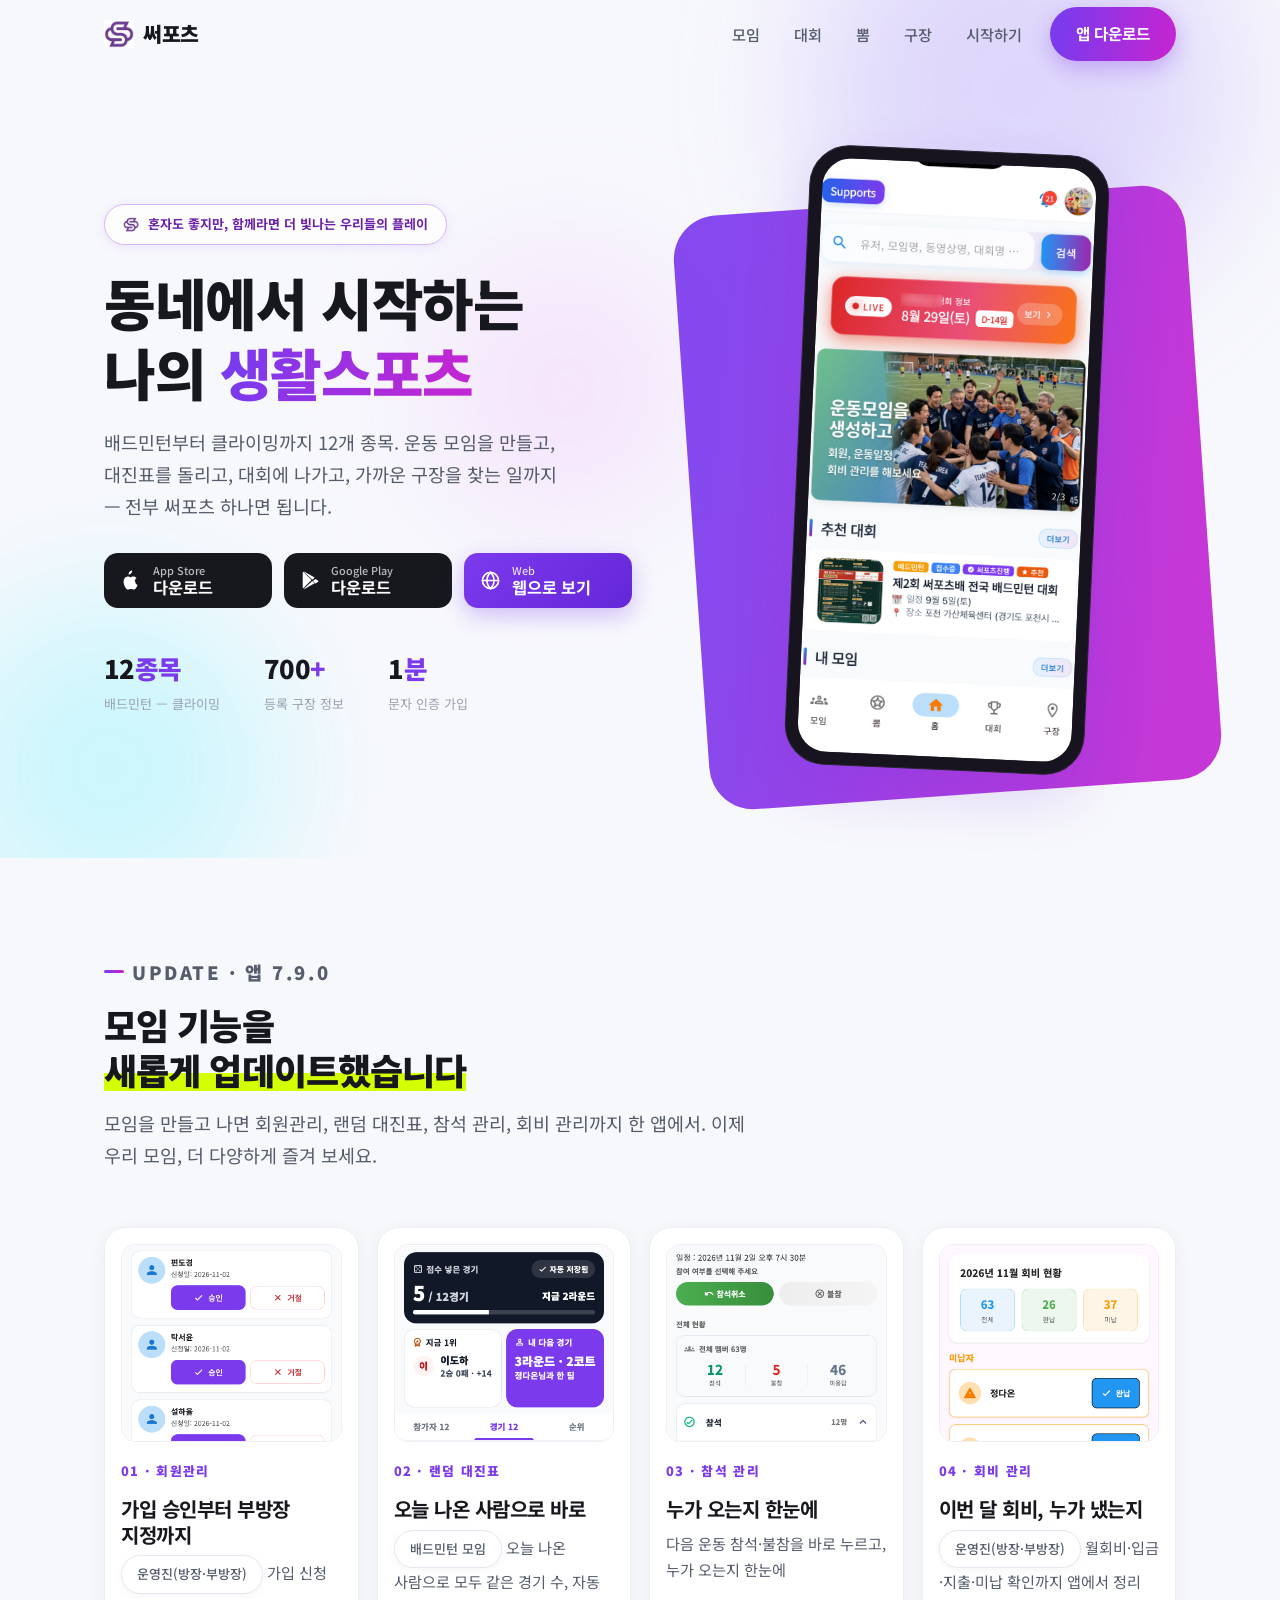
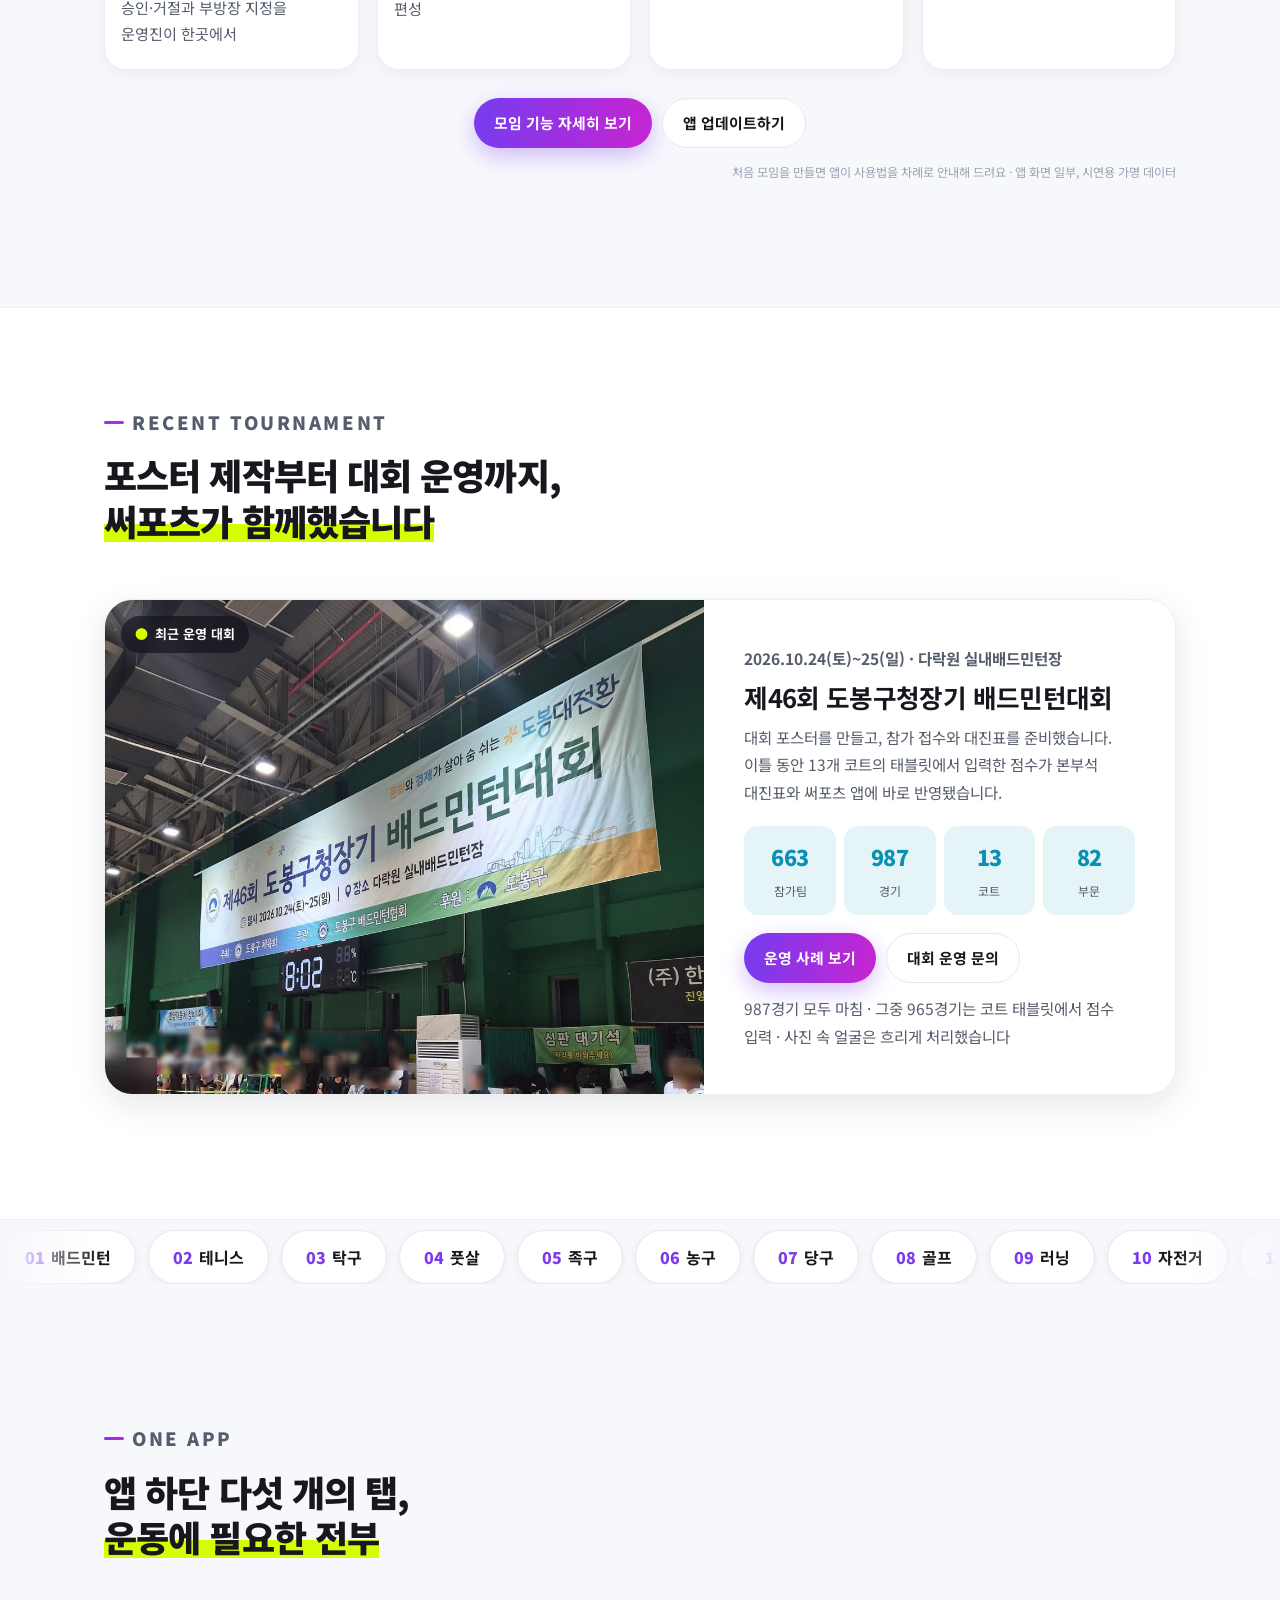
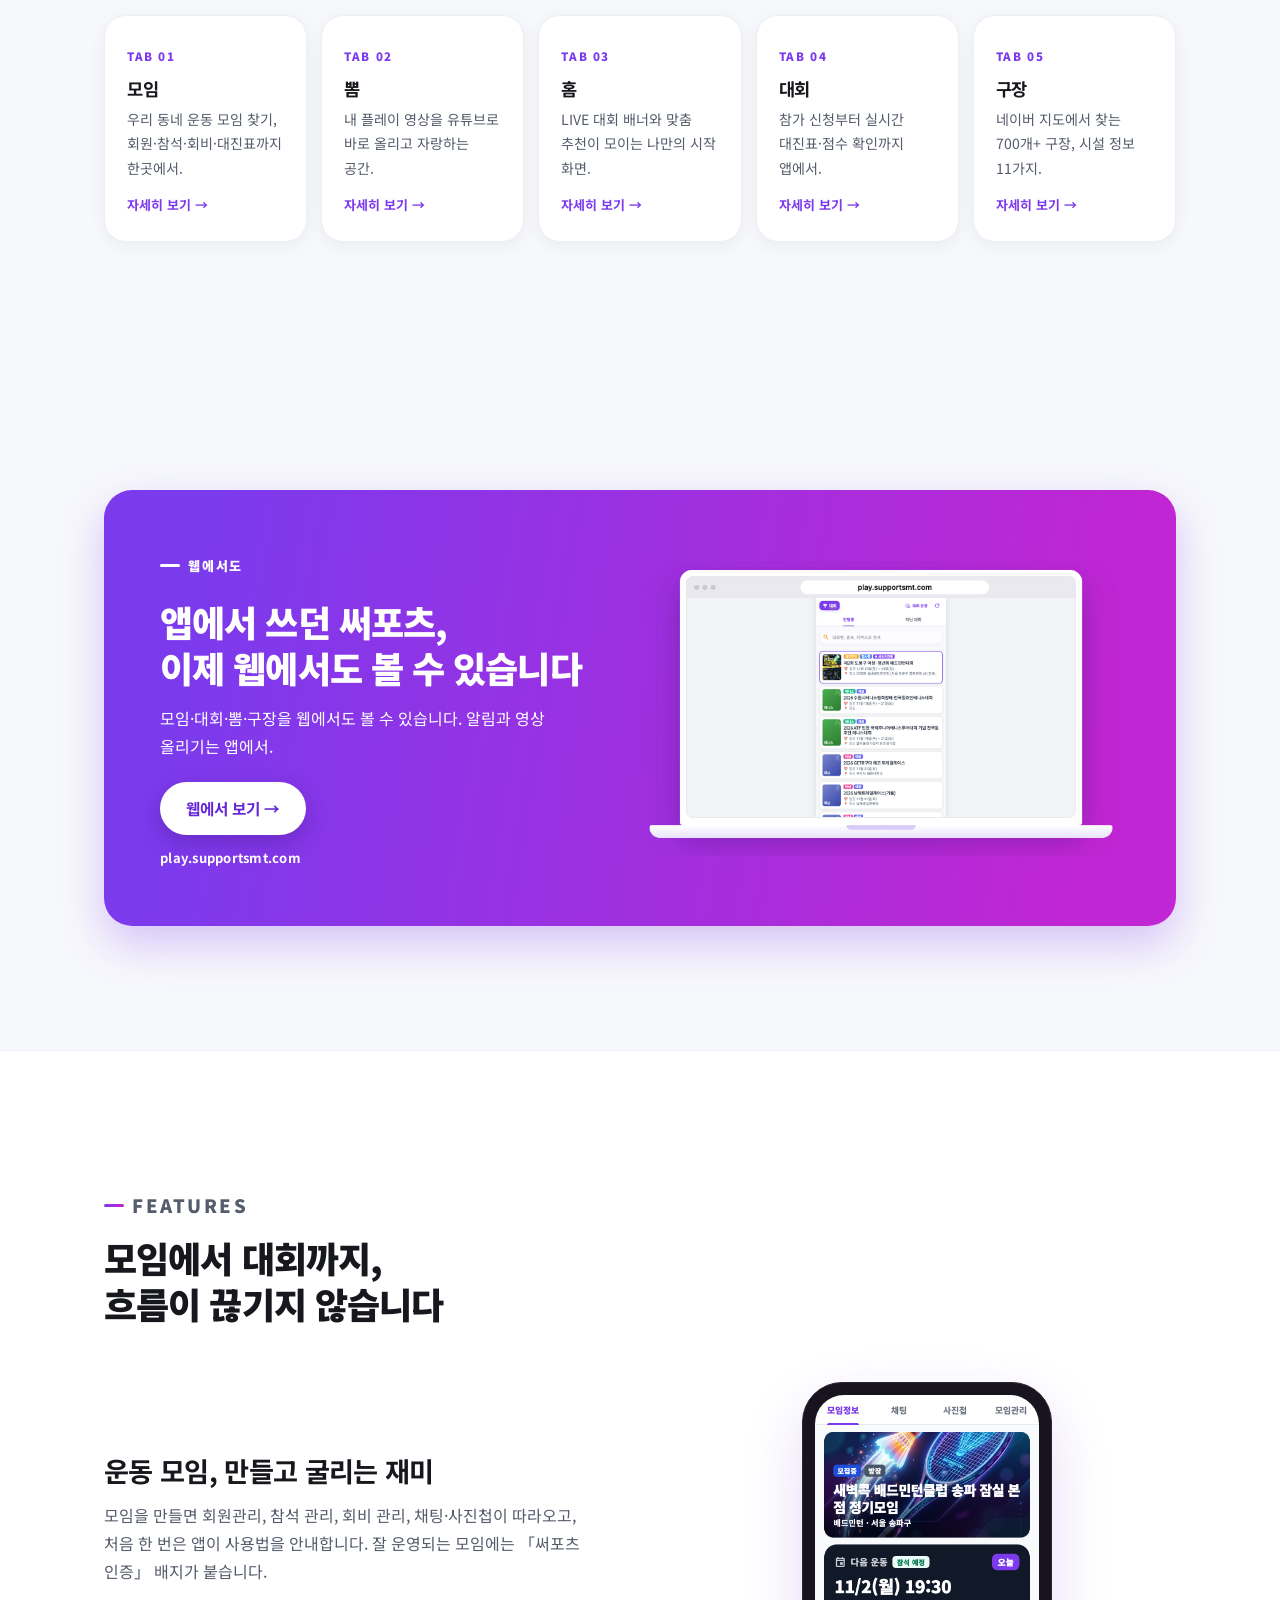
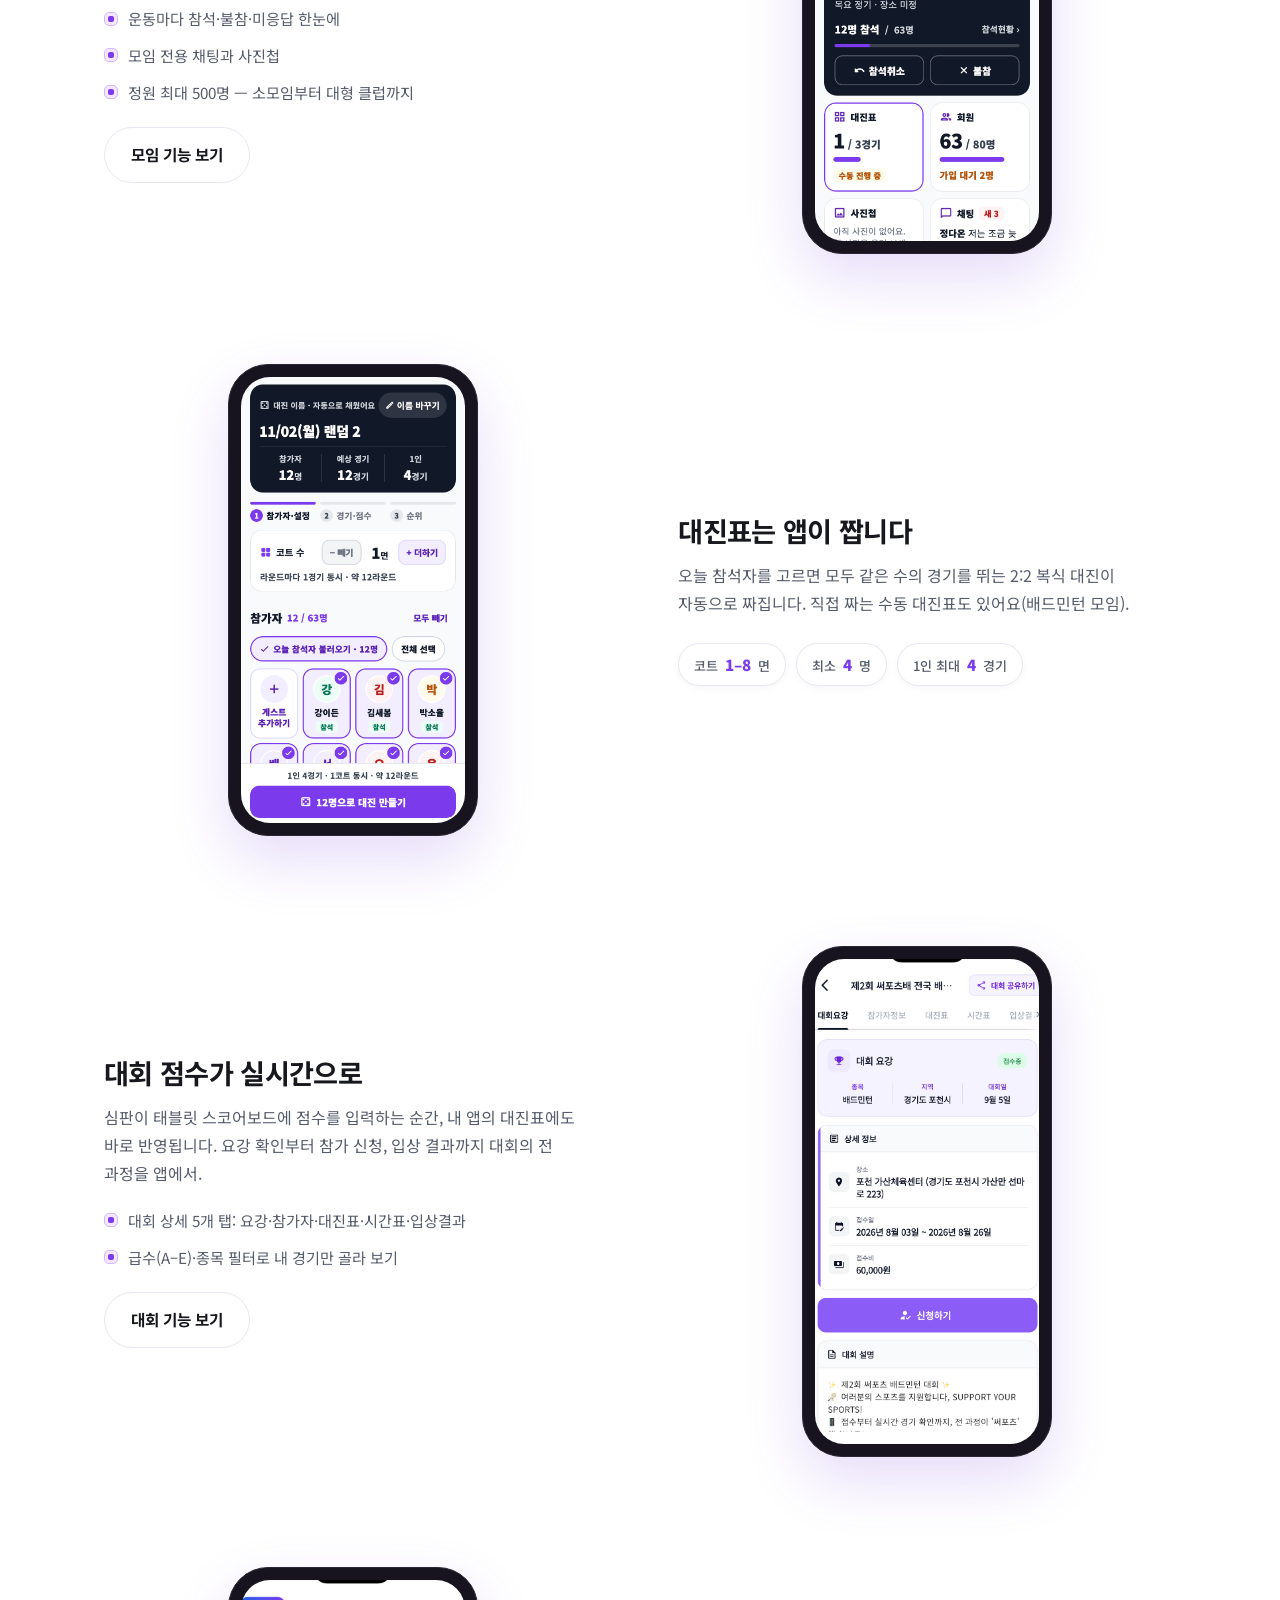
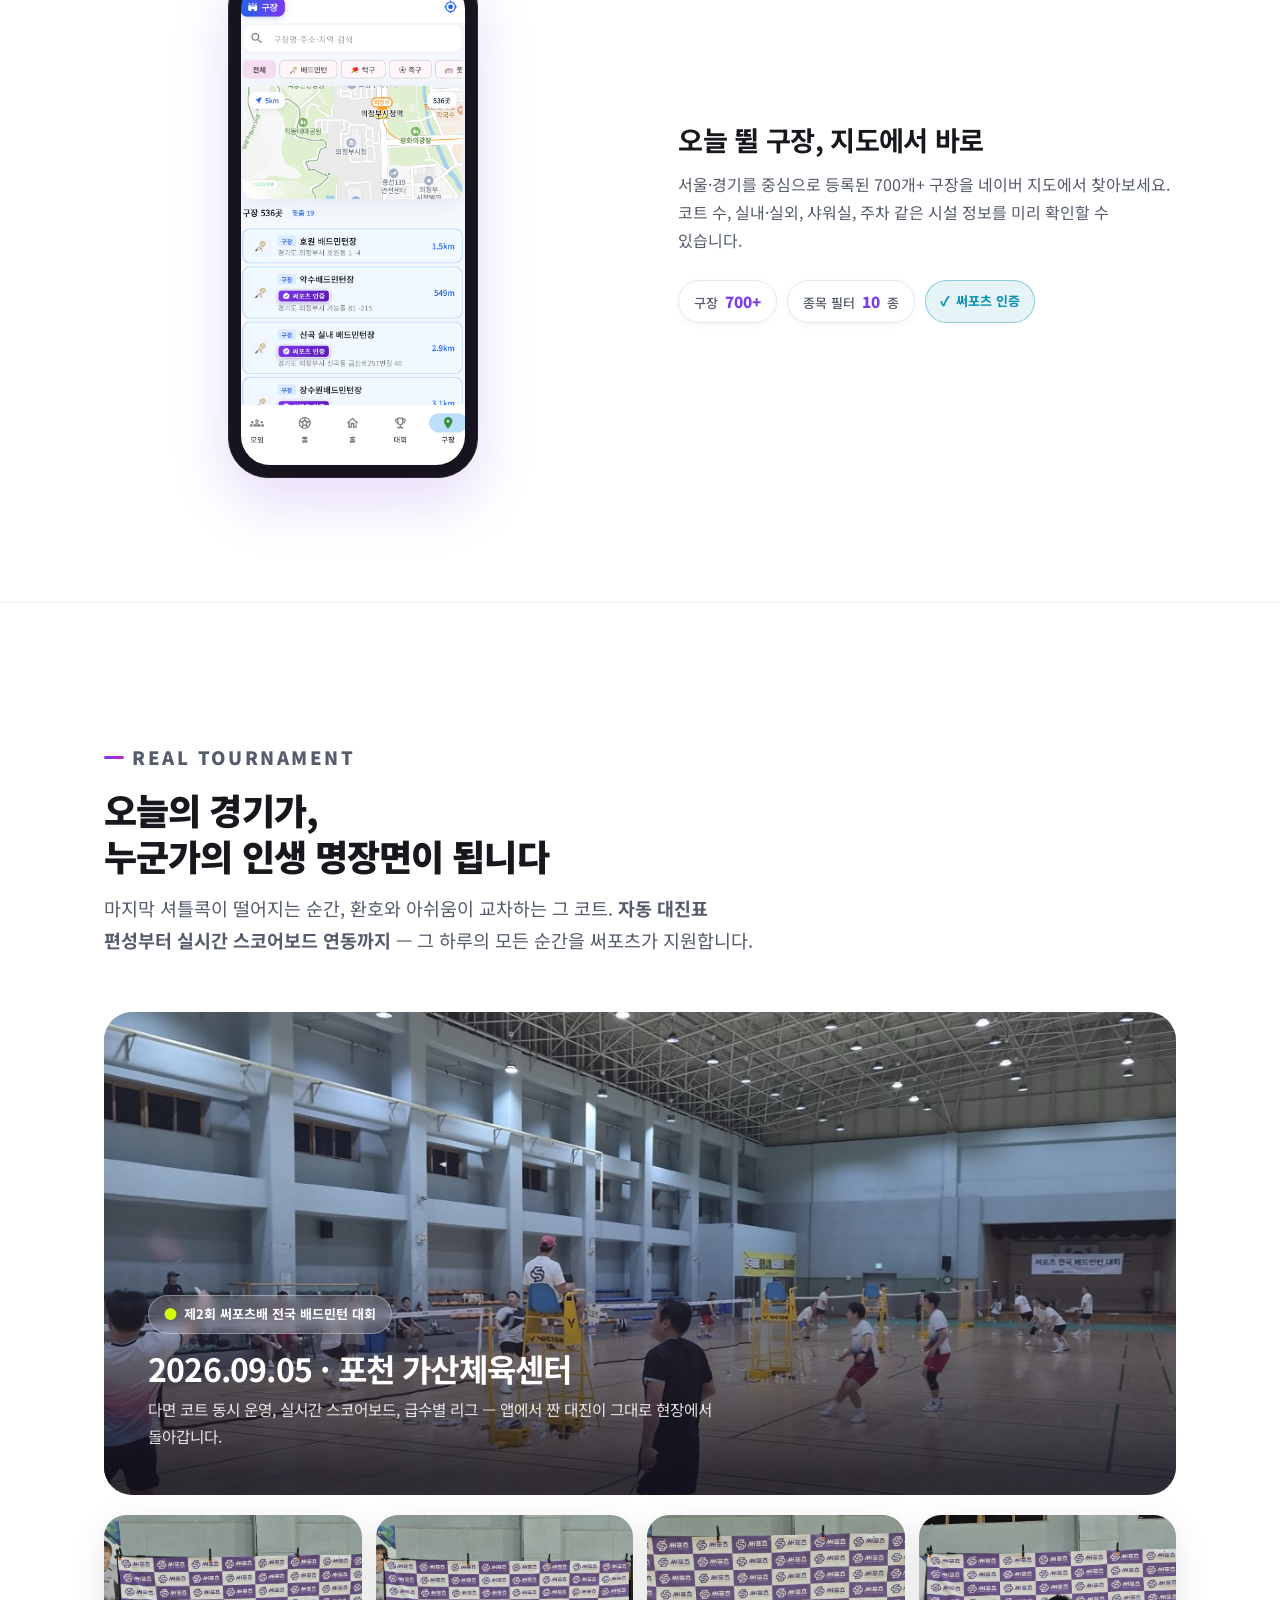
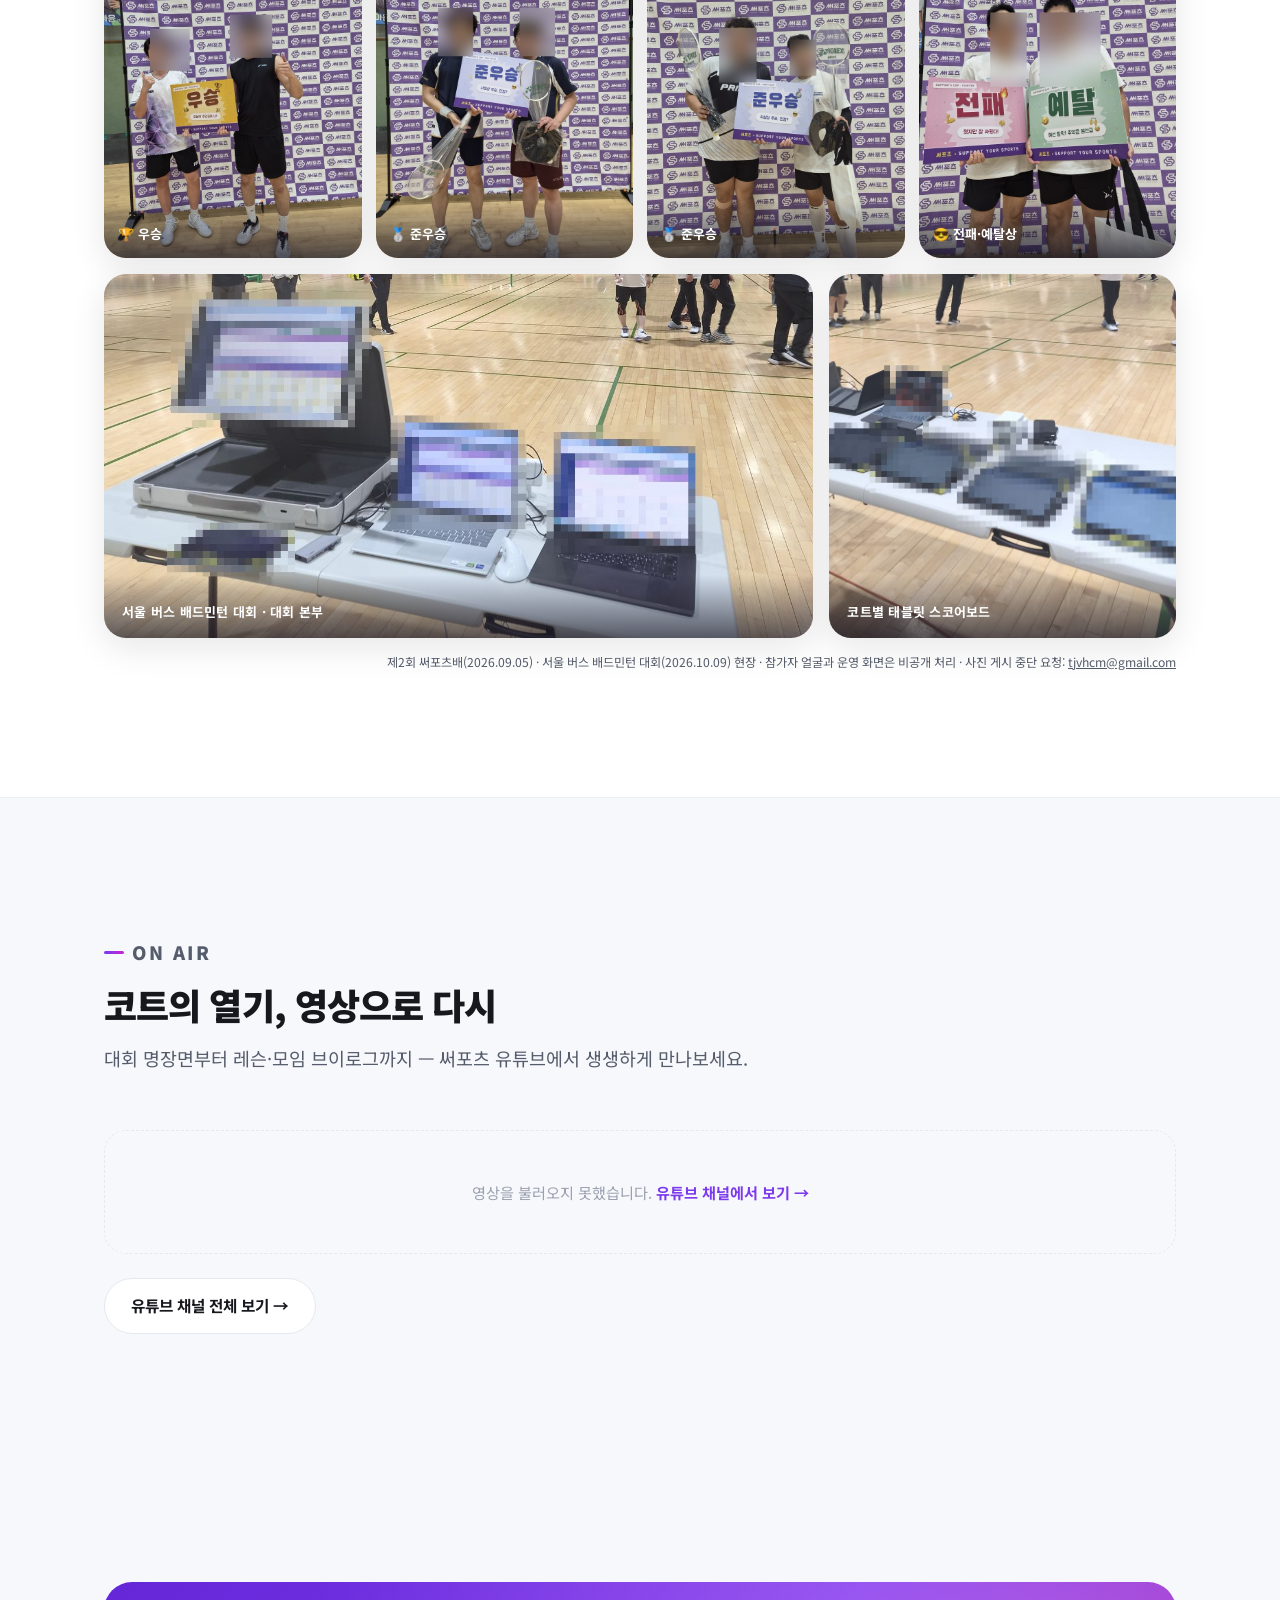
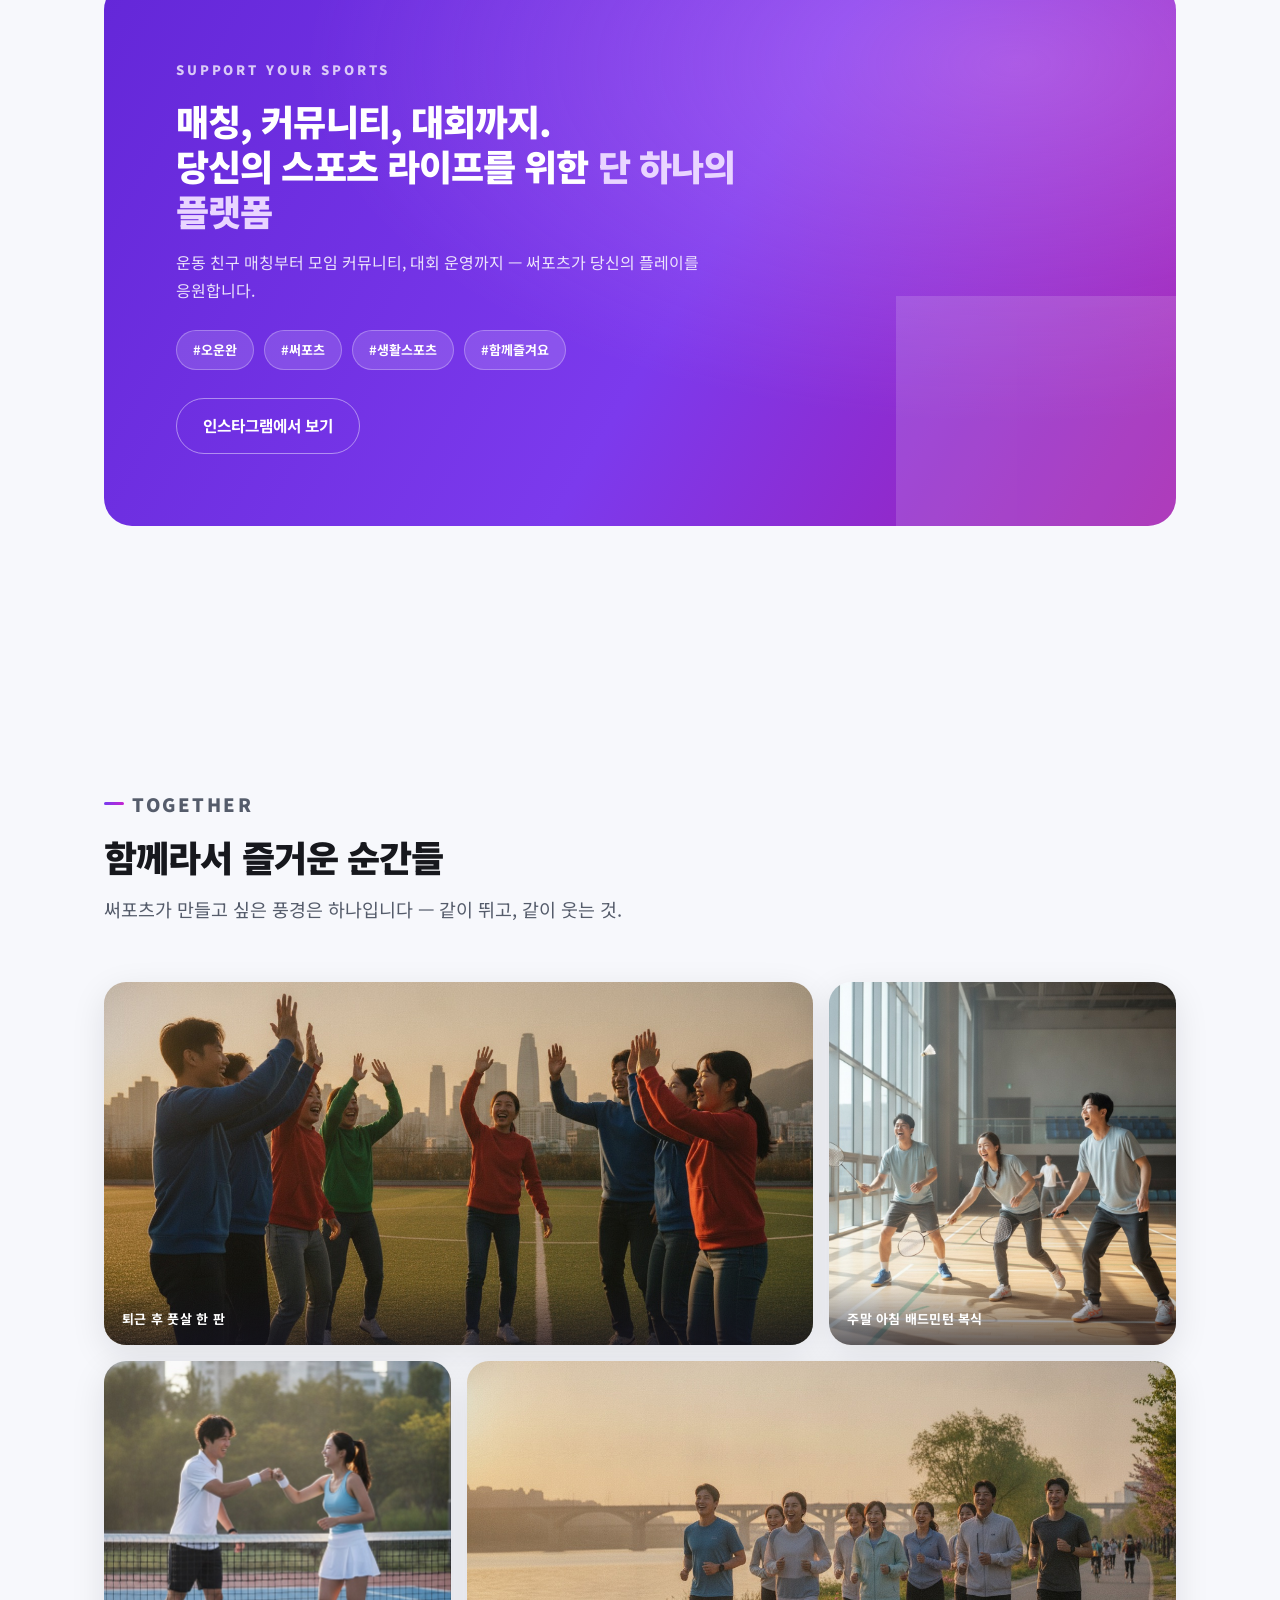
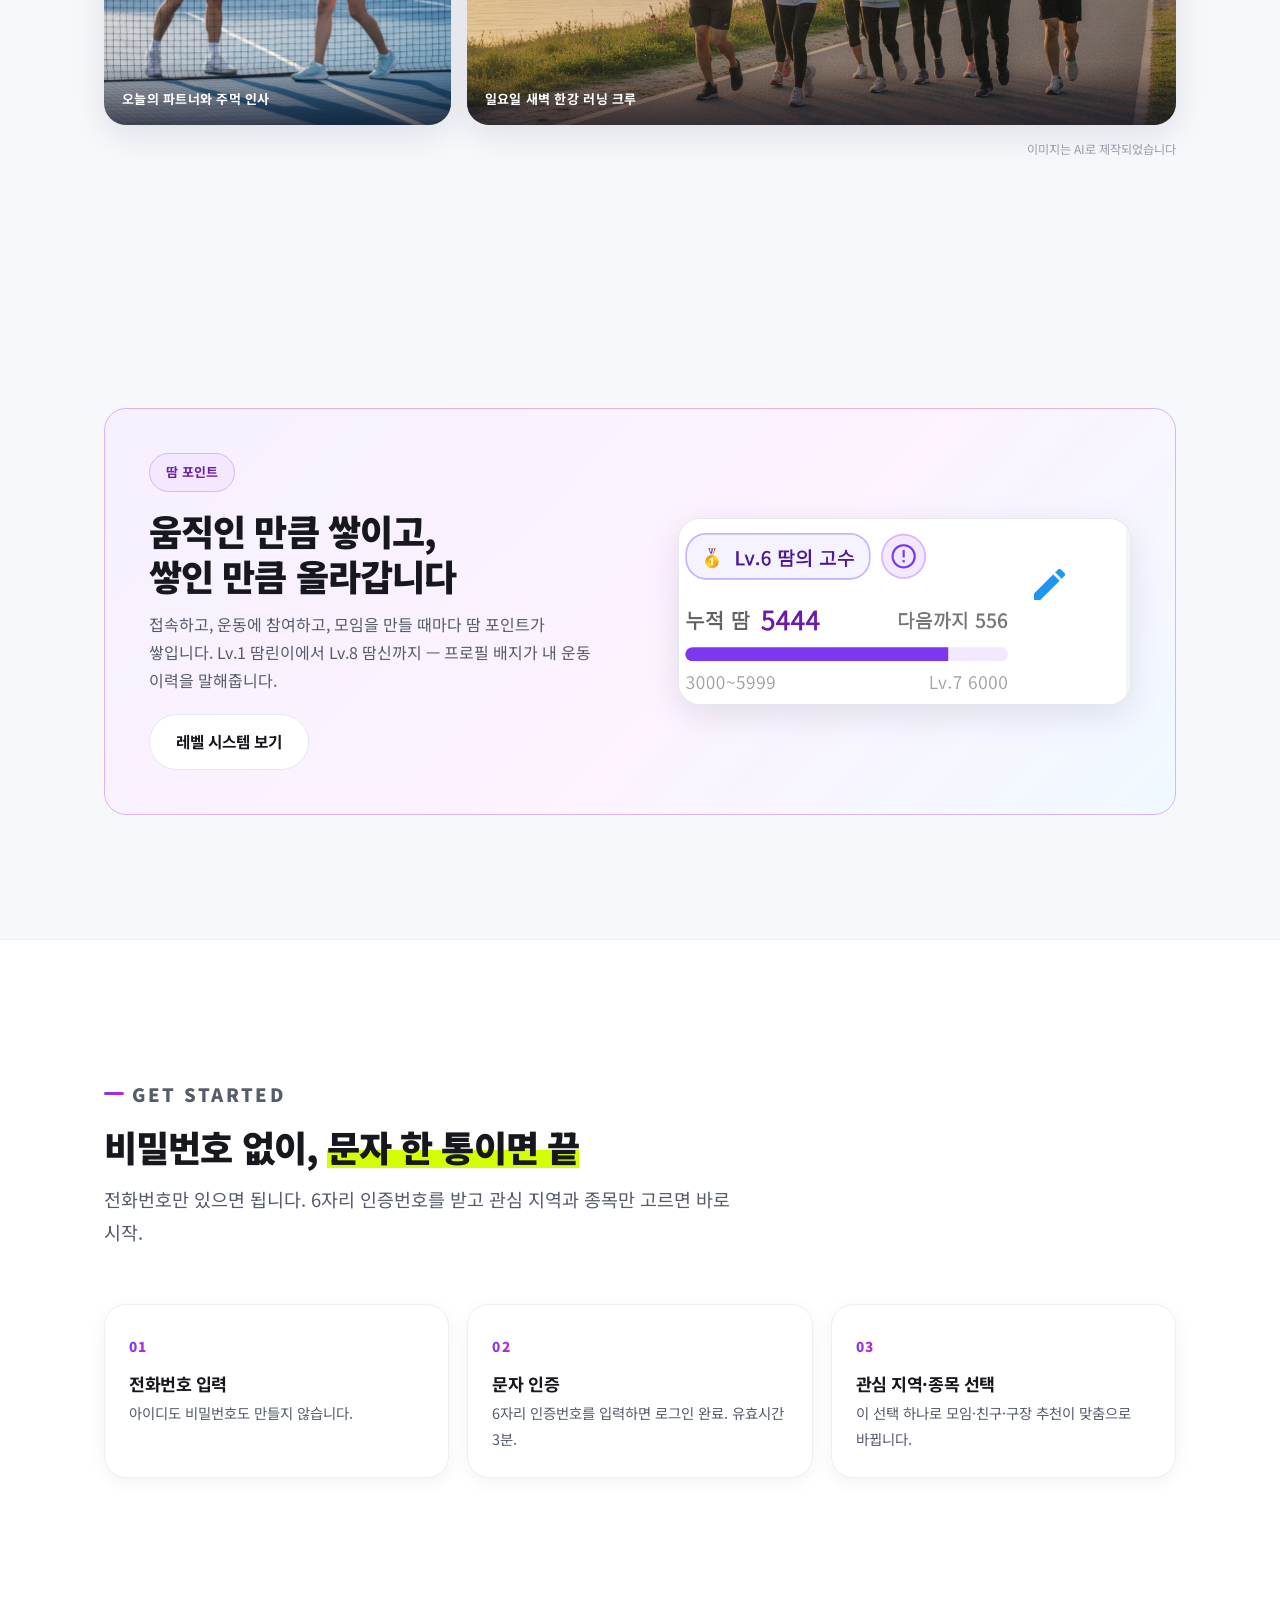
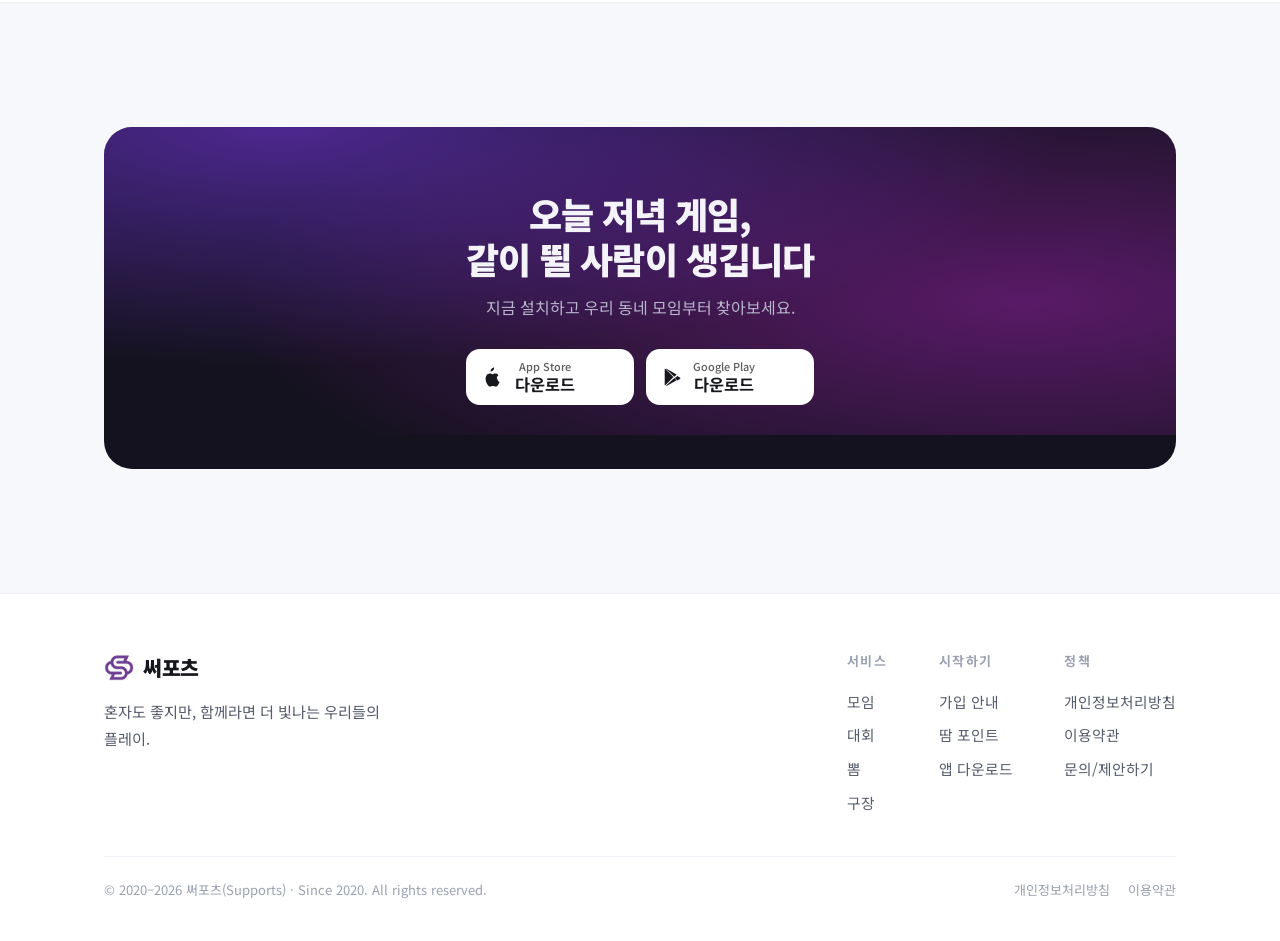
==== commit 2299b0dd: "feat(homepage): 첫 화면 「웹으로 보기」 버튼 (캐시 20261118a)" ====
--- a/index.html
+++ b/index.html
@@ -15,10 +15,10 @@
   <link rel="preconnect" href="https://fonts.googleapis.com">
   <link rel="preconnect" href="https://fonts.gstatic.com" crossorigin>
   <link href="https://fonts.googleapis.com/css2?family=Noto+Sans+KR:wght@400;500;700;900&display=swap" rel="stylesheet">
-  <link rel="stylesheet" href="css/tokens.css?v=20261117a">
-  <link rel="stylesheet" href="css/base.css?v=20261117a">
-  <link rel="stylesheet" href="css/layout.css?v=20261117a">
-  <link rel="stylesheet" href="css/components.css?v=20261117a">
+  <link rel="stylesheet" href="css/tokens.css?v=20261118a">
+  <link rel="stylesheet" href="css/base.css?v=20261118a">
+  <link rel="stylesheet" href="css/layout.css?v=20261118a">
+  <link rel="stylesheet" href="css/components.css?v=20261118a">
   <script>document.documentElement.classList.add("js");</script>
   <style>
     /* index 전용 — 히어로 */
@@ -234,6 +234,11 @@
             <svg width="20" height="20" viewBox="0 0 24 24" fill="currentColor" aria-hidden="true"><path d="M3.609 1.814 13.792 12 3.61 22.186c-.28-.28-.36-.7-.36-1.13V2.944c0-.43.08-.85.36-1.13zM14.85 13.06l2.72 2.72-11.63 6.6c-.44.25-.94.3-1.36.14l10.27-9.46zm3.68-2.13 2.88 1.63c.98.56.98 1.32 0 1.88l-2.88 1.63-3.02-3.02 3.02-2.12zm-13.95-8.8c.42-.16.92-.1 1.36.14l11.63 6.6-2.72 2.72L4.58 2.13z"/></svg>
             <span><span class="store-btn__label">Google Play</span><span class="store-btn__name">다운로드</span></span>
           </a>
+          <!-- 웹으로 보기 (2026-11-18 대표 지시: 스토어 버튼 옆 보라색 버튼) -->
+          <a class="store-btn store-btn--web" href="https://play.supportsmt.com/#/tournaments" target="_blank" rel="noopener">
+            <svg width="21" height="21" viewBox="0 0 24 24" fill="none" stroke="currentColor" stroke-width="1.9" stroke-linecap="round" stroke-linejoin="round" aria-hidden="true"><circle cx="12" cy="12" r="9.2"/><path d="M2.8 12h18.4M12 2.8c2.6 2.5 4 5.7 4 9.2s-1.4 6.7-4 9.2c-2.6-2.5-4-5.7-4-9.2s1.4-6.7 4-9.2z"/></svg>
+            <span><span class="store-btn__label">Web</span><span class="store-btn__name">웹으로 보기</span></span>
+          </a>
         </div>
         <div class="hero__stats">
           <div class="hero__stat"><div class="num">12<span>종목</span></div><div class="label">배드민턴 — 클라이밍</div></div>
@@ -696,7 +701,7 @@
   </div>
 </div>
 
-<script src="js/main.js?v=20261117a" defer></script>
+<script src="js/main.js?v=20261118a" defer></script>
 <script>
 /* 대회 포스터 팝업 — 대회일(2026-09-05) 지나면 자동 미노출, "오늘 하루 보지 않기" localStorage */
 (function () {
--- a/css/components.css
+++ b/css/components.css
@@ -74,6 +74,21 @@
   font-weight: 700;
   line-height: 1.25;
   letter-spacing: -0.01em;
+}
+
+/* 웹으로 보기 — 스토어 버튼 옆 보라색 버튼 (2026-11-18) */
+.store-btn--web {
+  background: linear-gradient(135deg, var(--violet), var(--violet-deep));
+  color: var(--on-violet);
+  box-shadow: 0 8px 22px rgba(124, 58, 237, 0.3);
+}
+
+.store-btn--web:hover {
+  box-shadow: 0 12px 28px rgba(124, 58, 237, 0.42);
+}
+
+.store-btn--web .store-btn__label {
+  opacity: 0.82;
 }
 
 .store-row {
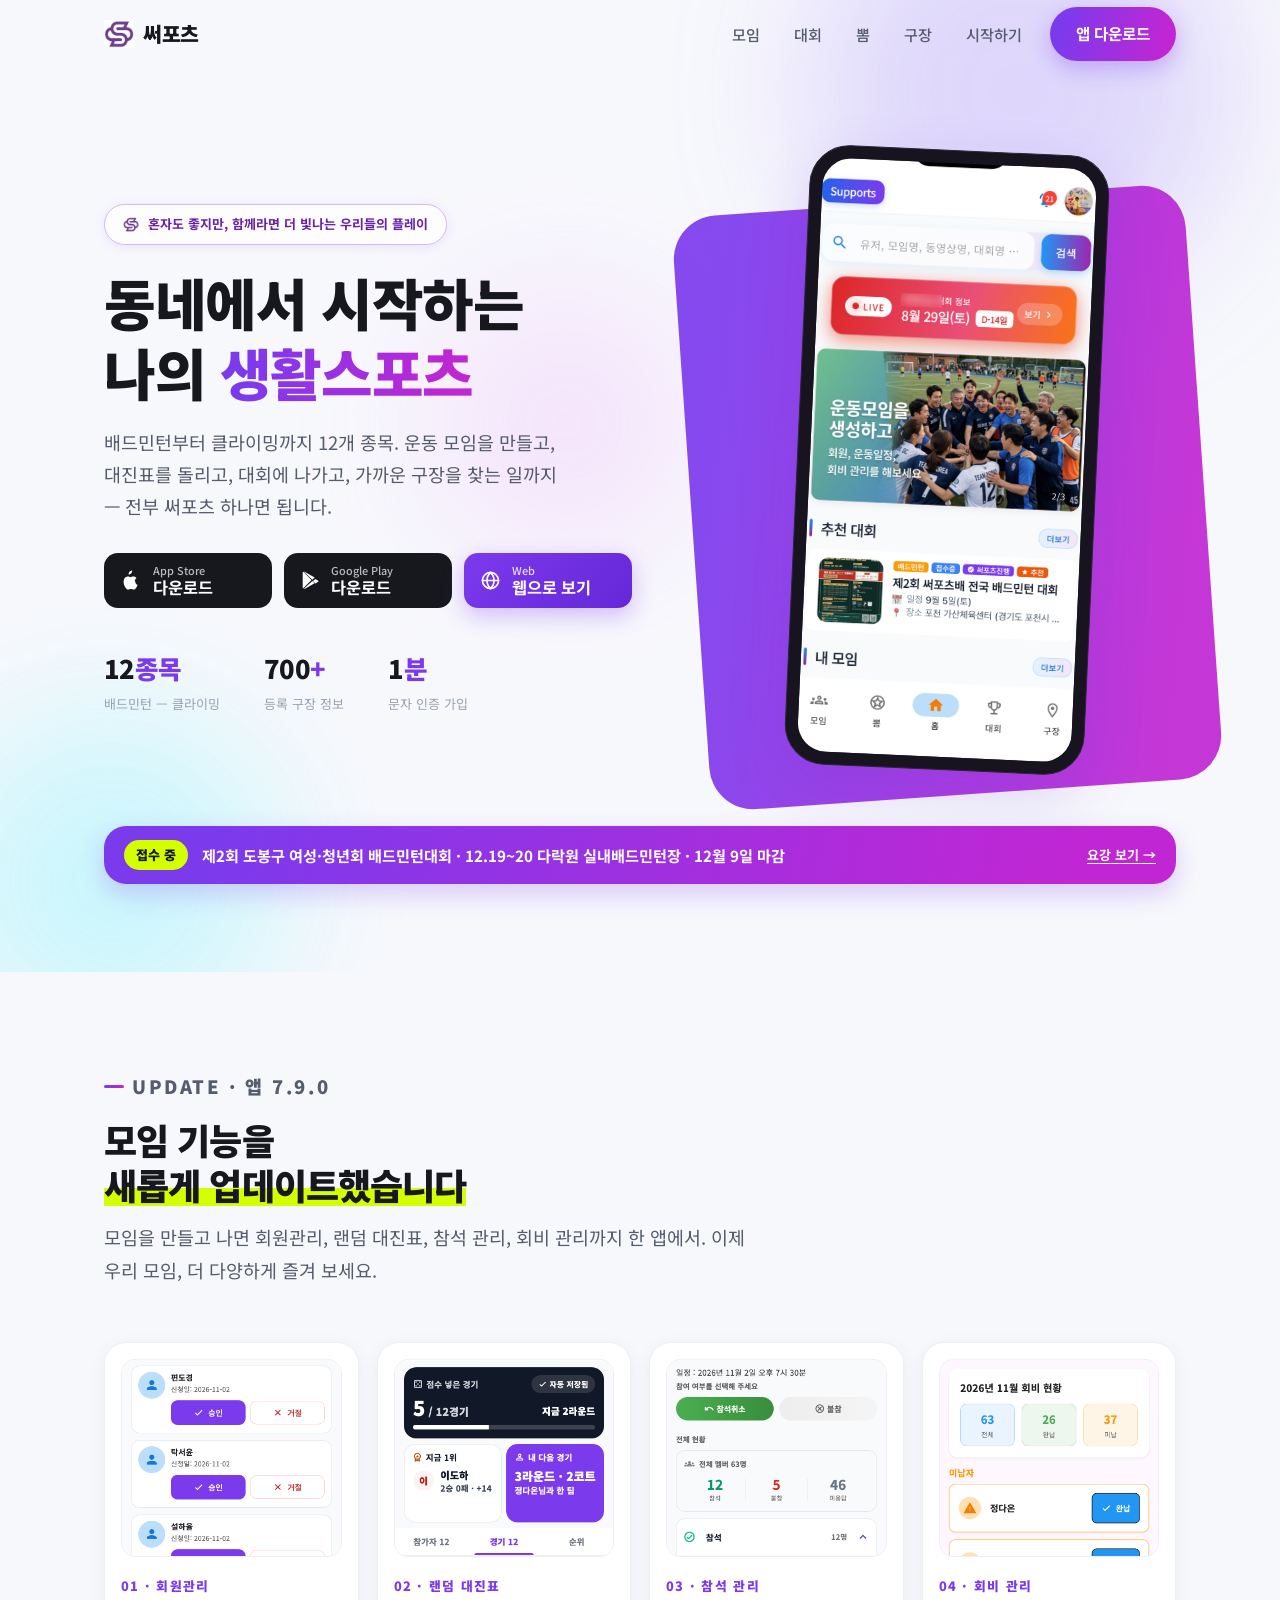
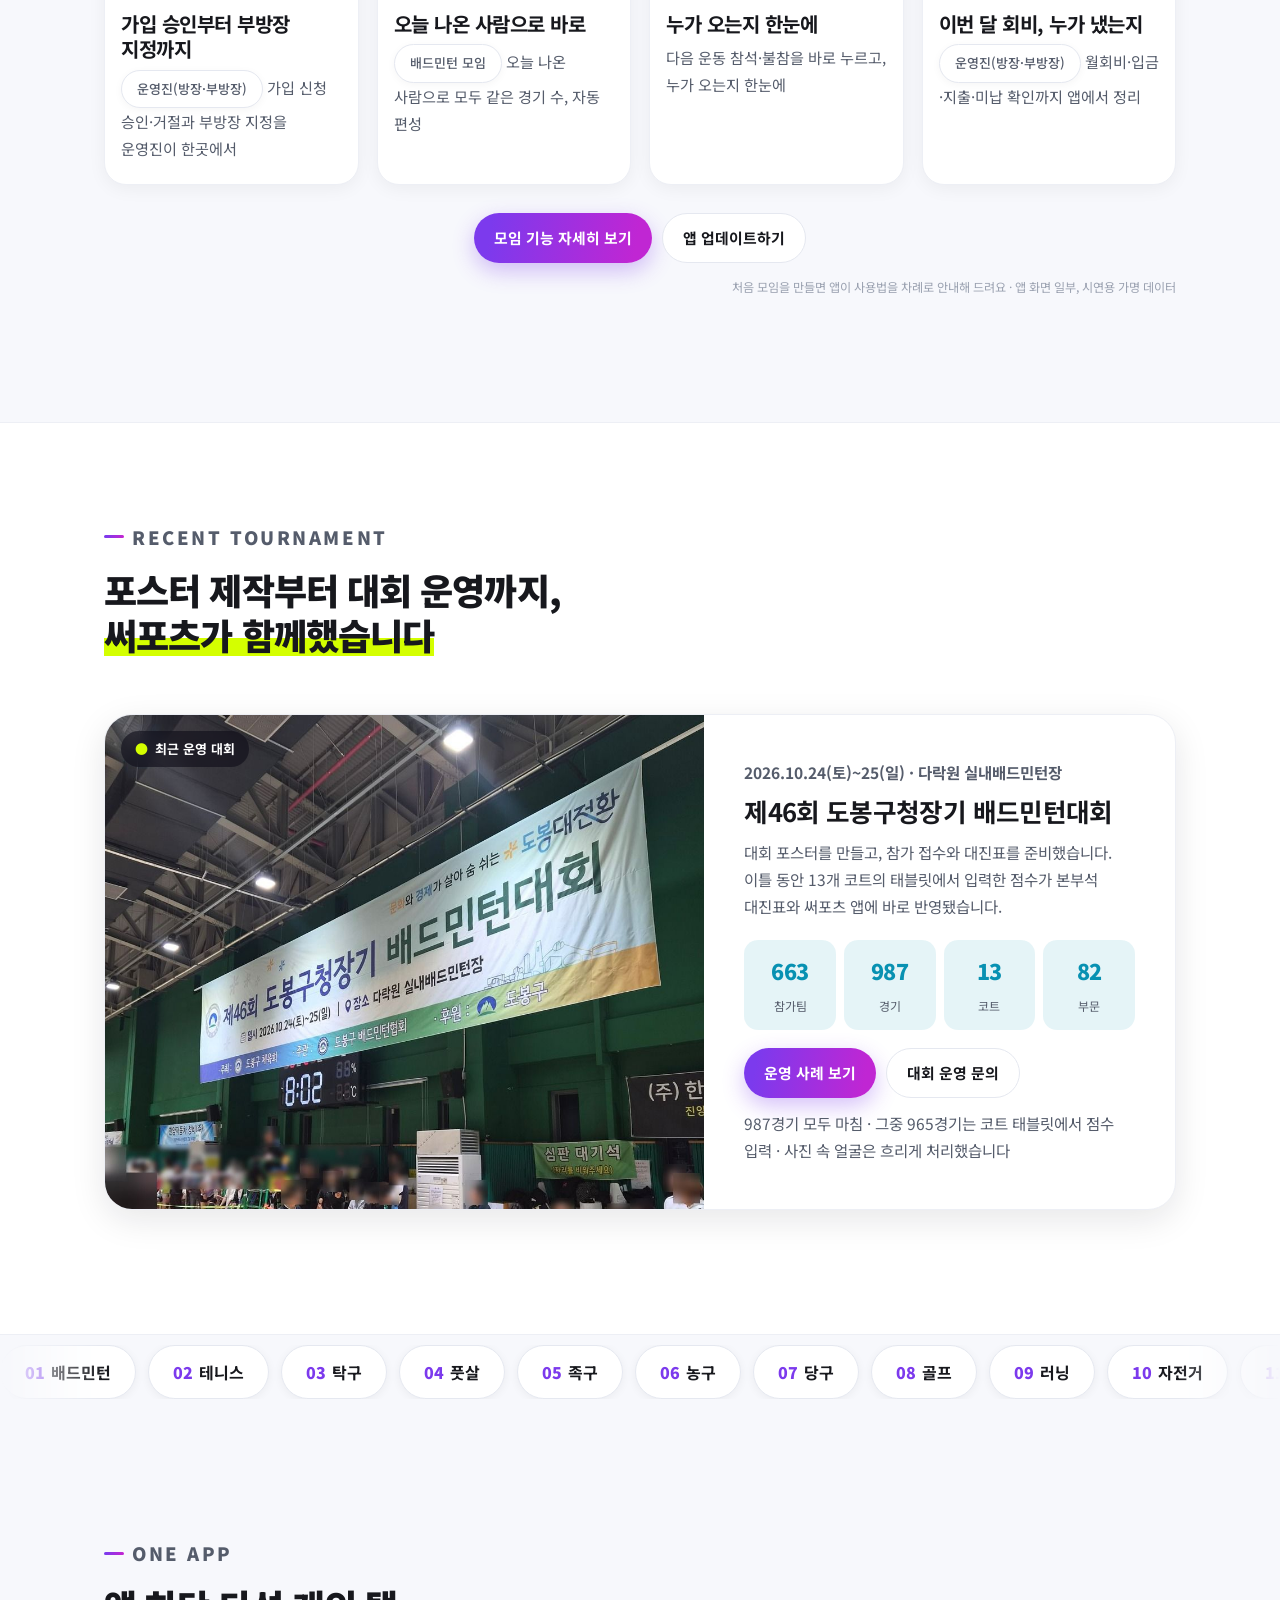
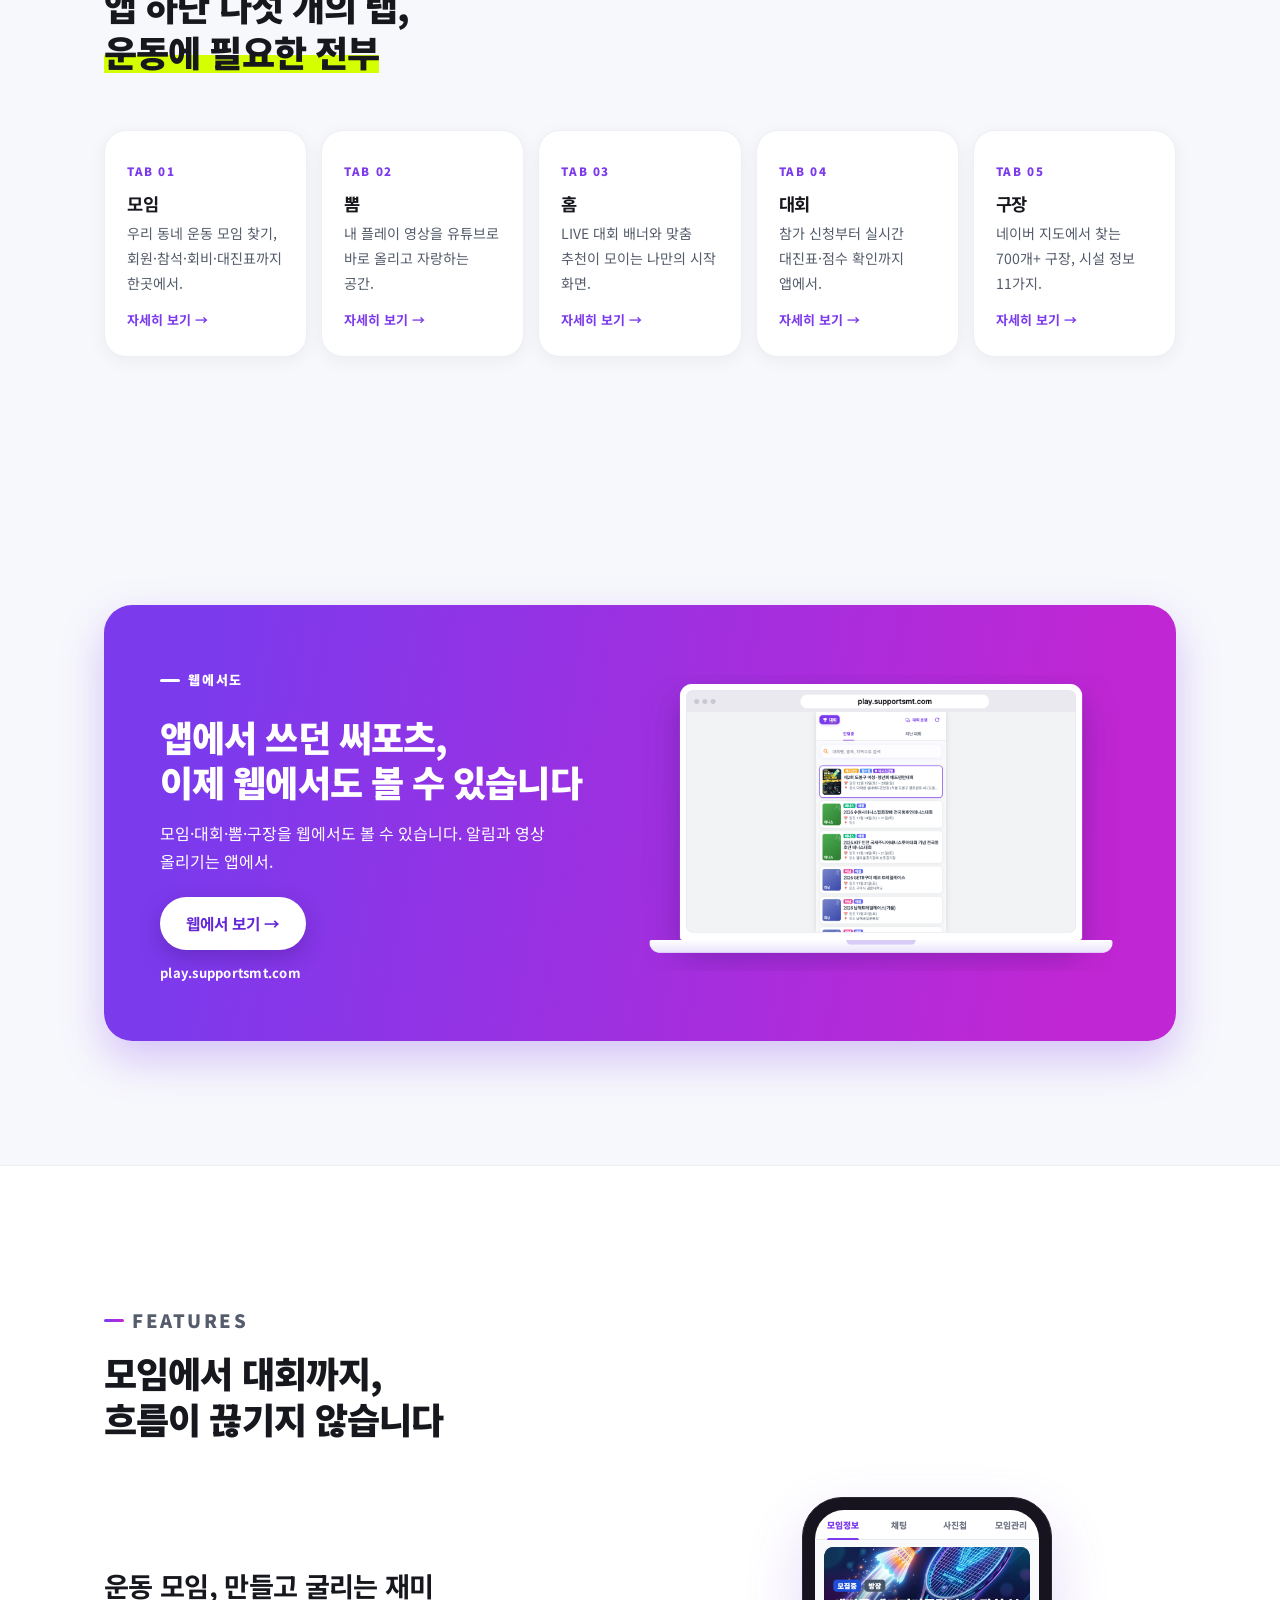
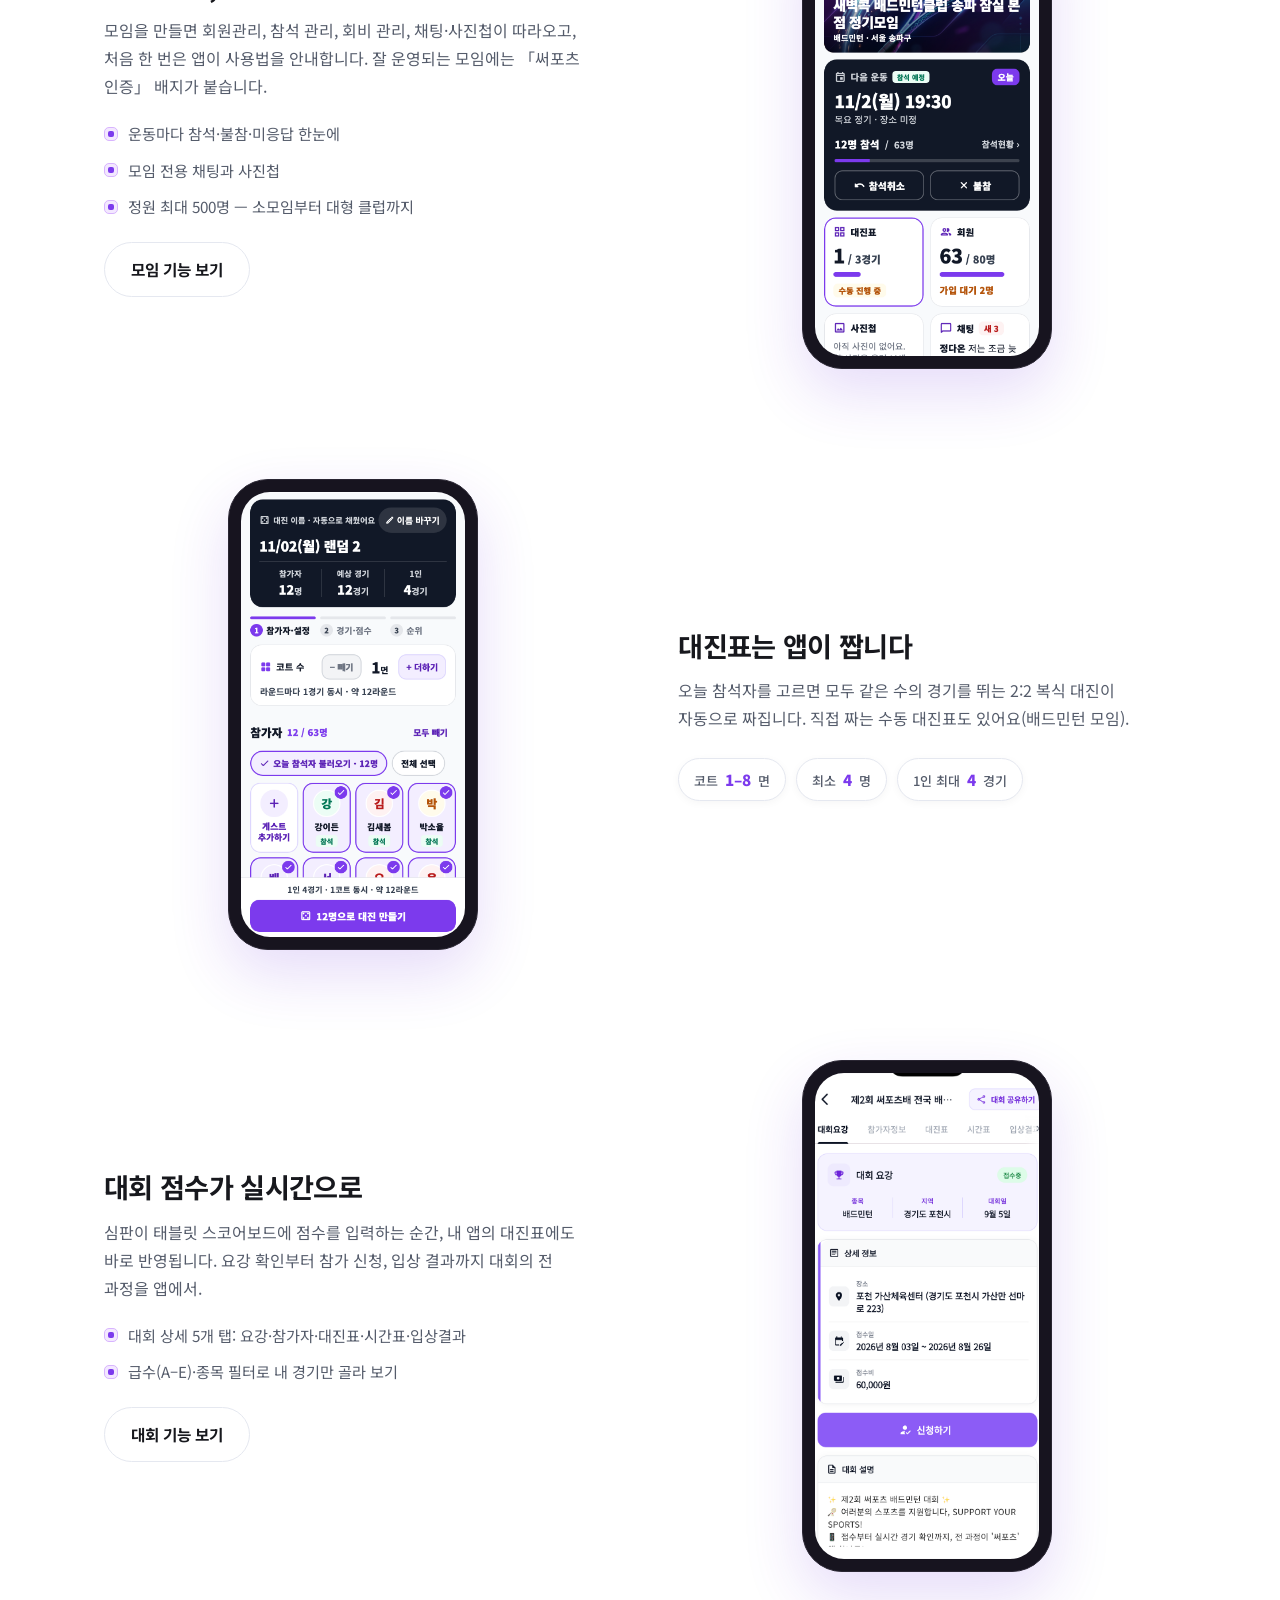
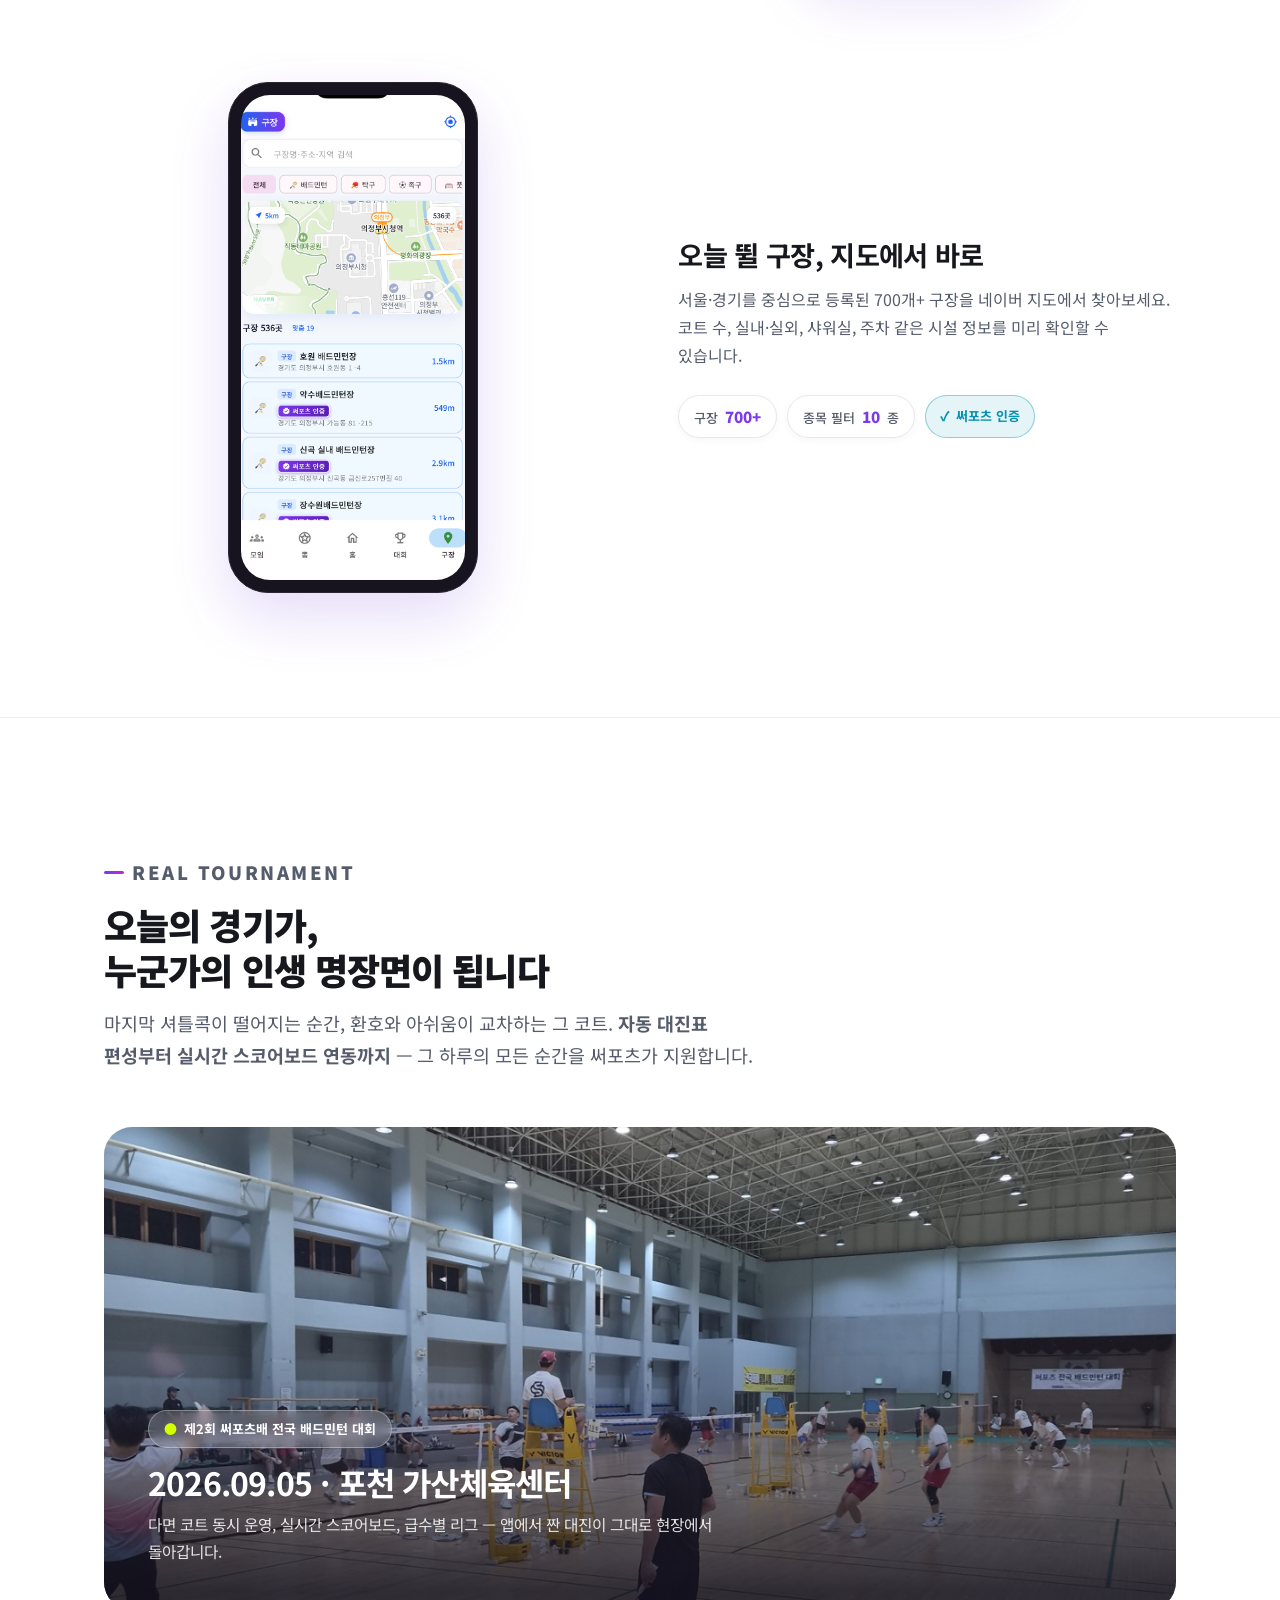
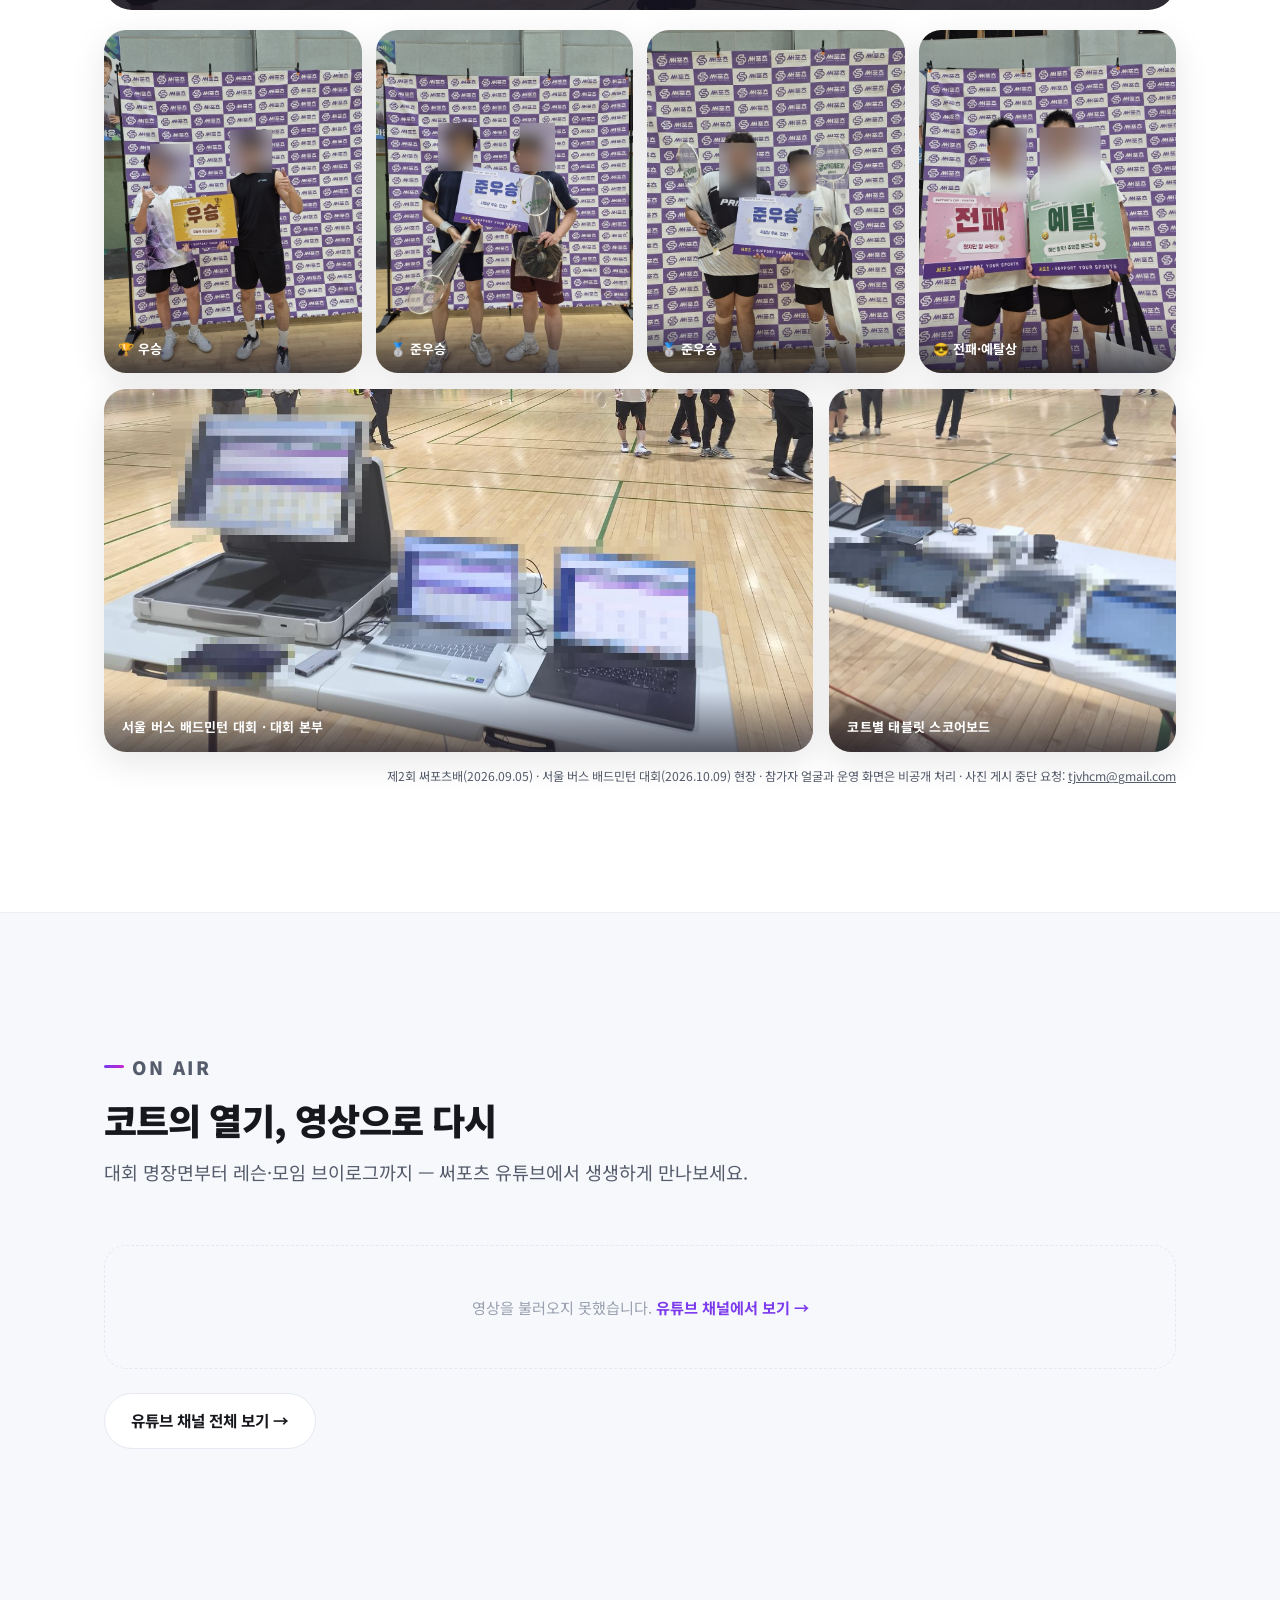
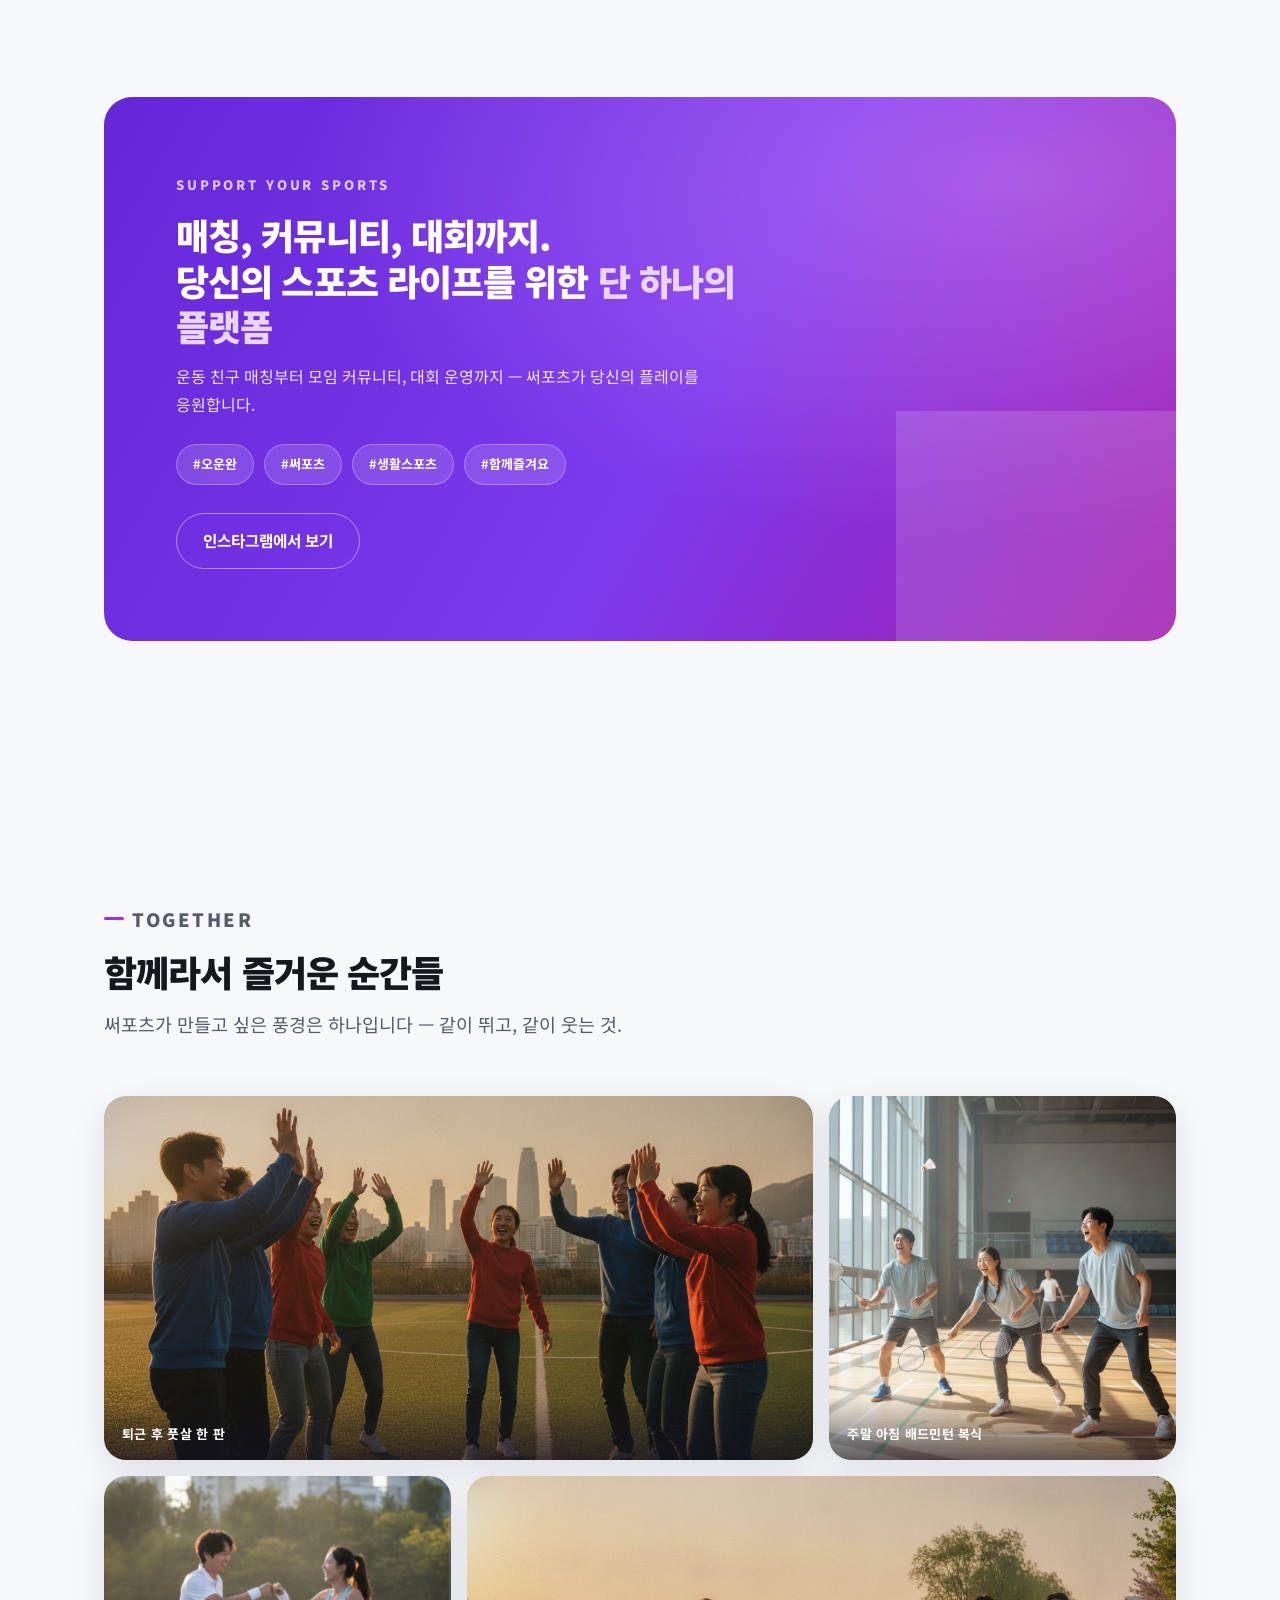
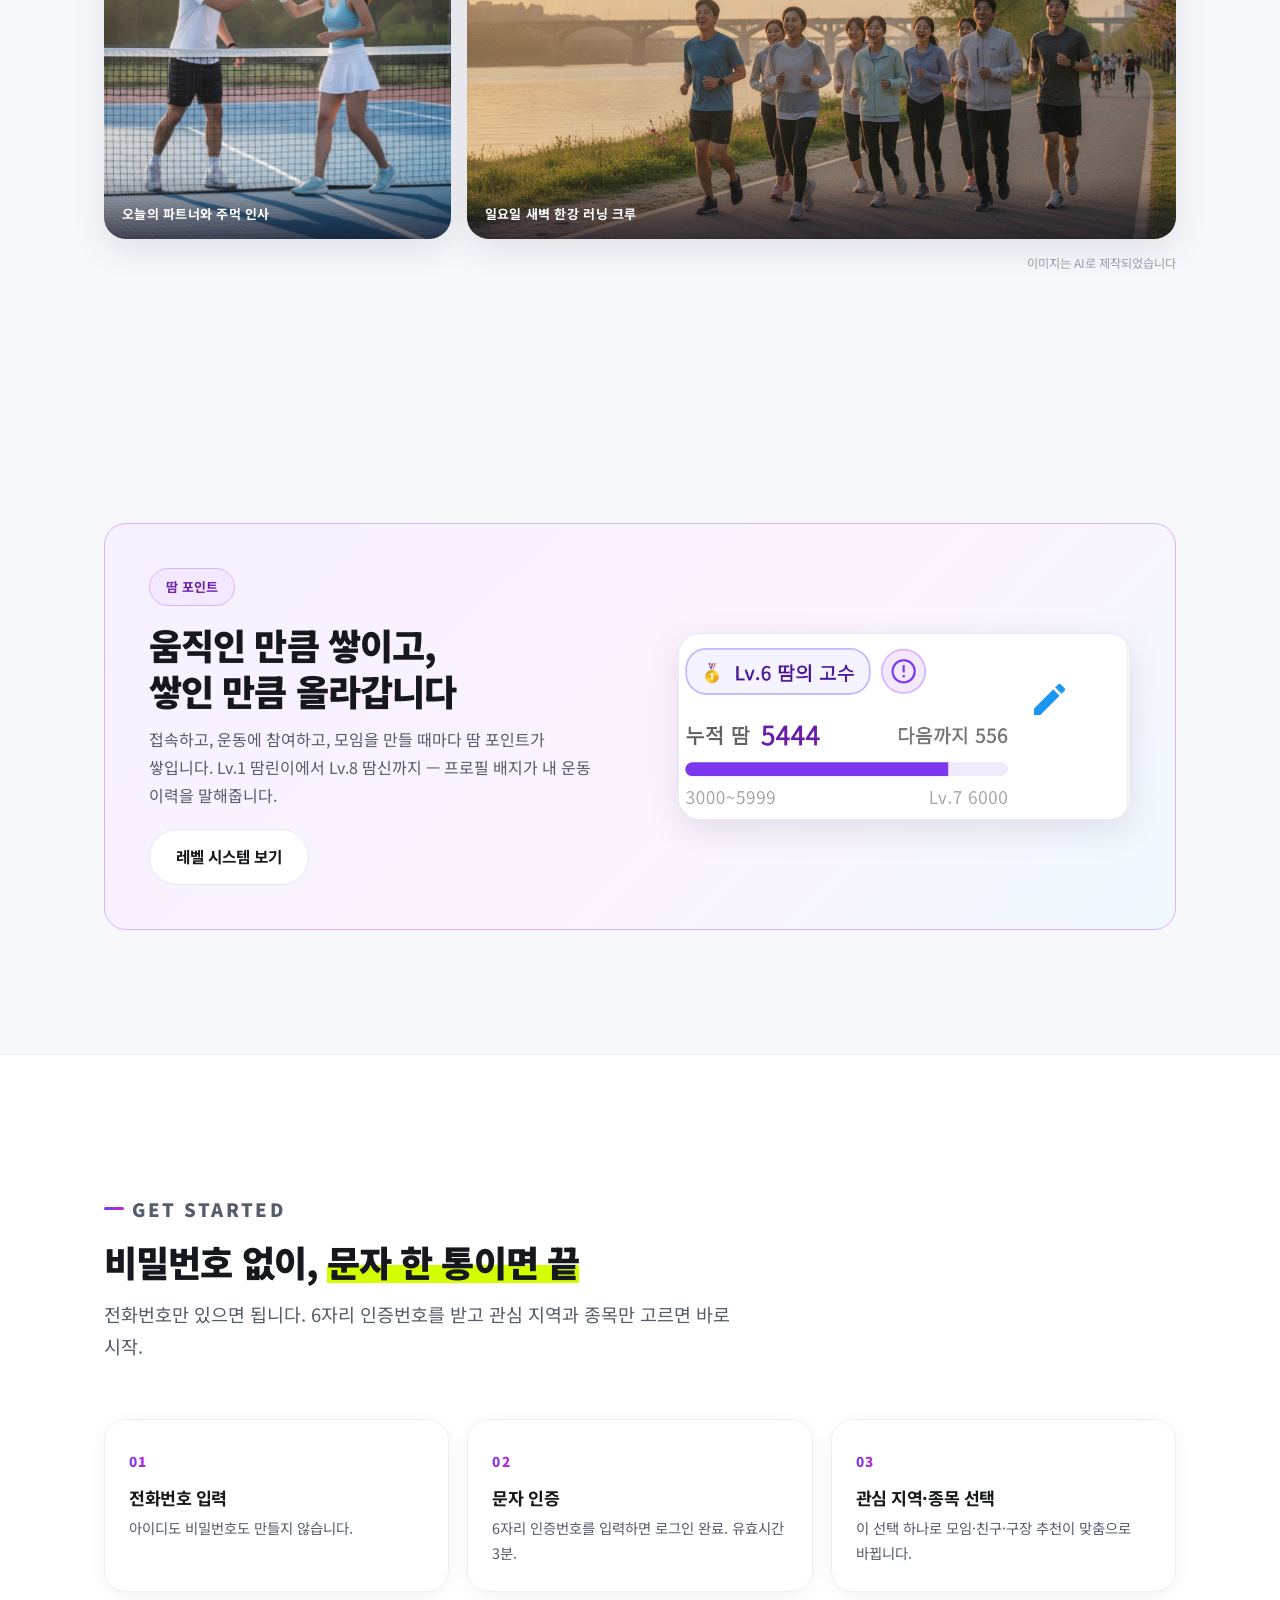
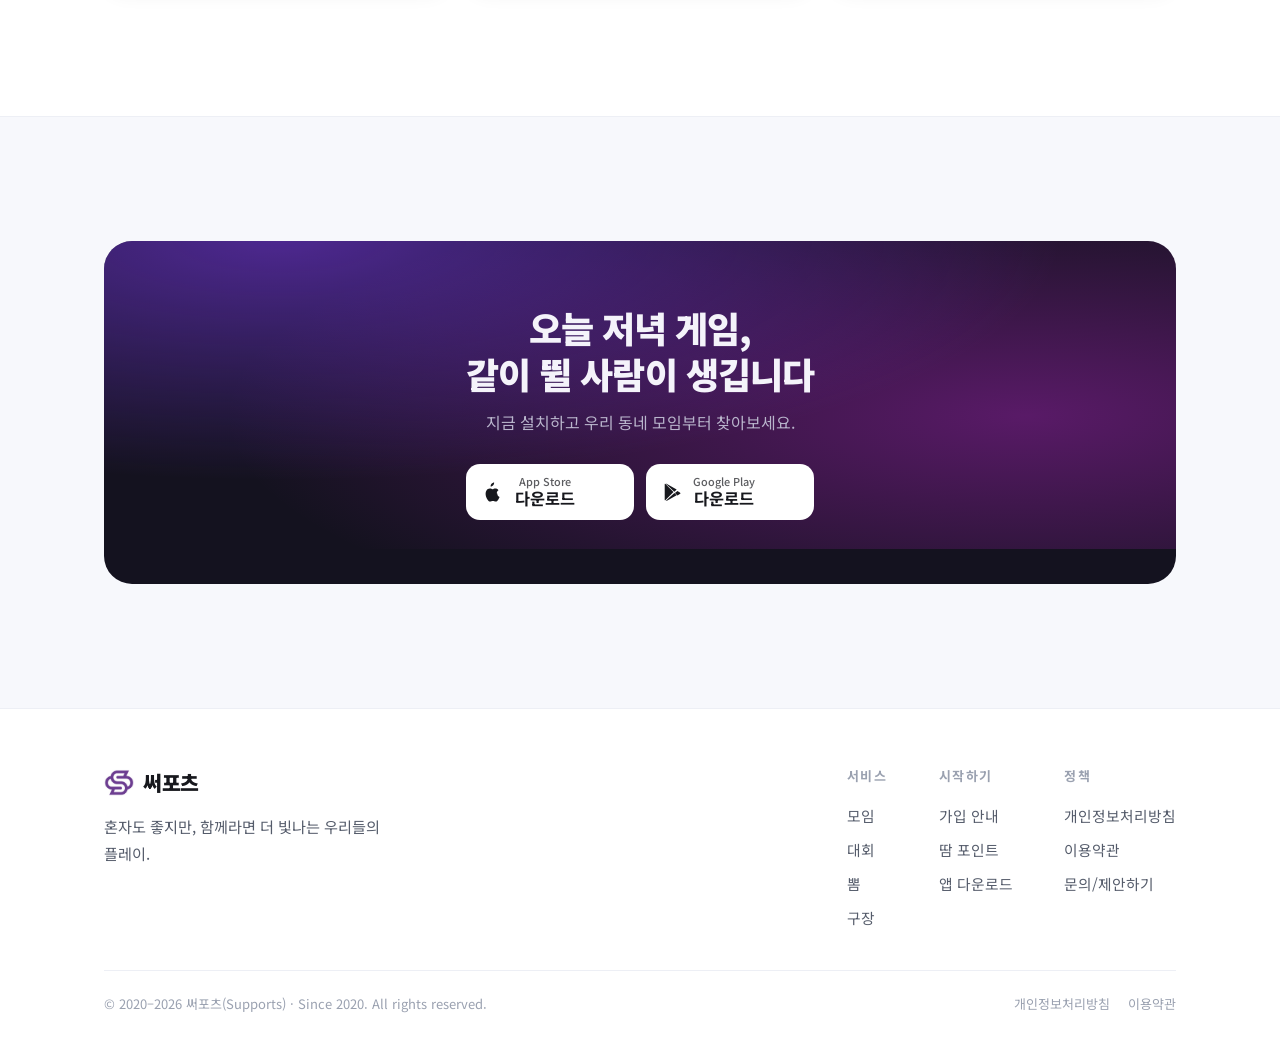
==== commit aec8a883: "feat(homepage): 12/19 여성·청년회 대회 게시 + 검색 노출 보강 (캐시 20261126a)" ====
--- a/index.html
+++ b/index.html
@@ -3,10 +3,10 @@
 <head>
   <meta charset="UTF-8">
   <meta name="viewport" content="width=device-width, initial-scale=1.0">
-  <title>써포츠 — 생활스포츠 매칭 플랫폼 | 모임·대회·구장을 한 앱에서</title>
-  <meta name="description" content="배드민턴부터 클라이밍까지 12개 종목. 운동 모임, 자동 대진표, 대회 참가와 실시간 점수, 대회 운영, 700개+ 구장 정보까지. 문자 인증으로 1분 만에 시작하세요.">
-  <meta property="og:title" content="써포츠 — 생활스포츠 매칭 플랫폼">
-  <meta property="og:description" content="혼자도 좋지만, 함께라면 더 빛나는 우리들의 플레이. 모임·뽐·대회·구장을 한 앱에서.">
+  <title>써포츠(서포츠) — 배드민턴 대회 접수·대진표, 모임·구장을 한 앱에서 | 생활스포츠 플랫폼</title>
+  <meta name="description" content="써포츠(서포츠, SUPPORTS)는 배드민턴 대회 접수·자동 대진표·실시간 점수와 운동 모임·구장 정보를 한 앱에서 쓰는 생활스포츠 플랫폼입니다. 배드민턴부터 클라이밍까지 12개 종목, 대회 운영, 700개+ 구장 정보까지. 문자 인증으로 1분 만에 시작하세요.">
+  <meta property="og:title" content="써포츠(서포츠) — 배드민턴 대회 접수·대진표, 모임·구장을 한 앱에서">
+  <meta property="og:description" content="써포츠(서포츠, SUPPORTS)는 배드민턴 대회 접수·자동 대진표·실시간 점수와 운동 모임·구장 정보를 한 앱에서 쓰는 생활스포츠 플랫폼입니다. 12개 종목·700개+ 구장 정보.">
   <meta property="og:image" content="https://supportsmt.com/assets/og_ci.png">
   <meta property="og:type" content="website">
   <meta property="og:url" content="https://supportsmt.com/">
@@ -15,11 +15,49 @@
   <link rel="preconnect" href="https://fonts.googleapis.com">
   <link rel="preconnect" href="https://fonts.gstatic.com" crossorigin>
   <link href="https://fonts.googleapis.com/css2?family=Noto+Sans+KR:wght@400;500;700;900&display=swap" rel="stylesheet">
-  <link rel="stylesheet" href="css/tokens.css?v=20261118a">
-  <link rel="stylesheet" href="css/base.css?v=20261118a">
-  <link rel="stylesheet" href="css/layout.css?v=20261118a">
-  <link rel="stylesheet" href="css/components.css?v=20261118a">
+  <link rel="stylesheet" href="css/tokens.css?v=20261126a">
+  <link rel="stylesheet" href="css/base.css?v=20261126a">
+  <link rel="stylesheet" href="css/layout.css?v=20261126a">
+  <link rel="stylesheet" href="css/components.css?v=20261126a">
   <script>document.documentElement.classList.add("js");</script>
+  <script type="application/ld+json">
+  {
+    "@context": "https://schema.org",
+    "@type": "Organization",
+    "name": "써포츠",
+    "alternateName": ["서포츠", "Supports", "SUPPORTS", "써포츠 앱"],
+    "url": "https://supportsmt.com/",
+    "logo": "https://supportsmt.com/assets/ci_symbol.png",
+    "sameAs": [
+      "https://www.youtube.com/channel/UCSKQ8RcZ2vwnTKWcPR5_VtA",
+      "https://apps.apple.com/kr/app/id6758224083",
+      "https://play.google.com/store/apps/details?id=com.supports.app"
+    ]
+  }
+  </script>
+  <script type="application/ld+json">
+  {
+    "@context": "https://schema.org",
+    "@type": "WebSite",
+    "name": "써포츠",
+    "alternateName": ["서포츠", "Supports", "SUPPORTS", "써포츠 앱"],
+    "url": "https://supportsmt.com/",
+    "inLanguage": "ko-KR"
+  }
+  </script>
+  <script type="application/ld+json">
+  {
+    "@context": "https://schema.org",
+    "@type": "MobileApplication",
+    "name": "써포츠",
+    "operatingSystem": "ANDROID, IOS",
+    "applicationCategory": "SportsApplication",
+    "inLanguage": "ko-KR",
+    "offers": { "@type": "Offer", "price": "0", "priceCurrency": "KRW" },
+    "installUrl": ["https://play.google.com/store/apps/details?id=com.supports.app", "https://apps.apple.com/kr/app/id6758224083"],
+    "downloadUrl": ["https://play.google.com/store/apps/details?id=com.supports.app", "https://apps.apple.com/kr/app/id6758224083"]
+  }
+  </script>
   <style>
     /* index 전용 — 히어로 */
     .hero { position: relative; padding: 150px 0 88px; overflow: hidden; }
@@ -251,6 +289,14 @@
           <img src="assets/app2/home.png" alt="써포츠 앱 홈 화면 — LIVE 대회 배너, 추천 대회, 하단 5개 탭" loading="eager">
         </div>
       </div>
+    </div>
+    <!-- 접수 중 대회 공지 띠 (2026-11-26 추가) -->
+    <div class="container" style="position: relative; margin-top: clamp(48px, 6vw, 56px);">
+      <a class="notice-band" href="tournaments.html#dobong-women-youth">
+        <span class="notice-band__tag">접수 중</span>
+        <span class="notice-band__text">제2회 도봉구 여성·청년회 배드민턴대회 · 12.19~20 다락원 실내배드민턴장 · 12월 9일 마감</span>
+        <span class="notice-band__go">요강 보기 →</span>
+      </a>
     </div>
   </section>
 
@@ -701,7 +747,7 @@
   </div>
 </div>
 
-<script src="js/main.js?v=20261118a" defer></script>
+<script src="js/main.js?v=20261126a" defer></script>
 <script>
 /* 대회 포스터 팝업 — 대회일(2026-09-05) 지나면 자동 미노출, "오늘 하루 보지 않기" localStorage */
 (function () {
--- a/css/components.css
+++ b/css/components.css
@@ -1578,3 +1578,191 @@
   text-decoration: underline;
   text-underline-offset: 3px;
 }
+
+/* ═══ 2026-11-26 접수 중 대회(대회 탭 #dobong-women-youth · 홈 공지 띠) — 추가만 ═══ */
+.open-flag {
+  display: flex;
+  width: fit-content;
+  max-width: 100%;
+  align-items: center;
+  gap: 7px;
+  margin-bottom: 12px;
+  padding: 7px 15px;
+  border-radius: var(--r-pill);
+  background: var(--lime);
+  color: var(--text);
+  font-size: var(--fs-cap);
+  font-weight: 900;
+  word-break: keep-all;
+}
+
+.open-flag b {
+  color: var(--violet-deep);
+}
+
+#dobong-women-youth h2 {
+  word-break: keep-all;
+}
+
+.wy-grid {
+  display: grid;
+  grid-template-columns: minmax(0, 0.82fr) minmax(0, 1.18fr);
+  gap: clamp(24px, 4vw, 48px);
+  align-items: start;
+}
+
+.wy-poster {
+  margin: 0;
+  border-radius: var(--r-lg);
+  overflow: hidden;
+  background: var(--bg-dark);
+  box-shadow: var(--shadow-card);
+}
+
+.wy-poster img {
+  display: block;
+  width: 100%;
+  height: auto;
+  aspect-ratio: 900 / 1273;
+}
+
+.wy-poster figcaption {
+  padding: 10px 16px;
+  color: var(--text-on-dark-2);
+  font-size: var(--fs-cap);
+  font-weight: 700;
+}
+
+.wy-facts {
+  margin: 0 0 8px;
+  border-top: 1px solid var(--line);
+}
+
+.wy-facts div {
+  display: grid;
+  grid-template-columns: 64px minmax(0, 1fr);
+  gap: 12px;
+  padding: 11px 0;
+  border-bottom: 1px solid var(--line);
+}
+
+.wy-facts dt {
+  font-weight: 900;
+  color: var(--violet);
+  font-size: 0.92rem;
+}
+
+.wy-facts dd {
+  margin: 0;
+  font-size: 0.95rem;
+  word-break: keep-all;
+}
+
+.wy-sub {
+  margin: 24px 0 8px;
+  font-size: 1.05rem;
+}
+
+.wy-table {
+  max-width: 100%;
+  overflow-x: auto;
+}
+
+.wy-table table {
+  margin: 0;
+}
+
+.wy-table th {
+  width: 76px;
+  white-space: nowrap;
+}
+
+.wy-list {
+  margin: 0;
+  padding-left: 1.1em;
+  list-style: disc;
+}
+
+.wy-list li {
+  margin: 4px 0;
+  font-size: 0.95rem;
+  color: var(--text-2);
+  word-break: keep-all;
+}
+
+.wy-list b {
+  color: var(--text);
+  margin-right: 4px;
+}
+
+.wy-note,
+.wy-org {
+  margin-top: 8px;
+  font-size: var(--fs-cap);
+  color: var(--text-3);
+  word-break: keep-all;
+}
+
+.wy-org {
+  margin-top: 22px;
+  color: var(--text-2);
+}
+
+.wy-stores {
+  flex: 1 1 100%;
+}
+
+/* 홈 공지 띠 */
+.notice-band {
+  display: flex;
+  align-items: center;
+  gap: 10px 14px;
+  flex-wrap: wrap;
+  padding: 14px 20px;
+  border-radius: var(--r-lg);
+  background: var(--grad);
+  color: var(--on-violet);
+  font-weight: 700;
+  font-size: 0.95rem;
+  box-shadow: 0 10px 26px rgba(124, 58, 237, 0.24);
+  word-break: keep-all;
+  transition: transform 0.15s var(--ease), box-shadow 0.2s ease;
+}
+
+.notice-band:hover {
+  transform: translateY(-2px);
+  box-shadow: 0 14px 30px rgba(124, 58, 237, 0.34);
+}
+
+.notice-band__tag {
+  flex: none;
+  padding: 4px 12px;
+  border-radius: var(--r-pill);
+  background: var(--lime);
+  color: var(--text);
+  font-size: var(--fs-cap);
+  font-weight: 900;
+}
+
+.notice-band__text {
+  flex: 1 1 260px;
+  min-width: 0;
+}
+
+.notice-band__go {
+  flex: none;
+  font-size: var(--fs-cap);
+  text-decoration: underline;
+  text-underline-offset: 3px;
+}
+
+@media (max-width: 900px) {
+  .wy-grid {
+    grid-template-columns: 1fr;
+  }
+
+  .wy-poster {
+    max-width: 480px;
+    margin: 0 auto;
+  }
+}
